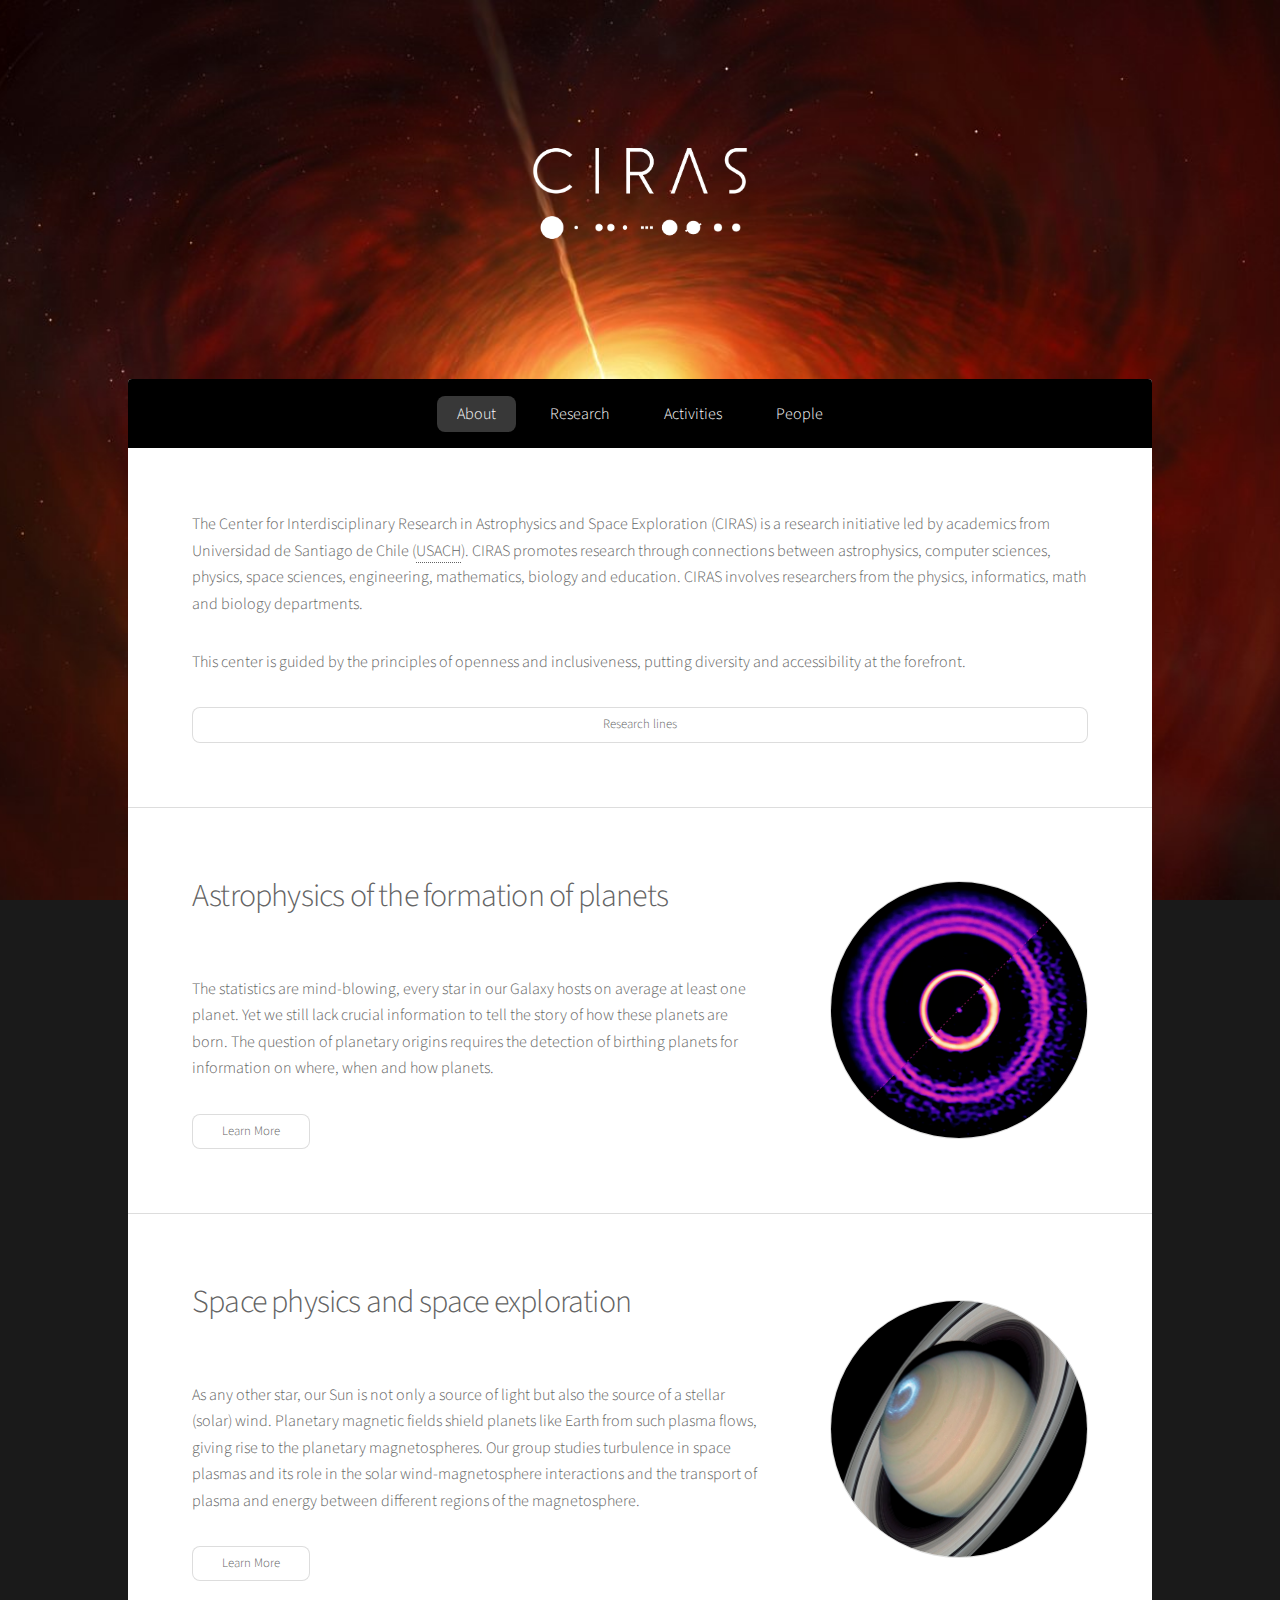
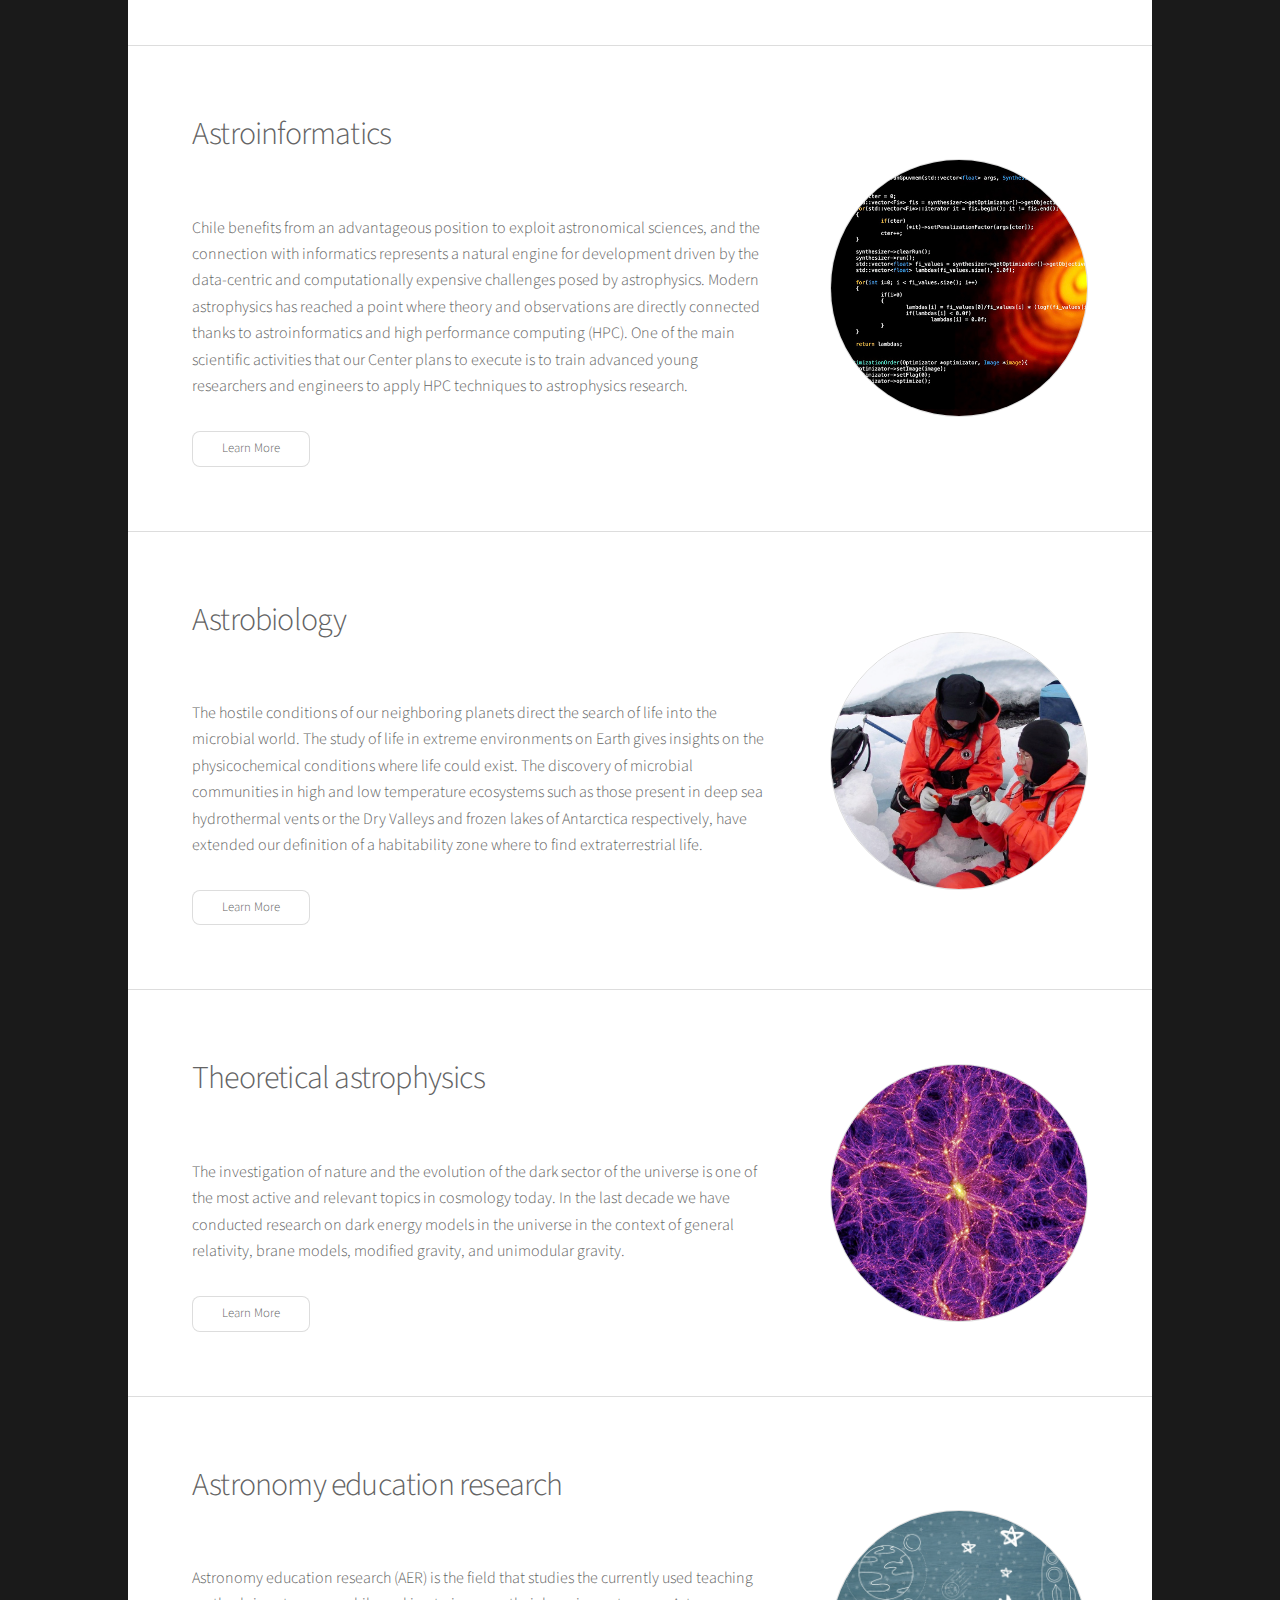
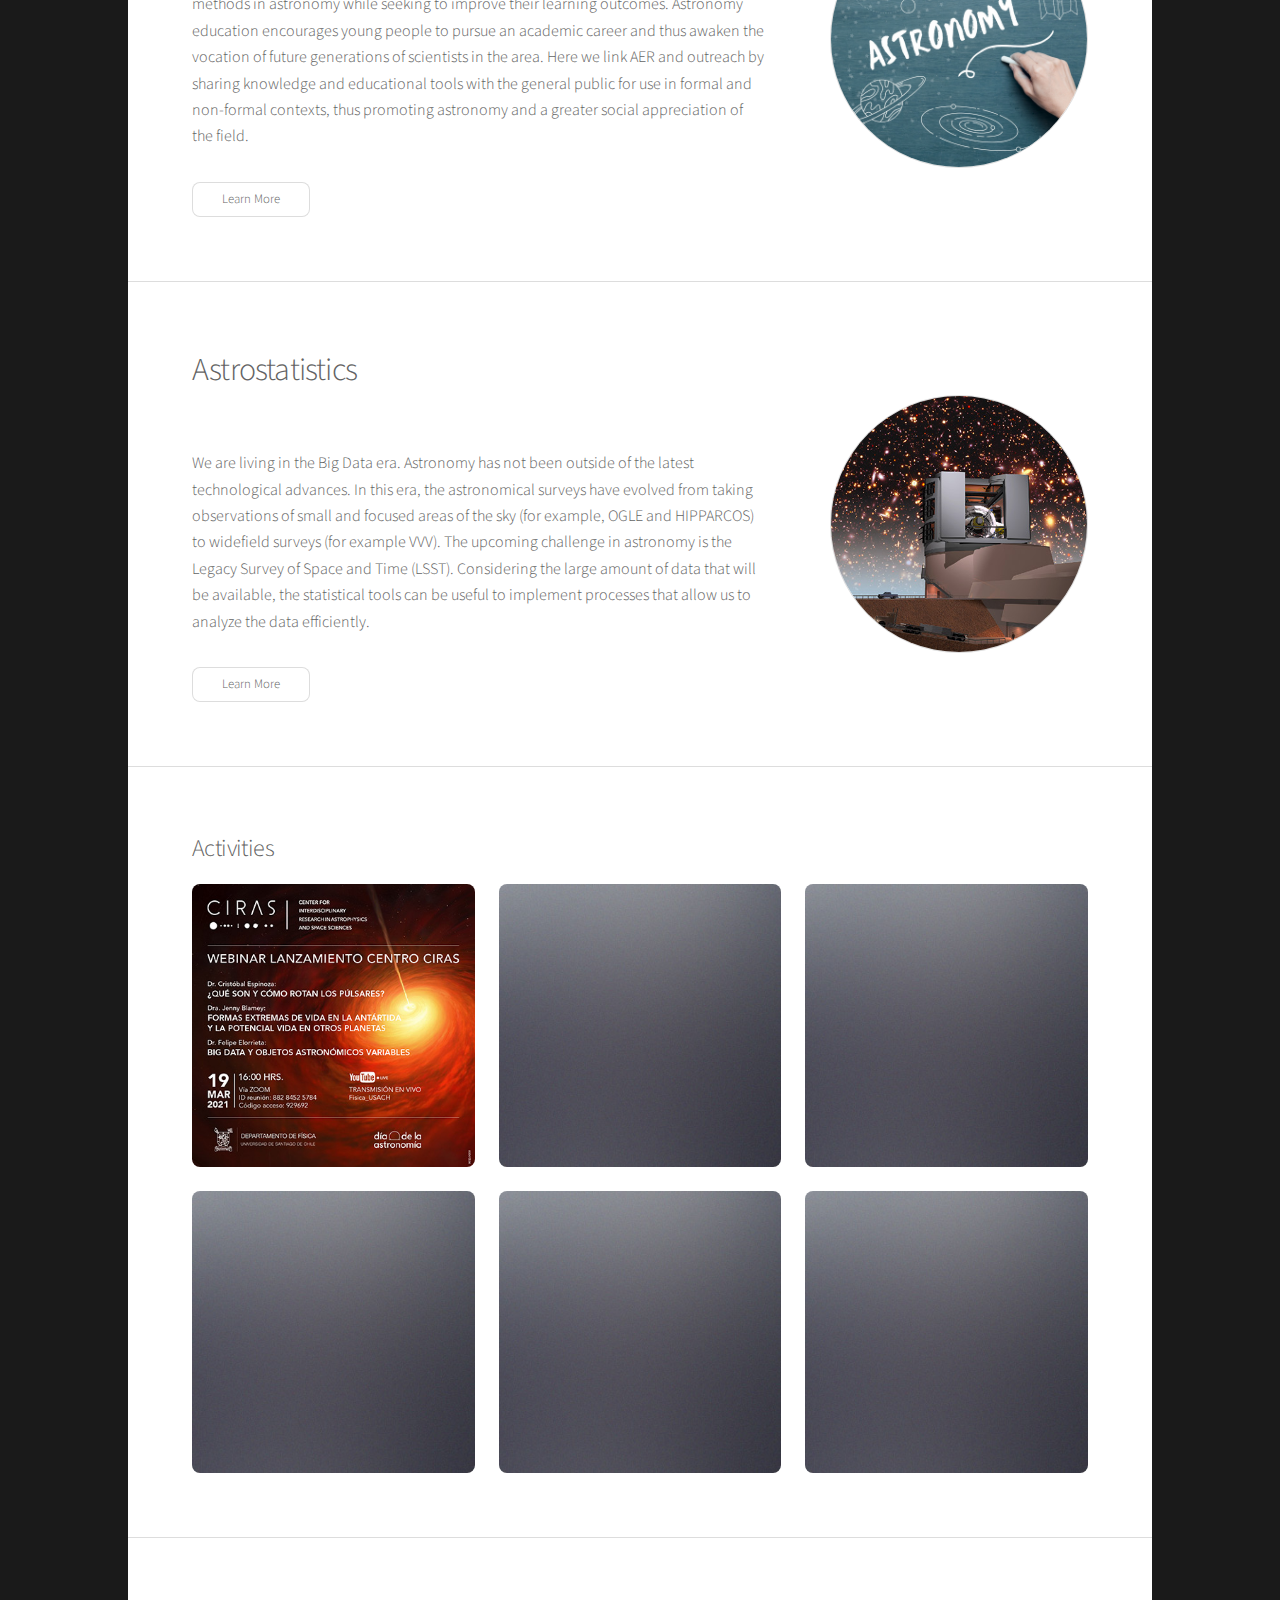
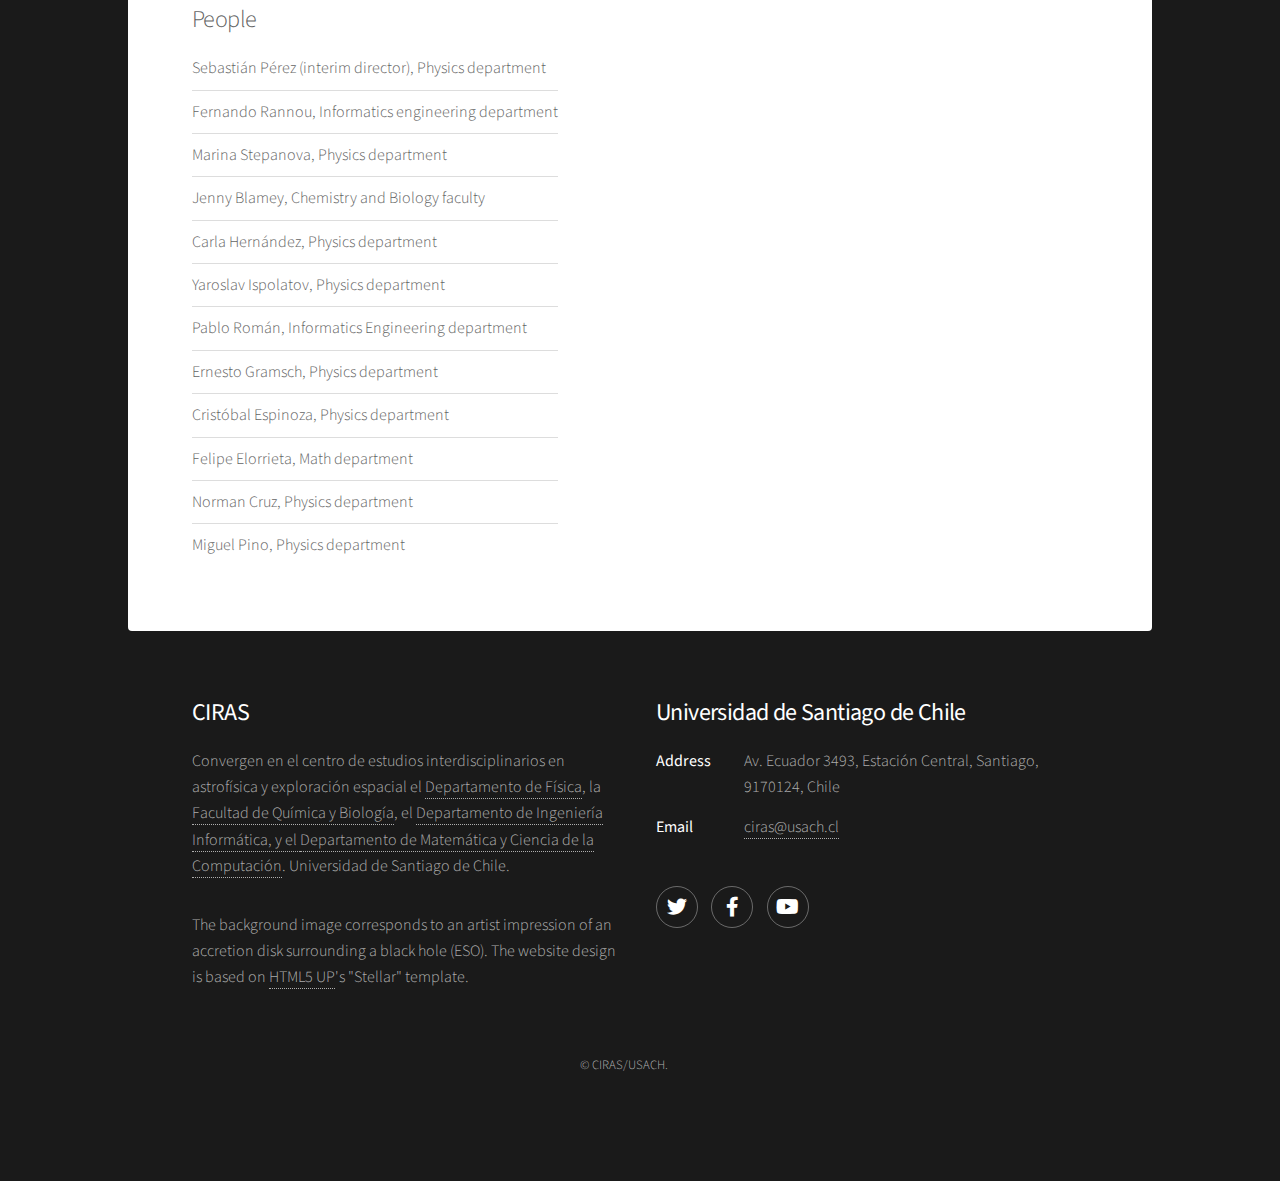
==== index.html @ 8ccd6bf4 "first version" ====
<!DOCTYPE HTML>
<html>
  <head>
    <title>CIRAS</title>
    <meta charset="utf-8" />
    <meta name="viewport" content="width=device-width, initial-scale=1, user-scalable=no" />
    <link rel="stylesheet" href="assets/css/main.css" />
    <noscript><link rel="stylesheet" href="assets/css/noscript.css" /></noscript>

    <meta name="description" content="Center for Interdisciplinary Research in Astrophysics and Space Science.">
    <meta name="keywords" content="Astrophysics, Astrobiology, Space, Space Exploration, Space Science, Astroinformatics, Astrostatistics, Cosmology.">
    <meta name="author" content="CIRAS/USACH">
    <meta name="robots" content="index,follow">
    <meta property="og:url" content="http://www.ciras.cl" /> 
    <meta property="og:title" content="CIRAS" />
    <meta property="og:site_name" content="CIRAS at USACH" /> 
    <meta property="og:image" content="http://www.ciras.cl/images/bg2.jpg" /> 
    <meta property="og:description" content="Center for Interdisciplinary Research in Astrophysics and Space Science." />
    <meta property="twitter:card" content="summary_large_image" />
    <meta property="twitter:site" content="@FisicaUSACH" />
    <meta property="twitter:creator" content="@FisicaUSACH" />
    <meta property="twitter:description" content="Center for Interdisciplinary Research in Astrophysics and Space Science." />
    <meta property="twitter:image" content="http://www.ciras.cl/images/bg2.jpg" />

  </head>
  <body class="is-preload">

    <!-- Wrapper -->
    <div id="wrapper">


      
      <!-- Header -->
      <header id="header" class="alt">
	<span class="logo"><img src="images/LOGO_CIRAS_02-05.png" alt="" /></span>
	<!-- <h1>Center for Interdisciplinary Research in Astrophysics and Space Exploration</h1> -->
	<!-- <h1>Universidad de Santiago de Chile</h1> -->
      </header>


      
      <!-- Nav -->
      <nav class="navigation" id="nav">
	<span class="image"><img src="images/LOGO_CIRAS_01-05.png" alt="" /></span>
	<ul>
	  <li><a href="#intro" class="active">About</a></li>
	  <li><a href="#research">Research</a></li>
	  <li><a href="#activities">Activities</a></li>
	  <!-- <li><a href="#third">Resources</a></li> -->
	  <li><a href="#people">People</a></li>
	</ul>
	<span class="image"><img src="images/logo_usach_black_small.png" alt="" /></span>
      </nav>



      <!-- Main -->
      <div id="main">


	<!-- Introduction -->
	<section id="intro" class="main">
	  <div class="spotlight">
	    <div class="content">
	      <!-- <header class="major">
		   <h2>CIRAS</h2>
		   </header> -->
	      <p>The Center for Interdisciplinary Research in Astrophysics and Space Exploration (CIRAS) is a research initiative led by academics from Universidad de Santiago de Chile (<a href="http://www.usach.cl">USACH</a>).  CIRAS promotes research through connections between astrophysics, computer sciences, physics, space sciences, engineering, mathematics, biology and education. CIRAS involves researchers from the physics, informatics, math and biology departments.</p>
	      <p>This center is guided by the principles of openness and inclusiveness, putting diversity and accessibility at the forefront. </p>
	      <ul class="actions fit">
		<li><a href="#research" class="button fit small">Research lines</a></li>
	      </ul>
	    </div>
	  </div>
	</section>


	

	<!-- Introduction -->
	<section id="research" class="main">
	  <div class="spotlight">
	    <div class="content">
	      <header class="major">
		<h2>Astrophysics of the formation of planets</h2>
	      </header>
	      <p>The statistics are mind-blowing, every star in our Galaxy hosts on average at least one planet. Yet we still lack crucial information to tell the story of how these planets are born. The question of planetary origins requires the detection of birthing planets for information on where, when and how planets. </p>
	      <ul class="actions">
		<li><a href="#" class="button small">Learn More</a></li>
	      </ul>
	    </div>
	    <span class="image"><img src="images/rl1_v3.jpg" alt="" /></span><!--  style="border-color: #ffb71a;" -->
	  </div>
	</section>

	<section id="research2" class="main">
	  <div class="spotlight">
	    <div class="content">
	      <header class="major">
		<h2>Space physics and space exploration</h2>
	      </header>
	      <p>As any other star, our Sun is not only a source of light but also the source of a stellar (solar) wind. Planetary magnetic fields shield planets like Earth from such plasma flows, giving rise to the planetary magnetospheres. Our group studies turbulence in space plasmas and its role in the solar wind-magnetosphere interactions and the transport of plasma and energy between different regions of the magnetosphere.</p>
	      <ul class="actions">
		<li><a href="#" class="button small">Learn More</a></li>
	      </ul>
	    </div>
	    <span class="image"><img src="images/rl2.jpg" alt="Credit: NASA, ESA, Hubble, OPAL Program, J. DePasquale (STScI), L. Lamy (Obs. Paris)." /></span><!--  style="border-color: #bf5c93;" -->
	  </div>
	</section>

	<section id="research3" class="main">
	  <div class="spotlight">
	    <div class="content">
	      <header class="major">
		<h2>Astroinformatics</h2>
	      </header>
	      <p>Chile benefits from an advantageous position to exploit astronomical sciences, and the connection with informatics represents a natural engine for development driven by the data-centric and computationally expensive challenges posed by astrophysics.  Modern astrophysics has reached a point where theory and observations are directly connected thanks to astroinformatics and high performance computing (HPC). One of the main scientific activities that our Center plans to execute is to train advanced young researchers and engineers to apply HPC techniques to astrophysics research. 
	      </p>
	      <ul class="actions">
		<li><a href="#" class="button small">Learn More</a></li>
	      </ul>
	    </div>
	    <span class="image"><img src="images/rl3.jpg" alt="" style="filter: grayscale(0%);"/></span><!--   style="border-color: #0077b6;" -->
	  </div>
	</section>

	
	<section id="research5" class="main">
	  <div class="spotlight">
	    <div class="content">
	      <header class="major">
		<h2>Astrobiology</h2>
	      </header>
	      <p>The hostile conditions of our neighboring planets direct the search of life into the microbial world. The study of life in extreme environments on Earth gives insights on the physicochemical conditions where life could exist. The discovery of microbial communities in high and low temperature ecosystems such as those present in deep sea hydrothermal vents or the Dry Valleys and frozen lakes of Antarctica respectively, have extended our definition of a habitability zone where to find extraterrestrial life. </p>
	      <ul class="actions">
		<li><a href="#" class="button small">Learn More</a></li>
	      </ul>
	    </div>
	    <span class="image"><img src="images/rl5.jpg" alt="" /></span><!--  style="border-color: #f05252;" -->
	  </div>
	</section>

	

	<section id="research4" class="main">
	  <div class="spotlight">
	    <div class="content">
	      <header class="major">
		<h2>Theoretical astrophysics</h2>
	      </header>
	      <p>The investigation of nature and the evolution of the dark sector of the universe is one of the most active and relevant topics in cosmology today. In the last decade we have conducted research on dark energy models in the universe in the context of general relativity, brane models, modified gravity, and unimodular gravity.</p>
	      <ul class="actions">
		<li><a href="#" class="button small">Learn More</a></li>
	      </ul>
	    </div>
	    <span class="image"><img src="images/rl4.jpg" alt="" /></span><!--  style="border-color: #000000;" -->
	  </div>
	</section>

	<section id="research5" class="main">
	  <div class="spotlight">
	    <div class="content">
	      <header class="major">
		<h2>Astronomy education research</h2>
	      </header>
	      <p>Astronomy education research (AER) is the field that studies the currently used teaching methods in astronomy while seeking to improve their learning outcomes. Astronomy education encourages young people to pursue an academic career and thus awaken the vocation of future generations of scientists in the area. Here we link AER and outreach by sharing knowledge and educational tools with the general public for use in formal and non-formal contexts, thus promoting astronomy and a greater social appreciation of the field. </p>
	      <ul class="actions">
		<li><a href="#" class="button small">Learn More</a></li>
	      </ul>
	    </div>
	    <span class="image"><img src="images/rl8b.jpg" alt="" /></span> <!--  style="border-color: #0c8b8c;" -->
	  </div>
	</section>

	
	<section id="research6" class="main">
	  <div class="spotlight">
	    <div class="content">
	      <header class="major">
		<h2>Astrostatistics</h2>
	      </header>
	      <p>We are living in the Big Data era. Astronomy has not been outside of the latest technological advances. In this era, the astronomical surveys have evolved from taking observations of small and focused areas of the sky (for example, OGLE and HIPPARCOS) to widefield surveys (for example VVV). The upcoming challenge in astronomy is the Legacy Survey of Space and Time (LSST). Considering the large amount of data that will be available, the statistical tools can be useful to implement processes that allow us to analyze the data efficiently.</p>
	      <ul class="actions">
		<li><a href="#" class="button small">Learn More</a></li>
	      </ul>
	    </div>
	    <span class="image"><img src="images/rl6.jpg" alt="" /></span>
	  </div>
	</section>



	<section id="activities" class="main">
	  <h2>Activities</h2>
	  <div class="box alt">
	    <div class="row gtr-uniform">
	      <!-- <div class="col-12"><span class="image fit"><img src="images/pic04.jpg" alt="" /></span></div> -->
	      <div class="col-4"><span class="image fit"><a href="images/afiche_lanzamiento_ciras_1080.jpg"><img src="images/pic01.jpg" alt="" /></a></span></div>
	      <div class="col-4"><span class="image fit"><img src="images/pic02.jpg" alt="" /></span></div>
	      <div class="col-4"><span class="image fit"><img src="images/pic02.jpg" alt="" /></span></div>
	      <div class="col-4"><span class="image fit"><img src="images/pic02.jpg" alt="" /></span></div>
	      <div class="col-4"><span class="image fit"><img src="images/pic02.jpg" alt="" /></span></div>
	      <div class="col-4"><span class="image fit"><img src="images/pic02.jpg" alt="" /></span></div>
	      <!-- <div class="col-4"><span class="image fit"><img src="images/pic02.jpg" alt="" /></span></div>
		   <div class="col-4"><span class="image fit"><img src="images/pic03.jpg" alt="" /></span></div>
		   <div class="col-4"><span class="image fit"><img src="images/pic01.jpg" alt="" /></span></div> -->
	    </div>
	  </div>
	</section>
	
	<section id="people" class="main">
	  <h2>People</h2>
	  <div class="row">
	    <div class="col-6-medium">
	      <ul class="alt">
		<li> Sebastián Pérez (interim director), Physics department
		  <!-- <a href="https://twitter.com/sebanube#" class="icon brands fa-twitter"><span class="label">Twitter</span></a> -->
		  <!-- <a href="#" class="icon brands fa-github"><span class="label">GitHub</span></a> -->
		  <!-- <a href="https://scholar.google.cl/citations?user=RaXFT1e0ut8C&hl=en" class="fa fa-graduation-cap"><span class="label"></span></a> -->
		</li>
		<li>Fernando Rannou, Informatics engineering department
		  <!-- <a href="#" class="fa fa-graduation-cap"><span class="label"></span></a>
		       <a href="#" class="icon brands fa-twitter"><span class="label">Twitter</span></a>
		       <a href="#" class="icon brands fa-github"><span class="label">GitHub</span></a> -->
		</li>
		<li>Marina Stepanova, Physics department
		  <!-- <a href="#" class="icon brands fa-twitter"><span class="label">Twitter</span></a>
		       <a href="#" class="icon brands fa-github"><span class="label">GitHub</span></a> -->
		</li>
		<li>Jenny Blamey, Chemistry and Biology faculty
		  <!-- <a href="#" class="icon brands fa-twitter"><span class="label">Twitter</span></a>
		       <a href="#" class="icon brands fa-github"><span class="label">GitHub</span></a> -->
		</li>
		<li>Carla Hernández, Physics department
		  <!-- <a href="#" class="icon brands fa-twitter"><span class="label">Twitter</span></a>
		       <a href="#" class="icon brands fa-github"><span class="label">GitHub</span></a> -->
		</li>
		<li>Yaroslav Ispolatov, Physics department
		  <!-- <a href="#" class="icon brands fa-twitter"><span class="label">Twitter</span></a>
		       <a href="#" class="icon brands fa-github"><span class="label">GitHub</span></a> -->
		</li>
		<li>Pablo Román, Informatics Engineering department
		  <!-- <a href="#" class="icon brands fa-twitter"><span class="label">Twitter</span></a>
		       <a href="#" class="icon brands fa-github"><span class="label">GitHub</span></a> -->
		</li>
		<li>Ernesto Gramsch, Physics department
		  <!-- <a href="#" class="icon brands fa-twitter"><span class="label">Twitter</span></a>
		       <a href="#" class="icon brands fa-github"><span class="label">GitHub</span></a> -->
		</li>
		<li>Cristóbal Espinoza, Physics department
		  <!-- <a href="#" class="icon brands fa-twitter"><span class="label">Twitter</span></a>
		       <a href="#" class="icon brands fa-github"><span class="label">GitHub</span></a> -->
		</li>
		<li>Felipe Elorrieta, Math department
		  <!-- <a href="#" class="icon brands fa-twitter"><span class="label">Twitter</span></a>
		       <a href="#" class="icon brands fa-github"><span class="label">GitHub</span></a> -->
		</li>
		<li>Norman Cruz, Physics department
		  <!-- <a href="#" class="icon brands fa-twitter"><span class="label">Twitter</span></a>
		       <a href="#" class="icon brands fa-github"><span class="label">GitHub</span></a> -->
		</li>
		<li>Miguel Pino, Physics department
		  <!-- <a href="#" class="icon brands fa-twitter"><span class="label">Twitter</span></a>
		       <a href="#" class="icon brands fa-github"><span class="label">GitHub</span></a> -->
		</li>
	      </ul>
	    </div>
	  </div>
	</section>
	  </div>

	  
	  <!-- Footer -->
	  <footer id="footer">
	    <section>
	      <h2><strong>CIRAS</strong></h2>
	      <p>Convergen en el centro de estudios interdisciplinarios en astrofísica y exploración espacial el <a href="http://fisica.usach.cl">Departamento de Física</a>, la <a href="http://quimicaybiologia.usach.cl">Facultad de Química y Biología</a>, el <a href="http://informatica.usach.cl">Departamento de Ingeniería Informática, y el <a href="http://www.mat.usach.cl">Departamento de Matemática y Ciencia de la Computación</a>. Universidad de Santiago de Chile. </br>
	      </p><p>The background image corresponds to an artist impression of an accretion disk surrounding a black hole (ESO).  The website design is based on <a href="https://html5up.net">HTML5 UP</a>'s "Stellar" template.</p>
	      <!-- <ul class="actions">
		   <li><a href="generic.html" class="button">Learn More</a></li>
		   </ul> -->
	    </section>
	    <section>
	      <h2><strong>Universidad de Santiago de Chile</strong></h2>
	      <dl class="alt">
		<dt>Address</dt>
		<dd>Av. Ecuador 3493, Estación Central, Santiago, 9170124, Chile</dd>
		<!-- <dt>Phone</dt>
		     <dd>(000) 000-0000 x 0000</dd> -->
		<dt>Email</dt>
		<dd><a href="#">ciras@usach.cl</a></dd>
	      </dl>
	      <ul class="icons">
		<li><a href="https://twitter.com/FisicaUsach" class="icon brands fa-twitter alt"><span class="label">Twitter</span></a></li>
		<li><a href="https://www.facebook.com/FisicaUSACH/" class="icon brands fa-facebook-f alt"><span class="label">Facebook</span></a></li>
		<!-- <li><a href="#" class="icon brands fa-instagram alt"><span class="label">Instagram</span></a></li> -->
		<li><a href="https://www.youtube.com/channel/UCRWrEmc1NDjPFXOf1bi1JUQ" class="icon brands fa-youtube alt"><span class="label">YouTube</span></a></li>
	      </ul>
	    </section>
	    <p class="copyright">&copy; CIRAS/USACH. </p>
	  </footer>

      </div>

      <!-- Scripts -->
      <script src="assets/js/jquery.min.js"></script>
      <script src="assets/js/jquery.scrollex.min.js"></script>
      <script src="assets/js/jquery.scrolly.min.js"></script>
      <script src="assets/js/browser.min.js"></script>
      <script src="assets/js/breakpoints.min.js"></script>
      <script src="assets/js/util.js"></script>
      <script src="assets/js/main.js"></script>

  </body>
</html>
---- assets/css/main.css ----
@import url(fontawesome-all.min.css);
@import 'https://fonts.googleapis.com/css?family=Source+Sans+Pro:300,400';

/*
   Stellar by HTML5 UP
   html5up.net | @ajlkn
   Free for personal and commercial use under the CCA 3.0 license (html5up.net/license)
 */

html, body, div, span, applet, object,
iframe, h1, h2, h3, h4, h5, h6, p, blockquote,
pre, a, abbr, acronym, address, big, cite,
code, del, dfn, em, img, ins, kbd, q, s, samp,
small, strike, strong, sub, sup, tt, var, b,
u, i, center, dl, dt, dd, ol, ul, li, fieldset,
form, label, legend, table, caption, tbody,
tfoot, thead, tr, th, td, article, aside,
canvas, details, embed, figure, figcaption,
footer, header, hgroup, menu, nav, output, ruby,
section, summary, time, mark, audio, video {
  margin: 0;
  padding: 0;
  border: 0;
  font-size: 100%;
  font: inherit;
  vertical-align: baseline;}

article, aside, details, figcaption, figure,
footer, header, hgroup, menu, nav, section {
  display: block;}

body {
  line-height: 1;
}

ol, ul {
  list-style: none;
}

blockquote, q {
  quotes: none;
}

blockquote:before, blockquote:after, q:before, q:after {
  content: '';
  content: none;
}

table {
  border-collapse: collapse;
  border-spacing: 0;
}

body {
  -webkit-text-size-adjust: none;
}

mark {
  background-color: transparent;
  color: inherit;
}

input::-moz-focus-inner {
  border: 0;
  padding: 0;
}

input, select, textarea {
  -moz-appearance: none;
  -webkit-appearance: none;
  -ms-appearance: none;
  appearance: none;
}

/* Basic */

@-ms-viewport {
  width: device-width;
}

body {
  -ms-overflow-style: scrollbar;
}

@media screen and (max-width: 480px) {

  html, body {
    min-width: 320px;
  }

}

html {
  box-sizing: border-box;
}

*, *:before, *:after {
  box-sizing: inherit;
}

body {
  background-color: #000000;
  /* background-image: url("images/overlay.png"), -moz-linear-gradient(45deg, #e37682 15%, #5f4d93 85%);
     background-image: url("images/overlay.png"), -webkit-linear-gradient(45deg, #e37682  15%, #5f4d93 85%);
     background-image: url("images/overlay.png"), -ms-linear-gradient(45deg, #e37682 15%, #5f4d93 85%);
     background-image: url("images/overlay.png"), linear-gradient(45deg, #1a1a1a 15%, #6a5e8e 85%);
   */
  /* background-color: #935d8c;
     background-image: url("images/overlay.png"), -moz-linear-gradient(45deg, #e37682 15%, #5f4d93 85%);
     background-image: url("images/overlay.png"), -webkit-linear-gradient(45deg, #e37682  15%, #5f4d93 85%);
     background-image: url("images/overlay.png"), -ms-linear-gradient(45deg, #e37682 15%, #5f4d93 85%);
     background-image: url("images/overlay.png"), linear-gradient(45deg, #e37682 15%, #5f4d93 85%); */
  /* background-image: linear-gradient(45deg, rgb(26 26 26 / 0.3) 15%, rgb(106 94 142 / 0.5) 85%), url("images/intro.svg"), url('../../images/bg2.jpg'); */
  background-image: url('../../images/bg2.jpg');
  /* background-image: url('../../images/bg2.jpg'); */
  background-attachment: fixed;
  background-position: top right, top center;
  background-repeat: no-repeat, no-repeat;
  background-size: cover, cover;
}

body.is-preload *, body.is-preload *:before, body.is-preload *:after {
  -moz-animation: none !important;
  -webkit-animation: none !important;
  -ms-animation: none !important;
  animation: none !important;
  -moz-transition: none !important;
  -webkit-transition: none !important;
  -ms-transition: none !important;
  transition: none !important;
}

/* Type */

body {
  background-color: #1a1a1a;
  /* background-color: #935d8c; */
  color: rgba(255, 255, 255, 0.65);
}

body, input, select, textarea {
  font-family: "Source Sans Pro", Helvetica, sans-serif;
  font-size: 17pt;
  font-weight: 300;
  line-height: 1.65;
}

@media screen and (max-width: 1680px) {

  body, input, select, textarea {
    font-size: 14pt;
  }

}

@media screen and (max-width: 1280px) {

  body, input, select, textarea {
    font-size: 12pt;
    background-position: top center, top center;
    background-size: cover, cover;
  }

}

@media screen and (max-width: 360px) {

  body, input, select, textarea {
    font-size: 11pt;
  }

}

a {
  -moz-transition: color 0.2s ease, border-bottom 0.2s ease;
  -webkit-transition: color 0.2s ease, border-bottom 0.2s ease;
  -ms-transition: color 0.2s ease, border-bottom 0.2s ease;
  transition: color 0.2s ease, border-bottom 0.2s ease;
  text-decoration: none;
  border-bottom: dotted 1px;
  color: inherit;
}

a:hover {
  border-bottom-color: transparent;
}

strong, b {
  font-weight: 400;
}

em, i {
  font-style: italic;
}

p {
  margin: 0 0 2em 0;
}

p.content {
  -moz-columns: 20em 2;
  -webkit-columns: 20em 2;
  -ms-columns: 20em 2;
  columns: 20em 2;
  -moz-column-gap: 2em;
  -webkit-column-gap: 2em;
  -ms-column-gap: 2em;
  column-gap: 2em;
  text-align: justify;
}

h1, h2, h3, h4, h5, h6 {
  font-weight: 300;
  line-height: 1.5;
  margin: 0 0 0.7em 0;
  letter-spacing: -0.025em;
}

h1 a, h2 a, h3 a, h4 a, h5 a, h6 a {
  color: inherit;
  text-decoration: none;
}

h1 {
  font-size: 2.5em;
  line-height: 1.2;
}

h2 {
  font-size: 1.5em;
}

h3 {
  font-size: 1.25em;
}

h4 {
  font-size: 1.1em;
}

h5 {
  font-size: 0.9em;
}

h6 {
  font-size: 0.7em;
}

@media screen and (max-width: 736px) {

  h1 {
    font-size: 2em;
  }

}

sub {
  font-size: 0.8em;
  position: relative;
  top: 0.5em;
}

sup {
  font-size: 0.8em;
  position: relative;
  top: -0.5em;
}

blockquote {
  border-left: solid 4px;
  font-style: italic;
  margin: 0 0 2em 0;
  padding: 0.5em 0 0.5em 2em;
}

code {
  border-radius: 8px;
  border: solid 1px;
  font-family: "Courier New", monospace;
  font-size: 0.9em;
  margin: 0 0.25em;
  padding: 0.25em 0.65em;
}

pre {
  -webkit-overflow-scrolling: touch;
  font-family: "Courier New", monospace;
  font-size: 0.9em;
  margin: 0 0 2em 0;
}

pre code {
  display: block;
  line-height: 1.75;
  padding: 1em 1.5em;
  overflow-x: auto;
}

hr {
  border: 0;
  border-bottom: solid 1px;
  margin: 2em 0;
}

hr.major {
  margin: 3em 0;
}

.align-left {
  text-align: left;
}

.align-center {
  text-align: center;
}

.align-right {
  text-align: right;
}

input, select, textarea {
  color: #ffffff;
}

a:hover {
  color: #ffffff;
}

strong, b {
  color: #ffffff;
}

h1, h2, h3, h4, h5, h6 {
  color: #ffffff;
}

blockquote {
  border-left-color: rgba(255, 255, 255, 0.35);
}

code {
  background: rgba(255, 255, 255, 0.075);
  border-color: rgba(255, 255, 255, 0.35);
}

hr {
  border-bottom-color: rgba(255, 255, 255, 0.35);
}

/* Row */

.row {
  display: flex;
  flex-wrap: wrap;
  box-sizing: border-box;
  align-items: stretch;
}

.row > * {
  box-sizing: border-box;
}

.row.gtr-uniform > * > :last-child {
  margin-bottom: 0;
}

.row.aln-left {
  justify-content: flex-start;
}

.row.aln-center {
  justify-content: center;
}

.row.aln-right {
  justify-content: flex-end;
}

.row.aln-top {
  align-items: flex-start;
}

.row.aln-middle {
  align-items: center;
}

.row.aln-bottom {
  align-items: flex-end;
}

.row > .imp {
  order: -1;
}

.row > .col-1 {
  width: 8.33333%;
}

.row > .off-1 {
  margin-left: 8.33333%;
}

.row > .col-2 {
  width: 16.66667%;
}

.row > .off-2 {
  margin-left: 16.66667%;
}

.row > .col-3 {
  width: 25%;
}

.row > .off-3 {
  margin-left: 25%;
}

.row > .col-4 {
  width: 33.33333%;
}

.row > .off-4 {
  margin-left: 33.33333%;
}

.row > .col-5 {
  width: 41.66667%;
}

.row > .off-5 {
  margin-left: 41.66667%;
}

.row > .col-6 {
  width: 50%;
}

.row > .off-6 {
  margin-left: 50%;
}

.row > .col-7 {
  width: 58.33333%;
}

.row > .off-7 {
  margin-left: 58.33333%;
}

.row > .col-8 {
  width: 66.66667%;
}

.row > .off-8 {
  margin-left: 66.66667%;
}

.row > .col-9 {
  width: 75%;
}

.row > .off-9 {
  margin-left: 75%;
}

.row > .col-10 {
  width: 83.33333%;
}

.row > .off-10 {
  margin-left: 83.33333%;
}

.row > .col-11 {
  width: 91.66667%;
}

.row > .off-11 {
  margin-left: 91.66667%;
}

.row > .col-12 {
  width: 100%;
}

.row > .off-12 {
  margin-left: 100%;
}

.row.gtr-0 {
  margin-top: 0;
  margin-left: 0em;
}

.row.gtr-0 > * {
  padding: 0 0 0 0em;
}

.row.gtr-0.gtr-uniform {
  margin-top: 0em;
}

.row.gtr-0.gtr-uniform > * {
  padding-top: 0em;
}

.row.gtr-25 {
  margin-top: 0;
  margin-left: -0.375em;
}

.row.gtr-25 > * {
  padding: 0 0 0 0.375em;
}

.row.gtr-25.gtr-uniform {
  margin-top: -0.375em;
}

.row.gtr-25.gtr-uniform > * {
  padding-top: 0.375em;
}

.row.gtr-50 {
  margin-top: 0;
  margin-left: -0.75em;
}

.row.gtr-50 > * {
  padding: 0 0 0 0.75em;
}

.row.gtr-50.gtr-uniform {
  margin-top: -0.75em;
}

.row.gtr-50.gtr-uniform > * {
  padding-top: 0.75em;
}

.row {
  margin-top: 0;
  margin-left: -1.5em;
}

.row > * {
  padding: 0 0 0 1.5em;
}

.row.gtr-uniform {
  margin-top: -1.5em;
}

.row.gtr-uniform > * {
  padding-top: 1.5em;
}

.row.gtr-150 {
  margin-top: 0;
  margin-left: -2.25em;
}

.row.gtr-150 > * {
  padding: 0 0 0 2.25em;
}

.row.gtr-150.gtr-uniform {
  margin-top: -2.25em;
}

.row.gtr-150.gtr-uniform > * {
  padding-top: 2.25em;
}

.row.gtr-200 {
  margin-top: 0;
  margin-left: -3em;
}

.row.gtr-200 > * {
  padding: 0 0 0 3em;
}

.row.gtr-200.gtr-uniform {
  margin-top: -3em;
}

.row.gtr-200.gtr-uniform > * {
  padding-top: 3em;
}

@media screen and (max-width: 1680px) {

  .row {
    display: flex;
    flex-wrap: wrap;
    box-sizing: border-box;
    align-items: stretch;
  }

  .row > * {
    box-sizing: border-box;
  }

  .row.gtr-uniform > * > :last-child {
    margin-bottom: 0;
  }

  .row.aln-left {
    justify-content: flex-start;
  }

  .row.aln-center {
    justify-content: center;
  }

  .row.aln-right {
    justify-content: flex-end;
  }

  .row.aln-top {
    align-items: flex-start;
  }

  .row.aln-middle {
    align-items: center;
  }

  .row.aln-bottom {
    align-items: flex-end;
  }

  .row > .imp-xlarge {
    order: -1;
  }

  .row > .col-1-xlarge {
    width: 8.33333%;
  }

  .row > .off-1-xlarge {
    margin-left: 8.33333%;
  }

  .row > .col-2-xlarge {
    width: 16.66667%;
  }

  .row > .off-2-xlarge {
    margin-left: 16.66667%;
  }

  .row > .col-3-xlarge {
    width: 25%;
  }

  .row > .off-3-xlarge {
    margin-left: 25%;
  }

  .row > .col-4-xlarge {
    width: 33.33333%;
  }

  .row > .off-4-xlarge {
    margin-left: 33.33333%;
  }

  .row > .col-5-xlarge {
    width: 41.66667%;
  }

  .row > .off-5-xlarge {
    margin-left: 41.66667%;
  }

  .row > .col-6-xlarge {
    width: 50%;
  }

  .row > .off-6-xlarge {
    margin-left: 50%;
  }

  .row > .col-7-xlarge {
    width: 58.33333%;
  }

  .row > .off-7-xlarge {
    margin-left: 58.33333%;
  }

  .row > .col-8-xlarge {
    width: 66.66667%;
  }

  .row > .off-8-xlarge {
    margin-left: 66.66667%;
  }

  .row > .col-9-xlarge {
    width: 75%;
  }

  .row > .off-9-xlarge {
    margin-left: 75%;
  }

  .row > .col-10-xlarge {
    width: 83.33333%;
  }

  .row > .off-10-xlarge {
    margin-left: 83.33333%;
  }

  .row > .col-11-xlarge {
    width: 91.66667%;
  }

  .row > .off-11-xlarge {
    margin-left: 91.66667%;
  }

  .row > .col-12-xlarge {
    width: 100%;
  }

  .row > .off-12-xlarge {
    margin-left: 100%;
  }

  .row.gtr-0 {
    margin-top: 0;
    margin-left: 0em;
  }

  .row.gtr-0 > * {
    padding: 0 0 0 0em;
  }

  .row.gtr-0.gtr-uniform {
    margin-top: 0em;
  }

  .row.gtr-0.gtr-uniform > * {
    padding-top: 0em;
  }

  .row.gtr-25 {
    margin-top: 0;
    margin-left: -0.375em;
  }

  .row.gtr-25 > * {
    padding: 0 0 0 0.375em;
  }

  .row.gtr-25.gtr-uniform {
    margin-top: -0.375em;
  }

  .row.gtr-25.gtr-uniform > * {
    padding-top: 0.375em;
  }

  .row.gtr-50 {
    margin-top: 0;
    margin-left: -0.75em;
  }

  .row.gtr-50 > * {
    padding: 0 0 0 0.75em;
  }

  .row.gtr-50.gtr-uniform {
    margin-top: -0.75em;
  }

  .row.gtr-50.gtr-uniform > * {
    padding-top: 0.75em;
  }

  .row {
    margin-top: 0;
    margin-left: -1.5em;
  }

  .row > * {
    padding: 0 0 0 1.5em;
  }

  .row.gtr-uniform {
    margin-top: -1.5em;
  }

  .row.gtr-uniform > * {
    padding-top: 1.5em;
  }

  .row.gtr-150 {
    margin-top: 0;
    margin-left: -2.25em;
  }

  .row.gtr-150 > * {
    padding: 0 0 0 2.25em;
  }

  .row.gtr-150.gtr-uniform {
    margin-top: -2.25em;
  }

  .row.gtr-150.gtr-uniform > * {
    padding-top: 2.25em;
  }

  .row.gtr-200 {
    margin-top: 0;
    margin-left: -3em;
  }

  .row.gtr-200 > * {
    padding: 0 0 0 3em;
  }

  .row.gtr-200.gtr-uniform {
    margin-top: -3em;
  }

  .row.gtr-200.gtr-uniform > * {
    padding-top: 3em;
  }

}

@media screen and (max-width: 1280px) {

  .row {
    display: flex;
    flex-wrap: wrap;
    box-sizing: border-box;
    align-items: stretch;
  }

  .row > * {
    box-sizing: border-box;
  }

  .row.gtr-uniform > * > :last-child {
    margin-bottom: 0;
  }

  .row.aln-left {
    justify-content: flex-start;
  }

  .row.aln-center {
    justify-content: center;
  }

  .row.aln-right {
    justify-content: flex-end;
  }

  .row.aln-top {
    align-items: flex-start;
  }

  .row.aln-middle {
    align-items: center;
  }

  .row.aln-bottom {
    align-items: flex-end;
  }

  .row > .imp-large {
    order: -1;
  }

  .row > .col-1-large {
    width: 8.33333%;
  }

  .row > .off-1-large {
    margin-left: 8.33333%;
  }

  .row > .col-2-large {
    width: 16.66667%;
  }

  .row > .off-2-large {
    margin-left: 16.66667%;
  }

  .row > .col-3-large {
    width: 25%;
  }

  .row > .off-3-large {
    margin-left: 25%;
  }

  .row > .col-4-large {
    width: 33.33333%;
  }

  .row > .off-4-large {
    margin-left: 33.33333%;
  }

  .row > .col-5-large {
    width: 41.66667%;
  }

  .row > .off-5-large {
    margin-left: 41.66667%;
  }

  .row > .col-6-large {
    width: 50%;
  }

  .row > .off-6-large {
    margin-left: 50%;
  }

  .row > .col-7-large {
    width: 58.33333%;
  }

  .row > .off-7-large {
    margin-left: 58.33333%;
  }

  .row > .col-8-large {
    width: 66.66667%;
  }

  .row > .off-8-large {
    margin-left: 66.66667%;
  }

  .row > .col-9-large {
    width: 75%;
  }

  .row > .off-9-large {
    margin-left: 75%;
  }

  .row > .col-10-large {
    width: 83.33333%;
  }

  .row > .off-10-large {
    margin-left: 83.33333%;
  }

  .row > .col-11-large {
    width: 91.66667%;
  }

  .row > .off-11-large {
    margin-left: 91.66667%;
  }

  .row > .col-12-large {
    width: 100%;
  }

  .row > .off-12-large {
    margin-left: 100%;
  }

  .row.gtr-0 {
    margin-top: 0;
    margin-left: 0em;
  }

  .row.gtr-0 > * {
    padding: 0 0 0 0em;
  }

  .row.gtr-0.gtr-uniform {
    margin-top: 0em;
  }

  .row.gtr-0.gtr-uniform > * {
    padding-top: 0em;
  }

  .row.gtr-25 {
    margin-top: 0;
    margin-left: -0.375em;
  }

  .row.gtr-25 > * {
    padding: 0 0 0 0.375em;
  }

  .row.gtr-25.gtr-uniform {
    margin-top: -0.375em;
  }

  .row.gtr-25.gtr-uniform > * {
    padding-top: 0.375em;
  }

  .row.gtr-50 {
    margin-top: 0;
    margin-left: -0.75em;
  }

  .row.gtr-50 > * {
    padding: 0 0 0 0.75em;
  }

  .row.gtr-50.gtr-uniform {
    margin-top: -0.75em;
  }

  .row.gtr-50.gtr-uniform > * {
    padding-top: 0.75em;
  }

  .row {
    margin-top: 0;
    margin-left: -1.5em;
  }

  .row > * {
    padding: 0 0 0 1.5em;
  }

  .row.gtr-uniform {
    margin-top: -1.5em;
  }

  .row.gtr-uniform > * {
    padding-top: 1.5em;
  }

  .row.gtr-150 {
    margin-top: 0;
    margin-left: -2.25em;
  }

  .row.gtr-150 > * {
    padding: 0 0 0 2.25em;
  }

  .row.gtr-150.gtr-uniform {
    margin-top: -2.25em;
  }

  .row.gtr-150.gtr-uniform > * {
    padding-top: 2.25em;
  }

  .row.gtr-200 {
    margin-top: 0;
    margin-left: -3em;
  }

  .row.gtr-200 > * {
    padding: 0 0 0 3em;
  }

  .row.gtr-200.gtr-uniform {
    margin-top: -3em;
  }

  .row.gtr-200.gtr-uniform > * {
    padding-top: 3em;
  }

}

@media screen and (max-width: 980px) {

  .row {
    display: flex;
    flex-wrap: wrap;
    box-sizing: border-box;
    align-items: stretch;
  }

  .row > * {
    box-sizing: border-box;
  }

  .row.gtr-uniform > * > :last-child {
    margin-bottom: 0;
  }

  .row.aln-left {
    justify-content: flex-start;
  }

  .row.aln-center {
    justify-content: center;
  }

  .row.aln-right {
    justify-content: flex-end;
  }

  .row.aln-top {
    align-items: flex-start;
  }

  .row.aln-middle {
    align-items: center;
  }

  .row.aln-bottom {
    align-items: flex-end;
  }

  .row > .imp-medium {
    order: -1;
  }

  .row > .col-1-medium {
    width: 8.33333%;
  }

  .row > .off-1-medium {
    margin-left: 8.33333%;
  }

  .row > .col-2-medium {
    width: 16.66667%;
  }

  .row > .off-2-medium {
    margin-left: 16.66667%;
  }

  .row > .col-3-medium {
    width: 25%;
  }

  .row > .off-3-medium {
    margin-left: 25%;
  }

  .row > .col-4-medium {
    width: 33.33333%;
  }

  .row > .off-4-medium {
    margin-left: 33.33333%;
  }

  .row > .col-5-medium {
    width: 41.66667%;
  }

  .row > .off-5-medium {
    margin-left: 41.66667%;
  }

  .row > .col-6-medium {
    width: 50%;
  }

  .row > .off-6-medium {
    margin-left: 50%;
  }

  .row > .col-7-medium {
    width: 58.33333%;
  }

  .row > .off-7-medium {
    margin-left: 58.33333%;
  }

  .row > .col-8-medium {
    width: 66.66667%;
  }

  .row > .off-8-medium {
    margin-left: 66.66667%;
  }

  .row > .col-9-medium {
    width: 75%;
  }

  .row > .off-9-medium {
    margin-left: 75%;
  }

  .row > .col-10-medium {
    width: 83.33333%;
  }

  .row > .off-10-medium {
    margin-left: 83.33333%;
  }

  .row > .col-11-medium {
    width: 91.66667%;
  }

  .row > .off-11-medium {
    margin-left: 91.66667%;
  }

  .row > .col-12-medium {
    width: 100%;
  }

  .row > .off-12-medium {
    margin-left: 100%;
  }

  .row.gtr-0 {
    margin-top: 0;
    margin-left: 0em;
  }

  .row.gtr-0 > * {
    padding: 0 0 0 0em;
  }

  .row.gtr-0.gtr-uniform {
    margin-top: 0em;
  }

  .row.gtr-0.gtr-uniform > * {
    padding-top: 0em;
  }

  .row.gtr-25 {
    margin-top: 0;
    margin-left: -0.375em;
  }

  .row.gtr-25 > * {
    padding: 0 0 0 0.375em;
  }

  .row.gtr-25.gtr-uniform {
    margin-top: -0.375em;
  }

  .row.gtr-25.gtr-uniform > * {
    padding-top: 0.375em;
  }

  .row.gtr-50 {
    margin-top: 0;
    margin-left: -0.75em;
  }

  .row.gtr-50 > * {
    padding: 0 0 0 0.75em;
  }

  .row.gtr-50.gtr-uniform {
    margin-top: -0.75em;
  }

  .row.gtr-50.gtr-uniform > * {
    padding-top: 0.75em;
  }

  .row {
    margin-top: 0;
    margin-left: -1.5em;
  }

  .row > * {
    padding: 0 0 0 1.5em;
  }

  .row.gtr-uniform {
    margin-top: -1.5em;
  }

  .row.gtr-uniform > * {
    padding-top: 1.5em;
  }

  .row.gtr-150 {
    margin-top: 0;
    margin-left: -2.25em;
  }

  .row.gtr-150 > * {
    padding: 0 0 0 2.25em;
  }

  .row.gtr-150.gtr-uniform {
    margin-top: -2.25em;
  }

  .row.gtr-150.gtr-uniform > * {
    padding-top: 2.25em;
  }

  .row.gtr-200 {
    margin-top: 0;
    margin-left: -3em;
  }

  .row.gtr-200 > * {
    padding: 0 0 0 3em;
  }

  .row.gtr-200.gtr-uniform {
    margin-top: -3em;
  }

  .row.gtr-200.gtr-uniform > * {
    padding-top: 3em;
  }

}

@media screen and (max-width: 736px) {

  .row {
    display: flex;
    flex-wrap: wrap;
    box-sizing: border-box;
    align-items: stretch;
  }

  .row > * {
    box-sizing: border-box;
  }

  .row.gtr-uniform > * > :last-child {
    margin-bottom: 0;
  }

  .row.aln-left {
    justify-content: flex-start;
  }

  .row.aln-center {
    justify-content: center;
  }

  .row.aln-right {
    justify-content: flex-end;
  }

  .row.aln-top {
    align-items: flex-start;
  }

  .row.aln-middle {
    align-items: center;
  }

  .row.aln-bottom {
    align-items: flex-end;
  }

  .row > .imp-small {
    order: -1;
  }

  .row > .col-1-small {
    width: 8.33333%;
  }

  .row > .off-1-small {
    margin-left: 8.33333%;
  }

  .row > .col-2-small {
    width: 16.66667%;
  }

  .row > .off-2-small {
    margin-left: 16.66667%;
  }

  .row > .col-3-small {
    width: 25%;
  }

  .row > .off-3-small {
    margin-left: 25%;
  }

  .row > .col-4-small {
    width: 33.33333%;
  }

  .row > .off-4-small {
    margin-left: 33.33333%;
  }

  .row > .col-5-small {
    width: 41.66667%;
  }

  .row > .off-5-small {
    margin-left: 41.66667%;
  }

  .row > .col-6-small {
    width: 50%;
  }

  .row > .off-6-small {
    margin-left: 50%;
  }

  .row > .col-7-small {
    width: 58.33333%;
  }

  .row > .off-7-small {
    margin-left: 58.33333%;
  }

  .row > .col-8-small {
    width: 66.66667%;
  }

  .row > .off-8-small {
    margin-left: 66.66667%;
  }

  .row > .col-9-small {
    width: 75%;
  }

  .row > .off-9-small {
    margin-left: 75%;
  }

  .row > .col-10-small {
    width: 83.33333%;
  }

  .row > .off-10-small {
    margin-left: 83.33333%;
  }

  .row > .col-11-small {
    width: 91.66667%;
  }

  .row > .off-11-small {
    margin-left: 91.66667%;
  }

  .row > .col-12-small {
    width: 100%;
  }

  .row > .off-12-small {
    margin-left: 100%;
  }

  .row.gtr-0 {
    margin-top: 0;
    margin-left: 0em;
  }

  .row.gtr-0 > * {
    padding: 0 0 0 0em;
  }

  .row.gtr-0.gtr-uniform {
    margin-top: 0em;
  }

  .row.gtr-0.gtr-uniform > * {
    padding-top: 0em;
  }

  .row.gtr-25 {
    margin-top: 0;
    margin-left: -0.25em;
  }

  .row.gtr-25 > * {
    padding: 0 0 0 0.25em;
  }

  .row.gtr-25.gtr-uniform {
    margin-top: -0.25em;
  }

  .row.gtr-25.gtr-uniform > * {
    padding-top: 0.25em;
  }

  .row.gtr-50 {
    margin-top: 0;
    margin-left: -0.5em;
  }

  .row.gtr-50 > * {
    padding: 0 0 0 0.5em;
  }

  .row.gtr-50.gtr-uniform {
    margin-top: -0.5em;
  }

  .row.gtr-50.gtr-uniform > * {
    padding-top: 0.5em;
  }

  .row {
    margin-top: 0;
    margin-left: -1em;
  }

  .row > * {
    padding: 0 0 0 1em;
  }

  .row.gtr-uniform {
    margin-top: -1em;
  }

  .row.gtr-uniform > * {
    padding-top: 1em;
  }

  .row.gtr-150 {
    margin-top: 0;
    margin-left: -1.5em;
  }

  .row.gtr-150 > * {
    padding: 0 0 0 1.5em;
  }

  .row.gtr-150.gtr-uniform {
    margin-top: -1.5em;
  }

  .row.gtr-150.gtr-uniform > * {
    padding-top: 1.5em;
  }

  .row.gtr-200 {
    margin-top: 0;
    margin-left: -2em;
  }

  .row.gtr-200 > * {
    padding: 0 0 0 2em;
  }

  .row.gtr-200.gtr-uniform {
    margin-top: -2em;
  }

  .row.gtr-200.gtr-uniform > * {
    padding-top: 2em;
  }

}

@media screen and (max-width: 480px) {

  .row {
    display: flex;
    flex-wrap: wrap;
    box-sizing: border-box;
    align-items: stretch;
  }

  .row > * {
    box-sizing: border-box;
  }

  .row.gtr-uniform > * > :last-child {
    margin-bottom: 0;
  }

  .row.aln-left {
    justify-content: flex-start;
  }

  .row.aln-center {
    justify-content: center;
  }

  .row.aln-right {
    justify-content: flex-end;
  }

  .row.aln-top {
    align-items: flex-start;
  }

  .row.aln-middle {
    align-items: center;
  }

  .row.aln-bottom {
    align-items: flex-end;
  }

  .row > .imp-xsmall {
    order: -1;
  }

  .row > .col-1-xsmall {
    width: 8.33333%;
  }

  .row > .off-1-xsmall {
    margin-left: 8.33333%;
  }

  .row > .col-2-xsmall {
    width: 16.66667%;
  }

  .row > .off-2-xsmall {
    margin-left: 16.66667%;
  }

  .row > .col-3-xsmall {
    width: 25%;
  }

  .row > .off-3-xsmall {
    margin-left: 25%;
  }

  .row > .col-4-xsmall {
    width: 33.33333%;
  }

  .row > .off-4-xsmall {
    margin-left: 33.33333%;
  }

  .row > .col-5-xsmall {
    width: 41.66667%;
  }

  .row > .off-5-xsmall {
    margin-left: 41.66667%;
  }

  .row > .col-6-xsmall {
    width: 50%;
  }

  .row > .off-6-xsmall {
    margin-left: 50%;
  }

  .row > .col-7-xsmall {
    width: 58.33333%;
  }

  .row > .off-7-xsmall {
    margin-left: 58.33333%;
  }

  .row > .col-8-xsmall {
    width: 66.66667%;
  }

  .row > .off-8-xsmall {
    margin-left: 66.66667%;
  }

  .row > .col-9-xsmall {
    width: 75%;
  }

  .row > .off-9-xsmall {
    margin-left: 75%;
  }

  .row > .col-10-xsmall {
    width: 83.33333%;
  }

  .row > .off-10-xsmall {
    margin-left: 83.33333%;
  }

  .row > .col-11-xsmall {
    width: 91.66667%;
  }

  .row > .off-11-xsmall {
    margin-left: 91.66667%;
  }

  .row > .col-12-xsmall {
    width: 100%;
  }

  .row > .off-12-xsmall {
    margin-left: 100%;
  }

  .row.gtr-0 {
    margin-top: 0;
    margin-left: 0em;
  }

  .row.gtr-0 > * {
    padding: 0 0 0 0em;
  }

  .row.gtr-0.gtr-uniform {
    margin-top: 0em;
  }

  .row.gtr-0.gtr-uniform > * {
    padding-top: 0em;
  }

  .row.gtr-25 {
    margin-top: 0;
    margin-left: -0.3125em;
  }

  .row.gtr-25 > * {
    padding: 0 0 0 0.3125em;
  }

  .row.gtr-25.gtr-uniform {
    margin-top: -0.3125em;
  }

  .row.gtr-25.gtr-uniform > * {
    padding-top: 0.3125em;
  }

  .row.gtr-50 {
    margin-top: 0;
    margin-left: -0.625em;
  }

  .row.gtr-50 > * {
    padding: 0 0 0 0.625em;
  }

  .row.gtr-50.gtr-uniform {
    margin-top: -0.625em;
  }

  .row.gtr-50.gtr-uniform > * {
    padding-top: 0.625em;
  }

  .row {
    margin-top: 0;
    margin-left: -1.25em;
  }

  .row > * {
    padding: 0 0 0 1.25em;
  }

  .row.gtr-uniform {
    margin-top: -1.25em;
  }

  .row.gtr-uniform > * {
    padding-top: 1.25em;
  }

  .row.gtr-150 {
    margin-top: 0;
    margin-left: -1.875em;
  }

  .row.gtr-150 > * {
    padding: 0 0 0 1.875em;
  }

  .row.gtr-150.gtr-uniform {
    margin-top: -1.875em;
  }

  .row.gtr-150.gtr-uniform > * {
    padding-top: 1.875em;
  }

  .row.gtr-200 {
    margin-top: 0;
    margin-left: -2.5em;
  }

  .row.gtr-200 > * {
    padding: 0 0 0 2.5em;
  }

  .row.gtr-200.gtr-uniform {
    margin-top: -2.5em;
  }

  .row.gtr-200.gtr-uniform > * {
    padding-top: 2.5em;
  }

}

/* Box */

.box {
  border-radius: 8px;
  border: solid;
  margin-bottom: 2em;
  padding: 1.5em;
}

.box > :last-child,
.box > :last-child > :last-child,
.box > :last-child > :last-child > :last-child {
  margin-bottom: 0;
}

.box.alt {
  border: 0;
  border-radius: 0;
  padding: 0;
}

.box {
  border-color: rgba(255, 255, 255, 0.35);
}

/* Button */

input[type="submit"],
input[type="reset"],
input[type="button"],
button,
.button {
  -moz-appearance: none;
  -webkit-appearance: none;
  -ms-appearance: none;
  appearance: none;
  -moz-transition: background-color 0.2s ease-in-out, color 0.2s ease-in-out;
  -webkit-transition: background-color 0.2s ease-in-out, color 0.2s ease-in-out;
  -ms-transition: background-color 0.2s ease-in-out, color 0.2s ease-in-out;
  transition: background-color 0.2s ease-in-out, color 0.2s ease-in-out;
  border-radius: 8px;
  border: 0;
  cursor: pointer;
  display: inline-block;
  font-weight: 300;
  height: 2.75em;
  line-height: 2.75em;
  min-width: 9.25em;
  padding: 0 1.5em;
  text-align: center;
  text-decoration: none;
  white-space: nowrap;
}

input[type="submit"].icon,
input[type="reset"].icon,
input[type="button"].icon,
button.icon,
.button.icon {
  padding-left: 1.35em;
}

input[type="submit"].icon:before,
input[type="reset"].icon:before,
input[type="button"].icon:before,
button.icon:before,
.button.icon:before {
  margin-right: 0.5em;
}

input[type="submit"].fit,
input[type="reset"].fit,
input[type="button"].fit,
button.fit,
.button.fit {
  width: 100%;
}

input[type="submit"].small,
input[type="reset"].small,
input[type="button"].small,
button.small,
.button.small {
  font-size: 0.8em;
}

input[type="submit"].large,
input[type="reset"].large,
input[type="button"].large,
button.large,
.button.large {
  font-size: 1.35em;
}

input[type="submit"].disabled, input[type="submit"]:disabled,
input[type="reset"].disabled,
input[type="reset"]:disabled,
input[type="button"].disabled,
input[type="button"]:disabled,
button.disabled,
button:disabled,
.button.disabled,
.button:disabled {
  pointer-events: none;
  opacity: 0.25;
}

@media screen and (max-width: 736px) {

  input[type="submit"],
  input[type="reset"],
  input[type="button"],
  button,
  .button {
    min-width: 0;
  }

}

input[type="submit"],
input[type="reset"],
input[type="button"],
button,
.button {
  background-color: transparent;
  /* background-color: #6b61902e; */
  box-shadow: inset 0 0 0 1px rgba(255, 255, 255, 0.35);
  color: #ffffff !important;
}

input[type="submit"]:hover,
input[type="reset"]:hover,
input[type="button"]:hover,
button:hover,
.button:hover {
  background-color: rgba(255, 255, 255, 0.075);
}

input[type="submit"]:active,
input[type="reset"]:active,
input[type="button"]:active,
button:active,
.button:active {
  background-color: rgba(255, 255, 255, 0.2);
}

input[type="submit"].icon:before,
input[type="reset"].icon:before,
input[type="button"].icon:before,
button.icon:before,
.button.icon:before {
  color: rgba(255, 255, 255, 0.5);
}

input[type="submit"].primary,
input[type="reset"].primary,
input[type="button"].primary,
button.primary,
.button.primary {
  background-color: #8cc9f0;
  color: #ffffff !important;
  box-shadow: none;
}

input[type="submit"].primary:hover,
input[type="reset"].primary:hover,
input[type="button"].primary:hover,
button.primary:hover,
.button.primary:hover {
  background-color: #9acff2;
}

input[type="submit"].primary:active,
input[type="reset"].primary:active,
input[type="button"].primary:active,
button.primary:active,
.button.primary:active {
  background-color: #7ec3ee;
}

input[type="submit"].primary.icon:before,
input[type="reset"].primary.icon:before,
input[type="button"].primary.icon:before,
button.primary.icon:before,
.button.primary.icon:before {
  color: #ffffff !important;
}

/* Form */

form {
  margin: 0 0 2em 0;
}

label {
  display: block;
  font-size: 0.9em;
  font-weight: 400;
  margin: 0 0 1em 0;
}

input[type="text"],
input[type="password"],
input[type="email"],
select,
textarea {
  -moz-appearance: none;
  -webkit-appearance: none;
  -ms-appearance: none;
  appearance: none;
  border-radius: 8px;
  border: solid 1px;
  color: inherit;
  display: block;
  outline: 0;
  padding: 0 1em;
  text-decoration: none;
  width: 100%;
}

input[type="text"]:invalid,
input[type="password"]:invalid,
input[type="email"]:invalid,
select:invalid,
textarea:invalid {
  box-shadow: none;
}

select {
  background-size: 1.25rem;
  background-repeat: no-repeat;
  background-position: calc(100% - 1rem) center;
  height: 2.75em;
  padding-right: 2.75em;
  text-overflow: ellipsis;
}

select:focus::-ms-value {
  background-color: transparent;
}

select::-ms-expand {
  display: none;
}

input[type="text"],
input[type="password"],
input[type="email"],
select {
  height: 2.75em;
}

textarea {
  padding: 0.75em 1em;
}

input[type="checkbox"],
input[type="radio"] {
  -moz-appearance: none;
  -webkit-appearance: none;
  -ms-appearance: none;
  appearance: none;
  display: block;
  float: left;
  margin-right: -2em;
  opacity: 0;
  width: 1em;
  z-index: -1;
}

input[type="checkbox"] + label,
input[type="radio"] + label {
  text-decoration: none;
  cursor: pointer;
  display: inline-block;
  font-size: 1em;
  font-weight: 300;
  padding-left: 2.4em;
  padding-right: 0.75em;
  position: relative;
}

input[type="checkbox"] + label:before,
input[type="radio"] + label:before {
  -moz-osx-font-smoothing: grayscale;
  -webkit-font-smoothing: antialiased;
  display: inline-block;
  font-style: normal;
  font-variant: normal;
  text-rendering: auto;
  line-height: 1;
  text-transform: none !important;
  font-family: 'Font Awesome 5 Free';
  font-weight: 900;
}

input[type="checkbox"] + label:before,
input[type="radio"] + label:before {
  border-radius: 8px;
  border: solid 1px;
  content: '';
  display: inline-block;
  font-size: 0.8em;
  height: 2.0625em;
  left: 0;
  line-height: 2.0625em;
  position: absolute;
  text-align: center;
  top: 0;
  width: 2.0625em;
}

input[type="checkbox"]:checked + label:before,
input[type="radio"]:checked + label:before {
  content: '\f00c';
}

input[type="checkbox"] + label:before {
  border-radius: 8px;
}

input[type="radio"] + label:before {
  border-radius: 100%;
}

::-webkit-input-placeholder {
  opacity: 1.0;
}

:-moz-placeholder {
  opacity: 1.0;
}

::-moz-placeholder {
  opacity: 1.0;
}

:-ms-input-placeholder {
  opacity: 1.0;
}

label {
  color: #ffffff;
}

input[type="text"],
input[type="password"],
input[type="email"],
select,
textarea {
  background-color: rgba(255, 255, 255, 0.075);
  border-color: rgba(255, 255, 255, 0.35);
}

input[type="text"]:focus,
input[type="password"]:focus,
input[type="email"]:focus,
select:focus,
textarea:focus {
  border-color: #8cc9f0;
  box-shadow: 0 0 0 1px #8cc9f0;
}

select {
  background-image: url("data:image/svg+xml;charset=utf8,%3Csvg xmlns='http://www.w3.org/2000/svg' width='40' height='40' preserveAspectRatio='none' viewBox='0 0 40 40'%3E%3Cpath d='M9.4,12.3l10.4,10.4l10.4-10.4c0.2-0.2,0.5-0.4,0.9-0.4c0.3,0,0.6,0.1,0.9,0.4l3.3,3.3c0.2,0.2,0.4,0.5,0.4,0.9 c0,0.4-0.1,0.6-0.4,0.9L20.7,31.9c-0.2,0.2-0.5,0.4-0.9,0.4c-0.3,0-0.6-0.1-0.9-0.4L4.3,17.3c-0.2-0.2-0.4-0.5-0.4-0.9 c0-0.4,0.1-0.6,0.4-0.9l3.3-3.3c0.2-0.2,0.5-0.4,0.9-0.4S9.1,12.1,9.4,12.3z' fill='rgba(255, 255, 255, 0.35)' /%3E%3C/svg%3E");
}

select option {
  color: #ffffff;
  background: #935d8c;
}

input[type="checkbox"] + label,
input[type="radio"] + label {
  color: rgba(255, 255, 255, 0.65);
}

input[type="checkbox"] + label:before,
input[type="radio"] + label:before {
  background: rgba(255, 255, 255, 0.075);
  border-color: rgba(255, 255, 255, 0.35);
}

input[type="checkbox"]:checked + label:before,
input[type="radio"]:checked + label:before {
  background-color: #ffffff;
  border-color: #ffffff;
  color: #935d8c;
}

input[type="checkbox"]:focus + label:before,
input[type="radio"]:focus + label:before {
  border-color: #8cc9f0;
  box-shadow: 0 0 0 1px #8cc9f0;
}

::-webkit-input-placeholder {
  color: rgba(255, 255, 255, 0.5) !important;
}

:-moz-placeholder {
  color: rgba(255, 255, 255, 0.5) !important;
}

::-moz-placeholder {
  color: rgba(255, 255, 255, 0.5) !important;
}

:-ms-input-placeholder {
  color: rgba(255, 255, 255, 0.5) !important;
}

.formerize-placeholder {
  color: rgba(255, 255, 255, 0.5) !important;
}

/* Icon */

.icon {
  text-decoration: none;
  -moz-transition: background-color 0.2s ease-in-out, color 0.2s ease-in-out;
  -webkit-transition: background-color 0.2s ease-in-out, color 0.2s ease-in-out;
  -ms-transition: background-color 0.2s ease-in-out, color 0.2s ease-in-out;
  transition: background-color 0.2s ease-in-out, color 0.2s ease-in-out;
  border-bottom: none;
  position: relative;
}

.fa {
  text-decoration: none;
  -moz-transition: background-color 0.2s ease-in-out, color 0.2s ease-in-out;
  -webkit-transition: background-color 0.2s ease-in-out, color 0.2s ease-in-out;
  -ms-transition: background-color 0.2s ease-in-out, color 0.2s ease-in-out;
  transition: background-color 0.2s ease-in-out, color 0.2s ease-in-out;
  border-bottom: none;
  position: relative;
}

.icon:before {
  -moz-osx-font-smoothing: grayscale;
  -webkit-font-smoothing: antialiased;
  display: inline-block;
  font-style: normal;
  font-variant: normal;
  text-rendering: auto;
  line-height: 1;
  text-transform: none !important;
  font-family: 'Font Awesome 5 Free';
  font-weight: 400;
}

.icon > .label {
  display: none;
}

.icon:before {
  line-height: solid;
}

.icon.solid:before {
  font-weight: 900;
}

.icon.brands:before {
  font-family: 'Font Awesome 5 Brands';
}

.icon.major {
  border: solid 1px;
  display: inline-block;
  border-radius: 100%;
  padding: 0.65em;
  margin: 0 0 2em 0;
  cursor: default;
}

.icon.major:before {
  display: inline-block;
  font-size: 6.25rem;
  width: 2.25em;
  height: 2.25em;
  line-height: 2.2em;
  border-radius: 100%;
  border: solid 1px;
  text-align: center;
}

.icon.alt {
  display: inline-block;
  border: solid 1px;
  border-radius: 100%;
}

.icon.alt:before {
  display: block;
  font-size: 1.25em;
  width: 2em;
  height: 2em;
  text-align: center;
  line-height: 2em;
}

.icon.style1 {
  color: #efa8b0;
}

.icon.style2 {
  color: #c79cc8;
}

.icon.style3 {
  color: #a89cc8;
}

.icon.style4 {
  color: #9bb2e1;
}

.icon.style5 {
  color: #8cc9f0;
}

@media screen and (max-width: 1680px) {

  .icon.major:before {
    font-size: 5.5rem;
  }

}

@media screen and (max-width: 1280px) {

  .icon.major:before {
    font-size: 4.75rem;
  }

}

@media screen and (max-width: 736px) {

  .icon.major {
    margin: 0 0 1.5em 0;
    padding: 0.35em;
  }

  .icon.major:before {
    font-size: 3.5rem;
  }

}

.icon.major {
  border-color: rgba(255, 255, 255, 0.35);
}

.icon.major:before {
  border-color: rgba(255, 255, 255, 0.35);
}

.icon.alt {
  border-color: rgba(255, 255, 255, 0.35);
  color: #ffffff;
}

.icon.alt:hover {
  background-color: rgba(255, 255, 255, 0.075);
}

.icon.alt:active {
  background-color: rgba(255, 255, 255, 0.2);
}

/* Image */

.image {
  border-radius: 8px;
  border: 0;
  display: inline-block;
  position: relative;
}

.image img {
  border-radius: 8px;
  display: block;
}

.image.left, .image.right {
  max-width: 40%;
}

.image.left img, .image.right img {
  width: 100%;
}

.image.left {
  float: left;
  margin: 0 1.5em 1em 0;
  top: 0.25em;
}

.image.right {
  float: right;
  margin: 0 0 1em 1.5em;
  top: 0.25em;
}

.image.fit {
  display: block;
  margin: 0 0 2em 0;
  width: 100%;
}

.image.fit img {
  width: 100%;
}

.image.main {
  display: block;
  margin: 0 0 3em 0;
  width: 100%;
}

.image.main img {
  width: 100%;
}

/* List */

ol {
  list-style: decimal;
  margin: 0 0 2em 0;
  padding-left: 1.25em;
}

ol li {
  padding-left: 0.25em;
}

ul {
  list-style: disc;
  margin: 0 0 2em 0;
  padding-left: 1em;
}

ul li {
  padding-left: 0.5em;
}

ul.alt {
  list-style: none;
  padding-left: 0;
}

ul.alt li {
  border-top: solid 1px;
  padding: 0.5em 0;
}

ul.alt li:first-child {
  border-top: 0;
  padding-top: 0;
}

dl {
  margin: 0 0 2em 0;
}

dl dt {
  display: block;
  font-weight: 400;
  margin: 0 0 1em 0;
}

dl dd {
  margin-left: 2em;
}

dl.alt dt {
  display: block;
  width: 3em;
  margin: 0;
  clear: left;
  float: left;
}

dl.alt dd {
  margin: 0 0 0.85em 5.5em;
}

dl.alt:after {
  content: '';
  display: block;
  clear: both;
}

ul.alt li {
  border-top-color: rgba(255, 255, 255, 0.35);
}

dl dt {
  color: #ffffff;
}

/* Actions */

ul.actions {
  display: -moz-flex;
  display: -webkit-flex;
  display: -ms-flex;
  display: flex;
  cursor: default;
  list-style: none;
  margin-left: -1em;
  padding-left: 0;
}

ul.actions li {
  padding: 0 0 0 1em;
  vertical-align: middle;
}

ul.actions.special {
  -moz-justify-content: center;
  -webkit-justify-content: center;
  -ms-justify-content: center;
  justify-content: center;
  width: 100%;
  margin-left: 0;
}

ul.actions.special li:first-child {
  padding-left: 0;
}

ul.actions.stacked {
  -moz-flex-direction: column;
  -webkit-flex-direction: column;
  -ms-flex-direction: column;
  flex-direction: column;
  margin-left: 0;
}

ul.actions.stacked li {
  padding: 1.3em 0 0 0;
}

ul.actions.stacked li:first-child {
  padding-top: 0;
}

ul.actions.fit {
  width: calc(100% + 1em);
}

ul.actions.fit li {
  -moz-flex-grow: 1;
  -webkit-flex-grow: 1;
  -ms-flex-grow: 1;
  flex-grow: 1;
  -moz-flex-shrink: 1;
  -webkit-flex-shrink: 1;
  -ms-flex-shrink: 1;
  flex-shrink: 1;
  width: 100%;
}

ul.actions.fit li > * {
  width: 100%;
}

ul.actions.fit.stacked {
  width: 100%;
}

@media screen and (max-width: 480px) {

  ul.actions:not(.fixed) {
    -moz-flex-direction: column;
    -webkit-flex-direction: column;
    -ms-flex-direction: column;
    flex-direction: column;
    margin-left: 0;
    width: 100% !important;
  }

  ul.actions:not(.fixed) li {
    -moz-flex-grow: 1;
    -webkit-flex-grow: 1;
    -ms-flex-grow: 1;
    flex-grow: 1;
    -moz-flex-shrink: 1;
    -webkit-flex-shrink: 1;
    -ms-flex-shrink: 1;
    flex-shrink: 1;
    padding: 1em 0 0 0;
    text-align: center;
    width: 100%;
  }

  ul.actions:not(.fixed) li > * {
    width: 100%;
  }

  ul.actions:not(.fixed) li:first-child {
    padding-top: 0;
  }

  ul.actions:not(.fixed) li input[type="submit"],
  ul.actions:not(.fixed) li input[type="reset"],
  ul.actions:not(.fixed) li input[type="button"],
  ul.actions:not(.fixed) li button,
  ul.actions:not(.fixed) li .button {
    width: 100%;
  }

  ul.actions:not(.fixed) li input[type="submit"].icon:before,
  ul.actions:not(.fixed) li input[type="reset"].icon:before,
  ul.actions:not(.fixed) li input[type="button"].icon:before,
  ul.actions:not(.fixed) li button.icon:before,
  ul.actions:not(.fixed) li .button.icon:before {
    margin-left: -0.5rem;
  }

}

/* Icons */

ul.icons {
  cursor: default;
  list-style: none;
  padding-left: 0;
}

ul.icons li {
  display: inline-block;
  padding: 0 0.65em 0 0;
}

ul.icons li:last-child {
  padding-right: 0 !important;
}

/* Section/Article */

section.special, article.special {
  text-align: center;
}

header.major {
  margin-bottom: 3em;
}

header.major h2 {
  font-size: 2em;
}

header.major h2:after {
  display: block;
  content: '';
  width: 3.25em;
  height: 2px;
  margin: 0.7em 0 1em 0;
  border-radius: 2px;
}

section.special header.major h2:after, article.special header.major h2:after {
  margin-left: auto;
  margin-right: auto;
}

header.major p {
  font-size: 1.25em;
  letter-spacing: -0.025em;
}

header.major.special {
  text-align: center;
}

header.major.special h2:after {
  margin-left: auto;
  margin-right: auto;
}

footer.major {
  margin-top: 3em;
}

@media screen and (max-width: 736px) {

  header.major {
    margin-bottom: 0;
  }

  header.major h2 {
    font-size: 1.5em;
  }

  header.major p {
    font-size: 1em;
    letter-spacing: 0;
  }

  header.major p br {
    display: none;
  }

  footer.major {
    margin-top: 0;
  }

}

header.major h2:after {
  background-color: rgba(255, 255, 255, 0.35);
}

/* Table */

.table-wrapper {
  -webkit-overflow-scrolling: touch;
  overflow-x: auto;
}

table {
  margin: 0 0 2em 0;
  width: 100%;
}

table tbody tr {
  border: solid 1px;
  border-left: 0;
  border-right: 0;
}

table td {
  padding: 0.75em 0.75em;
}

table th {
  font-size: 0.9em;
  font-weight: 400;
  padding: 0 0.75em 0.75em 0.75em;
  text-align: left;
}

table thead {
  border-bottom: solid 2px;
}

table tfoot {
  border-top: solid 2px;
}

table.alt {
  border-collapse: separate;
}

table.alt tbody tr td {
  border: solid 1px;
  border-left-width: 0;
  border-top-width: 0;
}

table.alt tbody tr td:first-child {
  border-left-width: 1px;
}

table.alt tbody tr:first-child td {
  border-top-width: 1px;
}

table.alt thead {
  border-bottom: 0;
}

table.alt tfoot {
  border-top: 0;
}

table tbody tr {
  border-color: rgba(255, 255, 255, 0.35);
}

table tbody tr:nth-child(2n + 1) {
  background-color: rgba(255, 255, 255, 0.075);
}

table th {
  color: #ffffff;
}

table thead {
  border-bottom-color: rgba(255, 255, 255, 0.35);
}

table tfoot {
  border-top-color: rgba(255, 255, 255, 0.35);
}

table.alt tbody tr td {
  border-color: rgba(255, 255, 255, 0.35);
}

/* Features */

.features {
  display: -moz-flex;
  display: -webkit-flex;
  display: -ms-flex;
  display: flex;
  -moz-flex-wrap: wrap;
  -webkit-flex-wrap: wrap;
  -ms-flex-wrap: wrap;
  flex-wrap: wrap;
  -moz-justify-content: center;
  -webkit-justify-content: center;
  -ms-justify-content: center;
  justify-content: center;
  width: calc(100% + 2em);
  margin: 0 0 3em -2em;
  padding: 0;
  list-style: none;
}

.features li {
  width: calc(33.33333% - 2em);
  margin-left: 2em;
  margin-top: 3em;
  padding: 0;
}

.features li:nth-child(1), .features li:nth-child(2), .features li:nth-child(3) {
  margin-top: 0;
}

.features li > :last-child {
  margin-bottom: 0;
}

@media screen and (max-width: 980px) {
  
  .features li {
    width: calc(50% - 2em);
  }

  .features li:nth-child(3) {
    margin-top: 3em;
  }

}

@media screen and (max-width: 736px) {

  .features {
    width: 100%;
    margin: 0 0 2em 0;
  }

  .features li {
    width: 100%;
    margin-left: 0;
    margin-top: 2em;
  }

  .features li:nth-child(2), .features li:nth-child(3) {
    margin-top: 2em;
  }

}

/* Statistics */

.statistics {
  display: -moz-flex;
  display: -webkit-flex;
  display: -ms-flex;
  display: flex;
  width: 100%;
  margin: 0 0 3em 0;
  padding: 0;
  list-style: none;
  cursor: default;
}

.statistics li {
  -moz-flex: 1;
  -webkit-flex: 1;
  -ms-flex: 1;
  flex: 1;
  padding: 1.5em;
  color: #ffffff;
  text-align: center;
}

.statistics li.style1 {
  background-color: #efa8b0;
}

.statistics li.style2 {
  background-color: #c79cc8;
}

.statistics li.style3 {
  background-color: #a89cc8;
}

.statistics li.style4 {
  background-color: #9bb2e1;
}

.statistics li.style5 {
  background-color: #8cc9f0;
}

.statistics li strong, .statistics li b {
  display: block;
  font-size: 2em;
  line-height: 1.1;
  color: inherit !important;
  font-weight: 300;
  letter-spacing: -0.025em;
}

.statistics li:first-child {
  border-top-left-radius: 8px;
  border-bottom-left-radius: 8px;
}

.statistics li:last-child {
  border-top-right-radius: 8px;
  border-bottom-right-radius: 8px;
}

.statistics li .icon {
  display: inline-block;
}

.statistics li .icon:before {
  font-size: 2.75rem;
  line-height: 1.3;
}

@media screen and (max-width: 980px) {

  .statistics li strong, .statistics li b {
    font-size: 1.5em;
  }

}

@media screen and (max-width: 736px) {

  .statistics {
    display: block;
    width: 20em;
    max-width: 100%;
    margin: 0 auto 2em auto;
  }

  .statistics li:first-child {
    border-bottom-left-radius: 0;
    border-top-right-radius: 8px;
  }

  .statistics li:last-child {
    border-top-right-radius: 0;
    border-bottom-left-radius: 8px;
  }

  .statistics li .icon:before {
    font-size: 3.75rem;
  }

  .statistics li strong, .statistics li b {
    font-size: 2.5em;
  }

}

/* Spotlight */

.spotlight {
  display: -moz-flex;
  display: -webkit-flex;
  display: -ms-flex;
  display: flex;
  -moz-align-items: center;
  -webkit-align-items: center;
  -ms-align-items: center;
  align-items: center;
  margin: 0 0 2em 0;
}

.spotlight .content {
  -moz-flex: 1;
  -webkit-flex: 1;
  -ms-flex: 1;
  flex: 1;
}

.spotlight .content > :last-child {
  margin-bottom: 0;
}

.spotlight .content header.major {
  margin: 0 0 2em 0;
}

.spotlight .image {
  display: inline-block;
  margin-left: 4em;
  padding: 0em;
  border-radius: 100%;
  border: solid 1px;
}

.spotlight .image img {
  display: block;
  border-radius: 100%;
  width: 16em;
}

@media screen and (max-width: 980px) {

  .spotlight {
    -moz-flex-direction: column-reverse;
    -webkit-flex-direction: column-reverse;
    -ms-flex-direction: column-reverse;
    flex-direction: column-reverse;
    text-align: center;
  }

  .spotlight .content {
    -moz-flex: 0 1 auto;
    -webkit-flex: 0 1 auto;
    -ms-flex: 0 1 auto;
    flex: 0 1 auto;
    width: 100%;
  }

  .spotlight .content header.major h2:after {
    margin-left: auto;
    margin-right: auto;
  }

  .spotlight .content .actions {
    -moz-justify-content: center;
    -webkit-justify-content: center;
    -ms-justify-content: center;
    justify-content: center;
    width: calc(100% + 1em);
  }

  .spotlight .image {
    -moz-flex: 0 1 auto;
    -webkit-flex: 0 1 auto;
    -ms-flex: 0 1 auto;
    flex: 0 1 auto;
    margin-left: 0;
    margin-bottom: 2em;
  }

}

@media screen and (max-width: 736px) {

  .spotlight .image {
    padding: 0.35em;
  }

  .spotlight .image img {
    width: 10em;
  }

}

.spotlight .image {
  border-color: rgba(255, 255, 255, 0.35);
}

/* Header */

#header {
  padding: 5em 5em 1em 5em ;
  text-align: center;
}

#header h1 {
  margin: 0 0 0.25em 0;
}

#header p {
  font-size: 1.25em;
  letter-spacing: -0.025em;
}

#header.alt {
  padding: 7em 5em 5em 5em ;
}

#header.alt h1 {
  font-size: 1.75em;
}

#header.alt > * {
  -moz-transition: opacity 3s ease;
  -webkit-transition: opacity 3s ease;
  -ms-transition: opacity 3s ease;
  transition: opacity 3s ease;
  -moz-transition-delay: 0.5s;
  -webkit-transition-delay: 0.5s;
  -ms-transition-delay: 0.5s;
  transition-delay: 0.5s;
  opacity: 1;
}

#header.alt .logo {
  -moz-transition: opacity 1.25s ease, -moz-transform 0.5s ease;
  -webkit-transition: opacity 1.25s ease, -webkit-transform 0.5s ease;
  -ms-transition: opacity 1.25s ease, -ms-transform 0.5s ease;
  transition: opacity 1.25s ease, transform 0.5s ease;
  -moz-transition-delay: 0s;
  -webkit-transition-delay: 0s;
  -ms-transition-delay: 0s;
  transition-delay: 0s;
  display: block;
  /* margin: 0 0 1.5em 0; */
  margin: 0 0 1.5em 0;
}

#header.alt .logo img {
  display: block;
  margin: 0 auto;
  /* max-width: 44%; */
  max-width: 33%;
}

@10px screen and (max-width: 1280px) {

  #header {
    padding: 4em 4em 0.1em 4em ;
  }

  #header.alt {
    padding: 6em 4em 3em 4em ;
  }

  #header.alt .logo img {
    max-width: 56%;
  }

}

@media screen and (max-width: 980px) {

  #header {
    padding: 4em 3em 0.1em 3em ;
  }

  #header.alt {
    padding: 5em 3em 2em media ;
  }

  #header.alt .logo img {
    max-width: 46%;
  }

}

@3em screen and (max-width: 736px) {

  #header {
    padding: 3em 2em 0.1em 2em ;
  }

  #header p {
    font-size: 1em;
    letter-spacing: 0;
  }

  #header p br {
    display: none;
  }

  #header.alt {
    padding: 4em 2em 1em 2em ;
  }

  #header.alt h1 {
    font-size: 2.5em;
  }

  #header.alt .logo img {
    max-width: 66%;
  }

}

@media screen and (max-width: 480px) {

  #header {
    padding: 3em 1.5em 0.1em 1.5em ;
  }

  #header.alt {
    padding: 4em 1.5em 1em 1.5em ;
  }
  #header.alt .logo img {
    max-width: 66%;
  }
}

@media screen and (max-width: 360px) {

  #header {
    padding: 2.5em 1em 0.1em 1em ;
  }

  #header.alt {
    padding: 3.5em 1em 0.5em 1em ;
  }

}

body.is-preload #header.alt > * {
  opacity: 0;
}

body.is-preload #header.alt .logo {
  -moz-transform: scale(0.8) rotate(-30deg);
  -webkit-transform: scale(0.8) rotate(-30deg);
  -ms-transform: scale(0.8) rotate(-30deg);
  transform: scale(0.8) rotate(-30deg);
}

/* Nav */

#nav {
  -moz-transition: background-color 0.2s ease, border-top-left-radius 0.2s ease, border-top-right-radius 0.2s ease, padding 0.2s ease;
  -webkit-transition: background-color 0.2s ease, border-top-left-radius 0.2s ease, border-top-right-radius 0.2s ease, padding 0.2s ease;
  -ms-transition: background-color 0.2s ease, border-top-left-radius 0.2s ease, border-top-right-radius 0.2s ease, padding 0.2s ease;
  transition: background-color 0.2s ease, border-top-left-radius 0.2s ease, border-top-right-radius 0.2s ease, padding 0.2s ease;
  color: #ffffff;
  position: absolute;
  width: 64em;
  max-width: calc(100% - 4em);
  padding: 1em;
  background-color: #000000;
  border-top-left-radius: 0.25em;
  border-top-right-radius: 0.25em;
  cursor: default;
  text-align: center;
  align-items: center;
}

#nav input, #nav select, #nav textarea {
  color: #636363;
}

#nav a:hover {
  color: #ffffff;
}

#nav strong, #nav b {
  color: #636363;
}

#nav h1, #nav h2, #nav h3, #nav h4, #nav h5, #nav h6 {
  color: #636363;
}

#nav blockquote {
  border-left-color: #dddddd;
}

#nav code {
  background: rgba(222, 222, 222, 0.25);
  border-color: #dddddd;
}

#nav hr {
  border-bottom-color: #dddddd;
}

#nav + #main {
  padding-top: 4.25em;
}

#nav ul {
  margin: 0;
  padding: 0;
  list-style: none;
}

#nav ul li {
  -moz-transition: margin 0.2s ease;
  -webkit-transition: margin 0.2s ease;
  -ms-transition: margin 0.2s ease;
  transition: margin 0.2s ease;
  display: inline-block;
  margin: 0 0.35em;
  padding: 0;
  vertical-align: middle;
}

#nav ul li a {
  -moz-transition: font-size 0.2s ease;
  -webkit-transition: font-size 0.2s ease;
  -ms-transition: font-size 0.2s ease;
  transition: font-size 0.2s ease;
  display: inline-block;
  height: 2.25em;
  line-height: 2.25em;
  padding: 0 1.25em;
  border: 0;
  border-radius: 8px;
  box-shadow: inset 0 0 0 1px transparent;
}

#nav ul li a:hover {
  background-color: rgba(222, 222, 222, 0.25);
}

#nav ul li a.active {
  background-color: rgba(222, 222, 222, 0.25);
  box-shadow: none;
}

#nav.alt {
  position: fixed;
  top: 0;
  padding: 0.5em 1em;
  background-color: rgba(247, 247, 247, 0.95);
  color: #000000;
  border-top-left-radius: 0;
  border-top-right-radius: 0;
  z-index: 10000;
}

#nav.alt ul li {
  margin: 0 0.175em;
}

#nav.alt ul li a {
  font-size: 0.9em;
}


#nav.alt a:hover {
  color: #000000;
}


@media screen and (max-width: 736px) {

  #nav {
    display: none;
  }

  #nav + #main {
    padding-top: 0;
  }

}


.navigation {
  display: -moz-flex;
  display: -webkit-flex;
  display: -ms-flex;
  display: flex;
  flex-flow: row wrap;
  /* This aligns items to the end line on main-axis */
  /* justify-content: flex-end; */
  justify-content: space-around;
}

.navigation .image {
  display: inline-block;
  margin-left: 0em;
  margin-top: -0.65em;
  margin-bottom: -0.65em;
  padding: 0.065em;
  /* border-radius: 100%; */
  /* border: solid 1px; */
}

.navigation .image img {
  display: block;
  width: 6em;
}

#nav.alt .image {
  margin-top: 0em;
  margin-bottom: 0em;
}

#nav.alt .image img {
  display: block;
  width: 5em;
}





/* Main */

#main {
  background-color: #ffffff;
  color: #636363;
  border-radius: 0.25em;
}

#main input, #main select, #main textarea {
  color: #636363;
}

#main a:hover {
  color: #636363;
}

#main strong, #main b {
  color: #636363;
}

#main h1, #main h2, #main h3, #main h4, #main h5, #main h6 {
  color: #636363;
}

#main blockquote {
  border-left-color: #dddddd;
}

#main code {
  background: rgba(222, 222, 222, 0.25);
  border-color: #dddddd;
}

#main hr {
  border-bottom-color: #dddddd;
}

#main .box {
  border-color: #dddddd;
}

#main input[type="submit"],
#main input[type="reset"],
#main input[type="button"],
#main button,
#main .button {
  background-color: transparent;
  /* background-color: #6b61902e; */
  box-shadow: inset 0 0 0 1px #dddddd;
  color: #636363 !important;
}

#main input[type="submit"]:hover,
#main input[type="reset"]:hover,
#main input[type="button"]:hover,
#main button:hover,
#main .button:hover {
  background-color: rgba(222, 222, 222, 0.25);
}

#main input[type="submit"]:active,
#main input[type="reset"]:active,
#main input[type="button"]:active,
#main button:active,
#main .button:active {
  background-color: rgba(222, 222, 222, 0.5);
}

#main input[type="submit"].icon:before,
#main input[type="reset"].icon:before,
#main input[type="button"].icon:before,
#main button.icon:before,
#main .button.icon:before {
  color: rgba(99, 99, 99, 0.25);
}

#main input[type="submit"].primary,
#main input[type="reset"].primary,
#main input[type="button"].primary,
#main button.primary,
#main .button.primary {
  background-color: #8cc9f0;
  color: #ffffff !important;
  box-shadow: none;
}

#main input[type="submit"].primary:hover,
#main input[type="reset"].primary:hover,
#main input[type="button"].primary:hover,
#main button.primary:hover,
#main .button.primary:hover {
  background-color: #9acff2;
}

#main input[type="submit"].primary:active,
#main input[type="reset"].primary:active,
#main input[type="button"].primary:active,
#main button.primary:active,
#main .button.primary:active {
  background-color: #7ec3ee;
}

#main input[type="submit"].primary.icon:before,
#main input[type="reset"].primary.icon:before,
#main input[type="button"].primary.icon:before,
#main button.primary.icon:before,
#main .button.primary.icon:before {
  color: #ffffff !important;
}

#main label {
  color: #636363;
}

#main input[type="text"],
#main input[type="password"],
#main input[type="email"],
#main select,
#main textarea {
  background-color: rgba(222, 222, 222, 0.25);
  border-color: #dddddd;
}

#main input[type="text"]:focus,
#main input[type="password"]:focus,
#main input[type="email"]:focus,
#main select:focus,
#main textarea:focus {
  border-color: #8cc9f0;
  box-shadow: 0 0 0 1px #8cc9f0;
}

#main select {
  background-image: url("data:image/svg+xml;charset=utf8,%3Csvg xmlns='http://www.w3.org/2000/svg' width='40' height='40' preserveAspectRatio='none' viewBox='0 0 40 40'%3E%3Cpath d='M9.4,12.3l10.4,10.4l10.4-10.4c0.2-0.2,0.5-0.4,0.9-0.4c0.3,0,0.6,0.1,0.9,0.4l3.3,3.3c0.2,0.2,0.4,0.5,0.4,0.9 c0,0.4-0.1,0.6-0.4,0.9L20.7,31.9c-0.2,0.2-0.5,0.4-0.9,0.4c-0.3,0-0.6-0.1-0.9-0.4L4.3,17.3c-0.2-0.2-0.4-0.5-0.4-0.9 c0-0.4,0.1-0.6,0.4-0.9l3.3-3.3c0.2-0.2,0.5-0.4,0.9-0.4S9.1,12.1,9.4,12.3z' fill='%23dddddd' /%3E%3C/svg%3E");
}

#main select option {
  color: #636363;
  background: #ffffff;
}

#main input[type="checkbox"] + label,
#main input[type="radio"] + label {
  color: #636363;
}

#main input[type="checkbox"] + label:before,
#main input[type="radio"] + label:before {
  background: rgba(222, 222, 222, 0.25);
  border-color: #dddddd;
}

#main input[type="checkbox"]:checked + label:before,
#main input[type="radio"]:checked + label:before {
  background-color: #636363;
  border-color: #636363;
  color: #ffffff;
}

#main input[type="checkbox"]:focus + label:before,
#main input[type="radio"]:focus + label:before {
  border-color: #8cc9f0;
  box-shadow: 0 0 0 1px #8cc9f0;
}

#main ::-webkit-input-placeholder {
  color: rgba(99, 99, 99, 0.25) !important;
}

#main :-moz-placeholder {
  color: rgba(99, 99, 99, 0.25) !important;
}

#main ::-moz-placeholder {
  color: rgba(99, 99, 99, 0.25) !important;
}

#main :-ms-input-placeholder {
  color: rgba(99, 99, 99, 0.25) !important;
}

#main .formerize-placeholder {
  color: rgba(99, 99, 99, 0.25) !important;
}

#main .icon.major {
  border-color: #01d6a7;
}

#main .icon.major:before {
  border-color: #044f4a;
}

#main .icon.alt {
  border-color: #dddddd;
  color: #636363;
}

#main .icon.alt:hover {
  background-color: rgba(222, 222, 222, 0.25);
}

#main .icon.alt:active {
  background-color: rgba(222, 222, 222, 0.5);
}

#main ul.alt li {
  border-top-color: #dddddd;
}

#main dl dt {
  color: #636363;
}

/* #main header.major h2:after {
   background-color: #dddddd;
   background-image: -moz-linear-gradient(90deg, #efa8b0, #a89cc8, #8cc9f0);
   background-image: -webkit-linear-gradient(90deg, #efa8b0, #a89cc8, #8cc9f0);
   background-image: -ms-linear-gradient(90deg, #efa8b0, #a89cc8, #8cc9f0);
   background-image: linear-gradient(90deg, #a89cc8, #cd853f);
   } */

#main table tbody tr {
  /* border-color: #dddddd; */
  border-color: #000000;
}

#main table tbody tr:nth-child(2n + 1) {
  background-color: rgba(222, 222, 222, 0.25);
}

#main table th {
  color: #636363;
}

#main table thead {
  border-bottom-color: #dddddd;
}

#main table tfoot {
  border-top-color: #dddddd;
}

#main table.alt tbody tr td {
  border-color: #dddddd;
}

#main .spotlight .image {
  border-color: #dddddd;
}

#main > .main {
  padding: 5em 5em 3em 5em ;
  border-top: solid 1px #dddddd;
}

#main > .main:first-child {
  border-top: 0;
}

#main > .main > .image.main:first-child {
  margin: -5em 0 5em -5em;
  width: calc(100% + 10em);
  border-top-right-radius: 0.25em;
  border-top-left-radius: 0.25em;
  border-bottom-right-radius: 0;
  border-bottom-left-radius: 0;
}

#main > .main > .image.main:first-child img {
  border-top-right-radius: 0.25em;
  border-top-left-radius: 0.25em;
  border-bottom-right-radius: 0;
  border-bottom-left-radius: 0;
}

@media screen and (max-width: 1280px) {

  #main > .main {
    padding: 4em 4em 2em 4em ;
  }

  #main > .main > .image.main:first-child {
    margin: -4em 0 4em -4em;
    width: calc(100% + 8em);
  }

}

@media screen and (max-width: 980px) {

  #main > .main {
    padding: 4em 3em 2em 3em ;
  }

  #main > .main > .image.main:first-child {
    margin: -4em 0 4em -3em;
    width: calc(100% + 6em);
  }

}

@media screen and (max-width: 736px) {

  #main > .main {
    padding: 3em 2em 1em 2em ;
  }

  #main > .main > .image.main:first-child {
    margin: -3em 0 2em -2em;
    width: calc(100% + 4em);
  }

}

@media screen and (max-width: 480px) {

  #main > .main {
    padding: 3em 1.5em 1em 1.5em ;
  }

  #main > .main > .image.main:first-child {
    margin: -3em 0 1.5em -1.5em;
    width: calc(100% + 3em);
  }

}

@media screen and (max-width: 360px) {

  #main {
    border-radius: 0;
  }

  #main > .main {
    padding: 2.5em 1em 0.5em 1em ;
  }

  #main > .main > .image.main:first-child {
    margin: -2.5em 0 1.5em -1em;
    width: calc(100% + 2em);
    border-radius: 0;
  }

  #main > .main > .image.main:first-child img {
    border-radius: 0;
  }

}

/* Footer */

#footer {
  display: -moz-flex;
  display: -webkit-flex;
  display: -ms-flex;
  display: flex;
  -moz-flex-wrap: wrap;
  -webkit-flex-wrap: wrap;
  -ms-flex-wrap: wrap;
  flex-wrap: wrap;
  padding: 5em 5em 3em 5em ;
  width: calc(100% + 2em);
  margin: 0 0 3em -2em;
}

#footer > * {
  width: calc(50% - 2em);
  margin-left: 2em;
}

#footer .copyright {
  width: 100%;
  margin: 2.5em 0 2em 0;
  font-size: 0.8em;
  text-align: center;
}

@media screen and (max-width: 1280px) {

  #footer {
    padding: 4em 4em 2em 4em ;
  }

}

@media screen and (max-width: 980px) {

  #footer {
    padding: 4em 3em 2em 3em ;
    display: block;
    margin: 0 0 3em 0;
    width: 100%;
  }

  #footer > * {
    width: 100%;
    margin-left: 0;
    margin-bottom: 3em;
  }

  #footer .copyright {
    text-align: left;
  }

}

@media screen and (max-width: 736px) {

  #footer {
    padding: 3em 2em 1em 2em ;
  }

}

@media screen and (max-width: 480px) {

  #footer {
    padding: 3em 1.5em 1em 1.5em ;
  }

}

@media screen and (max-width: 480px) {

  #footer {
    padding: 2.5em 1em 0.5em 1em ;
  }

}

/* Wrapper */

#wrapper {
  width: 64em;
  max-width: calc(100% - 4em);
  margin: 0 auto;
}

@media screen and (max-width: 480px) {

  #wrapper {
    max-width: calc(100% - 2em);
  }

}

@media screen and (max-width: 360px) {

  #wrapper {
    max-width: 100%;
  }

  }
---- assets/css/noscript.css ----
/*
	Stellar by HTML5 UP
	html5up.net | @ajlkn
	Free for personal and commercial use under the CCA 3.0 license (html5up.net/license)
*/

/* Header */

	body.is-preload #header.alt > * {
		opacity: 1;
	}

	body.is-preload #header.alt .logo {
		-moz-transform: none;
		-webkit-transform: none;
		-ms-transform: none;
		transform: none;
	}
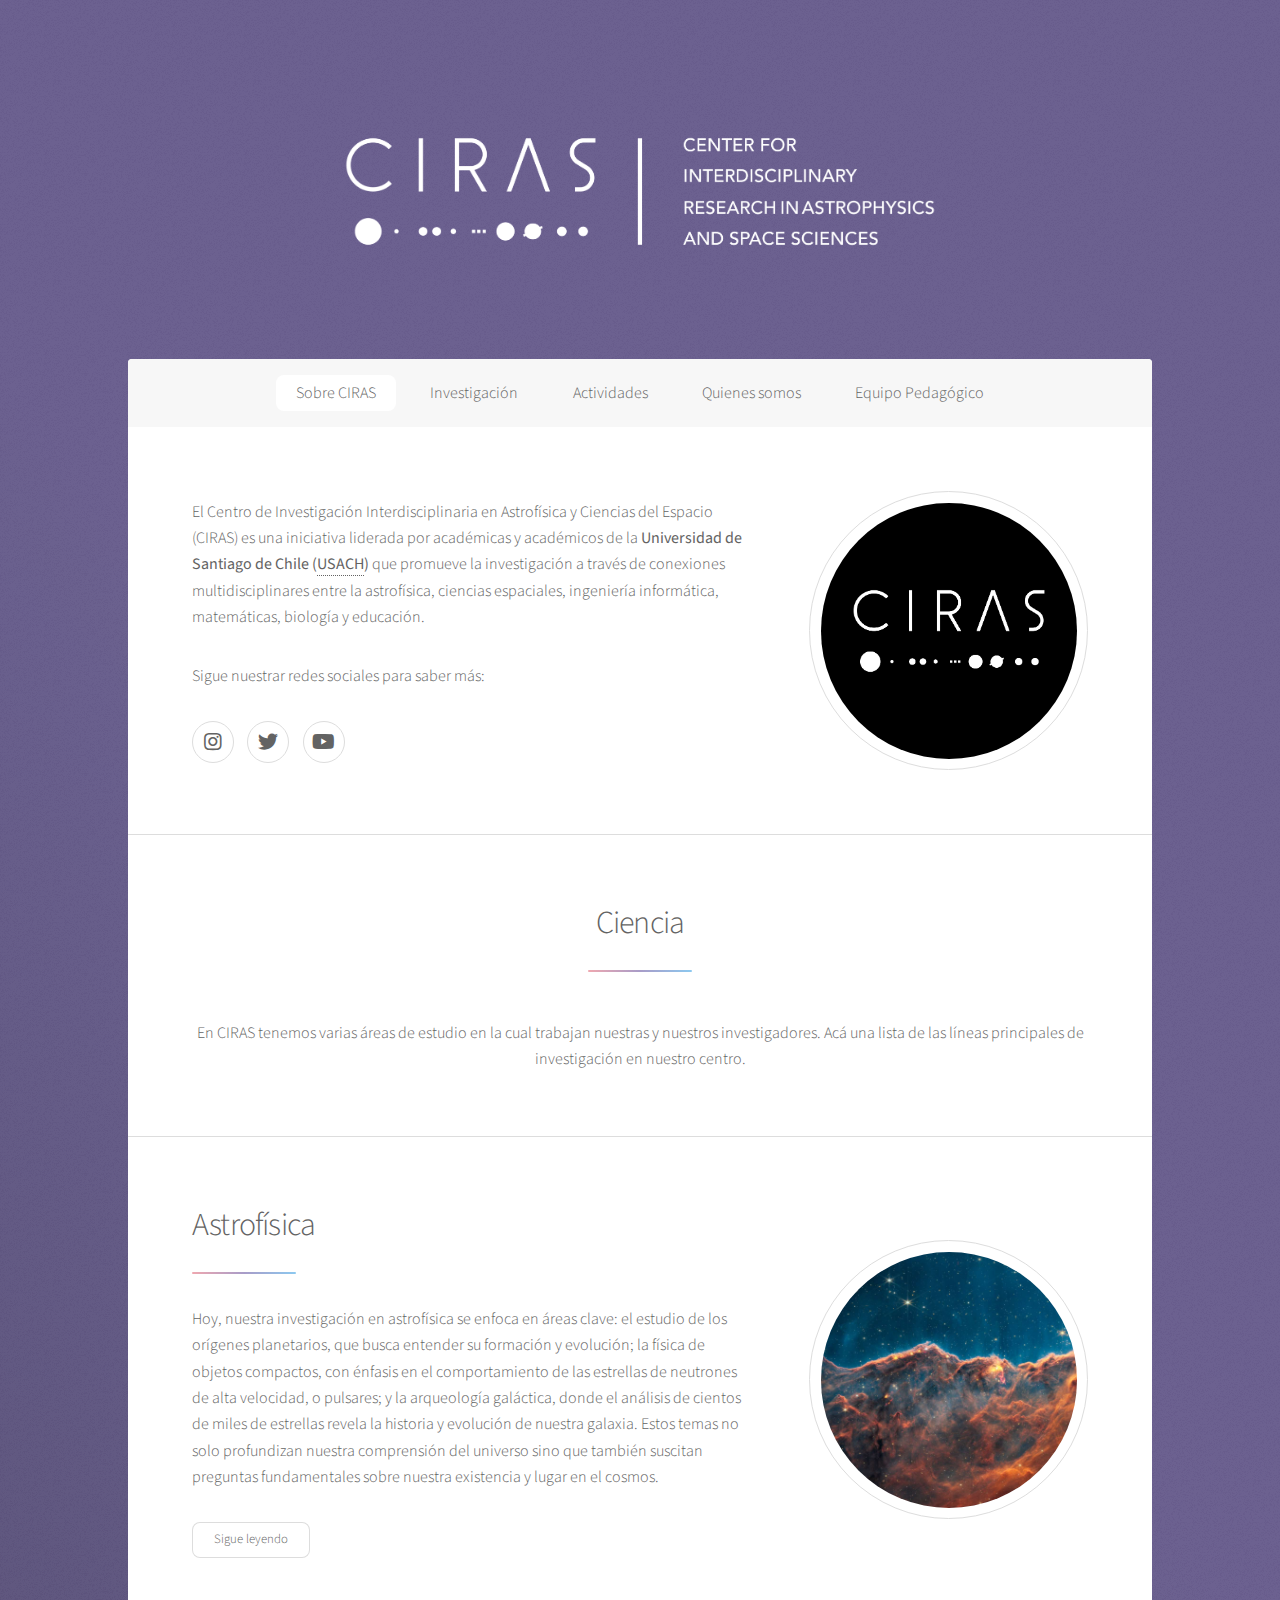
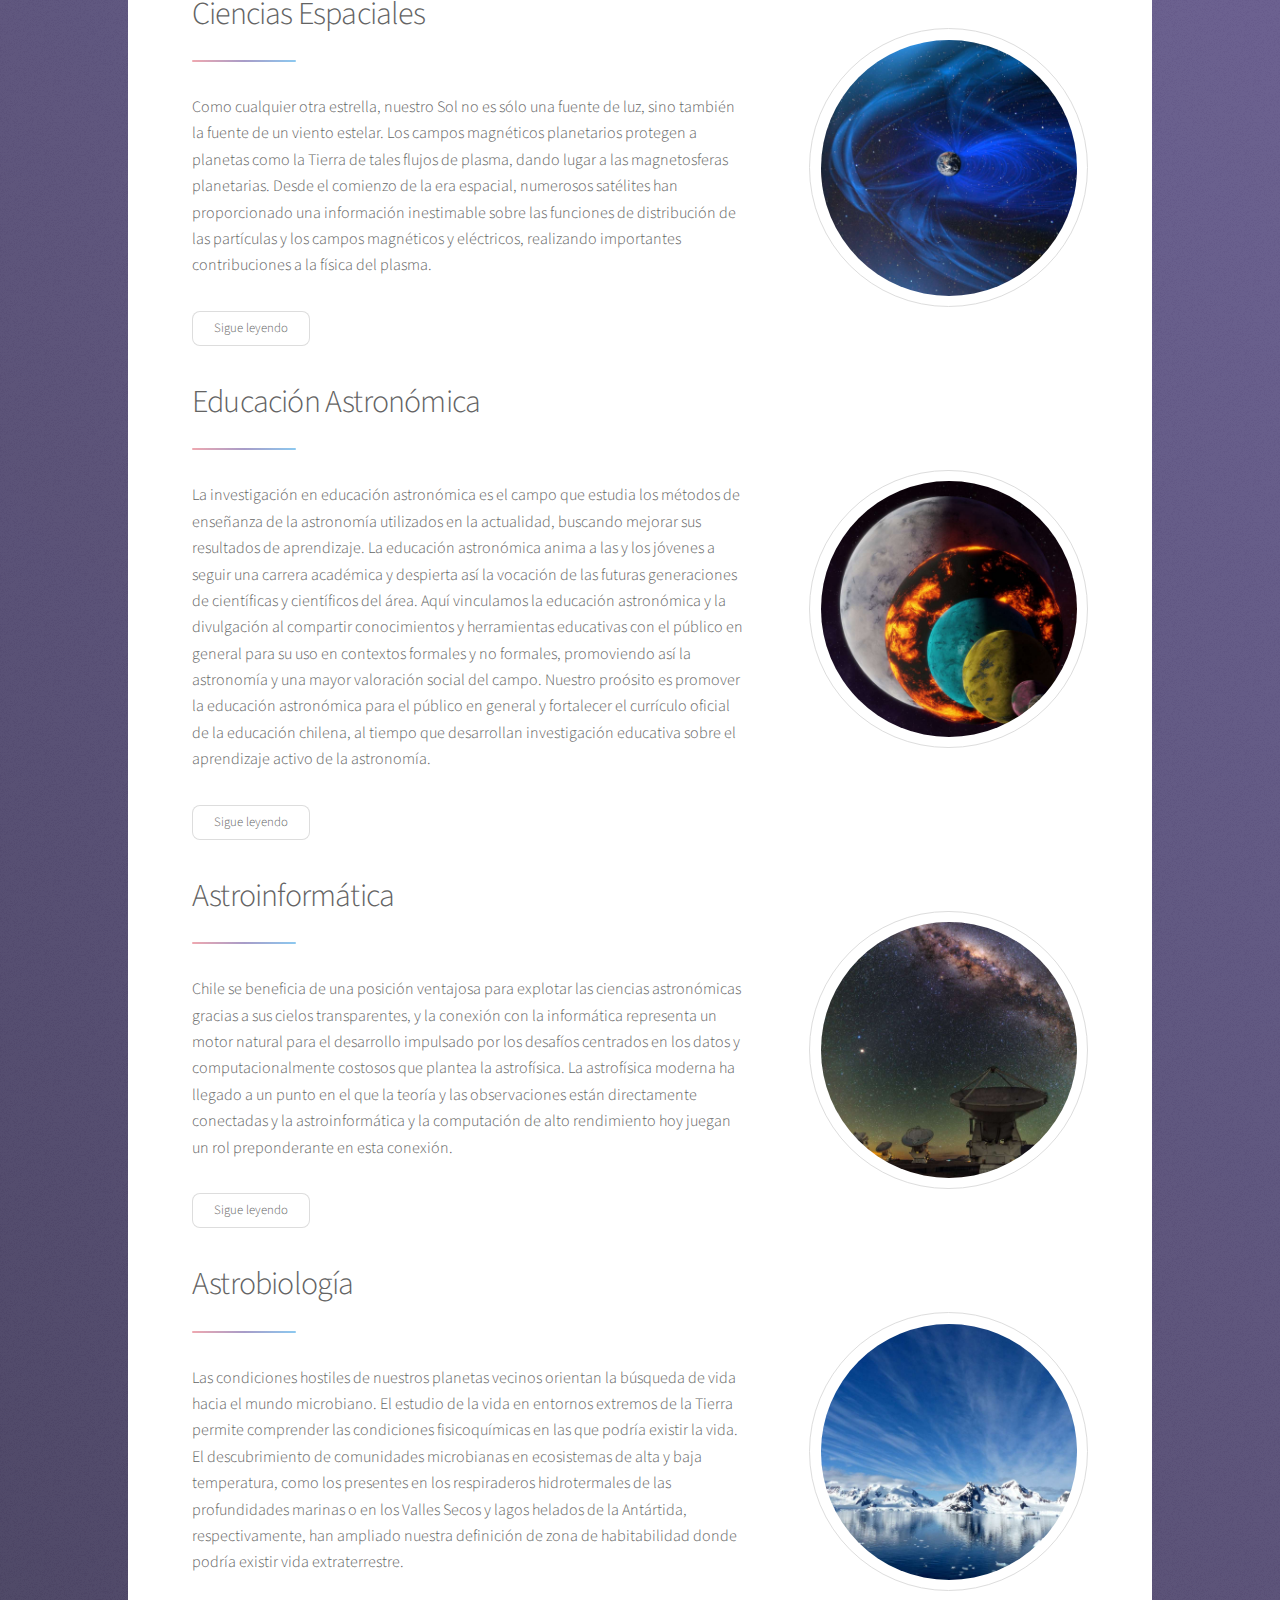
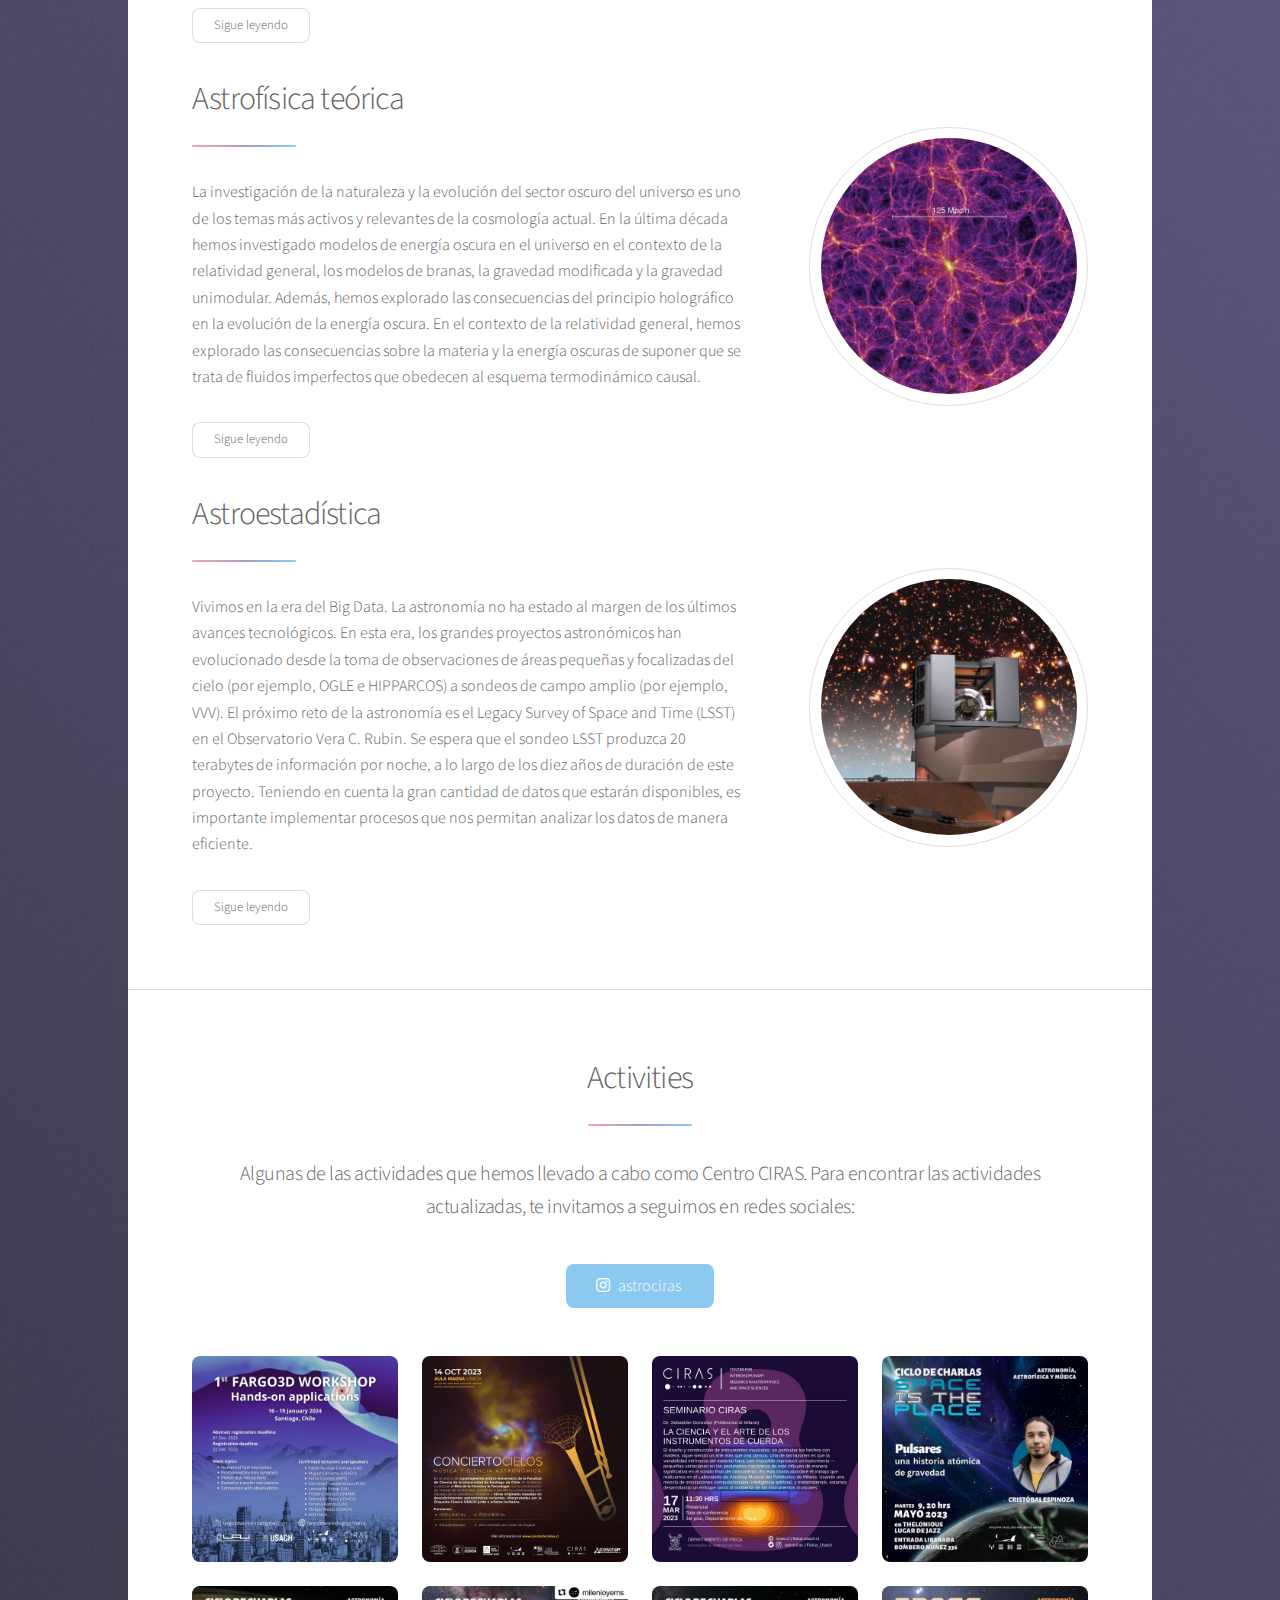
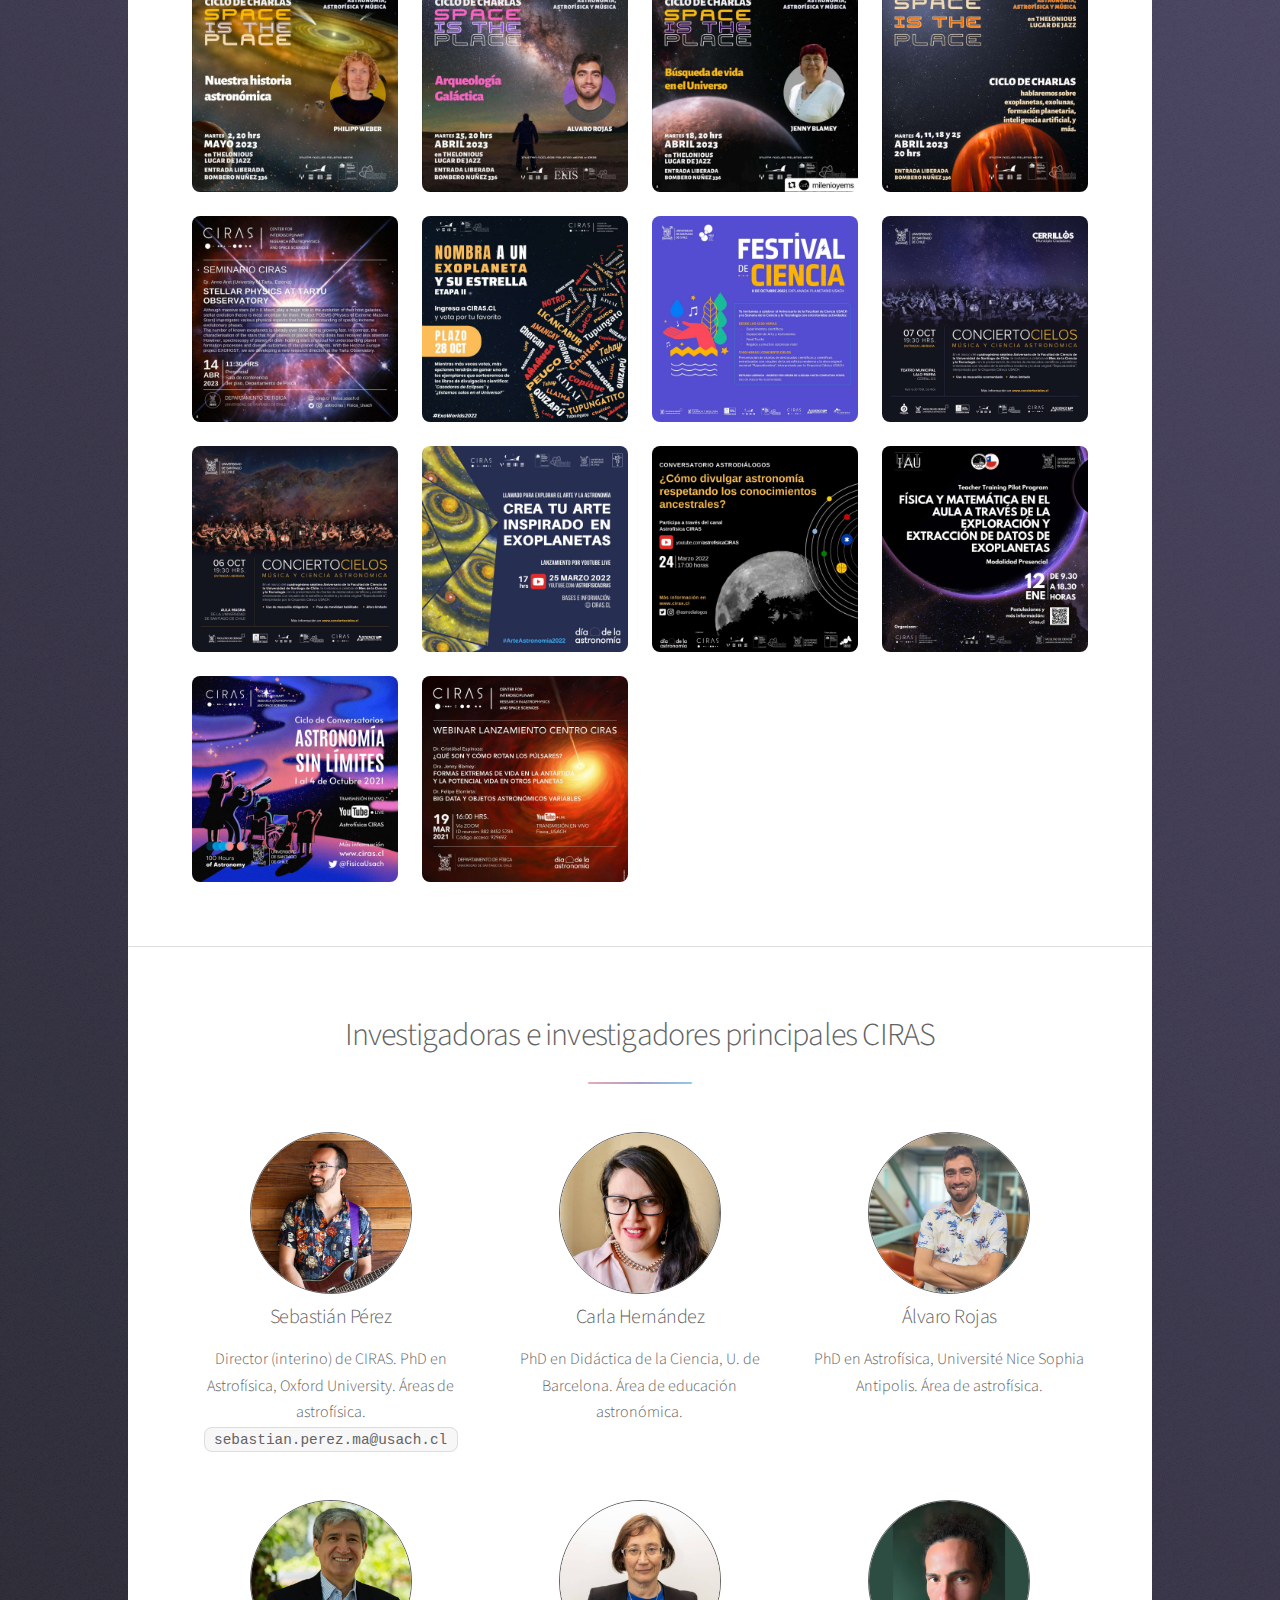
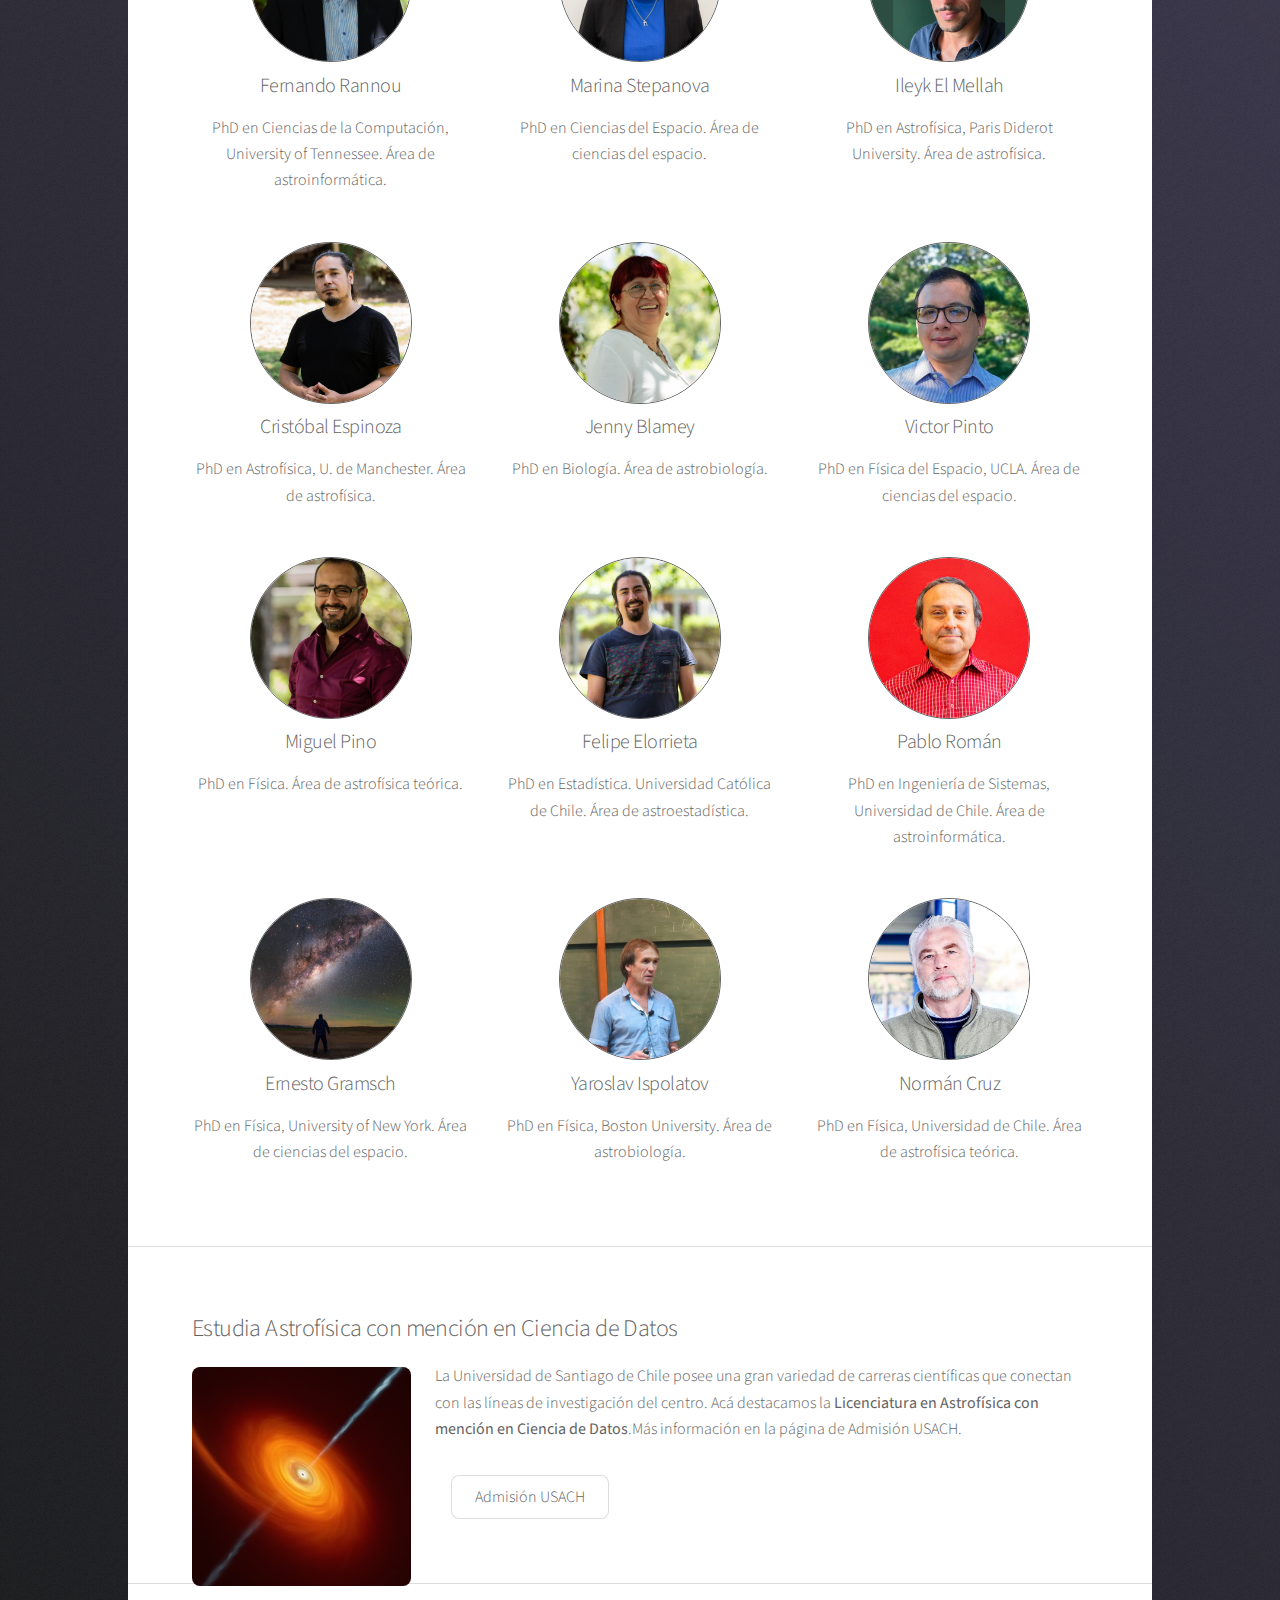
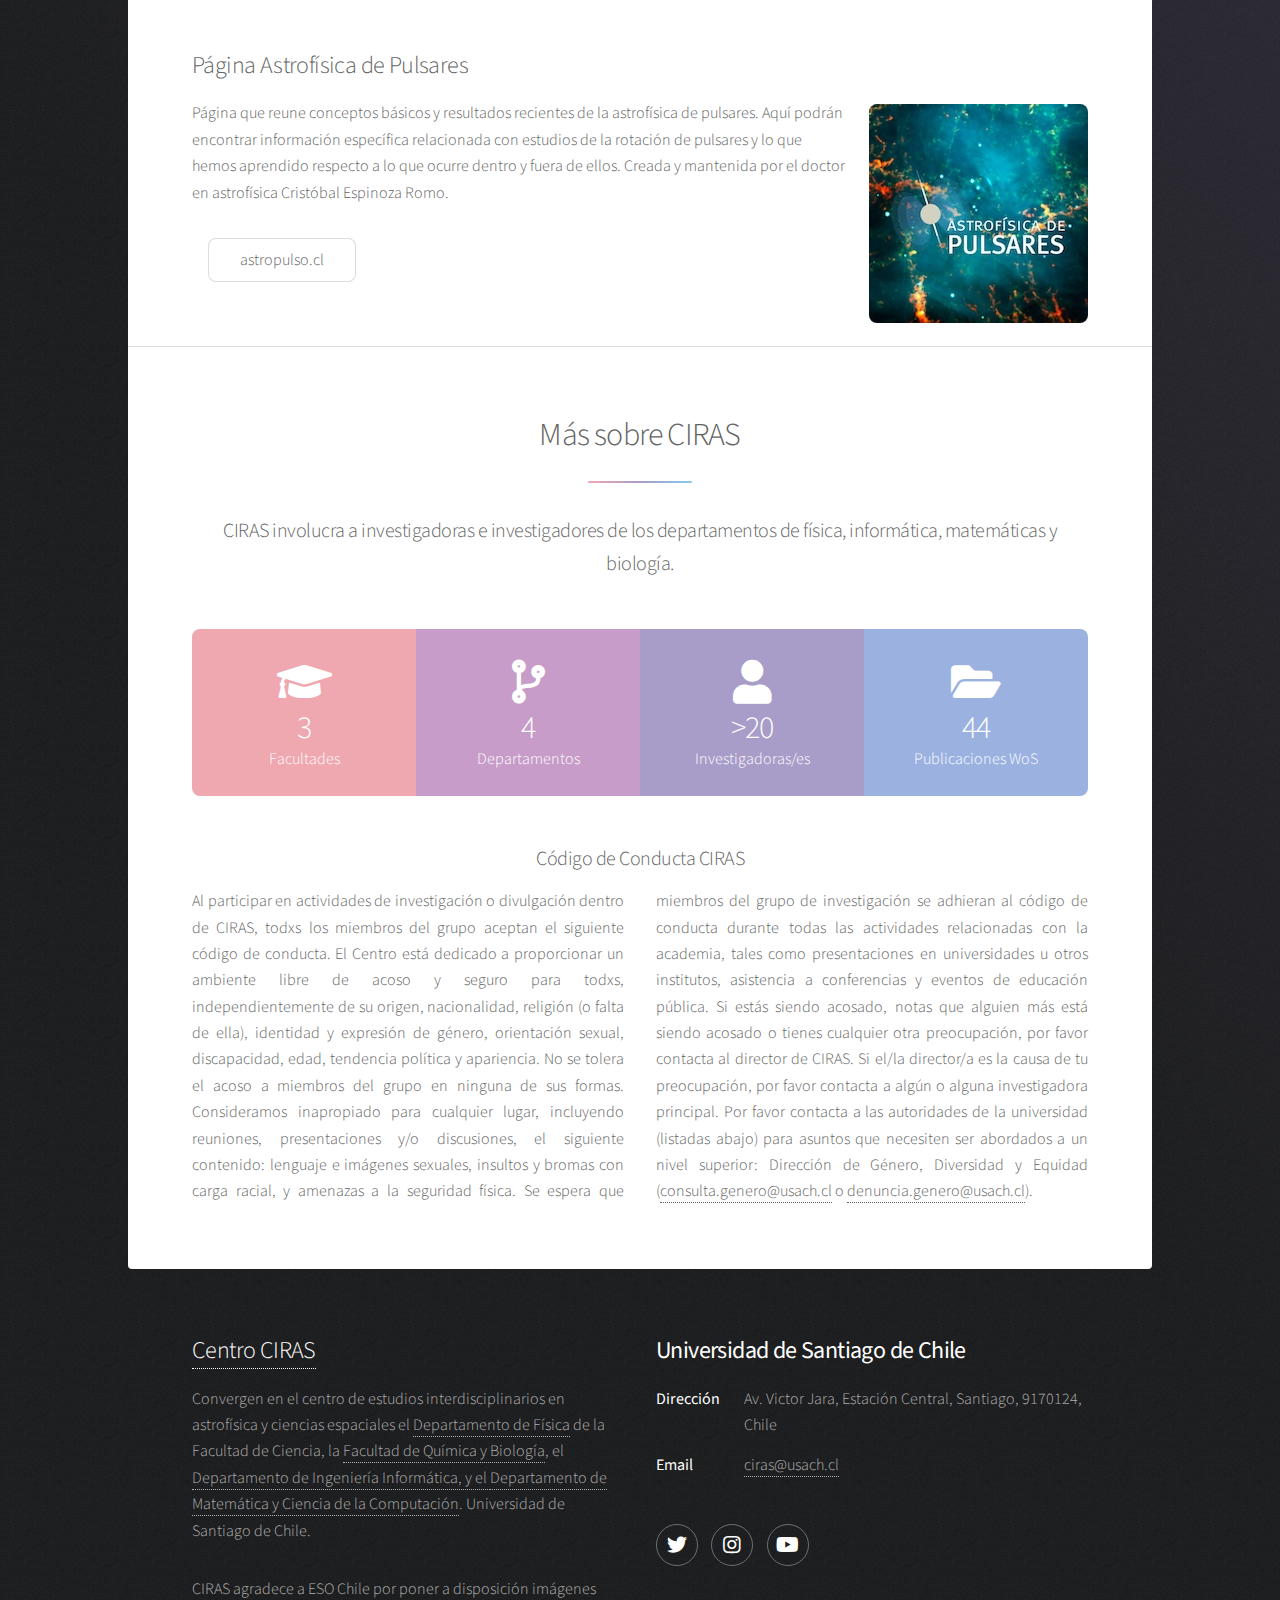
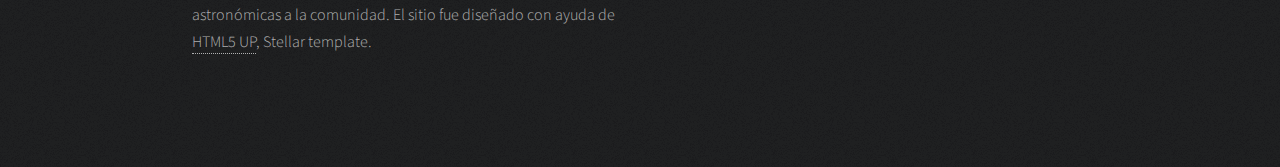
==== commit aa1e7a28: "first new version" ====
--- a/index.html
+++ b/index.html
@@ -1,315 +1,390 @@
 <!DOCTYPE HTML>
 <html>
-  <head>
-    <title>CIRAS</title>
-    <meta charset="utf-8" />
-    <meta name="viewport" content="width=device-width, initial-scale=1, user-scalable=no" />
-    <link rel="stylesheet" href="assets/css/main.css" />
-    <noscript><link rel="stylesheet" href="assets/css/noscript.css" /></noscript>
-
-    <meta name="description" content="Center for Interdisciplinary Research in Astrophysics and Space Science.">
-    <meta name="keywords" content="Astrophysics, Astrobiology, Space, Space Exploration, Space Science, Astroinformatics, Astrostatistics, Cosmology.">
-    <meta name="author" content="CIRAS/USACH">
-    <meta name="robots" content="index,follow">
-    <meta property="og:url" content="http://www.ciras.cl" /> 
-    <meta property="og:title" content="CIRAS" />
-    <meta property="og:site_name" content="CIRAS at USACH" /> 
-    <meta property="og:image" content="http://www.ciras.cl/images/bg2.jpg" /> 
-    <meta property="og:description" content="Center for Interdisciplinary Research in Astrophysics and Space Science." />
-    <meta property="twitter:card" content="summary_large_image" />
-    <meta property="twitter:site" content="@FisicaUSACH" />
-    <meta property="twitter:creator" content="@FisicaUSACH" />
-    <meta property="twitter:description" content="Center for Interdisciplinary Research in Astrophysics and Space Science." />
-    <meta property="twitter:image" content="http://www.ciras.cl/images/bg2.jpg" />
-
-  </head>
-  <body class="is-preload">
-
-    <!-- Wrapper -->
-    <div id="wrapper">
-
-
-      
-      <!-- Header -->
-      <header id="header" class="alt">
-	<span class="logo"><img src="images/LOGO_CIRAS_02-05.png" alt="" /></span>
-	<!-- <h1>Center for Interdisciplinary Research in Astrophysics and Space Exploration</h1> -->
-	<!-- <h1>Universidad de Santiago de Chile</h1> -->
-      </header>
-
-
-      
-      <!-- Nav -->
-      <nav class="navigation" id="nav">
-	<span class="image"><img src="images/LOGO_CIRAS_01-05.png" alt="" /></span>
-	<ul>
-	  <li><a href="#intro" class="active">About</a></li>
-	  <li><a href="#research">Research</a></li>
-	  <li><a href="#activities">Activities</a></li>
-	  <!-- <li><a href="#third">Resources</a></li> -->
-	  <li><a href="#people">People</a></li>
-	</ul>
-	<span class="image"><img src="images/logo_usach_black_small.png" alt="" /></span>
-      </nav>
-
-
-
-      <!-- Main -->
-      <div id="main">
-
-
-	<!-- Introduction -->
-	<section id="intro" class="main">
-	  <div class="spotlight">
-	    <div class="content">
-	      <!-- <header class="major">
-		   <h2>CIRAS</h2>
-		   </header> -->
-	      <p>The Center for Interdisciplinary Research in Astrophysics and Space Exploration (CIRAS) is a research initiative led by academics from Universidad de Santiago de Chile (<a href="http://www.usach.cl">USACH</a>).  CIRAS promotes research through connections between astrophysics, computer sciences, physics, space sciences, engineering, mathematics, biology and education. CIRAS involves researchers from the physics, informatics, math and biology departments.</p>
-	      <p>This center is guided by the principles of openness and inclusiveness, putting diversity and accessibility at the forefront. </p>
-	      <ul class="actions fit">
-		<li><a href="#research" class="button fit small">Research lines</a></li>
-	      </ul>
+    <head>
+	<title>Centro CIRAS</title>
+	<meta charset="utf-8" />
+	<meta name="viewport" content="width=device-width, initial-scale=1, user-scalable=no" />
+	<link rel="stylesheet" href="assets/css/main.css" />
+	<noscript><link rel="stylesheet" href="assets/css/noscript.css" /></noscript>
+	<meta name="description" content="Center for Interdisciplinary Research in Astrophysics and Space Science.">
+	<meta name="keywords" content="Astrophysics, Astrobiology, Space, Space Exploration, Space Science, Astroinformatics, Astrostatistics, Cosmology.">
+	<meta name="author" content="CIRAS/USACH">
+	<meta name="robots" content="index,follow">
+	<meta property="og:url" content="http://www.ciras.cl" />
+	<meta property="og:title" content="CIRAS" />
+	<meta property="og:site_name" content="CIRAS at USACH" />
+	<meta property="og:image" content="http://www.ciras.cl/images/bg2.jpg" />
+	<meta property="og:description" content="Center for Interdisciplinary Research in Astrophysics and Space Science." />
+	<meta property="twitter:card" content="summary_large_image" />
+	<meta property="twitter:site" content="@astrociras" />
+	<meta property="twitter:creator" content="@astrociras" />
+	<meta property="twitter:description" content="Center for Interdisciplinary Research in Astrophysics and Space Science." />
+	<meta property="twitter:image" content="http://www.ciras.cl/images/bg2.jpg" />
+    </head>
+    <body class="is-preload">
+
+	<!-- Wrapper -->
+	<div id="wrapper">
+
+	    <!-- Header -->
+	    <header id="header" class="alt">
+		<span class="logo"><img src="images/logo-full.png" alt="" /></span>
+	    </header>
+
+	    <!-- Nav -->
+	    <nav id="nav">
+		<ul>
+		    <li><a href="#intro" class="active">Sobre CIRAS</a></li>
+		    <li><a href="#research">Investigación</a></li>
+		    <li><a href="#activities">Actividades</a></li>
+		    <li><a href="#who">Quienes somos</a></li>
+		    <li><a href="equipo-pedagogico.html">Equipo Pedagógico</a></li>
+		</ul>
+	    </nav>
+
+	    <!-- Main -->
+	    <div id="main">
+
+		<!-- Introduction -->
+		<section id="intro" class="main">
+		    <div class="spotlight">
+			<div class="content">
+			    <p>El Centro de Investigación Interdisciplinaria en Astrofísica y Ciencias del Espacio (CIRAS) es una iniciativa liderada por académicas y académicos de la <strong>Universidad de Santiago de Chile (<a href="http://www.usach.cl">USACH</a>)</strong> que promueve la investigación a través de conexiones multidisciplinares entre la astrofísica, ciencias espaciales, ingeniería informática, matemáticas, biología y educación. </p>
+			    <p>Sigue nuestrar redes sociales para saber más:</p>
+			    <ul class="icons">
+				<li><a href="https://www.instagram.com/astrociras" class="icon brands fa-instagram alt"><span class='label'>Instagram</span></a></li>
+				<li><a href="https://www.twitter.com/astrociras" class="icon brands fa-twitter alt"><span class='label'>X</span></a></li>
+				<li><a href="https://www.youtube.com/astrofisicaciras" class="icon brands fa-youtube alt"><span class='label'>X</span></a></li>
+			    </ul>
+			</div>
+			<span class="image"><img src="images/logo-negro.jpg" alt="" /></span>
+		    </div>
+		</section>
+
+		<!-- Research -->
+		<section id="research" class="main special">
+		    <header class="major">
+			<h2>Ciencia</h2>
+		    </header>
+		    <p>En CIRAS tenemos varias áreas de estudio en la cual trabajan nuestras y nuestros investigadores. Acá una lista de las líneas principales de investigación en nuestro centro.</p>
+		</section>
+		<section id="intro" class="main">
+		    <div class="spotlight">
+			<div class="content">
+			    <header class="major">
+				<h2>Astrofísica</h2>
+			    </header>
+			    <p>Hoy, nuestra investigación en astrofísica se enfoca en áreas clave: el estudio de los orígenes planetarios, que busca entender su formación y evolución; la física de objetos compactos, con énfasis en el comportamiento de las estrellas de neutrones de alta velocidad, o pulsares; y la arqueología galáctica, donde el análisis de cientos de miles de estrellas revela la historia y evolución de nuestra galaxia. Estos temas no solo profundizan nuestra comprensión del universo sino que también suscitan preguntas fundamentales sobre nuestra existencia y lugar en el cosmos.</p>
+			    <ul class="actions">
+				<li><a href="#" class="button small">Sigue leyendo</a></li>
+			    </ul>
+			</div>
+			<span class="image"><img src="images/areas/1.jpg" alt="" /></span>
+		    </div>
+		    <div class="spotlight">
+			<div class="content">
+			    <header class="major">
+				<h2>Ciencias Espaciales</h2>
+			    </header>
+			    <p>Como cualquier otra estrella, nuestro Sol no es sólo una fuente de luz, sino también la fuente de un viento estelar. Los campos magnéticos planetarios protegen a planetas como la Tierra de tales flujos de plasma, dando lugar a las magnetosferas planetarias. Desde el comienzo de la era espacial, numerosos satélites han proporcionado una información inestimable sobre las funciones de distribución de las partículas y los campos magnéticos y eléctricos, realizando importantes contribuciones a la física del plasma.</p>
+			    <ul class="actions">
+				<li><a href="#" class="button small">Sigue leyendo</a></li>
+			    </ul>
+			</div>
+			<span class="image"><img src="images/areas/2.jpg" alt="" /></span>
+		    </div>
+		    <div class="spotlight">
+			<div class="content">
+			    <header class="major">
+				<h2>Educación Astronómica</h2>
+			    </header>
+			    <p>La investigación en educación astronómica es el campo que estudia los métodos de enseñanza de la astronomía utilizados en la actualidad, buscando mejorar sus resultados de aprendizaje. La educación astronómica anima a las y los jóvenes a seguir una carrera académica y despierta así la vocación de las futuras generaciones de científicas y científicos del área. Aquí vinculamos la educación astronómica y la divulgación al compartir conocimientos y herramientas educativas con el público en general para su uso en contextos formales y no formales, promoviendo así la astronomía y una mayor valoración social del campo. Nuestro proósito es promover la educación astronómica para el público en general y fortalecer el currículo oficial de la educación chilena, al tiempo que desarrollan investigación educativa sobre el aprendizaje activo de la astronomía. </p>
+			    <ul class="actions">
+				<li><a href="#" class="button small">Sigue leyendo</a></li>
+			    </ul>
+			</div>
+			<span class="image"><img src="images/areas/3.jpg" alt="" /></span>
+		    </div>
+		    <div class="spotlight">
+			<div class="content">
+			    <header class="major">
+				<h2>Astroinformática</h2>
+			    </header>
+			    <p>Chile se beneficia de una posición ventajosa para explotar las ciencias astronómicas gracias a sus cielos transparentes, y la conexión con la informática representa un motor natural para el desarrollo impulsado por los desafíos centrados en los datos y computacionalmente costosos que plantea la astrofísica. La astrofísica moderna ha llegado a un punto en el que la teoría y las observaciones están directamente conectadas y la astroinformática y la computación de alto rendimiento hoy juegan un rol preponderante en esta conexión.</p>
+			    <ul class="actions">
+				<li><a href="#" class="button small">Sigue leyendo</a></li>
+			    </ul>
+			</div>
+			<span class="image"><img src="images/areas/4.jpg" alt="" /></span>
+		    </div>
+		    <div class="spotlight">
+			<div class="content">
+			    <header class="major">
+				<h2>Astrobiología</h2>
+			    </header>
+			    <p>Las condiciones hostiles de nuestros planetas vecinos orientan la búsqueda de vida hacia el mundo microbiano. El estudio de la vida en entornos extremos de la Tierra permite comprender las condiciones fisicoquímicas en las que podría existir la vida. El descubrimiento de comunidades microbianas en ecosistemas de alta y baja temperatura, como los presentes en los respiraderos hidrotermales de las profundidades marinas o en los Valles Secos y lagos helados de la Antártida, respectivamente, han ampliado nuestra definición de zona de habitabilidad donde podría existir vida extraterrestre.</p>
+			    <ul class="actions">
+				<li><a href="#" class="button small">Sigue leyendo</a></li>
+			    </ul>
+			</div>
+			<span class="image"><img src="images/areas/5.jpg" alt="" /></span>
+		    </div>
+		    <div class="spotlight">
+			<div class="content">
+			    <header class="major">
+				<h2>Astrofísica teórica</h2>
+			    </header>
+			    <p>La investigación de la naturaleza y la evolución del sector oscuro del universo es uno de los temas más activos y relevantes de la cosmología actual. En la última década hemos investigado modelos de energía oscura en el universo en el contexto de la relatividad general, los modelos de branas, la gravedad modificada y la gravedad unimodular. Además, hemos explorado las consecuencias del principio holográfico en la evolución de la energía oscura. En el contexto de la relatividad general, hemos explorado las consecuencias sobre la materia y la energía oscuras de suponer que se trata de fluidos imperfectos que obedecen al esquema termodinámico causal.</p>
+			    <ul class="actions">
+				<li><a href="#" class="button small">Sigue leyendo</a></li>
+			    </ul>
+			</div>
+			<span class="image"><img src="images/areas/6.jpg" alt="" /></span>
+		    </div>
+		    <div class="spotlight">
+			<div class="content">
+			    <header class="major">
+				<h2>Astroestadística</h2>
+			    </header>
+			    <p>Vivimos en la era del Big Data. La astronomía no ha estado al margen de los últimos avances tecnológicos. En esta era, los grandes proyectos astronómicos han evolucionado desde la toma de observaciones de áreas pequeñas y focalizadas del cielo (por ejemplo, OGLE e HIPPARCOS) a sondeos de campo amplio (por ejemplo, VVV). El próximo reto de la astronomía es el Legacy Survey of Space and Time (LSST) en el Observatorio Vera C. Rubin. Se espera que el sondeo LSST produzca 20 terabytes de información por noche, a lo largo de los diez años de duración de este proyecto. Teniendo en cuenta la gran cantidad de datos que estarán disponibles, es importante implementar procesos que nos permitan analizar los datos de manera eficiente.</p>
+			    <ul class="actions">
+				<li><a href="#" class="button small">Sigue leyendo</a></li>
+			    </ul>
+			</div>
+			<span class="image"><img src="images/areas/7.jpg" alt="" /></span>
+		    </div>
+		</section>
+
+		<!-- Actividades -->
+		<section id="activities" class="main special">
+		    <header class="major">
+			<h2>Activities</h2>
+			<p>Algunas de las actividades que hemos llevado a cabo como Centro CIRAS. Para encontrar las actividades actualizadas, te invitamos a seguirnos en redes sociales: </p>
+			<ul class="actions special">
+			    <li><a href="https://www.instagram.com/astrociras" class="button primary icon brands fa-instagram">astrociras</a></li>
+			</ul>
+		    </header>
+		    <div class="box alt">
+			<div class="row gtr-uniform">
+ 			    <div class="col-3"><span class="image fit"><img src="images/actividades/1.jpg" alt="" /></span></div>
+			    <div class="col-3"><span class="image fit"><img src="images/actividades/2.jpg" alt="" /></span></div>
+			    <div class="col-3"><span class="image fit"><img src="images/actividades/3.jpg" alt="" /></span></div>
+			    <div class="col-3"><span class="image fit"><img src="images/actividades/4.jpg" alt="" /></span></div>
+			    <div class="col-3"><span class="image fit"><img src="images/actividades/5.jpg" alt="" /></span></div>
+			    <div class="col-3"><span class="image fit"><img src="images/actividades/6.jpg" alt="" /></span></div>
+ 			    <div class="col-3"><span class="image fit"><img src="images/actividades/7.jpg" alt="" /></span></div>
+			    <div class="col-3"><span class="image fit"><img src="images/actividades/8.jpg" alt="" /></span></div>
+			    <div class="col-3"><span class="image fit"><img src="images/actividades/9.jpg" alt="" /></span></div>
+			    <div class="col-3"><span class="image fit"><img src="images/actividades/10.jpg" alt="" /></span></div>
+			    <div class="col-3"><span class="image fit"><img src="images/actividades/11.jpg" alt="" /></span></div>
+			    <div class="col-3"><span class="image fit"><img src="images/actividades/12.jpg" alt="" /></span></div>
+			    <div class="col-3"><span class="image fit"><img src="images/actividades/13.jpg" alt="" /></span></div>
+			    <div class="col-3"><span class="image fit"><img src="images/actividades/14.jpg" alt="" /></span></div>
+			    <div class="col-3"><span class="image fit"><img src="images/actividades/15.jpg" alt="" /></span></div>
+			    <div class="col-3"><span class="image fit"><img src="images/actividades/16.jpg" alt="" /></span></div>
+			    <div class="col-3"><span class="image fit"><img src="images/actividades/17.jpg" alt="" /></span></div>
+			    <div class="col-3"><span class="image fit"><img src="images/actividades/18.jpg" alt="" /></span></div>
+			</div>
+		    </div>
+		</section>
+
+		<!-- Quienes somos -->
+		<section id="who" class="main special">
+		    <header class="major">
+			<h2>Investigadoras e investigadores principales CIRAS</h2>
+		    </header>
+		    <ul class="features">
+			<li>
+			    <span class="image"><img src="images/team/1.jpg" alt="" /></span>
+			    <h3>Sebastián Pérez</h3>
+			    <p>Director (interino) de CIRAS. PhD en Astrofísica, Oxford University. Áreas de astrofísica. <code>sebastian.perez.ma@usach.cl</code></p>
+			</li>
+			<li>
+			    <span class="image"><img src="images/team/2.jpg" alt="" /></span>
+			    <h3>Carla Hernández</h3>
+			    <p>PhD en Didáctica de la Ciencia, U. de Barcelona. Área de educación astronómica.</p>
+			</li>
+			<li>
+			    <span class="image"><img src="images/team/3.jpg" alt="" /></span>
+			    <h3>Álvaro Rojas</h3>
+			    <p>PhD en Astrofísica, Université Nice Sophia Antipolis. Área de astrofísica.</p>
+			</li>
+			<li>
+			    <span class="image"><img src="images/team/4.jpg" alt="" /></span>
+			    <h3>Fernando Rannou</h3>
+			    <p>PhD en Ciencias de la Computación, University of Tennessee. Área de astroinformática.</p>
+			</li>
+			<li>
+			    <span class="image"><img src="images/team/5.jpg" alt="" /></span>
+			    <h3>Marina Stepanova</h3>
+			    <p>PhD en Ciencias del Espacio. Área de ciencias del espacio.</p>
+			</li>
+			<li>
+			    <span class="image"><img src="images/team/6.jpg" alt="" /></span>
+			    <h3>Ileyk El Mellah</h3>
+			    <p>PhD en Astrofísica, Paris Diderot University. Área de astrofísica.</p>
+			</li>
+			<li>
+			    <span class="image"><img src="images/team/7.jpg" alt="" /></span>
+			    <h3>Cristóbal Espinoza</h3>
+			    <p>PhD en Astrofísica, U. de Manchester. Área de astrofísica.</p>
+			</li>
+			<li>
+			    <span class="image"><img src="images/team/8.jpg" alt="" /></span>
+			    <h3>Jenny Blamey</h3>
+			    <p>PhD en Biología. Área de astrobiología.</p>
+			</li>
+			<li>
+			    <span class="image"><img src="images/team/9.jpg" alt="" /></span>
+			    <h3>Victor Pinto</h3>
+			    <p>PhD en Física del Espacio, UCLA. Área de ciencias del espacio.</p>
+			</li>
+			<li>
+			    <span class="image"><img src="images/team/10.jpg" alt="" /></span>
+			    <h3>Miguel Pino</h3>
+			    <p>PhD en Física. Área de astrofísica teórica.</p>
+			</li>
+			<li>
+			    <span class="image"><img src="images/team/11.jpg" alt="" /></span>
+			    <h3>Felipe Elorrieta</h3>
+			    <p>PhD en Estadística. Universidad Católica de Chile. Área de astroestadística.</p>
+			</li>
+			<li>
+			    <span class="image"><img src="images/team/12.jpg" alt="" /></span>
+			    <h3>Pablo Román</h3>
+			    <p>PhD en Ingeniería de Sistemas, Universidad de Chile. Área de astroinformática.</p>
+			</li>
+			<li>
+			    <span class="image"><img src="images/team/13.jpg" alt="" /></span>
+			    <h3>Ernesto Gramsch</h3>
+			    <p>PhD en Física, University of New York. Área de ciencias del espacio. </p>
+			</li>
+			<li>
+			    <span class="image"><img src="images/team/14.jpg" alt="" /></span>
+			    <h3>Yaroslav Ispolatov</h3>
+			    <p>PhD en Física, Boston University. Área de astrobiología.</p>
+			</li>
+			<li>
+			    <span class="image"><img src="images/team/15.jpg" alt="" /></span>
+			    <h3>Normán Cruz</h3>
+			    <p>PhD en Física, Universidad de Chile. Área de astrofísica teórica.</p>
+			</li>
+		    </ul>
+		    <!-- <footer class="major">
+			 <ul class="actions special">
+			 <li><a href="generic.html" class="button">Learn More</a></li>
+			 </ul>
+			 </footer> -->
+		</section>
+
+
+		<!-- Licenciatura -->
+		<section id="estudia" class="main">
+		    <h2>Estudia Astrofísica con mención en Ciencia de Datos</h2>
+		    <p><span class="image left"><img src="images/eso2216a.jpg" alt="" /></span>La Universidad de Santiago de Chile posee una gran variedad de carreras científicas que conectan con las líneas de investigación del centro. Acá destacamos la <b>Licenciatura en Astrofísica con mención en Ciencia de Datos</b>.Más información en la página de Admisión USACH.</p>
+
+		    <ul class="actions">
+			<li><a href="https://admision.usach.cl/ciencia/astrofisica-con-mencion-en-ciencia-de-datos" class="button fit">Admisión USACH</a></li>
+		    </ul>
+		</section>
+		<section id="astropulse" class="main">
+		    <h2>Página Astrofísica de Pulsares</h2>
+		    <p><span class="image right"><img src="images/areas/8.jpg" alt="" /></span>Página que reune conceptos básicos y resultados recientes de la astrofísica de pulsares. Aquí podrán encontrar información específica relacionada con estudios de la rotación de pulsares y lo que hemos aprendido respecto a lo que ocurre dentro y fuera de ellos. Creada y mantenida por el doctor en astrofísica Cristóbal Espinoza Romo.</p>
+
+		    <ul class="actions">
+			<li><a href="https://astropulso.cl/" class="button fit">astropulso.cl</a></li>
+		    </ul>
+		</section>
+
+
+
+		<!-- Second Section -->
+		<section id="second" class="main special">
+		    <header class="major">
+			<h2>Más sobre CIRAS</h2>
+			<p>CIRAS involucra a investigadoras e investigadores de los departamentos de física, informática, matemáticas y biología.</p>
+		    </header>
+		    <ul class="statistics">
+			<li class="style1">
+			    <span class="icon solid fa-graduation-cap"></span>
+			    <strong>3</strong> Facultades
+			</li>
+			<li class="style2">
+			    <span class="icon solid fa-code-branch"></span>
+			    <strong>4</strong> Departamentos
+			</li>
+			<li class="style3">
+			    <span class="icon solid fa-user"></span>
+			    <strong>>20</strong> Investigadoras/es
+			</li>
+			<li class="style4">
+			    <span class="icon solid fa-folder-open"></span>
+			    <strong>44</strong> Publicaciones WoS
+			</li>
+			<!-- <li class="style5"> -->
+			<!--   <span class="icon fa-gem"></span> -->
+			<!--   <strong>>10</strong> Nullam -->
+			<!-- </li> -->
+		    </ul>
+		    <h3>Código de Conducta CIRAS</h3>
+		    <p class="content">
+			Al participar en actividades de investigación o divulgación dentro de CIRAS, todxs los miembros del grupo aceptan el siguiente código de conducta.
+			
+			El Centro está dedicado a proporcionar un ambiente libre de acoso y seguro para todxs, independientemente de su origen, nacionalidad, religión (o falta de ella), identidad y expresión de género, orientación sexual, discapacidad, edad, tendencia política y apariencia. No se tolera el acoso a miembros del grupo en ninguna de sus formas.
+
+			Consideramos inapropiado para cualquier lugar, incluyendo reuniones, presentaciones y/o discusiones, el siguiente contenido: lenguaje e imágenes sexuales, insultos y bromas con carga racial, y amenazas a la seguridad física. Se espera que miembros del grupo de investigación se adhieran al código de conducta durante todas las actividades relacionadas con la academia, tales como presentaciones en universidades u otros institutos, asistencia a conferencias y eventos de educación pública.
+
+			Si estás siendo acosado, notas que alguien más está siendo acosado o tienes cualquier otra preocupación, por favor contacta al director de CIRAS. Si el/la director/a es la causa de tu preocupación, por favor contacta a algún o alguna investigadora principal. Por favor contacta a las autoridades de la universidad (listadas abajo) para asuntos que necesiten ser abordados a un nivel superior:
+			Dirección de Género, Diversidad y Equidad (<a href="mailto:consulta.genero@usach.cl">consulta.genero@usach.cl</a> o <a href="mailto:denuncia.genero@usach.cl">denuncia.genero@usach.cl</a>).			
+		    </p>
+		    <!-- <footer class="major">
+			 <ul class="actions special">
+			 <li><a href="generic.html" class="button">Learn More</a></li>
+			 </ul>
+			 </footer> -->
+		</section>
+
 	    </div>
-	  </div>
-	</section>
-
-
-	
-
-	<!-- Introduction -->
-	<section id="research" class="main">
-	  <div class="spotlight">
-	    <div class="content">
-	      <header class="major">
-		<h2>Astrophysics of the formation of planets</h2>
-	      </header>
-	      <p>The statistics are mind-blowing, every star in our Galaxy hosts on average at least one planet. Yet we still lack crucial information to tell the story of how these planets are born. The question of planetary origins requires the detection of birthing planets for information on where, when and how planets. </p>
-	      <ul class="actions">
-		<li><a href="#" class="button small">Learn More</a></li>
-	      </ul>
-	    </div>
-	    <span class="image"><img src="images/rl1_v3.jpg" alt="" /></span><!--  style="border-color: #ffb71a;" -->
-	  </div>
-	</section>
-
-	<section id="research2" class="main">
-	  <div class="spotlight">
-	    <div class="content">
-	      <header class="major">
-		<h2>Space physics and space exploration</h2>
-	      </header>
-	      <p>As any other star, our Sun is not only a source of light but also the source of a stellar (solar) wind. Planetary magnetic fields shield planets like Earth from such plasma flows, giving rise to the planetary magnetospheres. Our group studies turbulence in space plasmas and its role in the solar wind-magnetosphere interactions and the transport of plasma and energy between different regions of the magnetosphere.</p>
-	      <ul class="actions">
-		<li><a href="#" class="button small">Learn More</a></li>
-	      </ul>
-	    </div>
-	    <span class="image"><img src="images/rl2.jpg" alt="Credit: NASA, ESA, Hubble, OPAL Program, J. DePasquale (STScI), L. Lamy (Obs. Paris)." /></span><!--  style="border-color: #bf5c93;" -->
-	  </div>
-	</section>
-
-	<section id="research3" class="main">
-	  <div class="spotlight">
-	    <div class="content">
-	      <header class="major">
-		<h2>Astroinformatics</h2>
-	      </header>
-	      <p>Chile benefits from an advantageous position to exploit astronomical sciences, and the connection with informatics represents a natural engine for development driven by the data-centric and computationally expensive challenges posed by astrophysics.  Modern astrophysics has reached a point where theory and observations are directly connected thanks to astroinformatics and high performance computing (HPC). One of the main scientific activities that our Center plans to execute is to train advanced young researchers and engineers to apply HPC techniques to astrophysics research. 
-	      </p>
-	      <ul class="actions">
-		<li><a href="#" class="button small">Learn More</a></li>
-	      </ul>
-	    </div>
-	    <span class="image"><img src="images/rl3.jpg" alt="" style="filter: grayscale(0%);"/></span><!--   style="border-color: #0077b6;" -->
-	  </div>
-	</section>
-
-	
-	<section id="research5" class="main">
-	  <div class="spotlight">
-	    <div class="content">
-	      <header class="major">
-		<h2>Astrobiology</h2>
-	      </header>
-	      <p>The hostile conditions of our neighboring planets direct the search of life into the microbial world. The study of life in extreme environments on Earth gives insights on the physicochemical conditions where life could exist. The discovery of microbial communities in high and low temperature ecosystems such as those present in deep sea hydrothermal vents or the Dry Valleys and frozen lakes of Antarctica respectively, have extended our definition of a habitability zone where to find extraterrestrial life. </p>
-	      <ul class="actions">
-		<li><a href="#" class="button small">Learn More</a></li>
-	      </ul>
-	    </div>
-	    <span class="image"><img src="images/rl5.jpg" alt="" /></span><!--  style="border-color: #f05252;" -->
-	  </div>
-	</section>
-
-	
-
-	<section id="research4" class="main">
-	  <div class="spotlight">
-	    <div class="content">
-	      <header class="major">
-		<h2>Theoretical astrophysics</h2>
-	      </header>
-	      <p>The investigation of nature and the evolution of the dark sector of the universe is one of the most active and relevant topics in cosmology today. In the last decade we have conducted research on dark energy models in the universe in the context of general relativity, brane models, modified gravity, and unimodular gravity.</p>
-	      <ul class="actions">
-		<li><a href="#" class="button small">Learn More</a></li>
-	      </ul>
-	    </div>
-	    <span class="image"><img src="images/rl4.jpg" alt="" /></span><!--  style="border-color: #000000;" -->
-	  </div>
-	</section>
-
-	<section id="research5" class="main">
-	  <div class="spotlight">
-	    <div class="content">
-	      <header class="major">
-		<h2>Astronomy education research</h2>
-	      </header>
-	      <p>Astronomy education research (AER) is the field that studies the currently used teaching methods in astronomy while seeking to improve their learning outcomes. Astronomy education encourages young people to pursue an academic career and thus awaken the vocation of future generations of scientists in the area. Here we link AER and outreach by sharing knowledge and educational tools with the general public for use in formal and non-formal contexts, thus promoting astronomy and a greater social appreciation of the field. </p>
-	      <ul class="actions">
-		<li><a href="#" class="button small">Learn More</a></li>
-	      </ul>
-	    </div>
-	    <span class="image"><img src="images/rl8b.jpg" alt="" /></span> <!--  style="border-color: #0c8b8c;" -->
-	  </div>
-	</section>
-
-	
-	<section id="research6" class="main">
-	  <div class="spotlight">
-	    <div class="content">
-	      <header class="major">
-		<h2>Astrostatistics</h2>
-	      </header>
-	      <p>We are living in the Big Data era. Astronomy has not been outside of the latest technological advances. In this era, the astronomical surveys have evolved from taking observations of small and focused areas of the sky (for example, OGLE and HIPPARCOS) to widefield surveys (for example VVV). The upcoming challenge in astronomy is the Legacy Survey of Space and Time (LSST). Considering the large amount of data that will be available, the statistical tools can be useful to implement processes that allow us to analyze the data efficiently.</p>
-	      <ul class="actions">
-		<li><a href="#" class="button small">Learn More</a></li>
-	      </ul>
-	    </div>
-	    <span class="image"><img src="images/rl6.jpg" alt="" /></span>
-	  </div>
-	</section>
-
-
-
-	<section id="activities" class="main">
-	  <h2>Activities</h2>
-	  <div class="box alt">
-	    <div class="row gtr-uniform">
-	      <!-- <div class="col-12"><span class="image fit"><img src="images/pic04.jpg" alt="" /></span></div> -->
-	      <div class="col-4"><span class="image fit"><a href="images/afiche_lanzamiento_ciras_1080.jpg"><img src="images/pic01.jpg" alt="" /></a></span></div>
-	      <div class="col-4"><span class="image fit"><img src="images/pic02.jpg" alt="" /></span></div>
-	      <div class="col-4"><span class="image fit"><img src="images/pic02.jpg" alt="" /></span></div>
-	      <div class="col-4"><span class="image fit"><img src="images/pic02.jpg" alt="" /></span></div>
-	      <div class="col-4"><span class="image fit"><img src="images/pic02.jpg" alt="" /></span></div>
-	      <div class="col-4"><span class="image fit"><img src="images/pic02.jpg" alt="" /></span></div>
-	      <!-- <div class="col-4"><span class="image fit"><img src="images/pic02.jpg" alt="" /></span></div>
-		   <div class="col-4"><span class="image fit"><img src="images/pic03.jpg" alt="" /></span></div>
-		   <div class="col-4"><span class="image fit"><img src="images/pic01.jpg" alt="" /></span></div> -->
-	    </div>
-	  </div>
-	</section>
-	
-	<section id="people" class="main">
-	  <h2>People</h2>
-	  <div class="row">
-	    <div class="col-6-medium">
-	      <ul class="alt">
-		<li> Sebastián Pérez (interim director), Physics department
-		  <!-- <a href="https://twitter.com/sebanube#" class="icon brands fa-twitter"><span class="label">Twitter</span></a> -->
-		  <!-- <a href="#" class="icon brands fa-github"><span class="label">GitHub</span></a> -->
-		  <!-- <a href="https://scholar.google.cl/citations?user=RaXFT1e0ut8C&hl=en" class="fa fa-graduation-cap"><span class="label"></span></a> -->
-		</li>
-		<li>Fernando Rannou, Informatics engineering department
-		  <!-- <a href="#" class="fa fa-graduation-cap"><span class="label"></span></a>
-		       <a href="#" class="icon brands fa-twitter"><span class="label">Twitter</span></a>
-		       <a href="#" class="icon brands fa-github"><span class="label">GitHub</span></a> -->
-		</li>
-		<li>Marina Stepanova, Physics department
-		  <!-- <a href="#" class="icon brands fa-twitter"><span class="label">Twitter</span></a>
-		       <a href="#" class="icon brands fa-github"><span class="label">GitHub</span></a> -->
-		</li>
-		<li>Jenny Blamey, Chemistry and Biology faculty
-		  <!-- <a href="#" class="icon brands fa-twitter"><span class="label">Twitter</span></a>
-		       <a href="#" class="icon brands fa-github"><span class="label">GitHub</span></a> -->
-		</li>
-		<li>Carla Hernández, Physics department
-		  <!-- <a href="#" class="icon brands fa-twitter"><span class="label">Twitter</span></a>
-		       <a href="#" class="icon brands fa-github"><span class="label">GitHub</span></a> -->
-		</li>
-		<li>Yaroslav Ispolatov, Physics department
-		  <!-- <a href="#" class="icon brands fa-twitter"><span class="label">Twitter</span></a>
-		       <a href="#" class="icon brands fa-github"><span class="label">GitHub</span></a> -->
-		</li>
-		<li>Pablo Román, Informatics Engineering department
-		  <!-- <a href="#" class="icon brands fa-twitter"><span class="label">Twitter</span></a>
-		       <a href="#" class="icon brands fa-github"><span class="label">GitHub</span></a> -->
-		</li>
-		<li>Ernesto Gramsch, Physics department
-		  <!-- <a href="#" class="icon brands fa-twitter"><span class="label">Twitter</span></a>
-		       <a href="#" class="icon brands fa-github"><span class="label">GitHub</span></a> -->
-		</li>
-		<li>Cristóbal Espinoza, Physics department
-		  <!-- <a href="#" class="icon brands fa-twitter"><span class="label">Twitter</span></a>
-		       <a href="#" class="icon brands fa-github"><span class="label">GitHub</span></a> -->
-		</li>
-		<li>Felipe Elorrieta, Math department
-		  <!-- <a href="#" class="icon brands fa-twitter"><span class="label">Twitter</span></a>
-		       <a href="#" class="icon brands fa-github"><span class="label">GitHub</span></a> -->
-		</li>
-		<li>Norman Cruz, Physics department
-		  <!-- <a href="#" class="icon brands fa-twitter"><span class="label">Twitter</span></a>
-		       <a href="#" class="icon brands fa-github"><span class="label">GitHub</span></a> -->
-		</li>
-		<li>Miguel Pino, Physics department
-		  <!-- <a href="#" class="icon brands fa-twitter"><span class="label">Twitter</span></a>
-		       <a href="#" class="icon brands fa-github"><span class="label">GitHub</span></a> -->
-		</li>
-	      </ul>
-	    </div>
-	  </div>
-	</section>
-	  </div>
-
-	  
-	  <!-- Footer -->
-	  <footer id="footer">
-	    <section>
-	      <h2><strong>CIRAS</strong></h2>
-	      <p>Convergen en el centro de estudios interdisciplinarios en astrofísica y exploración espacial el <a href="http://fisica.usach.cl">Departamento de Física</a>, la <a href="http://quimicaybiologia.usach.cl">Facultad de Química y Biología</a>, el <a href="http://informatica.usach.cl">Departamento de Ingeniería Informática, y el <a href="http://www.mat.usach.cl">Departamento de Matemática y Ciencia de la Computación</a>. Universidad de Santiago de Chile. </br>
-	      </p><p>The background image corresponds to an artist impression of an accretion disk surrounding a black hole (ESO).  The website design is based on <a href="https://html5up.net">HTML5 UP</a>'s "Stellar" template.</p>
-	      <!-- <ul class="actions">
-		   <li><a href="generic.html" class="button">Learn More</a></li>
-		   </ul> -->
-	    </section>
-	    <section>
-	      <h2><strong>Universidad de Santiago de Chile</strong></h2>
-	      <dl class="alt">
-		<dt>Address</dt>
-		<dd>Av. Ecuador 3493, Estación Central, Santiago, 9170124, Chile</dd>
-		<!-- <dt>Phone</dt>
-		     <dd>(000) 000-0000 x 0000</dd> -->
-		<dt>Email</dt>
-		<dd><a href="#">ciras@usach.cl</a></dd>
-	      </dl>
-	      <ul class="icons">
-		<li><a href="https://twitter.com/FisicaUsach" class="icon brands fa-twitter alt"><span class="label">Twitter</span></a></li>
-		<li><a href="https://www.facebook.com/FisicaUSACH/" class="icon brands fa-facebook-f alt"><span class="label">Facebook</span></a></li>
-		<!-- <li><a href="#" class="icon brands fa-instagram alt"><span class="label">Instagram</span></a></li> -->
-		<li><a href="https://www.youtube.com/channel/UCRWrEmc1NDjPFXOf1bi1JUQ" class="icon brands fa-youtube alt"><span class="label">YouTube</span></a></li>
-	      </ul>
-	    </section>
-	    <p class="copyright">&copy; CIRAS/USACH. </p>
-	  </footer>
-
-      </div>
-
-      <!-- Scripts -->
-      <script src="assets/js/jquery.min.js"></script>
-      <script src="assets/js/jquery.scrollex.min.js"></script>
-      <script src="assets/js/jquery.scrolly.min.js"></script>
-      <script src="assets/js/browser.min.js"></script>
-      <script src="assets/js/breakpoints.min.js"></script>
-      <script src="assets/js/util.js"></script>
-      <script src="assets/js/main.js"></script>
-
-  </body>
+
+	    <!-- Footer -->
+	    <footer id="footer">
+		<section>
+		    <h2><a href="http://www.ciras.cl">Centro CIRAS</a></h2>
+		    <p>Convergen en el centro de estudios interdisciplinarios en astrofísica y ciencias espaciales el <a href="http://fisica.usach.cl">Departamento de Física</a> de la Facultad de Ciencia, la <a href="http://quimicaybiologia.usach.cl">Facultad de Química y Biología</a>, el <a href="http://informatica.usach.cl">Departamento de Ingeniería Informática, y el <a href="http://www.mat.usach.cl">Departamento de Matemática y Ciencia de la Computación</a>. Universidad de Santiago de Chile. </br>	
+		    </p>
+		    <p>CIRAS agradece a ESO Chile por poner a disposición imágenes astronómicas a la comunidad. El sitio fue diseñado con ayuda de <a href="https://html5up.net">HTML5 UP</a>, Stellar template.</p>
+		    <!-- <ul class="actions"> -->
+		    <!--   <li><a href="generic.html" class="button">Learn More</a></li> -->
+		    <!-- </ul> -->
+		</section>
+		<section>
+		    <h2><strong>Universidad de Santiago de Chile</strong></h2>
+		    <dl class="alt">
+			<dt>Dirección</dt>
+			<dd>Av. Victor Jara, Estación Central, Santiago, 9170124, Chile</dd>
+			<dt>Email</dt>
+			<dd><a href="#">ciras@usach.cl</a></dd>
+		    </dl>
+		    <ul class="icons">
+			<li><a href="https://twitter.com/astrociras" class="icon brands fa-twitter alt"><span class="label">Twitter</span></a></li>
+			<!-- <li><a href="#" class="icon brands fa-facebook-f alt"><span class="label">Facebook</span></a></li> -->
+			<li><a href="https://instagram.com/astrociras" class="icon brands fa-instagram alt"><span class="label">Instagram</span></a></li>
+			<li><a href="https://www.youtube.com/astrofisicaciras" class="icon brands fa-youtube alt"><span class="label">YouTube</span></a></li>
+		    </ul>
+		</section>
+		<!-- <p class="copyright">&copy; Untitled. Design: <a href="https://html5up.net">HTML5 UP</a>.</p> -->
+	    </footer>
+
+	</div>
+
+	<!-- Scripts -->
+	<script src="assets/js/jquery.min.js"></script>
+	<script src="assets/js/jquery.scrollex.min.js"></script>
+	<script src="assets/js/jquery.scrolly.min.js"></script>
+	<script src="assets/js/browser.min.js"></script>
+	<script src="assets/js/breakpoints.min.js"></script>
+	<script src="assets/js/util.js"></script>
+	<script src="assets/js/main.js"></script>
+
+    </body>
 </html>
--- a/assets/css/main.css
+++ b/assets/css/main.css
@@ -1,11 +1,11 @@
 @import url(fontawesome-all.min.css);
 @import 'https://fonts.googleapis.com/css?family=Source+Sans+Pro:300,400';
 
-/*
-   Stellar by HTML5 UP
-   html5up.net | @ajlkn
-   Free for personal and commercial use under the CCA 3.0 license (html5up.net/license)
- */
+/*
+	Stellar by HTML5 UP
+	html5up.net | @ajlkn
+	Free for personal and commercial use under the CCA 3.0 license (html5up.net/license)
+*/
 
 html, body, div, span, applet, object,
 iframe, h1, h2, h3, h4, h5, h6, p, blockquote,
@@ -18,3863 +18,3785 @@
 canvas, details, embed, figure, figcaption,
 footer, header, hgroup, menu, nav, output, ruby,
 section, summary, time, mark, audio, video {
-  margin: 0;
-  padding: 0;
-  border: 0;
-  font-size: 100%;
-  font: inherit;
-  vertical-align: baseline;}
+	margin: 0;
+	padding: 0;
+	border: 0;
+	font-size: 100%;
+	font: inherit;
+	vertical-align: baseline;}
 
 article, aside, details, figcaption, figure,
 footer, header, hgroup, menu, nav, section {
-  display: block;}
+	display: block;}
 
 body {
-  line-height: 1;
+	line-height: 1;
 }
 
 ol, ul {
-  list-style: none;
+	list-style: none;
 }
 
 blockquote, q {
-  quotes: none;
+	quotes: none;
 }
 
-blockquote:before, blockquote:after, q:before, q:after {
-  content: '';
-  content: none;
+	blockquote:before, blockquote:after, q:before, q:after {
+		content: '';
+		content: none;
+	}
+
+table {
+	border-collapse: collapse;
+	border-spacing: 0;
 }
 
-table {
-  border-collapse: collapse;
-  border-spacing: 0;
+body {
+	-webkit-text-size-adjust: none;
 }
 
-body {
-  -webkit-text-size-adjust: none;
+mark {
+	background-color: transparent;
+	color: inherit;
 }
 
-mark {
-  background-color: transparent;
-  color: inherit;
+input::-moz-focus-inner {
+	border: 0;
+	padding: 0;
 }
 
-input::-moz-focus-inner {
-  border: 0;
-  padding: 0;
+input, select, textarea {
+	-moz-appearance: none;
+	-webkit-appearance: none;
+	-ms-appearance: none;
+	appearance: none;
 }
 
-input, select, textarea {
-  -moz-appearance: none;
-  -webkit-appearance: none;
-  -ms-appearance: none;
-  appearance: none;
-}
-
 /* Basic */
 
-@-ms-viewport {
-  width: device-width;
-}
-
-body {
-  -ms-overflow-style: scrollbar;
-}
-
-@media screen and (max-width: 480px) {
-
-  html, body {
-    min-width: 320px;
-  }
-
-}
-
-html {
-  box-sizing: border-box;
-}
-
-*, *:before, *:after {
-  box-sizing: inherit;
-}
-
-body {
-  background-color: #000000;
-  /* background-image: url("images/overlay.png"), -moz-linear-gradient(45deg, #e37682 15%, #5f4d93 85%);
-     background-image: url("images/overlay.png"), -webkit-linear-gradient(45deg, #e37682  15%, #5f4d93 85%);
-     background-image: url("images/overlay.png"), -ms-linear-gradient(45deg, #e37682 15%, #5f4d93 85%);
-     background-image: url("images/overlay.png"), linear-gradient(45deg, #1a1a1a 15%, #6a5e8e 85%);
-   */
-  /* background-color: #935d8c;
-     background-image: url("images/overlay.png"), -moz-linear-gradient(45deg, #e37682 15%, #5f4d93 85%);
-     background-image: url("images/overlay.png"), -webkit-linear-gradient(45deg, #e37682  15%, #5f4d93 85%);
-     background-image: url("images/overlay.png"), -ms-linear-gradient(45deg, #e37682 15%, #5f4d93 85%);
-     background-image: url("images/overlay.png"), linear-gradient(45deg, #e37682 15%, #5f4d93 85%); */
-  /* background-image: linear-gradient(45deg, rgb(26 26 26 / 0.3) 15%, rgb(106 94 142 / 0.5) 85%), url("images/intro.svg"), url('../../images/bg2.jpg'); */
-  background-image: url('../../images/bg2.jpg');
-  /* background-image: url('../../images/bg2.jpg'); */
-  background-attachment: fixed;
-  background-position: top right, top center;
-  background-repeat: no-repeat, no-repeat;
-  background-size: cover, cover;
-}
-
-body.is-preload *, body.is-preload *:before, body.is-preload *:after {
-  -moz-animation: none !important;
-  -webkit-animation: none !important;
-  -ms-animation: none !important;
-  animation: none !important;
-  -moz-transition: none !important;
-  -webkit-transition: none !important;
-  -ms-transition: none !important;
-  transition: none !important;
-}
+	@-ms-viewport {
+		width: device-width;
+	}
+
+	body {
+		-ms-overflow-style: scrollbar;
+	}
+
+	@media screen and (max-width: 480px) {
+
+		html, body {
+			min-width: 320px;
+		}
+
+	}
+
+	html {
+		box-sizing: border-box;
+	}
+
+	*, *:before, *:after {
+		box-sizing: inherit;
+	}
+
+	body {
+		background-color: #935d8c;
+		background-image: url("images/overlay.png"), -moz-linear-gradient(45deg, #1a1a1a 15%, #5f4d93 85%);
+		background-image: url("images/overlay.png"), -webkit-linear-gradient(45deg, #1a1a1a  15%, #5f4d93 85%);
+		background-image: url("images/overlay.png"), -ms-linear-gradient(45deg, #1a1a1a2 15%, #5f4d93 85%);
+		background-image: url("images/overlay.png"), linear-gradient(45deg, #1a1a1a 15%, #6a5e8e 85%);
+		/* background-image: url("../../images/1.jpg"), -moz-linear-gradient(45deg, #e37682 15%, #5f4d93 85%); */
+		/* background-image: url("../../images/1.jpg"), -webkit-linear-gradient(45deg, #e37682 15%, #5f4d93 85%); */
+		/* background-image: url("../../images/1.jpg"), -ms-linear-gradient(45deg, #e37682 15%, #5f4d93 85%); */
+		/* background-image: url("../../images/1.jpg"), linear-gradient(45deg, #e37682 15%, #5f4d93 85%); */
+	}
+
+		body.is-preload *, body.is-preload *:before, body.is-preload *:after {
+			-moz-animation: none !important;
+			-webkit-animation: none !important;
+			-ms-animation: none !important;
+			animation: none !important;
+			-moz-transition: none !important;
+			-webkit-transition: none !important;
+			-ms-transition: none !important;
+			transition: none !important;
+		}
 
 /* Type */
 
-body {
-  background-color: #1a1a1a;
-  /* background-color: #935d8c; */
-  color: rgba(255, 255, 255, 0.65);
-}
-
-body, input, select, textarea {
-  font-family: "Source Sans Pro", Helvetica, sans-serif;
-  font-size: 17pt;
-  font-weight: 300;
-  line-height: 1.65;
-}
-
-@media screen and (max-width: 1680px) {
-
-  body, input, select, textarea {
-    font-size: 14pt;
-  }
-
-}
-
-@media screen and (max-width: 1280px) {
-
-  body, input, select, textarea {
-    font-size: 12pt;
-    background-position: top center, top center;
-    background-size: cover, cover;
-  }
-
-}
-
-@media screen and (max-width: 360px) {
-
-  body, input, select, textarea {
-    font-size: 11pt;
-  }
-
-}
-
-a {
-  -moz-transition: color 0.2s ease, border-bottom 0.2s ease;
-  -webkit-transition: color 0.2s ease, border-bottom 0.2s ease;
-  -ms-transition: color 0.2s ease, border-bottom 0.2s ease;
-  transition: color 0.2s ease, border-bottom 0.2s ease;
-  text-decoration: none;
-  border-bottom: dotted 1px;
-  color: inherit;
-}
-
-a:hover {
-  border-bottom-color: transparent;
-}
-
-strong, b {
-  font-weight: 400;
-}
-
-em, i {
-  font-style: italic;
-}
-
-p {
-  margin: 0 0 2em 0;
-}
-
-p.content {
-  -moz-columns: 20em 2;
-  -webkit-columns: 20em 2;
-  -ms-columns: 20em 2;
-  columns: 20em 2;
-  -moz-column-gap: 2em;
-  -webkit-column-gap: 2em;
-  -ms-column-gap: 2em;
-  column-gap: 2em;
-  text-align: justify;
-}
-
-h1, h2, h3, h4, h5, h6 {
-  font-weight: 300;
-  line-height: 1.5;
-  margin: 0 0 0.7em 0;
-  letter-spacing: -0.025em;
-}
-
-h1 a, h2 a, h3 a, h4 a, h5 a, h6 a {
-  color: inherit;
-  text-decoration: none;
-}
-
-h1 {
-  font-size: 2.5em;
-  line-height: 1.2;
-}
-
-h2 {
-  font-size: 1.5em;
-}
-
-h3 {
-  font-size: 1.25em;
-}
-
-h4 {
-  font-size: 1.1em;
-}
-
-h5 {
-  font-size: 0.9em;
-}
-
-h6 {
-  font-size: 0.7em;
-}
-
-@media screen and (max-width: 736px) {
-
-  h1 {
-    font-size: 2em;
-  }
-
-}
-
-sub {
-  font-size: 0.8em;
-  position: relative;
-  top: 0.5em;
-}
-
-sup {
-  font-size: 0.8em;
-  position: relative;
-  top: -0.5em;
-}
-
-blockquote {
-  border-left: solid 4px;
-  font-style: italic;
-  margin: 0 0 2em 0;
-  padding: 0.5em 0 0.5em 2em;
-}
-
-code {
-  border-radius: 8px;
-  border: solid 1px;
-  font-family: "Courier New", monospace;
-  font-size: 0.9em;
-  margin: 0 0.25em;
-  padding: 0.25em 0.65em;
-}
-
-pre {
-  -webkit-overflow-scrolling: touch;
-  font-family: "Courier New", monospace;
-  font-size: 0.9em;
-  margin: 0 0 2em 0;
-}
-
-pre code {
-  display: block;
-  line-height: 1.75;
-  padding: 1em 1.5em;
-  overflow-x: auto;
-}
-
-hr {
-  border: 0;
-  border-bottom: solid 1px;
-  margin: 2em 0;
-}
-
-hr.major {
-  margin: 3em 0;
-}
-
-.align-left {
-  text-align: left;
-}
-
-.align-center {
-  text-align: center;
-}
-
-.align-right {
-  text-align: right;
-}
-
-input, select, textarea {
-  color: #ffffff;
-}
-
-a:hover {
-  color: #ffffff;
-}
-
-strong, b {
-  color: #ffffff;
-}
-
-h1, h2, h3, h4, h5, h6 {
-  color: #ffffff;
-}
-
-blockquote {
-  border-left-color: rgba(255, 255, 255, 0.35);
-}
-
-code {
-  background: rgba(255, 255, 255, 0.075);
-  border-color: rgba(255, 255, 255, 0.35);
-}
-
-hr {
-  border-bottom-color: rgba(255, 255, 255, 0.35);
-}
+	body {
+		background-color: #935d8c;
+		color: rgba(255, 255, 255, 0.65);
+	}
+
+	body, input, select, textarea {
+		font-family: "Source Sans Pro", Helvetica, sans-serif;
+		font-size: 17pt;
+		font-weight: 300;
+		line-height: 1.65;
+	}
+
+		@media screen and (max-width: 1680px) {
+
+			body, input, select, textarea {
+				font-size: 14pt;
+			}
+
+		}
+
+		@media screen and (max-width: 1280px) {
+
+			body, input, select, textarea {
+				font-size: 12pt;
+			}
+
+		}
+
+		@media screen and (max-width: 360px) {
+
+			body, input, select, textarea {
+				font-size: 11pt;
+			}
+
+		}
+
+	a {
+		-moz-transition: color 0.2s ease, border-bottom 0.2s ease;
+		-webkit-transition: color 0.2s ease, border-bottom 0.2s ease;
+		-ms-transition: color 0.2s ease, border-bottom 0.2s ease;
+		transition: color 0.2s ease, border-bottom 0.2s ease;
+		text-decoration: none;
+		border-bottom: dotted 1px;
+		color: inherit;
+	}
+
+		a:hover {
+			border-bottom-color: transparent;
+		}
+
+	strong, b {
+		font-weight: 400;
+	}
+
+	em, i {
+		font-style: italic;
+	}
+
+	p {
+		margin: 0 0 2em 0;
+	}
+
+		p.content {
+			-moz-columns: 20em 2;
+			-webkit-columns: 20em 2;
+			-ms-columns: 20em 2;
+			columns: 20em 2;
+			-moz-column-gap: 2em;
+			-webkit-column-gap: 2em;
+			-ms-column-gap: 2em;
+			column-gap: 2em;
+			text-align: justify;
+		}
+
+	h1, h2, h3, h4, h5, h6 {
+		font-weight: 300;
+		line-height: 1.5;
+		margin: 0 0 0.7em 0;
+		letter-spacing: -0.025em;
+	}
+
+		h1 a, h2 a, h3 a, h4 a, h5 a, h6 a {
+			color: inherit;
+			text-decoration: none;
+		}
+
+	h1 {
+		font-size: 2.5em;
+		line-height: 1.2;
+	}
+
+	h2 {
+		font-size: 1.5em;
+	}
+
+	h3 {
+		font-size: 1.25em;
+	}
+
+	h4 {
+		font-size: 1.1em;
+	}
+
+	h5 {
+		font-size: 0.9em;
+	}
+
+	h6 {
+		font-size: 0.7em;
+	}
+
+	@media screen and (max-width: 736px) {
+
+		h1 {
+			font-size: 2em;
+		}
+
+	}
+
+	sub {
+		font-size: 0.8em;
+		position: relative;
+		top: 0.5em;
+	}
+
+	sup {
+		font-size: 0.8em;
+		position: relative;
+		top: -0.5em;
+	}
+
+	blockquote {
+		border-left: solid 4px;
+		font-style: italic;
+		margin: 0 0 2em 0;
+		padding: 0.5em 0 0.5em 2em;
+	}
+
+	code {
+		border-radius: 8px;
+		border: solid 1px;
+		font-family: "Courier New", monospace;
+		font-size: 0.9em;
+		margin: 0 0.25em;
+		padding: 0.25em 0.65em;
+	}
+
+	pre {
+		-webkit-overflow-scrolling: touch;
+		font-family: "Courier New", monospace;
+		font-size: 0.9em;
+		margin: 0 0 2em 0;
+	}
+
+		pre code {
+			display: block;
+			line-height: 1.75;
+			padding: 1em 1.5em;
+			overflow-x: auto;
+		}
+
+	hr {
+		border: 0;
+		border-bottom: solid 1px;
+		margin: 2em 0;
+	}
+
+		hr.major {
+			margin: 3em 0;
+		}
+
+	.align-left {
+		text-align: left;
+	}
+
+	.align-center {
+		text-align: center;
+	}
+
+	.align-right {
+		text-align: right;
+	}
+
+	input, select, textarea {
+		color: #ffffff;
+	}
+
+	a:hover {
+		color: #ffffff;
+	}
+
+	strong, b {
+		color: #ffffff;
+	}
+
+	h1, h2, h3, h4, h5, h6 {
+		color: #ffffff;
+	}
+
+	blockquote {
+		border-left-color: rgba(255, 255, 255, 0.35);
+	}
+
+	code {
+		background: rgba(255, 255, 255, 0.075);
+		border-color: rgba(255, 255, 255, 0.35);
+	}
+
+	hr {
+		border-bottom-color: rgba(255, 255, 255, 0.35);
+	}
 
 /* Row */
 
-.row {
-  display: flex;
-  flex-wrap: wrap;
-  box-sizing: border-box;
-  align-items: stretch;
-}
-
-.row > * {
-  box-sizing: border-box;
-}
-
-.row.gtr-uniform > * > :last-child {
-  margin-bottom: 0;
-}
-
-.row.aln-left {
-  justify-content: flex-start;
-}
-
-.row.aln-center {
-  justify-content: center;
-}
-
-.row.aln-right {
-  justify-content: flex-end;
-}
-
-.row.aln-top {
-  align-items: flex-start;
-}
-
-.row.aln-middle {
-  align-items: center;
-}
-
-.row.aln-bottom {
-  align-items: flex-end;
-}
-
-.row > .imp {
-  order: -1;
-}
-
-.row > .col-1 {
-  width: 8.33333%;
-}
-
-.row > .off-1 {
-  margin-left: 8.33333%;
-}
-
-.row > .col-2 {
-  width: 16.66667%;
-}
-
-.row > .off-2 {
-  margin-left: 16.66667%;
-}
-
-.row > .col-3 {
-  width: 25%;
-}
-
-.row > .off-3 {
-  margin-left: 25%;
-}
-
-.row > .col-4 {
-  width: 33.33333%;
-}
-
-.row > .off-4 {
-  margin-left: 33.33333%;
-}
-
-.row > .col-5 {
-  width: 41.66667%;
-}
-
-.row > .off-5 {
-  margin-left: 41.66667%;
-}
-
-.row > .col-6 {
-  width: 50%;
-}
-
-.row > .off-6 {
-  margin-left: 50%;
-}
-
-.row > .col-7 {
-  width: 58.33333%;
-}
-
-.row > .off-7 {
-  margin-left: 58.33333%;
-}
-
-.row > .col-8 {
-  width: 66.66667%;
-}
-
-.row > .off-8 {
-  margin-left: 66.66667%;
-}
-
-.row > .col-9 {
-  width: 75%;
-}
-
-.row > .off-9 {
-  margin-left: 75%;
-}
-
-.row > .col-10 {
-  width: 83.33333%;
-}
-
-.row > .off-10 {
-  margin-left: 83.33333%;
-}
-
-.row > .col-11 {
-  width: 91.66667%;
-}
-
-.row > .off-11 {
-  margin-left: 91.66667%;
-}
-
-.row > .col-12 {
-  width: 100%;
-}
-
-.row > .off-12 {
-  margin-left: 100%;
-}
-
-.row.gtr-0 {
-  margin-top: 0;
-  margin-left: 0em;
-}
-
-.row.gtr-0 > * {
-  padding: 0 0 0 0em;
-}
-
-.row.gtr-0.gtr-uniform {
-  margin-top: 0em;
-}
-
-.row.gtr-0.gtr-uniform > * {
-  padding-top: 0em;
-}
-
-.row.gtr-25 {
-  margin-top: 0;
-  margin-left: -0.375em;
-}
-
-.row.gtr-25 > * {
-  padding: 0 0 0 0.375em;
-}
-
-.row.gtr-25.gtr-uniform {
-  margin-top: -0.375em;
-}
-
-.row.gtr-25.gtr-uniform > * {
-  padding-top: 0.375em;
-}
-
-.row.gtr-50 {
-  margin-top: 0;
-  margin-left: -0.75em;
-}
-
-.row.gtr-50 > * {
-  padding: 0 0 0 0.75em;
-}
-
-.row.gtr-50.gtr-uniform {
-  margin-top: -0.75em;
-}
-
-.row.gtr-50.gtr-uniform > * {
-  padding-top: 0.75em;
-}
-
-.row {
-  margin-top: 0;
-  margin-left: -1.5em;
-}
-
-.row > * {
-  padding: 0 0 0 1.5em;
-}
-
-.row.gtr-uniform {
-  margin-top: -1.5em;
-}
-
-.row.gtr-uniform > * {
-  padding-top: 1.5em;
-}
-
-.row.gtr-150 {
-  margin-top: 0;
-  margin-left: -2.25em;
-}
-
-.row.gtr-150 > * {
-  padding: 0 0 0 2.25em;
-}
-
-.row.gtr-150.gtr-uniform {
-  margin-top: -2.25em;
-}
-
-.row.gtr-150.gtr-uniform > * {
-  padding-top: 2.25em;
-}
-
-.row.gtr-200 {
-  margin-top: 0;
-  margin-left: -3em;
-}
-
-.row.gtr-200 > * {
-  padding: 0 0 0 3em;
-}
-
-.row.gtr-200.gtr-uniform {
-  margin-top: -3em;
-}
-
-.row.gtr-200.gtr-uniform > * {
-  padding-top: 3em;
-}
-
-@media screen and (max-width: 1680px) {
-
-  .row {
-    display: flex;
-    flex-wrap: wrap;
-    box-sizing: border-box;
-    align-items: stretch;
-  }
-
-  .row > * {
-    box-sizing: border-box;
-  }
-
-  .row.gtr-uniform > * > :last-child {
-    margin-bottom: 0;
-  }
-
-  .row.aln-left {
-    justify-content: flex-start;
-  }
-
-  .row.aln-center {
-    justify-content: center;
-  }
-
-  .row.aln-right {
-    justify-content: flex-end;
-  }
-
-  .row.aln-top {
-    align-items: flex-start;
-  }
-
-  .row.aln-middle {
-    align-items: center;
-  }
-
-  .row.aln-bottom {
-    align-items: flex-end;
-  }
-
-  .row > .imp-xlarge {
-    order: -1;
-  }
-
-  .row > .col-1-xlarge {
-    width: 8.33333%;
-  }
-
-  .row > .off-1-xlarge {
-    margin-left: 8.33333%;
-  }
-
-  .row > .col-2-xlarge {
-    width: 16.66667%;
-  }
-
-  .row > .off-2-xlarge {
-    margin-left: 16.66667%;
-  }
-
-  .row > .col-3-xlarge {
-    width: 25%;
-  }
-
-  .row > .off-3-xlarge {
-    margin-left: 25%;
-  }
-
-  .row > .col-4-xlarge {
-    width: 33.33333%;
-  }
-
-  .row > .off-4-xlarge {
-    margin-left: 33.33333%;
-  }
-
-  .row > .col-5-xlarge {
-    width: 41.66667%;
-  }
-
-  .row > .off-5-xlarge {
-    margin-left: 41.66667%;
-  }
-
-  .row > .col-6-xlarge {
-    width: 50%;
-  }
-
-  .row > .off-6-xlarge {
-    margin-left: 50%;
-  }
-
-  .row > .col-7-xlarge {
-    width: 58.33333%;
-  }
-
-  .row > .off-7-xlarge {
-    margin-left: 58.33333%;
-  }
-
-  .row > .col-8-xlarge {
-    width: 66.66667%;
-  }
-
-  .row > .off-8-xlarge {
-    margin-left: 66.66667%;
-  }
-
-  .row > .col-9-xlarge {
-    width: 75%;
-  }
-
-  .row > .off-9-xlarge {
-    margin-left: 75%;
-  }
-
-  .row > .col-10-xlarge {
-    width: 83.33333%;
-  }
-
-  .row > .off-10-xlarge {
-    margin-left: 83.33333%;
-  }
-
-  .row > .col-11-xlarge {
-    width: 91.66667%;
-  }
-
-  .row > .off-11-xlarge {
-    margin-left: 91.66667%;
-  }
-
-  .row > .col-12-xlarge {
-    width: 100%;
-  }
-
-  .row > .off-12-xlarge {
-    margin-left: 100%;
-  }
-
-  .row.gtr-0 {
-    margin-top: 0;
-    margin-left: 0em;
-  }
-
-  .row.gtr-0 > * {
-    padding: 0 0 0 0em;
-  }
-
-  .row.gtr-0.gtr-uniform {
-    margin-top: 0em;
-  }
-
-  .row.gtr-0.gtr-uniform > * {
-    padding-top: 0em;
-  }
-
-  .row.gtr-25 {
-    margin-top: 0;
-    margin-left: -0.375em;
-  }
-
-  .row.gtr-25 > * {
-    padding: 0 0 0 0.375em;
-  }
-
-  .row.gtr-25.gtr-uniform {
-    margin-top: -0.375em;
-  }
-
-  .row.gtr-25.gtr-uniform > * {
-    padding-top: 0.375em;
-  }
-
-  .row.gtr-50 {
-    margin-top: 0;
-    margin-left: -0.75em;
-  }
-
-  .row.gtr-50 > * {
-    padding: 0 0 0 0.75em;
-  }
-
-  .row.gtr-50.gtr-uniform {
-    margin-top: -0.75em;
-  }
-
-  .row.gtr-50.gtr-uniform > * {
-    padding-top: 0.75em;
-  }
-
-  .row {
-    margin-top: 0;
-    margin-left: -1.5em;
-  }
-
-  .row > * {
-    padding: 0 0 0 1.5em;
-  }
-
-  .row.gtr-uniform {
-    margin-top: -1.5em;
-  }
-
-  .row.gtr-uniform > * {
-    padding-top: 1.5em;
-  }
-
-  .row.gtr-150 {
-    margin-top: 0;
-    margin-left: -2.25em;
-  }
-
-  .row.gtr-150 > * {
-    padding: 0 0 0 2.25em;
-  }
-
-  .row.gtr-150.gtr-uniform {
-    margin-top: -2.25em;
-  }
-
-  .row.gtr-150.gtr-uniform > * {
-    padding-top: 2.25em;
-  }
-
-  .row.gtr-200 {
-    margin-top: 0;
-    margin-left: -3em;
-  }
-
-  .row.gtr-200 > * {
-    padding: 0 0 0 3em;
-  }
-
-  .row.gtr-200.gtr-uniform {
-    margin-top: -3em;
-  }
-
-  .row.gtr-200.gtr-uniform > * {
-    padding-top: 3em;
-  }
-
-}
-
-@media screen and (max-width: 1280px) {
-
-  .row {
-    display: flex;
-    flex-wrap: wrap;
-    box-sizing: border-box;
-    align-items: stretch;
-  }
-
-  .row > * {
-    box-sizing: border-box;
-  }
-
-  .row.gtr-uniform > * > :last-child {
-    margin-bottom: 0;
-  }
-
-  .row.aln-left {
-    justify-content: flex-start;
-  }
-
-  .row.aln-center {
-    justify-content: center;
-  }
-
-  .row.aln-right {
-    justify-content: flex-end;
-  }
-
-  .row.aln-top {
-    align-items: flex-start;
-  }
-
-  .row.aln-middle {
-    align-items: center;
-  }
-
-  .row.aln-bottom {
-    align-items: flex-end;
-  }
-
-  .row > .imp-large {
-    order: -1;
-  }
-
-  .row > .col-1-large {
-    width: 8.33333%;
-  }
-
-  .row > .off-1-large {
-    margin-left: 8.33333%;
-  }
-
-  .row > .col-2-large {
-    width: 16.66667%;
-  }
-
-  .row > .off-2-large {
-    margin-left: 16.66667%;
-  }
-
-  .row > .col-3-large {
-    width: 25%;
-  }
-
-  .row > .off-3-large {
-    margin-left: 25%;
-  }
-
-  .row > .col-4-large {
-    width: 33.33333%;
-  }
-
-  .row > .off-4-large {
-    margin-left: 33.33333%;
-  }
-
-  .row > .col-5-large {
-    width: 41.66667%;
-  }
-
-  .row > .off-5-large {
-    margin-left: 41.66667%;
-  }
-
-  .row > .col-6-large {
-    width: 50%;
-  }
-
-  .row > .off-6-large {
-    margin-left: 50%;
-  }
-
-  .row > .col-7-large {
-    width: 58.33333%;
-  }
-
-  .row > .off-7-large {
-    margin-left: 58.33333%;
-  }
-
-  .row > .col-8-large {
-    width: 66.66667%;
-  }
-
-  .row > .off-8-large {
-    margin-left: 66.66667%;
-  }
-
-  .row > .col-9-large {
-    width: 75%;
-  }
-
-  .row > .off-9-large {
-    margin-left: 75%;
-  }
-
-  .row > .col-10-large {
-    width: 83.33333%;
-  }
-
-  .row > .off-10-large {
-    margin-left: 83.33333%;
-  }
-
-  .row > .col-11-large {
-    width: 91.66667%;
-  }
-
-  .row > .off-11-large {
-    margin-left: 91.66667%;
-  }
-
-  .row > .col-12-large {
-    width: 100%;
-  }
-
-  .row > .off-12-large {
-    margin-left: 100%;
-  }
-
-  .row.gtr-0 {
-    margin-top: 0;
-    margin-left: 0em;
-  }
-
-  .row.gtr-0 > * {
-    padding: 0 0 0 0em;
-  }
-
-  .row.gtr-0.gtr-uniform {
-    margin-top: 0em;
-  }
-
-  .row.gtr-0.gtr-uniform > * {
-    padding-top: 0em;
-  }
-
-  .row.gtr-25 {
-    margin-top: 0;
-    margin-left: -0.375em;
-  }
-
-  .row.gtr-25 > * {
-    padding: 0 0 0 0.375em;
-  }
-
-  .row.gtr-25.gtr-uniform {
-    margin-top: -0.375em;
-  }
-
-  .row.gtr-25.gtr-uniform > * {
-    padding-top: 0.375em;
-  }
-
-  .row.gtr-50 {
-    margin-top: 0;
-    margin-left: -0.75em;
-  }
-
-  .row.gtr-50 > * {
-    padding: 0 0 0 0.75em;
-  }
-
-  .row.gtr-50.gtr-uniform {
-    margin-top: -0.75em;
-  }
-
-  .row.gtr-50.gtr-uniform > * {
-    padding-top: 0.75em;
-  }
-
-  .row {
-    margin-top: 0;
-    margin-left: -1.5em;
-  }
-
-  .row > * {
-    padding: 0 0 0 1.5em;
-  }
-
-  .row.gtr-uniform {
-    margin-top: -1.5em;
-  }
-
-  .row.gtr-uniform > * {
-    padding-top: 1.5em;
-  }
-
-  .row.gtr-150 {
-    margin-top: 0;
-    margin-left: -2.25em;
-  }
-
-  .row.gtr-150 > * {
-    padding: 0 0 0 2.25em;
-  }
-
-  .row.gtr-150.gtr-uniform {
-    margin-top: -2.25em;
-  }
-
-  .row.gtr-150.gtr-uniform > * {
-    padding-top: 2.25em;
-  }
-
-  .row.gtr-200 {
-    margin-top: 0;
-    margin-left: -3em;
-  }
-
-  .row.gtr-200 > * {
-    padding: 0 0 0 3em;
-  }
-
-  .row.gtr-200.gtr-uniform {
-    margin-top: -3em;
-  }
-
-  .row.gtr-200.gtr-uniform > * {
-    padding-top: 3em;
-  }
-
-}
-
-@media screen and (max-width: 980px) {
-
-  .row {
-    display: flex;
-    flex-wrap: wrap;
-    box-sizing: border-box;
-    align-items: stretch;
-  }
-
-  .row > * {
-    box-sizing: border-box;
-  }
-
-  .row.gtr-uniform > * > :last-child {
-    margin-bottom: 0;
-  }
-
-  .row.aln-left {
-    justify-content: flex-start;
-  }
-
-  .row.aln-center {
-    justify-content: center;
-  }
-
-  .row.aln-right {
-    justify-content: flex-end;
-  }
-
-  .row.aln-top {
-    align-items: flex-start;
-  }
-
-  .row.aln-middle {
-    align-items: center;
-  }
-
-  .row.aln-bottom {
-    align-items: flex-end;
-  }
-
-  .row > .imp-medium {
-    order: -1;
-  }
-
-  .row > .col-1-medium {
-    width: 8.33333%;
-  }
-
-  .row > .off-1-medium {
-    margin-left: 8.33333%;
-  }
-
-  .row > .col-2-medium {
-    width: 16.66667%;
-  }
-
-  .row > .off-2-medium {
-    margin-left: 16.66667%;
-  }
-
-  .row > .col-3-medium {
-    width: 25%;
-  }
-
-  .row > .off-3-medium {
-    margin-left: 25%;
-  }
-
-  .row > .col-4-medium {
-    width: 33.33333%;
-  }
-
-  .row > .off-4-medium {
-    margin-left: 33.33333%;
-  }
-
-  .row > .col-5-medium {
-    width: 41.66667%;
-  }
-
-  .row > .off-5-medium {
-    margin-left: 41.66667%;
-  }
-
-  .row > .col-6-medium {
-    width: 50%;
-  }
-
-  .row > .off-6-medium {
-    margin-left: 50%;
-  }
-
-  .row > .col-7-medium {
-    width: 58.33333%;
-  }
-
-  .row > .off-7-medium {
-    margin-left: 58.33333%;
-  }
-
-  .row > .col-8-medium {
-    width: 66.66667%;
-  }
-
-  .row > .off-8-medium {
-    margin-left: 66.66667%;
-  }
-
-  .row > .col-9-medium {
-    width: 75%;
-  }
-
-  .row > .off-9-medium {
-    margin-left: 75%;
-  }
-
-  .row > .col-10-medium {
-    width: 83.33333%;
-  }
-
-  .row > .off-10-medium {
-    margin-left: 83.33333%;
-  }
-
-  .row > .col-11-medium {
-    width: 91.66667%;
-  }
-
-  .row > .off-11-medium {
-    margin-left: 91.66667%;
-  }
-
-  .row > .col-12-medium {
-    width: 100%;
-  }
-
-  .row > .off-12-medium {
-    margin-left: 100%;
-  }
-
-  .row.gtr-0 {
-    margin-top: 0;
-    margin-left: 0em;
-  }
-
-  .row.gtr-0 > * {
-    padding: 0 0 0 0em;
-  }
-
-  .row.gtr-0.gtr-uniform {
-    margin-top: 0em;
-  }
-
-  .row.gtr-0.gtr-uniform > * {
-    padding-top: 0em;
-  }
-
-  .row.gtr-25 {
-    margin-top: 0;
-    margin-left: -0.375em;
-  }
-
-  .row.gtr-25 > * {
-    padding: 0 0 0 0.375em;
-  }
-
-  .row.gtr-25.gtr-uniform {
-    margin-top: -0.375em;
-  }
-
-  .row.gtr-25.gtr-uniform > * {
-    padding-top: 0.375em;
-  }
-
-  .row.gtr-50 {
-    margin-top: 0;
-    margin-left: -0.75em;
-  }
-
-  .row.gtr-50 > * {
-    padding: 0 0 0 0.75em;
-  }
-
-  .row.gtr-50.gtr-uniform {
-    margin-top: -0.75em;
-  }
-
-  .row.gtr-50.gtr-uniform > * {
-    padding-top: 0.75em;
-  }
-
-  .row {
-    margin-top: 0;
-    margin-left: -1.5em;
-  }
-
-  .row > * {
-    padding: 0 0 0 1.5em;
-  }
-
-  .row.gtr-uniform {
-    margin-top: -1.5em;
-  }
-
-  .row.gtr-uniform > * {
-    padding-top: 1.5em;
-  }
-
-  .row.gtr-150 {
-    margin-top: 0;
-    margin-left: -2.25em;
-  }
-
-  .row.gtr-150 > * {
-    padding: 0 0 0 2.25em;
-  }
-
-  .row.gtr-150.gtr-uniform {
-    margin-top: -2.25em;
-  }
-
-  .row.gtr-150.gtr-uniform > * {
-    padding-top: 2.25em;
-  }
-
-  .row.gtr-200 {
-    margin-top: 0;
-    margin-left: -3em;
-  }
-
-  .row.gtr-200 > * {
-    padding: 0 0 0 3em;
-  }
-
-  .row.gtr-200.gtr-uniform {
-    margin-top: -3em;
-  }
-
-  .row.gtr-200.gtr-uniform > * {
-    padding-top: 3em;
-  }
-
-}
-
-@media screen and (max-width: 736px) {
-
-  .row {
-    display: flex;
-    flex-wrap: wrap;
-    box-sizing: border-box;
-    align-items: stretch;
-  }
-
-  .row > * {
-    box-sizing: border-box;
-  }
-
-  .row.gtr-uniform > * > :last-child {
-    margin-bottom: 0;
-  }
-
-  .row.aln-left {
-    justify-content: flex-start;
-  }
-
-  .row.aln-center {
-    justify-content: center;
-  }
-
-  .row.aln-right {
-    justify-content: flex-end;
-  }
-
-  .row.aln-top {
-    align-items: flex-start;
-  }
-
-  .row.aln-middle {
-    align-items: center;
-  }
-
-  .row.aln-bottom {
-    align-items: flex-end;
-  }
-
-  .row > .imp-small {
-    order: -1;
-  }
-
-  .row > .col-1-small {
-    width: 8.33333%;
-  }
-
-  .row > .off-1-small {
-    margin-left: 8.33333%;
-  }
-
-  .row > .col-2-small {
-    width: 16.66667%;
-  }
-
-  .row > .off-2-small {
-    margin-left: 16.66667%;
-  }
-
-  .row > .col-3-small {
-    width: 25%;
-  }
-
-  .row > .off-3-small {
-    margin-left: 25%;
-  }
-
-  .row > .col-4-small {
-    width: 33.33333%;
-  }
-
-  .row > .off-4-small {
-    margin-left: 33.33333%;
-  }
-
-  .row > .col-5-small {
-    width: 41.66667%;
-  }
-
-  .row > .off-5-small {
-    margin-left: 41.66667%;
-  }
-
-  .row > .col-6-small {
-    width: 50%;
-  }
-
-  .row > .off-6-small {
-    margin-left: 50%;
-  }
-
-  .row > .col-7-small {
-    width: 58.33333%;
-  }
-
-  .row > .off-7-small {
-    margin-left: 58.33333%;
-  }
-
-  .row > .col-8-small {
-    width: 66.66667%;
-  }
-
-  .row > .off-8-small {
-    margin-left: 66.66667%;
-  }
-
-  .row > .col-9-small {
-    width: 75%;
-  }
-
-  .row > .off-9-small {
-    margin-left: 75%;
-  }
-
-  .row > .col-10-small {
-    width: 83.33333%;
-  }
-
-  .row > .off-10-small {
-    margin-left: 83.33333%;
-  }
-
-  .row > .col-11-small {
-    width: 91.66667%;
-  }
-
-  .row > .off-11-small {
-    margin-left: 91.66667%;
-  }
-
-  .row > .col-12-small {
-    width: 100%;
-  }
-
-  .row > .off-12-small {
-    margin-left: 100%;
-  }
-
-  .row.gtr-0 {
-    margin-top: 0;
-    margin-left: 0em;
-  }
-
-  .row.gtr-0 > * {
-    padding: 0 0 0 0em;
-  }
-
-  .row.gtr-0.gtr-uniform {
-    margin-top: 0em;
-  }
-
-  .row.gtr-0.gtr-uniform > * {
-    padding-top: 0em;
-  }
-
-  .row.gtr-25 {
-    margin-top: 0;
-    margin-left: -0.25em;
-  }
-
-  .row.gtr-25 > * {
-    padding: 0 0 0 0.25em;
-  }
-
-  .row.gtr-25.gtr-uniform {
-    margin-top: -0.25em;
-  }
-
-  .row.gtr-25.gtr-uniform > * {
-    padding-top: 0.25em;
-  }
-
-  .row.gtr-50 {
-    margin-top: 0;
-    margin-left: -0.5em;
-  }
-
-  .row.gtr-50 > * {
-    padding: 0 0 0 0.5em;
-  }
-
-  .row.gtr-50.gtr-uniform {
-    margin-top: -0.5em;
-  }
-
-  .row.gtr-50.gtr-uniform > * {
-    padding-top: 0.5em;
-  }
-
-  .row {
-    margin-top: 0;
-    margin-left: -1em;
-  }
-
-  .row > * {
-    padding: 0 0 0 1em;
-  }
-
-  .row.gtr-uniform {
-    margin-top: -1em;
-  }
-
-  .row.gtr-uniform > * {
-    padding-top: 1em;
-  }
-
-  .row.gtr-150 {
-    margin-top: 0;
-    margin-left: -1.5em;
-  }
-
-  .row.gtr-150 > * {
-    padding: 0 0 0 1.5em;
-  }
-
-  .row.gtr-150.gtr-uniform {
-    margin-top: -1.5em;
-  }
-
-  .row.gtr-150.gtr-uniform > * {
-    padding-top: 1.5em;
-  }
-
-  .row.gtr-200 {
-    margin-top: 0;
-    margin-left: -2em;
-  }
-
-  .row.gtr-200 > * {
-    padding: 0 0 0 2em;
-  }
-
-  .row.gtr-200.gtr-uniform {
-    margin-top: -2em;
-  }
-
-  .row.gtr-200.gtr-uniform > * {
-    padding-top: 2em;
-  }
-
-}
-
-@media screen and (max-width: 480px) {
-
-  .row {
-    display: flex;
-    flex-wrap: wrap;
-    box-sizing: border-box;
-    align-items: stretch;
-  }
-
-  .row > * {
-    box-sizing: border-box;
-  }
-
-  .row.gtr-uniform > * > :last-child {
-    margin-bottom: 0;
-  }
-
-  .row.aln-left {
-    justify-content: flex-start;
-  }
-
-  .row.aln-center {
-    justify-content: center;
-  }
-
-  .row.aln-right {
-    justify-content: flex-end;
-  }
-
-  .row.aln-top {
-    align-items: flex-start;
-  }
-
-  .row.aln-middle {
-    align-items: center;
-  }
-
-  .row.aln-bottom {
-    align-items: flex-end;
-  }
-
-  .row > .imp-xsmall {
-    order: -1;
-  }
-
-  .row > .col-1-xsmall {
-    width: 8.33333%;
-  }
-
-  .row > .off-1-xsmall {
-    margin-left: 8.33333%;
-  }
-
-  .row > .col-2-xsmall {
-    width: 16.66667%;
-  }
-
-  .row > .off-2-xsmall {
-    margin-left: 16.66667%;
-  }
-
-  .row > .col-3-xsmall {
-    width: 25%;
-  }
-
-  .row > .off-3-xsmall {
-    margin-left: 25%;
-  }
-
-  .row > .col-4-xsmall {
-    width: 33.33333%;
-  }
-
-  .row > .off-4-xsmall {
-    margin-left: 33.33333%;
-  }
-
-  .row > .col-5-xsmall {
-    width: 41.66667%;
-  }
-
-  .row > .off-5-xsmall {
-    margin-left: 41.66667%;
-  }
-
-  .row > .col-6-xsmall {
-    width: 50%;
-  }
-
-  .row > .off-6-xsmall {
-    margin-left: 50%;
-  }
-
-  .row > .col-7-xsmall {
-    width: 58.33333%;
-  }
-
-  .row > .off-7-xsmall {
-    margin-left: 58.33333%;
-  }
-
-  .row > .col-8-xsmall {
-    width: 66.66667%;
-  }
-
-  .row > .off-8-xsmall {
-    margin-left: 66.66667%;
-  }
-
-  .row > .col-9-xsmall {
-    width: 75%;
-  }
-
-  .row > .off-9-xsmall {
-    margin-left: 75%;
-  }
-
-  .row > .col-10-xsmall {
-    width: 83.33333%;
-  }
-
-  .row > .off-10-xsmall {
-    margin-left: 83.33333%;
-  }
-
-  .row > .col-11-xsmall {
-    width: 91.66667%;
-  }
-
-  .row > .off-11-xsmall {
-    margin-left: 91.66667%;
-  }
-
-  .row > .col-12-xsmall {
-    width: 100%;
-  }
-
-  .row > .off-12-xsmall {
-    margin-left: 100%;
-  }
-
-  .row.gtr-0 {
-    margin-top: 0;
-    margin-left: 0em;
-  }
-
-  .row.gtr-0 > * {
-    padding: 0 0 0 0em;
-  }
-
-  .row.gtr-0.gtr-uniform {
-    margin-top: 0em;
-  }
-
-  .row.gtr-0.gtr-uniform > * {
-    padding-top: 0em;
-  }
-
-  .row.gtr-25 {
-    margin-top: 0;
-    margin-left: -0.3125em;
-  }
-
-  .row.gtr-25 > * {
-    padding: 0 0 0 0.3125em;
-  }
-
-  .row.gtr-25.gtr-uniform {
-    margin-top: -0.3125em;
-  }
-
-  .row.gtr-25.gtr-uniform > * {
-    padding-top: 0.3125em;
-  }
-
-  .row.gtr-50 {
-    margin-top: 0;
-    margin-left: -0.625em;
-  }
-
-  .row.gtr-50 > * {
-    padding: 0 0 0 0.625em;
-  }
-
-  .row.gtr-50.gtr-uniform {
-    margin-top: -0.625em;
-  }
-
-  .row.gtr-50.gtr-uniform > * {
-    padding-top: 0.625em;
-  }
-
-  .row {
-    margin-top: 0;
-    margin-left: -1.25em;
-  }
-
-  .row > * {
-    padding: 0 0 0 1.25em;
-  }
-
-  .row.gtr-uniform {
-    margin-top: -1.25em;
-  }
-
-  .row.gtr-uniform > * {
-    padding-top: 1.25em;
-  }
-
-  .row.gtr-150 {
-    margin-top: 0;
-    margin-left: -1.875em;
-  }
-
-  .row.gtr-150 > * {
-    padding: 0 0 0 1.875em;
-  }
-
-  .row.gtr-150.gtr-uniform {
-    margin-top: -1.875em;
-  }
-
-  .row.gtr-150.gtr-uniform > * {
-    padding-top: 1.875em;
-  }
-
-  .row.gtr-200 {
-    margin-top: 0;
-    margin-left: -2.5em;
-  }
-
-  .row.gtr-200 > * {
-    padding: 0 0 0 2.5em;
-  }
-
-  .row.gtr-200.gtr-uniform {
-    margin-top: -2.5em;
-  }
-
-  .row.gtr-200.gtr-uniform > * {
-    padding-top: 2.5em;
-  }
-
-}
+	.row {
+		display: flex;
+		flex-wrap: wrap;
+		box-sizing: border-box;
+		align-items: stretch;
+	}
+
+		.row > * {
+			box-sizing: border-box;
+		}
+
+		.row.gtr-uniform > * > :last-child {
+			margin-bottom: 0;
+		}
+
+		.row.aln-left {
+			justify-content: flex-start;
+		}
+
+		.row.aln-center {
+			justify-content: center;
+		}
+
+		.row.aln-right {
+			justify-content: flex-end;
+		}
+
+		.row.aln-top {
+			align-items: flex-start;
+		}
+
+		.row.aln-middle {
+			align-items: center;
+		}
+
+		.row.aln-bottom {
+			align-items: flex-end;
+		}
+
+		.row > .imp {
+			order: -1;
+		}
+
+		.row > .col-1 {
+			width: 8.33333%;
+		}
+
+		.row > .off-1 {
+			margin-left: 8.33333%;
+		}
+
+		.row > .col-2 {
+			width: 16.66667%;
+		}
+
+		.row > .off-2 {
+			margin-left: 16.66667%;
+		}
+
+		.row > .col-3 {
+			width: 25%;
+		}
+
+		.row > .off-3 {
+			margin-left: 25%;
+		}
+
+		.row > .col-4 {
+			width: 33.33333%;
+		}
+
+		.row > .off-4 {
+			margin-left: 33.33333%;
+		}
+
+		.row > .col-5 {
+			width: 41.66667%;
+		}
+
+		.row > .off-5 {
+			margin-left: 41.66667%;
+		}
+
+		.row > .col-6 {
+			width: 50%;
+		}
+
+		.row > .off-6 {
+			margin-left: 50%;
+		}
+
+		.row > .col-7 {
+			width: 58.33333%;
+		}
+
+		.row > .off-7 {
+			margin-left: 58.33333%;
+		}
+
+		.row > .col-8 {
+			width: 66.66667%;
+		}
+
+		.row > .off-8 {
+			margin-left: 66.66667%;
+		}
+
+		.row > .col-9 {
+			width: 75%;
+		}
+
+		.row > .off-9 {
+			margin-left: 75%;
+		}
+
+		.row > .col-10 {
+			width: 83.33333%;
+		}
+
+		.row > .off-10 {
+			margin-left: 83.33333%;
+		}
+
+		.row > .col-11 {
+			width: 91.66667%;
+		}
+
+		.row > .off-11 {
+			margin-left: 91.66667%;
+		}
+
+		.row > .col-12 {
+			width: 100%;
+		}
+
+		.row > .off-12 {
+			margin-left: 100%;
+		}
+
+		.row.gtr-0 {
+			margin-top: 0;
+			margin-left: 0em;
+		}
+
+			.row.gtr-0 > * {
+				padding: 0 0 0 0em;
+			}
+
+			.row.gtr-0.gtr-uniform {
+				margin-top: 0em;
+			}
+
+				.row.gtr-0.gtr-uniform > * {
+					padding-top: 0em;
+				}
+
+		.row.gtr-25 {
+			margin-top: 0;
+			margin-left: -0.375em;
+		}
+
+			.row.gtr-25 > * {
+				padding: 0 0 0 0.375em;
+			}
+
+			.row.gtr-25.gtr-uniform {
+				margin-top: -0.375em;
+			}
+
+				.row.gtr-25.gtr-uniform > * {
+					padding-top: 0.375em;
+				}
+
+		.row.gtr-50 {
+			margin-top: 0;
+			margin-left: -0.75em;
+		}
+
+			.row.gtr-50 > * {
+				padding: 0 0 0 0.75em;
+			}
+
+			.row.gtr-50.gtr-uniform {
+				margin-top: -0.75em;
+			}
+
+				.row.gtr-50.gtr-uniform > * {
+					padding-top: 0.75em;
+				}
+
+		.row {
+			margin-top: 0;
+			margin-left: -1.5em;
+		}
+
+			.row > * {
+				padding: 0 0 0 1.5em;
+			}
+
+			.row.gtr-uniform {
+				margin-top: -1.5em;
+			}
+
+				.row.gtr-uniform > * {
+					padding-top: 1.5em;
+				}
+
+		.row.gtr-150 {
+			margin-top: 0;
+			margin-left: -2.25em;
+		}
+
+			.row.gtr-150 > * {
+				padding: 0 0 0 2.25em;
+			}
+
+			.row.gtr-150.gtr-uniform {
+				margin-top: -2.25em;
+			}
+
+				.row.gtr-150.gtr-uniform > * {
+					padding-top: 2.25em;
+				}
+
+		.row.gtr-200 {
+			margin-top: 0;
+			margin-left: -3em;
+		}
+
+			.row.gtr-200 > * {
+				padding: 0 0 0 3em;
+			}
+
+			.row.gtr-200.gtr-uniform {
+				margin-top: -3em;
+			}
+
+				.row.gtr-200.gtr-uniform > * {
+					padding-top: 3em;
+				}
+
+		@media screen and (max-width: 1680px) {
+
+			.row {
+				display: flex;
+				flex-wrap: wrap;
+				box-sizing: border-box;
+				align-items: stretch;
+			}
+
+				.row > * {
+					box-sizing: border-box;
+				}
+
+				.row.gtr-uniform > * > :last-child {
+					margin-bottom: 0;
+				}
+
+				.row.aln-left {
+					justify-content: flex-start;
+				}
+
+				.row.aln-center {
+					justify-content: center;
+				}
+
+				.row.aln-right {
+					justify-content: flex-end;
+				}
+
+				.row.aln-top {
+					align-items: flex-start;
+				}
+
+				.row.aln-middle {
+					align-items: center;
+				}
+
+				.row.aln-bottom {
+					align-items: flex-end;
+				}
+
+				.row > .imp-xlarge {
+					order: -1;
+				}
+
+				.row > .col-1-xlarge {
+					width: 8.33333%;
+				}
+
+				.row > .off-1-xlarge {
+					margin-left: 8.33333%;
+				}
+
+				.row > .col-2-xlarge {
+					width: 16.66667%;
+				}
+
+				.row > .off-2-xlarge {
+					margin-left: 16.66667%;
+				}
+
+				.row > .col-3-xlarge {
+					width: 25%;
+				}
+
+				.row > .off-3-xlarge {
+					margin-left: 25%;
+				}
+
+				.row > .col-4-xlarge {
+					width: 33.33333%;
+				}
+
+				.row > .off-4-xlarge {
+					margin-left: 33.33333%;
+				}
+
+				.row > .col-5-xlarge {
+					width: 41.66667%;
+				}
+
+				.row > .off-5-xlarge {
+					margin-left: 41.66667%;
+				}
+
+				.row > .col-6-xlarge {
+					width: 50%;
+				}
+
+				.row > .off-6-xlarge {
+					margin-left: 50%;
+				}
+
+				.row > .col-7-xlarge {
+					width: 58.33333%;
+				}
+
+				.row > .off-7-xlarge {
+					margin-left: 58.33333%;
+				}
+
+				.row > .col-8-xlarge {
+					width: 66.66667%;
+				}
+
+				.row > .off-8-xlarge {
+					margin-left: 66.66667%;
+				}
+
+				.row > .col-9-xlarge {
+					width: 75%;
+				}
+
+				.row > .off-9-xlarge {
+					margin-left: 75%;
+				}
+
+				.row > .col-10-xlarge {
+					width: 83.33333%;
+				}
+
+				.row > .off-10-xlarge {
+					margin-left: 83.33333%;
+				}
+
+				.row > .col-11-xlarge {
+					width: 91.66667%;
+				}
+
+				.row > .off-11-xlarge {
+					margin-left: 91.66667%;
+				}
+
+				.row > .col-12-xlarge {
+					width: 100%;
+				}
+
+				.row > .off-12-xlarge {
+					margin-left: 100%;
+				}
+
+				.row.gtr-0 {
+					margin-top: 0;
+					margin-left: 0em;
+				}
+
+					.row.gtr-0 > * {
+						padding: 0 0 0 0em;
+					}
+
+					.row.gtr-0.gtr-uniform {
+						margin-top: 0em;
+					}
+
+						.row.gtr-0.gtr-uniform > * {
+							padding-top: 0em;
+						}
+
+				.row.gtr-25 {
+					margin-top: 0;
+					margin-left: -0.375em;
+				}
+
+					.row.gtr-25 > * {
+						padding: 0 0 0 0.375em;
+					}
+
+					.row.gtr-25.gtr-uniform {
+						margin-top: -0.375em;
+					}
+
+						.row.gtr-25.gtr-uniform > * {
+							padding-top: 0.375em;
+						}
+
+				.row.gtr-50 {
+					margin-top: 0;
+					margin-left: -0.75em;
+				}
+
+					.row.gtr-50 > * {
+						padding: 0 0 0 0.75em;
+					}
+
+					.row.gtr-50.gtr-uniform {
+						margin-top: -0.75em;
+					}
+
+						.row.gtr-50.gtr-uniform > * {
+							padding-top: 0.75em;
+						}
+
+				.row {
+					margin-top: 0;
+					margin-left: -1.5em;
+				}
+
+					.row > * {
+						padding: 0 0 0 1.5em;
+					}
+
+					.row.gtr-uniform {
+						margin-top: -1.5em;
+					}
+
+						.row.gtr-uniform > * {
+							padding-top: 1.5em;
+						}
+
+				.row.gtr-150 {
+					margin-top: 0;
+					margin-left: -2.25em;
+				}
+
+					.row.gtr-150 > * {
+						padding: 0 0 0 2.25em;
+					}
+
+					.row.gtr-150.gtr-uniform {
+						margin-top: -2.25em;
+					}
+
+						.row.gtr-150.gtr-uniform > * {
+							padding-top: 2.25em;
+						}
+
+				.row.gtr-200 {
+					margin-top: 0;
+					margin-left: -3em;
+				}
+
+					.row.gtr-200 > * {
+						padding: 0 0 0 3em;
+					}
+
+					.row.gtr-200.gtr-uniform {
+						margin-top: -3em;
+					}
+
+						.row.gtr-200.gtr-uniform > * {
+							padding-top: 3em;
+						}
+
+		}
+
+		@media screen and (max-width: 1280px) {
+
+			.row {
+				display: flex;
+				flex-wrap: wrap;
+				box-sizing: border-box;
+				align-items: stretch;
+			}
+
+				.row > * {
+					box-sizing: border-box;
+				}
+
+				.row.gtr-uniform > * > :last-child {
+					margin-bottom: 0;
+				}
+
+				.row.aln-left {
+					justify-content: flex-start;
+				}
+
+				.row.aln-center {
+					justify-content: center;
+				}
+
+				.row.aln-right {
+					justify-content: flex-end;
+				}
+
+				.row.aln-top {
+					align-items: flex-start;
+				}
+
+				.row.aln-middle {
+					align-items: center;
+				}
+
+				.row.aln-bottom {
+					align-items: flex-end;
+				}
+
+				.row > .imp-large {
+					order: -1;
+				}
+
+				.row > .col-1-large {
+					width: 8.33333%;
+				}
+
+				.row > .off-1-large {
+					margin-left: 8.33333%;
+				}
+
+				.row > .col-2-large {
+					width: 16.66667%;
+				}
+
+				.row > .off-2-large {
+					margin-left: 16.66667%;
+				}
+
+				.row > .col-3-large {
+					width: 25%;
+				}
+
+				.row > .off-3-large {
+					margin-left: 25%;
+				}
+
+				.row > .col-4-large {
+					width: 33.33333%;
+				}
+
+				.row > .off-4-large {
+					margin-left: 33.33333%;
+				}
+
+				.row > .col-5-large {
+					width: 41.66667%;
+				}
+
+				.row > .off-5-large {
+					margin-left: 41.66667%;
+				}
+
+				.row > .col-6-large {
+					width: 50%;
+				}
+
+				.row > .off-6-large {
+					margin-left: 50%;
+				}
+
+				.row > .col-7-large {
+					width: 58.33333%;
+				}
+
+				.row > .off-7-large {
+					margin-left: 58.33333%;
+				}
+
+				.row > .col-8-large {
+					width: 66.66667%;
+				}
+
+				.row > .off-8-large {
+					margin-left: 66.66667%;
+				}
+
+				.row > .col-9-large {
+					width: 75%;
+				}
+
+				.row > .off-9-large {
+					margin-left: 75%;
+				}
+
+				.row > .col-10-large {
+					width: 83.33333%;
+				}
+
+				.row > .off-10-large {
+					margin-left: 83.33333%;
+				}
+
+				.row > .col-11-large {
+					width: 91.66667%;
+				}
+
+				.row > .off-11-large {
+					margin-left: 91.66667%;
+				}
+
+				.row > .col-12-large {
+					width: 100%;
+				}
+
+				.row > .off-12-large {
+					margin-left: 100%;
+				}
+
+				.row.gtr-0 {
+					margin-top: 0;
+					margin-left: 0em;
+				}
+
+					.row.gtr-0 > * {
+						padding: 0 0 0 0em;
+					}
+
+					.row.gtr-0.gtr-uniform {
+						margin-top: 0em;
+					}
+
+						.row.gtr-0.gtr-uniform > * {
+							padding-top: 0em;
+						}
+
+				.row.gtr-25 {
+					margin-top: 0;
+					margin-left: -0.375em;
+				}
+
+					.row.gtr-25 > * {
+						padding: 0 0 0 0.375em;
+					}
+
+					.row.gtr-25.gtr-uniform {
+						margin-top: -0.375em;
+					}
+
+						.row.gtr-25.gtr-uniform > * {
+							padding-top: 0.375em;
+						}
+
+				.row.gtr-50 {
+					margin-top: 0;
+					margin-left: -0.75em;
+				}
+
+					.row.gtr-50 > * {
+						padding: 0 0 0 0.75em;
+					}
+
+					.row.gtr-50.gtr-uniform {
+						margin-top: -0.75em;
+					}
+
+						.row.gtr-50.gtr-uniform > * {
+							padding-top: 0.75em;
+						}
+
+				.row {
+					margin-top: 0;
+					margin-left: -1.5em;
+				}
+
+					.row > * {
+						padding: 0 0 0 1.5em;
+					}
+
+					.row.gtr-uniform {
+						margin-top: -1.5em;
+					}
+
+						.row.gtr-uniform > * {
+							padding-top: 1.5em;
+						}
+
+				.row.gtr-150 {
+					margin-top: 0;
+					margin-left: -2.25em;
+				}
+
+					.row.gtr-150 > * {
+						padding: 0 0 0 2.25em;
+					}
+
+					.row.gtr-150.gtr-uniform {
+						margin-top: -2.25em;
+					}
+
+						.row.gtr-150.gtr-uniform > * {
+							padding-top: 2.25em;
+						}
+
+				.row.gtr-200 {
+					margin-top: 0;
+					margin-left: -3em;
+				}
+
+					.row.gtr-200 > * {
+						padding: 0 0 0 3em;
+					}
+
+					.row.gtr-200.gtr-uniform {
+						margin-top: -3em;
+					}
+
+						.row.gtr-200.gtr-uniform > * {
+							padding-top: 3em;
+						}
+
+		}
+
+		@media screen and (max-width: 980px) {
+
+			.row {
+				display: flex;
+				flex-wrap: wrap;
+				box-sizing: border-box;
+				align-items: stretch;
+			}
+
+				.row > * {
+					box-sizing: border-box;
+				}
+
+				.row.gtr-uniform > * > :last-child {
+					margin-bottom: 0;
+				}
+
+				.row.aln-left {
+					justify-content: flex-start;
+				}
+
+				.row.aln-center {
+					justify-content: center;
+				}
+
+				.row.aln-right {
+					justify-content: flex-end;
+				}
+
+				.row.aln-top {
+					align-items: flex-start;
+				}
+
+				.row.aln-middle {
+					align-items: center;
+				}
+
+				.row.aln-bottom {
+					align-items: flex-end;
+				}
+
+				.row > .imp-medium {
+					order: -1;
+				}
+
+				.row > .col-1-medium {
+					width: 8.33333%;
+				}
+
+				.row > .off-1-medium {
+					margin-left: 8.33333%;
+				}
+
+				.row > .col-2-medium {
+					width: 16.66667%;
+				}
+
+				.row > .off-2-medium {
+					margin-left: 16.66667%;
+				}
+
+				.row > .col-3-medium {
+					width: 25%;
+				}
+
+				.row > .off-3-medium {
+					margin-left: 25%;
+				}
+
+				.row > .col-4-medium {
+					width: 33.33333%;
+				}
+
+				.row > .off-4-medium {
+					margin-left: 33.33333%;
+				}
+
+				.row > .col-5-medium {
+					width: 41.66667%;
+				}
+
+				.row > .off-5-medium {
+					margin-left: 41.66667%;
+				}
+
+				.row > .col-6-medium {
+					width: 50%;
+				}
+
+				.row > .off-6-medium {
+					margin-left: 50%;
+				}
+
+				.row > .col-7-medium {
+					width: 58.33333%;
+				}
+
+				.row > .off-7-medium {
+					margin-left: 58.33333%;
+				}
+
+				.row > .col-8-medium {
+					width: 66.66667%;
+				}
+
+				.row > .off-8-medium {
+					margin-left: 66.66667%;
+				}
+
+				.row > .col-9-medium {
+					width: 75%;
+				}
+
+				.row > .off-9-medium {
+					margin-left: 75%;
+				}
+
+				.row > .col-10-medium {
+					width: 83.33333%;
+				}
+
+				.row > .off-10-medium {
+					margin-left: 83.33333%;
+				}
+
+				.row > .col-11-medium {
+					width: 91.66667%;
+				}
+
+				.row > .off-11-medium {
+					margin-left: 91.66667%;
+				}
+
+				.row > .col-12-medium {
+					width: 100%;
+				}
+
+				.row > .off-12-medium {
+					margin-left: 100%;
+				}
+
+				.row.gtr-0 {
+					margin-top: 0;
+					margin-left: 0em;
+				}
+
+					.row.gtr-0 > * {
+						padding: 0 0 0 0em;
+					}
+
+					.row.gtr-0.gtr-uniform {
+						margin-top: 0em;
+					}
+
+						.row.gtr-0.gtr-uniform > * {
+							padding-top: 0em;
+						}
+
+				.row.gtr-25 {
+					margin-top: 0;
+					margin-left: -0.375em;
+				}
+
+					.row.gtr-25 > * {
+						padding: 0 0 0 0.375em;
+					}
+
+					.row.gtr-25.gtr-uniform {
+						margin-top: -0.375em;
+					}
+
+						.row.gtr-25.gtr-uniform > * {
+							padding-top: 0.375em;
+						}
+
+				.row.gtr-50 {
+					margin-top: 0;
+					margin-left: -0.75em;
+				}
+
+					.row.gtr-50 > * {
+						padding: 0 0 0 0.75em;
+					}
+
+					.row.gtr-50.gtr-uniform {
+						margin-top: -0.75em;
+					}
+
+						.row.gtr-50.gtr-uniform > * {
+							padding-top: 0.75em;
+						}
+
+				.row {
+					margin-top: 0;
+					margin-left: -1.5em;
+				}
+
+					.row > * {
+						padding: 0 0 0 1.5em;
+					}
+
+					.row.gtr-uniform {
+						margin-top: -1.5em;
+					}
+
+						.row.gtr-uniform > * {
+							padding-top: 1.5em;
+						}
+
+				.row.gtr-150 {
+					margin-top: 0;
+					margin-left: -2.25em;
+				}
+
+					.row.gtr-150 > * {
+						padding: 0 0 0 2.25em;
+					}
+
+					.row.gtr-150.gtr-uniform {
+						margin-top: -2.25em;
+					}
+
+						.row.gtr-150.gtr-uniform > * {
+							padding-top: 2.25em;
+						}
+
+				.row.gtr-200 {
+					margin-top: 0;
+					margin-left: -3em;
+				}
+
+					.row.gtr-200 > * {
+						padding: 0 0 0 3em;
+					}
+
+					.row.gtr-200.gtr-uniform {
+						margin-top: -3em;
+					}
+
+						.row.gtr-200.gtr-uniform > * {
+							padding-top: 3em;
+						}
+
+		}
+
+		@media screen and (max-width: 736px) {
+
+			.row {
+				display: flex;
+				flex-wrap: wrap;
+				box-sizing: border-box;
+				align-items: stretch;
+			}
+
+				.row > * {
+					box-sizing: border-box;
+				}
+
+				.row.gtr-uniform > * > :last-child {
+					margin-bottom: 0;
+				}
+
+				.row.aln-left {
+					justify-content: flex-start;
+				}
+
+				.row.aln-center {
+					justify-content: center;
+				}
+
+				.row.aln-right {
+					justify-content: flex-end;
+				}
+
+				.row.aln-top {
+					align-items: flex-start;
+				}
+
+				.row.aln-middle {
+					align-items: center;
+				}
+
+				.row.aln-bottom {
+					align-items: flex-end;
+				}
+
+				.row > .imp-small {
+					order: -1;
+				}
+
+				.row > .col-1-small {
+					width: 8.33333%;
+				}
+
+				.row > .off-1-small {
+					margin-left: 8.33333%;
+				}
+
+				.row > .col-2-small {
+					width: 16.66667%;
+				}
+
+				.row > .off-2-small {
+					margin-left: 16.66667%;
+				}
+
+				.row > .col-3-small {
+					width: 25%;
+				}
+
+				.row > .off-3-small {
+					margin-left: 25%;
+				}
+
+				.row > .col-4-small {
+					width: 33.33333%;
+				}
+
+				.row > .off-4-small {
+					margin-left: 33.33333%;
+				}
+
+				.row > .col-5-small {
+					width: 41.66667%;
+				}
+
+				.row > .off-5-small {
+					margin-left: 41.66667%;
+				}
+
+				.row > .col-6-small {
+					width: 50%;
+				}
+
+				.row > .off-6-small {
+					margin-left: 50%;
+				}
+
+				.row > .col-7-small {
+					width: 58.33333%;
+				}
+
+				.row > .off-7-small {
+					margin-left: 58.33333%;
+				}
+
+				.row > .col-8-small {
+					width: 66.66667%;
+				}
+
+				.row > .off-8-small {
+					margin-left: 66.66667%;
+				}
+
+				.row > .col-9-small {
+					width: 75%;
+				}
+
+				.row > .off-9-small {
+					margin-left: 75%;
+				}
+
+				.row > .col-10-small {
+					width: 83.33333%;
+				}
+
+				.row > .off-10-small {
+					margin-left: 83.33333%;
+				}
+
+				.row > .col-11-small {
+					width: 91.66667%;
+				}
+
+				.row > .off-11-small {
+					margin-left: 91.66667%;
+				}
+
+				.row > .col-12-small {
+					width: 100%;
+				}
+
+				.row > .off-12-small {
+					margin-left: 100%;
+				}
+
+				.row.gtr-0 {
+					margin-top: 0;
+					margin-left: 0em;
+				}
+
+					.row.gtr-0 > * {
+						padding: 0 0 0 0em;
+					}
+
+					.row.gtr-0.gtr-uniform {
+						margin-top: 0em;
+					}
+
+						.row.gtr-0.gtr-uniform > * {
+							padding-top: 0em;
+						}
+
+				.row.gtr-25 {
+					margin-top: 0;
+					margin-left: -0.25em;
+				}
+
+					.row.gtr-25 > * {
+						padding: 0 0 0 0.25em;
+					}
+
+					.row.gtr-25.gtr-uniform {
+						margin-top: -0.25em;
+					}
+
+						.row.gtr-25.gtr-uniform > * {
+							padding-top: 0.25em;
+						}
+
+				.row.gtr-50 {
+					margin-top: 0;
+					margin-left: -0.5em;
+				}
+
+					.row.gtr-50 > * {
+						padding: 0 0 0 0.5em;
+					}
+
+					.row.gtr-50.gtr-uniform {
+						margin-top: -0.5em;
+					}
+
+						.row.gtr-50.gtr-uniform > * {
+							padding-top: 0.5em;
+						}
+
+				.row {
+					margin-top: 0;
+					margin-left: -1em;
+				}
+
+					.row > * {
+						padding: 0 0 0 1em;
+					}
+
+					.row.gtr-uniform {
+						margin-top: -1em;
+					}
+
+						.row.gtr-uniform > * {
+							padding-top: 1em;
+						}
+
+				.row.gtr-150 {
+					margin-top: 0;
+					margin-left: -1.5em;
+				}
+
+					.row.gtr-150 > * {
+						padding: 0 0 0 1.5em;
+					}
+
+					.row.gtr-150.gtr-uniform {
+						margin-top: -1.5em;
+					}
+
+						.row.gtr-150.gtr-uniform > * {
+							padding-top: 1.5em;
+						}
+
+				.row.gtr-200 {
+					margin-top: 0;
+					margin-left: -2em;
+				}
+
+					.row.gtr-200 > * {
+						padding: 0 0 0 2em;
+					}
+
+					.row.gtr-200.gtr-uniform {
+						margin-top: -2em;
+					}
+
+						.row.gtr-200.gtr-uniform > * {
+							padding-top: 2em;
+						}
+
+		}
+
+		@media screen and (max-width: 480px) {
+
+			.row {
+				display: flex;
+				flex-wrap: wrap;
+				box-sizing: border-box;
+				align-items: stretch;
+			}
+
+				.row > * {
+					box-sizing: border-box;
+				}
+
+				.row.gtr-uniform > * > :last-child {
+					margin-bottom: 0;
+				}
+
+				.row.aln-left {
+					justify-content: flex-start;
+				}
+
+				.row.aln-center {
+					justify-content: center;
+				}
+
+				.row.aln-right {
+					justify-content: flex-end;
+				}
+
+				.row.aln-top {
+					align-items: flex-start;
+				}
+
+				.row.aln-middle {
+					align-items: center;
+				}
+
+				.row.aln-bottom {
+					align-items: flex-end;
+				}
+
+				.row > .imp-xsmall {
+					order: -1;
+				}
+
+				.row > .col-1-xsmall {
+					width: 8.33333%;
+				}
+
+				.row > .off-1-xsmall {
+					margin-left: 8.33333%;
+				}
+
+				.row > .col-2-xsmall {
+					width: 16.66667%;
+				}
+
+				.row > .off-2-xsmall {
+					margin-left: 16.66667%;
+				}
+
+				.row > .col-3-xsmall {
+					width: 25%;
+				}
+
+				.row > .off-3-xsmall {
+					margin-left: 25%;
+				}
+
+				.row > .col-4-xsmall {
+					width: 33.33333%;
+				}
+
+				.row > .off-4-xsmall {
+					margin-left: 33.33333%;
+				}
+
+				.row > .col-5-xsmall {
+					width: 41.66667%;
+				}
+
+				.row > .off-5-xsmall {
+					margin-left: 41.66667%;
+				}
+
+				.row > .col-6-xsmall {
+					width: 50%;
+				}
+
+				.row > .off-6-xsmall {
+					margin-left: 50%;
+				}
+
+				.row > .col-7-xsmall {
+					width: 58.33333%;
+				}
+
+				.row > .off-7-xsmall {
+					margin-left: 58.33333%;
+				}
+
+				.row > .col-8-xsmall {
+					width: 66.66667%;
+				}
+
+				.row > .off-8-xsmall {
+					margin-left: 66.66667%;
+				}
+
+				.row > .col-9-xsmall {
+					width: 75%;
+				}
+
+				.row > .off-9-xsmall {
+					margin-left: 75%;
+				}
+
+				.row > .col-10-xsmall {
+					width: 83.33333%;
+				}
+
+				.row > .off-10-xsmall {
+					margin-left: 83.33333%;
+				}
+
+				.row > .col-11-xsmall {
+					width: 91.66667%;
+				}
+
+				.row > .off-11-xsmall {
+					margin-left: 91.66667%;
+				}
+
+				.row > .col-12-xsmall {
+					width: 100%;
+				}
+
+				.row > .off-12-xsmall {
+					margin-left: 100%;
+				}
+
+				.row.gtr-0 {
+					margin-top: 0;
+					margin-left: 0em;
+				}
+
+					.row.gtr-0 > * {
+						padding: 0 0 0 0em;
+					}
+
+					.row.gtr-0.gtr-uniform {
+						margin-top: 0em;
+					}
+
+						.row.gtr-0.gtr-uniform > * {
+							padding-top: 0em;
+						}
+
+				.row.gtr-25 {
+					margin-top: 0;
+					margin-left: -0.3125em;
+				}
+
+					.row.gtr-25 > * {
+						padding: 0 0 0 0.3125em;
+					}
+
+					.row.gtr-25.gtr-uniform {
+						margin-top: -0.3125em;
+					}
+
+						.row.gtr-25.gtr-uniform > * {
+							padding-top: 0.3125em;
+						}
+
+				.row.gtr-50 {
+					margin-top: 0;
+					margin-left: -0.625em;
+				}
+
+					.row.gtr-50 > * {
+						padding: 0 0 0 0.625em;
+					}
+
+					.row.gtr-50.gtr-uniform {
+						margin-top: -0.625em;
+					}
+
+						.row.gtr-50.gtr-uniform > * {
+							padding-top: 0.625em;
+						}
+
+				.row {
+					margin-top: 0;
+					margin-left: -1.25em;
+				}
+
+					.row > * {
+						padding: 0 0 0 1.25em;
+					}
+
+					.row.gtr-uniform {
+						margin-top: -1.25em;
+					}
+
+						.row.gtr-uniform > * {
+							padding-top: 1.25em;
+						}
+
+				.row.gtr-150 {
+					margin-top: 0;
+					margin-left: -1.875em;
+				}
+
+					.row.gtr-150 > * {
+						padding: 0 0 0 1.875em;
+					}
+
+					.row.gtr-150.gtr-uniform {
+						margin-top: -1.875em;
+					}
+
+						.row.gtr-150.gtr-uniform > * {
+							padding-top: 1.875em;
+						}
+
+				.row.gtr-200 {
+					margin-top: 0;
+					margin-left: -2.5em;
+				}
+
+					.row.gtr-200 > * {
+						padding: 0 0 0 2.5em;
+					}
+
+					.row.gtr-200.gtr-uniform {
+						margin-top: -2.5em;
+					}
+
+						.row.gtr-200.gtr-uniform > * {
+							padding-top: 2.5em;
+						}
+
+		}
 
 /* Box */
 
-.box {
-  border-radius: 8px;
-  border: solid;
-  margin-bottom: 2em;
-  padding: 1.5em;
-}
-
-.box > :last-child,
-.box > :last-child > :last-child,
-.box > :last-child > :last-child > :last-child {
-  margin-bottom: 0;
-}
-
-.box.alt {
-  border: 0;
-  border-radius: 0;
-  padding: 0;
-}
-
-.box {
-  border-color: rgba(255, 255, 255, 0.35);
-}
+	.box {
+		border-radius: 8px;
+		border: solid;
+		margin-bottom: 2em;
+		padding: 1.5em;
+	}
+
+		.box > :last-child,
+		.box > :last-child > :last-child,
+		.box > :last-child > :last-child > :last-child {
+			margin-bottom: 0;
+		}
+
+		.box.alt {
+			border: 0;
+			border-radius: 0;
+			padding: 0;
+		}
+
+	.box {
+		border-color: rgba(255, 255, 255, 0.35);
+	}
 
 /* Button */
 
-input[type="submit"],
-input[type="reset"],
-input[type="button"],
-button,
-.button {
-  -moz-appearance: none;
-  -webkit-appearance: none;
-  -ms-appearance: none;
-  appearance: none;
-  -moz-transition: background-color 0.2s ease-in-out, color 0.2s ease-in-out;
-  -webkit-transition: background-color 0.2s ease-in-out, color 0.2s ease-in-out;
-  -ms-transition: background-color 0.2s ease-in-out, color 0.2s ease-in-out;
-  transition: background-color 0.2s ease-in-out, color 0.2s ease-in-out;
-  border-radius: 8px;
-  border: 0;
-  cursor: pointer;
-  display: inline-block;
-  font-weight: 300;
-  height: 2.75em;
-  line-height: 2.75em;
-  min-width: 9.25em;
-  padding: 0 1.5em;
-  text-align: center;
-  text-decoration: none;
-  white-space: nowrap;
-}
-
-input[type="submit"].icon,
-input[type="reset"].icon,
-input[type="button"].icon,
-button.icon,
-.button.icon {
-  padding-left: 1.35em;
-}
-
-input[type="submit"].icon:before,
-input[type="reset"].icon:before,
-input[type="button"].icon:before,
-button.icon:before,
-.button.icon:before {
-  margin-right: 0.5em;
-}
-
-input[type="submit"].fit,
-input[type="reset"].fit,
-input[type="button"].fit,
-button.fit,
-.button.fit {
-  width: 100%;
-}
-
-input[type="submit"].small,
-input[type="reset"].small,
-input[type="button"].small,
-button.small,
-.button.small {
-  font-size: 0.8em;
-}
-
-input[type="submit"].large,
-input[type="reset"].large,
-input[type="button"].large,
-button.large,
-.button.large {
-  font-size: 1.35em;
-}
-
-input[type="submit"].disabled, input[type="submit"]:disabled,
-input[type="reset"].disabled,
-input[type="reset"]:disabled,
-input[type="button"].disabled,
-input[type="button"]:disabled,
-button.disabled,
-button:disabled,
-.button.disabled,
-.button:disabled {
-  pointer-events: none;
-  opacity: 0.25;
-}
-
-@media screen and (max-width: 736px) {
-
-  input[type="submit"],
-  input[type="reset"],
-  input[type="button"],
-  button,
-  .button {
-    min-width: 0;
-  }
-
-}
-
-input[type="submit"],
-input[type="reset"],
-input[type="button"],
-button,
-.button {
-  background-color: transparent;
-  /* background-color: #6b61902e; */
-  box-shadow: inset 0 0 0 1px rgba(255, 255, 255, 0.35);
-  color: #ffffff !important;
-}
-
-input[type="submit"]:hover,
-input[type="reset"]:hover,
-input[type="button"]:hover,
-button:hover,
-.button:hover {
-  background-color: rgba(255, 255, 255, 0.075);
-}
-
-input[type="submit"]:active,
-input[type="reset"]:active,
-input[type="button"]:active,
-button:active,
-.button:active {
-  background-color: rgba(255, 255, 255, 0.2);
-}
-
-input[type="submit"].icon:before,
-input[type="reset"].icon:before,
-input[type="button"].icon:before,
-button.icon:before,
-.button.icon:before {
-  color: rgba(255, 255, 255, 0.5);
-}
-
-input[type="submit"].primary,
-input[type="reset"].primary,
-input[type="button"].primary,
-button.primary,
-.button.primary {
-  background-color: #8cc9f0;
-  color: #ffffff !important;
-  box-shadow: none;
-}
-
-input[type="submit"].primary:hover,
-input[type="reset"].primary:hover,
-input[type="button"].primary:hover,
-button.primary:hover,
-.button.primary:hover {
-  background-color: #9acff2;
-}
-
-input[type="submit"].primary:active,
-input[type="reset"].primary:active,
-input[type="button"].primary:active,
-button.primary:active,
-.button.primary:active {
-  background-color: #7ec3ee;
-}
-
-input[type="submit"].primary.icon:before,
-input[type="reset"].primary.icon:before,
-input[type="button"].primary.icon:before,
-button.primary.icon:before,
-.button.primary.icon:before {
-  color: #ffffff !important;
-}
+	input[type="submit"],
+	input[type="reset"],
+	input[type="button"],
+	button,
+	.button {
+		-moz-appearance: none;
+		-webkit-appearance: none;
+		-ms-appearance: none;
+		appearance: none;
+		-moz-transition: background-color 0.2s ease-in-out, color 0.2s ease-in-out;
+		-webkit-transition: background-color 0.2s ease-in-out, color 0.2s ease-in-out;
+		-ms-transition: background-color 0.2s ease-in-out, color 0.2s ease-in-out;
+		transition: background-color 0.2s ease-in-out, color 0.2s ease-in-out;
+		border-radius: 8px;
+		border: 0;
+		cursor: pointer;
+		display: inline-block;
+		font-weight: 300;
+		height: 2.75em;
+		line-height: 2.75em;
+		min-width: 9.25em;
+		padding: 0 1.5em;
+		text-align: center;
+		text-decoration: none;
+		white-space: nowrap;
+	}
+
+		input[type="submit"].icon,
+		input[type="reset"].icon,
+		input[type="button"].icon,
+		button.icon,
+		.button.icon {
+			padding-left: 1.35em;
+		}
+
+			input[type="submit"].icon:before,
+			input[type="reset"].icon:before,
+			input[type="button"].icon:before,
+			button.icon:before,
+			.button.icon:before {
+				margin-right: 0.5em;
+			}
+
+		input[type="submit"].fit,
+		input[type="reset"].fit,
+		input[type="button"].fit,
+		button.fit,
+		.button.fit {
+			width: 100%;
+		}
+
+		input[type="submit"].small,
+		input[type="reset"].small,
+		input[type="button"].small,
+		button.small,
+		.button.small {
+			font-size: 0.8em;
+		}
+
+		input[type="submit"].large,
+		input[type="reset"].large,
+		input[type="button"].large,
+		button.large,
+		.button.large {
+			font-size: 1.35em;
+		}
+
+		input[type="submit"].disabled, input[type="submit"]:disabled,
+		input[type="reset"].disabled,
+		input[type="reset"]:disabled,
+		input[type="button"].disabled,
+		input[type="button"]:disabled,
+		button.disabled,
+		button:disabled,
+		.button.disabled,
+		.button:disabled {
+			pointer-events: none;
+			opacity: 0.25;
+		}
+
+		@media screen and (max-width: 736px) {
+
+			input[type="submit"],
+			input[type="reset"],
+			input[type="button"],
+			button,
+			.button {
+				min-width: 0;
+			}
+
+		}
+
+	input[type="submit"],
+	input[type="reset"],
+	input[type="button"],
+	button,
+	.button {
+		background-color: transparent;
+		box-shadow: inset 0 0 0 1px rgba(255, 255, 255, 0.35);
+		color: #ffffff !important;
+	}
+
+		input[type="submit"]:hover,
+		input[type="reset"]:hover,
+		input[type="button"]:hover,
+		button:hover,
+		.button:hover {
+			background-color: rgba(255, 255, 255, 0.075);
+		}
+
+		input[type="submit"]:active,
+		input[type="reset"]:active,
+		input[type="button"]:active,
+		button:active,
+		.button:active {
+			background-color: rgba(255, 255, 255, 0.2);
+		}
+
+		input[type="submit"].icon:before,
+		input[type="reset"].icon:before,
+		input[type="button"].icon:before,
+		button.icon:before,
+		.button.icon:before {
+			color: rgba(255, 255, 255, 0.5);
+		}
+
+		input[type="submit"].primary,
+		input[type="reset"].primary,
+		input[type="button"].primary,
+		button.primary,
+		.button.primary {
+			background-color: #8cc9f0;
+			color: #ffffff !important;
+			box-shadow: none;
+		}
+
+			input[type="submit"].primary:hover,
+			input[type="reset"].primary:hover,
+			input[type="button"].primary:hover,
+			button.primary:hover,
+			.button.primary:hover {
+				background-color: #9acff2;
+			}
+
+			input[type="submit"].primary:active,
+			input[type="reset"].primary:active,
+			input[type="button"].primary:active,
+			button.primary:active,
+			.button.primary:active {
+				background-color: #7ec3ee;
+			}
+
+			input[type="submit"].primary.icon:before,
+			input[type="reset"].primary.icon:before,
+			input[type="button"].primary.icon:before,
+			button.primary.icon:before,
+			.button.primary.icon:before {
+				color: #ffffff !important;
+			}
 
 /* Form */
 
-form {
-  margin: 0 0 2em 0;
-}
-
-label {
-  display: block;
-  font-size: 0.9em;
-  font-weight: 400;
-  margin: 0 0 1em 0;
-}
-
-input[type="text"],
-input[type="password"],
-input[type="email"],
-select,
-textarea {
-  -moz-appearance: none;
-  -webkit-appearance: none;
-  -ms-appearance: none;
-  appearance: none;
-  border-radius: 8px;
-  border: solid 1px;
-  color: inherit;
-  display: block;
-  outline: 0;
-  padding: 0 1em;
-  text-decoration: none;
-  width: 100%;
-}
-
-input[type="text"]:invalid,
-input[type="password"]:invalid,
-input[type="email"]:invalid,
-select:invalid,
-textarea:invalid {
-  box-shadow: none;
-}
-
-select {
-  background-size: 1.25rem;
-  background-repeat: no-repeat;
-  background-position: calc(100% - 1rem) center;
-  height: 2.75em;
-  padding-right: 2.75em;
-  text-overflow: ellipsis;
-}
-
-select:focus::-ms-value {
-  background-color: transparent;
-}
-
-select::-ms-expand {
-  display: none;
-}
-
-input[type="text"],
-input[type="password"],
-input[type="email"],
-select {
-  height: 2.75em;
-}
-
-textarea {
-  padding: 0.75em 1em;
-}
-
-input[type="checkbox"],
-input[type="radio"] {
-  -moz-appearance: none;
-  -webkit-appearance: none;
-  -ms-appearance: none;
-  appearance: none;
-  display: block;
-  float: left;
-  margin-right: -2em;
-  opacity: 0;
-  width: 1em;
-  z-index: -1;
-}
-
-input[type="checkbox"] + label,
-input[type="radio"] + label {
-  text-decoration: none;
-  cursor: pointer;
-  display: inline-block;
-  font-size: 1em;
-  font-weight: 300;
-  padding-left: 2.4em;
-  padding-right: 0.75em;
-  position: relative;
-}
-
-input[type="checkbox"] + label:before,
-input[type="radio"] + label:before {
-  -moz-osx-font-smoothing: grayscale;
-  -webkit-font-smoothing: antialiased;
-  display: inline-block;
-  font-style: normal;
-  font-variant: normal;
-  text-rendering: auto;
-  line-height: 1;
-  text-transform: none !important;
-  font-family: 'Font Awesome 5 Free';
-  font-weight: 900;
-}
-
-input[type="checkbox"] + label:before,
-input[type="radio"] + label:before {
-  border-radius: 8px;
-  border: solid 1px;
-  content: '';
-  display: inline-block;
-  font-size: 0.8em;
-  height: 2.0625em;
-  left: 0;
-  line-height: 2.0625em;
-  position: absolute;
-  text-align: center;
-  top: 0;
-  width: 2.0625em;
-}
-
-input[type="checkbox"]:checked + label:before,
-input[type="radio"]:checked + label:before {
-  content: '\f00c';
-}
-
-input[type="checkbox"] + label:before {
-  border-radius: 8px;
-}
-
-input[type="radio"] + label:before {
-  border-radius: 100%;
-}
-
-::-webkit-input-placeholder {
-  opacity: 1.0;
-}
-
-:-moz-placeholder {
-  opacity: 1.0;
-}
-
-::-moz-placeholder {
-  opacity: 1.0;
-}
-
-:-ms-input-placeholder {
-  opacity: 1.0;
-}
-
-label {
-  color: #ffffff;
-}
-
-input[type="text"],
-input[type="password"],
-input[type="email"],
-select,
-textarea {
-  background-color: rgba(255, 255, 255, 0.075);
-  border-color: rgba(255, 255, 255, 0.35);
-}
-
-input[type="text"]:focus,
-input[type="password"]:focus,
-input[type="email"]:focus,
-select:focus,
-textarea:focus {
-  border-color: #8cc9f0;
-  box-shadow: 0 0 0 1px #8cc9f0;
-}
-
-select {
-  background-image: url("data:image/svg+xml;charset=utf8,%3Csvg xmlns='http://www.w3.org/2000/svg' width='40' height='40' preserveAspectRatio='none' viewBox='0 0 40 40'%3E%3Cpath d='M9.4,12.3l10.4,10.4l10.4-10.4c0.2-0.2,0.5-0.4,0.9-0.4c0.3,0,0.6,0.1,0.9,0.4l3.3,3.3c0.2,0.2,0.4,0.5,0.4,0.9 c0,0.4-0.1,0.6-0.4,0.9L20.7,31.9c-0.2,0.2-0.5,0.4-0.9,0.4c-0.3,0-0.6-0.1-0.9-0.4L4.3,17.3c-0.2-0.2-0.4-0.5-0.4-0.9 c0-0.4,0.1-0.6,0.4-0.9l3.3-3.3c0.2-0.2,0.5-0.4,0.9-0.4S9.1,12.1,9.4,12.3z' fill='rgba(255, 255, 255, 0.35)' /%3E%3C/svg%3E");
-}
-
-select option {
-  color: #ffffff;
-  background: #935d8c;
-}
-
-input[type="checkbox"] + label,
-input[type="radio"] + label {
-  color: rgba(255, 255, 255, 0.65);
-}
-
-input[type="checkbox"] + label:before,
-input[type="radio"] + label:before {
-  background: rgba(255, 255, 255, 0.075);
-  border-color: rgba(255, 255, 255, 0.35);
-}
-
-input[type="checkbox"]:checked + label:before,
-input[type="radio"]:checked + label:before {
-  background-color: #ffffff;
-  border-color: #ffffff;
-  color: #935d8c;
-}
-
-input[type="checkbox"]:focus + label:before,
-input[type="radio"]:focus + label:before {
-  border-color: #8cc9f0;
-  box-shadow: 0 0 0 1px #8cc9f0;
-}
-
-::-webkit-input-placeholder {
-  color: rgba(255, 255, 255, 0.5) !important;
-}
-
-:-moz-placeholder {
-  color: rgba(255, 255, 255, 0.5) !important;
-}
-
-::-moz-placeholder {
-  color: rgba(255, 255, 255, 0.5) !important;
-}
-
-:-ms-input-placeholder {
-  color: rgba(255, 255, 255, 0.5) !important;
-}
-
-.formerize-placeholder {
-  color: rgba(255, 255, 255, 0.5) !important;
-}
+	form {
+		margin: 0 0 2em 0;
+	}
+
+	label {
+		display: block;
+		font-size: 0.9em;
+		font-weight: 400;
+		margin: 0 0 1em 0;
+	}
+
+	input[type="text"],
+	input[type="password"],
+	input[type="email"],
+	select,
+	textarea {
+		-moz-appearance: none;
+		-webkit-appearance: none;
+		-ms-appearance: none;
+		appearance: none;
+		border-radius: 8px;
+		border: solid 1px;
+		color: inherit;
+		display: block;
+		outline: 0;
+		padding: 0 1em;
+		text-decoration: none;
+		width: 100%;
+	}
+
+		input[type="text"]:invalid,
+		input[type="password"]:invalid,
+		input[type="email"]:invalid,
+		select:invalid,
+		textarea:invalid {
+			box-shadow: none;
+		}
+
+	select {
+		background-size: 1.25rem;
+		background-repeat: no-repeat;
+		background-position: calc(100% - 1rem) center;
+		height: 2.75em;
+		padding-right: 2.75em;
+		text-overflow: ellipsis;
+	}
+
+		select:focus::-ms-value {
+			background-color: transparent;
+		}
+
+		select::-ms-expand {
+			display: none;
+		}
+
+	input[type="text"],
+	input[type="password"],
+	input[type="email"],
+	select {
+		height: 2.75em;
+	}
+
+	textarea {
+		padding: 0.75em 1em;
+	}
+
+	input[type="checkbox"],
+	input[type="radio"] {
+		-moz-appearance: none;
+		-webkit-appearance: none;
+		-ms-appearance: none;
+		appearance: none;
+		display: block;
+		float: left;
+		margin-right: -2em;
+		opacity: 0;
+		width: 1em;
+		z-index: -1;
+	}
+
+		input[type="checkbox"] + label,
+		input[type="radio"] + label {
+			text-decoration: none;
+			cursor: pointer;
+			display: inline-block;
+			font-size: 1em;
+			font-weight: 300;
+			padding-left: 2.4em;
+			padding-right: 0.75em;
+			position: relative;
+		}
+
+			input[type="checkbox"] + label:before,
+			input[type="radio"] + label:before {
+				-moz-osx-font-smoothing: grayscale;
+				-webkit-font-smoothing: antialiased;
+				display: inline-block;
+				font-style: normal;
+				font-variant: normal;
+				text-rendering: auto;
+				line-height: 1;
+				text-transform: none !important;
+				font-family: 'Font Awesome 5 Free';
+				font-weight: 900;
+			}
+
+			input[type="checkbox"] + label:before,
+			input[type="radio"] + label:before {
+				border-radius: 8px;
+				border: solid 1px;
+				content: '';
+				display: inline-block;
+				font-size: 0.8em;
+				height: 2.0625em;
+				left: 0;
+				line-height: 2.0625em;
+				position: absolute;
+				text-align: center;
+				top: 0;
+				width: 2.0625em;
+			}
+
+		input[type="checkbox"]:checked + label:before,
+		input[type="radio"]:checked + label:before {
+			content: '\f00c';
+		}
+
+	input[type="checkbox"] + label:before {
+		border-radius: 8px;
+	}
+
+	input[type="radio"] + label:before {
+		border-radius: 100%;
+	}
+
+	::-webkit-input-placeholder {
+		opacity: 1.0;
+	}
+
+	:-moz-placeholder {
+		opacity: 1.0;
+	}
+
+	::-moz-placeholder {
+		opacity: 1.0;
+	}
+
+	:-ms-input-placeholder {
+		opacity: 1.0;
+	}
+
+	label {
+		color: #ffffff;
+	}
+
+	input[type="text"],
+	input[type="password"],
+	input[type="email"],
+	select,
+	textarea {
+		background-color: rgba(255, 255, 255, 0.075);
+		border-color: rgba(255, 255, 255, 0.35);
+	}
+
+		input[type="text"]:focus,
+		input[type="password"]:focus,
+		input[type="email"]:focus,
+		select:focus,
+		textarea:focus {
+			border-color: #8cc9f0;
+			box-shadow: 0 0 0 1px #8cc9f0;
+		}
+
+	select {
+		background-image: url("data:image/svg+xml;charset=utf8,%3Csvg xmlns='http://www.w3.org/2000/svg' width='40' height='40' preserveAspectRatio='none' viewBox='0 0 40 40'%3E%3Cpath d='M9.4,12.3l10.4,10.4l10.4-10.4c0.2-0.2,0.5-0.4,0.9-0.4c0.3,0,0.6,0.1,0.9,0.4l3.3,3.3c0.2,0.2,0.4,0.5,0.4,0.9 c0,0.4-0.1,0.6-0.4,0.9L20.7,31.9c-0.2,0.2-0.5,0.4-0.9,0.4c-0.3,0-0.6-0.1-0.9-0.4L4.3,17.3c-0.2-0.2-0.4-0.5-0.4-0.9 c0-0.4,0.1-0.6,0.4-0.9l3.3-3.3c0.2-0.2,0.5-0.4,0.9-0.4S9.1,12.1,9.4,12.3z' fill='rgba(255, 255, 255, 0.35)' /%3E%3C/svg%3E");
+	}
+
+		select option {
+			color: #ffffff;
+			background: #935d8c;
+		}
+
+	input[type="checkbox"] + label,
+	input[type="radio"] + label {
+		color: rgba(255, 255, 255, 0.65);
+	}
+
+		input[type="checkbox"] + label:before,
+		input[type="radio"] + label:before {
+			background: rgba(255, 255, 255, 0.075);
+			border-color: rgba(255, 255, 255, 0.35);
+		}
+
+	input[type="checkbox"]:checked + label:before,
+	input[type="radio"]:checked + label:before {
+		background-color: #ffffff;
+		border-color: #ffffff;
+		color: #935d8c;
+	}
+
+	input[type="checkbox"]:focus + label:before,
+	input[type="radio"]:focus + label:before {
+		border-color: #8cc9f0;
+		box-shadow: 0 0 0 1px #8cc9f0;
+	}
+
+	::-webkit-input-placeholder {
+		color: rgba(255, 255, 255, 0.5) !important;
+	}
+
+	:-moz-placeholder {
+		color: rgba(255, 255, 255, 0.5) !important;
+	}
+
+	::-moz-placeholder {
+		color: rgba(255, 255, 255, 0.5) !important;
+	}
+
+	:-ms-input-placeholder {
+		color: rgba(255, 255, 255, 0.5) !important;
+	}
+
+	.formerize-placeholder {
+		color: rgba(255, 255, 255, 0.5) !important;
+	}
 
 /* Icon */
 
-.icon {
-  text-decoration: none;
-  -moz-transition: background-color 0.2s ease-in-out, color 0.2s ease-in-out;
-  -webkit-transition: background-color 0.2s ease-in-out, color 0.2s ease-in-out;
-  -ms-transition: background-color 0.2s ease-in-out, color 0.2s ease-in-out;
-  transition: background-color 0.2s ease-in-out, color 0.2s ease-in-out;
-  border-bottom: none;
-  position: relative;
-}
-
-.fa {
-  text-decoration: none;
-  -moz-transition: background-color 0.2s ease-in-out, color 0.2s ease-in-out;
-  -webkit-transition: background-color 0.2s ease-in-out, color 0.2s ease-in-out;
-  -ms-transition: background-color 0.2s ease-in-out, color 0.2s ease-in-out;
-  transition: background-color 0.2s ease-in-out, color 0.2s ease-in-out;
-  border-bottom: none;
-  position: relative;
-}
-
-.icon:before {
-  -moz-osx-font-smoothing: grayscale;
-  -webkit-font-smoothing: antialiased;
-  display: inline-block;
-  font-style: normal;
-  font-variant: normal;
-  text-rendering: auto;
-  line-height: 1;
-  text-transform: none !important;
-  font-family: 'Font Awesome 5 Free';
-  font-weight: 400;
-}
-
-.icon > .label {
-  display: none;
-}
-
-.icon:before {
-  line-height: solid;
-}
-
-.icon.solid:before {
-  font-weight: 900;
-}
-
-.icon.brands:before {
-  font-family: 'Font Awesome 5 Brands';
-}
-
-.icon.major {
-  border: solid 1px;
-  display: inline-block;
-  border-radius: 100%;
-  padding: 0.65em;
-  margin: 0 0 2em 0;
-  cursor: default;
-}
-
-.icon.major:before {
-  display: inline-block;
-  font-size: 6.25rem;
-  width: 2.25em;
-  height: 2.25em;
-  line-height: 2.2em;
-  border-radius: 100%;
-  border: solid 1px;
-  text-align: center;
-}
-
-.icon.alt {
-  display: inline-block;
-  border: solid 1px;
-  border-radius: 100%;
-}
-
-.icon.alt:before {
-  display: block;
-  font-size: 1.25em;
-  width: 2em;
-  height: 2em;
-  text-align: center;
-  line-height: 2em;
-}
-
-.icon.style1 {
-  color: #efa8b0;
-}
-
-.icon.style2 {
-  color: #c79cc8;
-}
-
-.icon.style3 {
-  color: #a89cc8;
-}
-
-.icon.style4 {
-  color: #9bb2e1;
-}
-
-.icon.style5 {
-  color: #8cc9f0;
-}
-
-@media screen and (max-width: 1680px) {
-
-  .icon.major:before {
-    font-size: 5.5rem;
-  }
-
-}
-
-@media screen and (max-width: 1280px) {
-
-  .icon.major:before {
-    font-size: 4.75rem;
-  }
-
-}
-
-@media screen and (max-width: 736px) {
-
-  .icon.major {
-    margin: 0 0 1.5em 0;
-    padding: 0.35em;
-  }
-
-  .icon.major:before {
-    font-size: 3.5rem;
-  }
-
-}
-
-.icon.major {
-  border-color: rgba(255, 255, 255, 0.35);
-}
-
-.icon.major:before {
-  border-color: rgba(255, 255, 255, 0.35);
-}
-
-.icon.alt {
-  border-color: rgba(255, 255, 255, 0.35);
-  color: #ffffff;
-}
-
-.icon.alt:hover {
-  background-color: rgba(255, 255, 255, 0.075);
-}
-
-.icon.alt:active {
-  background-color: rgba(255, 255, 255, 0.2);
-}
+	.icon {
+		text-decoration: none;
+		-moz-transition: background-color 0.2s ease-in-out, color 0.2s ease-in-out;
+		-webkit-transition: background-color 0.2s ease-in-out, color 0.2s ease-in-out;
+		-ms-transition: background-color 0.2s ease-in-out, color 0.2s ease-in-out;
+		transition: background-color 0.2s ease-in-out, color 0.2s ease-in-out;
+		border-bottom: none;
+		position: relative;
+	}
+
+		.icon:before {
+			-moz-osx-font-smoothing: grayscale;
+			-webkit-font-smoothing: antialiased;
+			display: inline-block;
+			font-style: normal;
+			font-variant: normal;
+			text-rendering: auto;
+			line-height: 1;
+			text-transform: none !important;
+			font-family: 'Font Awesome 5 Free';
+			font-weight: 400;
+		}
+
+		.icon > .label {
+			display: none;
+		}
+
+		.icon:before {
+			line-height: solid;
+		}
+
+		.icon.solid:before {
+			font-weight: 900;
+		}
+
+		.icon.brands:before {
+			font-family: 'Font Awesome 5 Brands';
+		}
+
+		.icon.major {
+			border: solid 1px;
+			display: inline-block;
+			border-radius: 100%;
+			padding: 0.65em;
+			margin: 0 0 2em 0;
+			cursor: default;
+		}
+
+			.icon.major:before {
+				display: inline-block;
+				font-size: 6.25rem;
+				width: 2.25em;
+				height: 2.25em;
+				line-height: 2.2em;
+				border-radius: 100%;
+				border: solid 1px;
+				text-align: center;
+			}
+
+		.icon.alt {
+			display: inline-block;
+			border: solid 1px;
+			border-radius: 100%;
+		}
+
+			.icon.alt:before {
+				display: block;
+				font-size: 1.25em;
+				width: 2em;
+				height: 2em;
+				text-align: center;
+				line-height: 2em;
+			}
+
+		.icon.style1 {
+			color: #efa8b0;
+		}
+
+		.icon.style2 {
+			color: #c79cc8;
+		}
+
+		.icon.style3 {
+			color: #a89cc8;
+		}
+
+		.icon.style4 {
+			color: #9bb2e1;
+		}
+
+		.icon.style5 {
+			color: #8cc9f0;
+		}
+
+		@media screen and (max-width: 1680px) {
+
+			.icon.major:before {
+				font-size: 5.5rem;
+			}
+
+		}
+
+		@media screen and (max-width: 1280px) {
+
+			.icon.major:before {
+				font-size: 4.75rem;
+			}
+
+		}
+
+		@media screen and (max-width: 736px) {
+
+			.icon.major {
+				margin: 0 0 1.5em 0;
+				padding: 0.35em;
+			}
+
+				.icon.major:before {
+					font-size: 3.5rem;
+				}
+
+		}
+
+	.icon.major {
+		border-color: rgba(255, 255, 255, 0.35);
+	}
+
+		.icon.major:before {
+			border-color: rgba(255, 255, 255, 0.35);
+		}
+
+	.icon.alt {
+		border-color: rgba(255, 255, 255, 0.35);
+		color: #ffffff;
+	}
+
+		.icon.alt:hover {
+			background-color: rgba(255, 255, 255, 0.075);
+		}
+
+		.icon.alt:active {
+			background-color: rgba(255, 255, 255, 0.2);
+		}
 
 /* Image */
 
-.image {
-  border-radius: 8px;
-  border: 0;
-  display: inline-block;
-  position: relative;
-}
-
-.image img {
-  border-radius: 8px;
-  display: block;
-}
-
-.image.left, .image.right {
-  max-width: 40%;
-}
-
-.image.left img, .image.right img {
-  width: 100%;
-}
-
-.image.left {
-  float: left;
-  margin: 0 1.5em 1em 0;
-  top: 0.25em;
-}
-
-.image.right {
-  float: right;
-  margin: 0 0 1em 1.5em;
-  top: 0.25em;
-}
-
-.image.fit {
-  display: block;
-  margin: 0 0 2em 0;
-  width: 100%;
-}
-
-.image.fit img {
-  width: 100%;
-}
-
-.image.main {
-  display: block;
-  margin: 0 0 3em 0;
-  width: 100%;
-}
-
-.image.main img {
-  width: 100%;
-}
+	.image {
+		border-radius: 8px;
+		border: 0;
+		display: inline-block;
+		position: relative;
+	}
+
+		.image img {
+			border-radius: 8px;
+			display: block;
+		}
+
+		.image.left, .image.right {
+			max-width: 40%;
+		}
+
+			.image.left img, .image.right img {
+				width: 100%;
+			}
+
+		.image.left {
+			float: left;
+			margin: 0 1.5em 1em 0;
+			top: 0.25em;
+		}
+
+		.image.right {
+			float: right;
+			margin: 0 0 1em 1.5em;
+			top: 0.25em;
+		}
+
+		.image.fit {
+			display: block;
+			margin: 0 0 2em 0;
+			width: 100%;
+		}
+
+			.image.fit img {
+				width: 100%;
+			}
+
+		.image.main {
+			display: block;
+			margin: 0 0 3em 0;
+			width: 100%;
+		}
+
+			.image.main img {
+				width: 100%;
+			}
 
 /* List */
 
-ol {
-  list-style: decimal;
-  margin: 0 0 2em 0;
-  padding-left: 1.25em;
-}
-
-ol li {
-  padding-left: 0.25em;
-}
-
-ul {
-  list-style: disc;
-  margin: 0 0 2em 0;
-  padding-left: 1em;
-}
-
-ul li {
-  padding-left: 0.5em;
-}
-
-ul.alt {
-  list-style: none;
-  padding-left: 0;
-}
-
-ul.alt li {
-  border-top: solid 1px;
-  padding: 0.5em 0;
-}
-
-ul.alt li:first-child {
-  border-top: 0;
-  padding-top: 0;
-}
-
-dl {
-  margin: 0 0 2em 0;
-}
-
-dl dt {
-  display: block;
-  font-weight: 400;
-  margin: 0 0 1em 0;
-}
-
-dl dd {
-  margin-left: 2em;
-}
-
-dl.alt dt {
-  display: block;
-  width: 3em;
-  margin: 0;
-  clear: left;
-  float: left;
-}
-
-dl.alt dd {
-  margin: 0 0 0.85em 5.5em;
-}
-
-dl.alt:after {
-  content: '';
-  display: block;
-  clear: both;
-}
-
-ul.alt li {
-  border-top-color: rgba(255, 255, 255, 0.35);
-}
-
-dl dt {
-  color: #ffffff;
-}
+	ol {
+		list-style: decimal;
+		margin: 0 0 2em 0;
+		padding-left: 1.25em;
+	}
+
+		ol li {
+			padding-left: 0.25em;
+		}
+
+	ul {
+		list-style: disc;
+		margin: 0 0 2em 0;
+		padding-left: 1em;
+	}
+
+		ul li {
+			padding-left: 0.5em;
+		}
+
+		ul.alt {
+			list-style: none;
+			padding-left: 0;
+		}
+
+			ul.alt li {
+				border-top: solid 1px;
+				padding: 0.5em 0;
+			}
+
+				ul.alt li:first-child {
+					border-top: 0;
+					padding-top: 0;
+				}
+
+	dl {
+		margin: 0 0 2em 0;
+	}
+
+		dl dt {
+			display: block;
+			font-weight: 400;
+			margin: 0 0 1em 0;
+		}
+
+		dl dd {
+			margin-left: 2em;
+		}
+
+		dl.alt dt {
+			display: block;
+			width: 3em;
+			margin: 0;
+			clear: left;
+			float: left;
+		}
+
+		dl.alt dd {
+			margin: 0 0 0.85em 5.5em;
+		}
+
+		dl.alt:after {
+			content: '';
+			display: block;
+			clear: both;
+		}
+
+	ul.alt li {
+		border-top-color: rgba(255, 255, 255, 0.35);
+	}
+
+	dl dt {
+		color: #ffffff;
+	}
 
 /* Actions */
 
-ul.actions {
-  display: -moz-flex;
-  display: -webkit-flex;
-  display: -ms-flex;
-  display: flex;
-  cursor: default;
-  list-style: none;
-  margin-left: -1em;
-  padding-left: 0;
-}
-
-ul.actions li {
-  padding: 0 0 0 1em;
-  vertical-align: middle;
-}
-
-ul.actions.special {
-  -moz-justify-content: center;
-  -webkit-justify-content: center;
-  -ms-justify-content: center;
-  justify-content: center;
-  width: 100%;
-  margin-left: 0;
-}
-
-ul.actions.special li:first-child {
-  padding-left: 0;
-}
-
-ul.actions.stacked {
-  -moz-flex-direction: column;
-  -webkit-flex-direction: column;
-  -ms-flex-direction: column;
-  flex-direction: column;
-  margin-left: 0;
-}
-
-ul.actions.stacked li {
-  padding: 1.3em 0 0 0;
-}
-
-ul.actions.stacked li:first-child {
-  padding-top: 0;
-}
-
-ul.actions.fit {
-  width: calc(100% + 1em);
-}
-
-ul.actions.fit li {
-  -moz-flex-grow: 1;
-  -webkit-flex-grow: 1;
-  -ms-flex-grow: 1;
-  flex-grow: 1;
-  -moz-flex-shrink: 1;
-  -webkit-flex-shrink: 1;
-  -ms-flex-shrink: 1;
-  flex-shrink: 1;
-  width: 100%;
-}
-
-ul.actions.fit li > * {
-  width: 100%;
-}
-
-ul.actions.fit.stacked {
-  width: 100%;
-}
-
-@media screen and (max-width: 480px) {
-
-  ul.actions:not(.fixed) {
-    -moz-flex-direction: column;
-    -webkit-flex-direction: column;
-    -ms-flex-direction: column;
-    flex-direction: column;
-    margin-left: 0;
-    width: 100% !important;
-  }
-
-  ul.actions:not(.fixed) li {
-    -moz-flex-grow: 1;
-    -webkit-flex-grow: 1;
-    -ms-flex-grow: 1;
-    flex-grow: 1;
-    -moz-flex-shrink: 1;
-    -webkit-flex-shrink: 1;
-    -ms-flex-shrink: 1;
-    flex-shrink: 1;
-    padding: 1em 0 0 0;
-    text-align: center;
-    width: 100%;
-  }
-
-  ul.actions:not(.fixed) li > * {
-    width: 100%;
-  }
-
-  ul.actions:not(.fixed) li:first-child {
-    padding-top: 0;
-  }
-
-  ul.actions:not(.fixed) li input[type="submit"],
-  ul.actions:not(.fixed) li input[type="reset"],
-  ul.actions:not(.fixed) li input[type="button"],
-  ul.actions:not(.fixed) li button,
-  ul.actions:not(.fixed) li .button {
-    width: 100%;
-  }
-
-  ul.actions:not(.fixed) li input[type="submit"].icon:before,
-  ul.actions:not(.fixed) li input[type="reset"].icon:before,
-  ul.actions:not(.fixed) li input[type="button"].icon:before,
-  ul.actions:not(.fixed) li button.icon:before,
-  ul.actions:not(.fixed) li .button.icon:before {
-    margin-left: -0.5rem;
-  }
-
-}
+	ul.actions {
+		display: -moz-flex;
+		display: -webkit-flex;
+		display: -ms-flex;
+		display: flex;
+		cursor: default;
+		list-style: none;
+		margin-left: -1em;
+		padding-left: 0;
+	}
+
+		ul.actions li {
+			padding: 0 0 0 1em;
+			vertical-align: middle;
+		}
+
+		ul.actions.special {
+			-moz-justify-content: center;
+			-webkit-justify-content: center;
+			-ms-justify-content: center;
+			justify-content: center;
+			width: 100%;
+			margin-left: 0;
+		}
+
+			ul.actions.special li:first-child {
+				padding-left: 0;
+			}
+
+		ul.actions.stacked {
+			-moz-flex-direction: column;
+			-webkit-flex-direction: column;
+			-ms-flex-direction: column;
+			flex-direction: column;
+			margin-left: 0;
+		}
+
+			ul.actions.stacked li {
+				padding: 1.3em 0 0 0;
+			}
+
+				ul.actions.stacked li:first-child {
+					padding-top: 0;
+				}
+
+		ul.actions.fit {
+			width: calc(100% + 1em);
+		}
+
+			ul.actions.fit li {
+				-moz-flex-grow: 1;
+				-webkit-flex-grow: 1;
+				-ms-flex-grow: 1;
+				flex-grow: 1;
+				-moz-flex-shrink: 1;
+				-webkit-flex-shrink: 1;
+				-ms-flex-shrink: 1;
+				flex-shrink: 1;
+				width: 100%;
+			}
+
+				ul.actions.fit li > * {
+					width: 100%;
+				}
+
+			ul.actions.fit.stacked {
+				width: 100%;
+			}
+
+		@media screen and (max-width: 480px) {
+
+			ul.actions:not(.fixed) {
+				-moz-flex-direction: column;
+				-webkit-flex-direction: column;
+				-ms-flex-direction: column;
+				flex-direction: column;
+				margin-left: 0;
+				width: 100% !important;
+			}
+
+				ul.actions:not(.fixed) li {
+					-moz-flex-grow: 1;
+					-webkit-flex-grow: 1;
+					-ms-flex-grow: 1;
+					flex-grow: 1;
+					-moz-flex-shrink: 1;
+					-webkit-flex-shrink: 1;
+					-ms-flex-shrink: 1;
+					flex-shrink: 1;
+					padding: 1em 0 0 0;
+					text-align: center;
+					width: 100%;
+				}
+
+					ul.actions:not(.fixed) li > * {
+						width: 100%;
+					}
+
+					ul.actions:not(.fixed) li:first-child {
+						padding-top: 0;
+					}
+
+					ul.actions:not(.fixed) li input[type="submit"],
+					ul.actions:not(.fixed) li input[type="reset"],
+					ul.actions:not(.fixed) li input[type="button"],
+					ul.actions:not(.fixed) li button,
+					ul.actions:not(.fixed) li .button {
+						width: 100%;
+					}
+
+						ul.actions:not(.fixed) li input[type="submit"].icon:before,
+						ul.actions:not(.fixed) li input[type="reset"].icon:before,
+						ul.actions:not(.fixed) li input[type="button"].icon:before,
+						ul.actions:not(.fixed) li button.icon:before,
+						ul.actions:not(.fixed) li .button.icon:before {
+							margin-left: -0.5rem;
+						}
+
+		}
 
 /* Icons */
 
-ul.icons {
-  cursor: default;
-  list-style: none;
-  padding-left: 0;
-}
-
-ul.icons li {
-  display: inline-block;
-  padding: 0 0.65em 0 0;
-}
-
-ul.icons li:last-child {
-  padding-right: 0 !important;
-}
+	ul.icons {
+		cursor: default;
+		list-style: none;
+		padding-left: 0;
+	}
+
+		ul.icons li {
+			display: inline-block;
+			padding: 0 0.65em 0 0;
+		}
+
+			ul.icons li:last-child {
+				padding-right: 0 !important;
+			}
 
 /* Section/Article */
 
-section.special, article.special {
-  text-align: center;
-}
-
-header.major {
-  margin-bottom: 3em;
-}
-
-header.major h2 {
-  font-size: 2em;
-}
-
-header.major h2:after {
-  display: block;
-  content: '';
-  width: 3.25em;
-  height: 2px;
-  margin: 0.7em 0 1em 0;
-  border-radius: 2px;
-}
-
-section.special header.major h2:after, article.special header.major h2:after {
-  margin-left: auto;
-  margin-right: auto;
-}
-
-header.major p {
-  font-size: 1.25em;
-  letter-spacing: -0.025em;
-}
-
-header.major.special {
-  text-align: center;
-}
-
-header.major.special h2:after {
-  margin-left: auto;
-  margin-right: auto;
-}
-
-footer.major {
-  margin-top: 3em;
-}
-
-@media screen and (max-width: 736px) {
-
-  header.major {
-    margin-bottom: 0;
-  }
-
-  header.major h2 {
-    font-size: 1.5em;
-  }
-
-  header.major p {
-    font-size: 1em;
-    letter-spacing: 0;
-  }
-
-  header.major p br {
-    display: none;
-  }
-
-  footer.major {
-    margin-top: 0;
-  }
-
-}
-
-header.major h2:after {
-  background-color: rgba(255, 255, 255, 0.35);
-}
+	section.special, article.special {
+		text-align: center;
+	}
+
+	header.major {
+		margin-bottom: 3em;
+	}
+
+		header.major h2 {
+			font-size: 2em;
+		}
+
+			header.major h2:after {
+				display: block;
+				content: '';
+				width: 3.25em;
+				height: 2px;
+				margin: 0.7em 0 1em 0;
+				border-radius: 2px;
+			}
+
+				section.special header.major h2:after, article.special header.major h2:after {
+					margin-left: auto;
+					margin-right: auto;
+				}
+
+		header.major p {
+			font-size: 1.25em;
+			letter-spacing: -0.025em;
+		}
+
+		header.major.special {
+			text-align: center;
+		}
+
+			header.major.special h2:after {
+				margin-left: auto;
+				margin-right: auto;
+			}
+
+	footer.major {
+		margin-top: 3em;
+	}
+
+	@media screen and (max-width: 736px) {
+
+		header.major {
+			margin-bottom: 0;
+		}
+
+			header.major h2 {
+				font-size: 1.5em;
+			}
+
+			header.major p {
+				font-size: 1em;
+				letter-spacing: 0;
+			}
+
+				header.major p br {
+					display: none;
+				}
+
+		footer.major {
+			margin-top: 0;
+		}
+
+	}
+
+	header.major h2:after {
+		background-color: rgba(255, 255, 255, 0.35);
+	}
 
 /* Table */
 
-.table-wrapper {
-  -webkit-overflow-scrolling: touch;
-  overflow-x: auto;
-}
-
-table {
-  margin: 0 0 2em 0;
-  width: 100%;
-}
-
-table tbody tr {
-  border: solid 1px;
-  border-left: 0;
-  border-right: 0;
-}
-
-table td {
-  padding: 0.75em 0.75em;
-}
-
-table th {
-  font-size: 0.9em;
-  font-weight: 400;
-  padding: 0 0.75em 0.75em 0.75em;
-  text-align: left;
-}
-
-table thead {
-  border-bottom: solid 2px;
-}
-
-table tfoot {
-  border-top: solid 2px;
-}
-
-table.alt {
-  border-collapse: separate;
-}
-
-table.alt tbody tr td {
-  border: solid 1px;
-  border-left-width: 0;
-  border-top-width: 0;
-}
-
-table.alt tbody tr td:first-child {
-  border-left-width: 1px;
-}
-
-table.alt tbody tr:first-child td {
-  border-top-width: 1px;
-}
-
-table.alt thead {
-  border-bottom: 0;
-}
-
-table.alt tfoot {
-  border-top: 0;
-}
-
-table tbody tr {
-  border-color: rgba(255, 255, 255, 0.35);
-}
-
-table tbody tr:nth-child(2n + 1) {
-  background-color: rgba(255, 255, 255, 0.075);
-}
-
-table th {
-  color: #ffffff;
-}
-
-table thead {
-  border-bottom-color: rgba(255, 255, 255, 0.35);
-}
-
-table tfoot {
-  border-top-color: rgba(255, 255, 255, 0.35);
-}
-
-table.alt tbody tr td {
-  border-color: rgba(255, 255, 255, 0.35);
-}
+	.table-wrapper {
+		-webkit-overflow-scrolling: touch;
+		overflow-x: auto;
+	}
+
+	table {
+		margin: 0 0 2em 0;
+		width: 100%;
+	}
+
+		table tbody tr {
+			border: solid 1px;
+			border-left: 0;
+			border-right: 0;
+		}
+
+		table td {
+			padding: 0.75em 0.75em;
+		}
+
+		table th {
+			font-size: 0.9em;
+			font-weight: 400;
+			padding: 0 0.75em 0.75em 0.75em;
+			text-align: left;
+		}
+
+		table thead {
+			border-bottom: solid 2px;
+		}
+
+		table tfoot {
+			border-top: solid 2px;
+		}
+
+		table.alt {
+			border-collapse: separate;
+		}
+
+			table.alt tbody tr td {
+				border: solid 1px;
+				border-left-width: 0;
+				border-top-width: 0;
+			}
+
+				table.alt tbody tr td:first-child {
+					border-left-width: 1px;
+				}
+
+			table.alt tbody tr:first-child td {
+				border-top-width: 1px;
+			}
+
+			table.alt thead {
+				border-bottom: 0;
+			}
+
+			table.alt tfoot {
+				border-top: 0;
+			}
+
+	table tbody tr {
+		border-color: rgba(255, 255, 255, 0.35);
+	}
+
+		table tbody tr:nth-child(2n + 1) {
+			background-color: rgba(255, 255, 255, 0.075);
+		}
+
+	table th {
+		color: #ffffff;
+	}
+
+	table thead {
+		border-bottom-color: rgba(255, 255, 255, 0.35);
+	}
+
+	table tfoot {
+		border-top-color: rgba(255, 255, 255, 0.35);
+	}
+
+	table.alt tbody tr td {
+		border-color: rgba(255, 255, 255, 0.35);
+	}
 
 /* Features */
 
-.features {
-  display: -moz-flex;
-  display: -webkit-flex;
-  display: -ms-flex;
-  display: flex;
-  -moz-flex-wrap: wrap;
-  -webkit-flex-wrap: wrap;
-  -ms-flex-wrap: wrap;
-  flex-wrap: wrap;
-  -moz-justify-content: center;
-  -webkit-justify-content: center;
-  -ms-justify-content: center;
-  justify-content: center;
-  width: calc(100% + 2em);
-  margin: 0 0 3em -2em;
-  padding: 0;
-  list-style: none;
-}
-
-.features li {
-  width: calc(33.33333% - 2em);
-  margin-left: 2em;
-  margin-top: 3em;
-  padding: 0;
-}
-
-.features li:nth-child(1), .features li:nth-child(2), .features li:nth-child(3) {
-  margin-top: 0;
-}
-
-.features li > :last-child {
-  margin-bottom: 0;
-}
-
-@media screen and (max-width: 980px) {
-  
-  .features li {
-    width: calc(50% - 2em);
-  }
-
-  .features li:nth-child(3) {
-    margin-top: 3em;
-  }
-
-}
-
-@media screen and (max-width: 736px) {
-
-  .features {
-    width: 100%;
-    margin: 0 0 2em 0;
-  }
-
-  .features li {
-    width: 100%;
-    margin-left: 0;
-    margin-top: 2em;
-  }
-
-  .features li:nth-child(2), .features li:nth-child(3) {
-    margin-top: 2em;
-  }
-
-}
+	.features {
+		display: -moz-flex;
+		display: -webkit-flex;
+		display: -ms-flex;
+		display: flex;
+		-moz-flex-wrap: wrap;
+		-webkit-flex-wrap: wrap;
+		-ms-flex-wrap: wrap;
+		flex-wrap: wrap;
+		-moz-justify-content: center;
+		-webkit-justify-content: center;
+		-ms-justify-content: center;
+		justify-content: center;
+		width: calc(100% + 2em);
+		margin: 0 0 3em -2em;
+		padding: 0;
+		list-style: none;
+	}
+
+		.features li {
+			width: calc(33.33333% - 2em);
+			margin-left: 2em;
+			margin-top: 3em;
+			padding: 0;
+		}
+
+			.features li:nth-child(1), .features li:nth-child(2), .features li:nth-child(3) {
+				margin-top: 0;
+			}
+
+			.features li > :last-child {
+				margin-bottom: 0;
+			}
+
+			.features li .image {
+			    display: inline-block;
+			    margin-left: 0em;
+			    padding: 0.em;
+			    border-radius: 100%;
+			    border: solid 1px;
+			}
+
+			.features li .image img {
+			    display: block;
+			    border-radius: 100%;
+			    width: 10em;
+			}
+		@media screen and (max-width: 980px) {
+
+			.features li {
+				width: calc(50% - 2em);
+			}
+
+				.features li:nth-child(3) {
+					margin-top: 3em;
+				}
+
+		}
+
+		@media screen and (max-width: 736px) {
+
+			.features {
+				width: 100%;
+				margin: 0 0 2em 0;
+			}
+
+				.features li {
+					width: 100%;
+					margin-left: 0;
+					margin-top: 2em;
+				}
+
+					.features li:nth-child(2), .features li:nth-child(3) {
+						margin-top: 2em;
+					}
+
+		}
 
 /* Statistics */
 
-.statistics {
-  display: -moz-flex;
-  display: -webkit-flex;
-  display: -ms-flex;
-  display: flex;
-  width: 100%;
-  margin: 0 0 3em 0;
-  padding: 0;
-  list-style: none;
-  cursor: default;
-}
-
-.statistics li {
-  -moz-flex: 1;
-  -webkit-flex: 1;
-  -ms-flex: 1;
-  flex: 1;
-  padding: 1.5em;
-  color: #ffffff;
-  text-align: center;
-}
-
-.statistics li.style1 {
-  background-color: #efa8b0;
-}
-
-.statistics li.style2 {
-  background-color: #c79cc8;
-}
-
-.statistics li.style3 {
-  background-color: #a89cc8;
-}
-
-.statistics li.style4 {
-  background-color: #9bb2e1;
-}
-
-.statistics li.style5 {
-  background-color: #8cc9f0;
-}
-
-.statistics li strong, .statistics li b {
-  display: block;
-  font-size: 2em;
-  line-height: 1.1;
-  color: inherit !important;
-  font-weight: 300;
-  letter-spacing: -0.025em;
-}
-
-.statistics li:first-child {
-  border-top-left-radius: 8px;
-  border-bottom-left-radius: 8px;
-}
-
-.statistics li:last-child {
-  border-top-right-radius: 8px;
-  border-bottom-right-radius: 8px;
-}
-
-.statistics li .icon {
-  display: inline-block;
-}
-
-.statistics li .icon:before {
-  font-size: 2.75rem;
-  line-height: 1.3;
-}
-
-@media screen and (max-width: 980px) {
-
-  .statistics li strong, .statistics li b {
-    font-size: 1.5em;
-  }
-
-}
-
-@media screen and (max-width: 736px) {
-
-  .statistics {
-    display: block;
-    width: 20em;
-    max-width: 100%;
-    margin: 0 auto 2em auto;
-  }
-
-  .statistics li:first-child {
-    border-bottom-left-radius: 0;
-    border-top-right-radius: 8px;
-  }
-
-  .statistics li:last-child {
-    border-top-right-radius: 0;
-    border-bottom-left-radius: 8px;
-  }
-
-  .statistics li .icon:before {
-    font-size: 3.75rem;
-  }
-
-  .statistics li strong, .statistics li b {
-    font-size: 2.5em;
-  }
-
-}
+	.statistics {
+		display: -moz-flex;
+		display: -webkit-flex;
+		display: -ms-flex;
+		display: flex;
+		width: 100%;
+		margin: 0 0 3em 0;
+		padding: 0;
+		list-style: none;
+		cursor: default;
+	}
+
+		.statistics li {
+			-moz-flex: 1;
+			-webkit-flex: 1;
+			-ms-flex: 1;
+			flex: 1;
+			padding: 1.5em;
+			color: #ffffff;
+			text-align: center;
+		}
+
+			.statistics li.style1 {
+				background-color: #efa8b0;
+			}
+
+			.statistics li.style2 {
+				background-color: #c79cc8;
+			}
+
+			.statistics li.style3 {
+				background-color: #a89cc8;
+			}
+
+			.statistics li.style4 {
+				background-color: #9bb2e1;
+			}
+
+			.statistics li.style5 {
+				background-color: #8cc9f0;
+			}
+
+			.statistics li strong, .statistics li b {
+				display: block;
+				font-size: 2em;
+				line-height: 1.1;
+				color: inherit !important;
+				font-weight: 300;
+				letter-spacing: -0.025em;
+			}
+
+			.statistics li:first-child {
+				border-top-left-radius: 8px;
+				border-bottom-left-radius: 8px;
+			}
+
+			.statistics li:last-child {
+				border-top-right-radius: 8px;
+				border-bottom-right-radius: 8px;
+			}
+
+			.statistics li .icon {
+				display: inline-block;
+			}
+
+				.statistics li .icon:before {
+					font-size: 2.75rem;
+					line-height: 1.3;
+				}
+
+		@media screen and (max-width: 980px) {
+
+			.statistics li strong, .statistics li b {
+				font-size: 1.5em;
+			}
+
+		}
+
+		@media screen and (max-width: 736px) {
+
+			.statistics {
+				display: block;
+				width: 20em;
+				max-width: 100%;
+				margin: 0 auto 2em auto;
+			}
+
+				.statistics li:first-child {
+					border-bottom-left-radius: 0;
+					border-top-right-radius: 8px;
+				}
+
+				.statistics li:last-child {
+					border-top-right-radius: 0;
+					border-bottom-left-radius: 8px;
+				}
+
+				.statistics li .icon:before {
+					font-size: 3.75rem;
+				}
+
+				.statistics li strong, .statistics li b {
+					font-size: 2.5em;
+				}
+
+		}
 
 /* Spotlight */
 
-.spotlight {
-  display: -moz-flex;
-  display: -webkit-flex;
-  display: -ms-flex;
-  display: flex;
-  -moz-align-items: center;
-  -webkit-align-items: center;
-  -ms-align-items: center;
-  align-items: center;
-  margin: 0 0 2em 0;
-}
-
-.spotlight .content {
-  -moz-flex: 1;
-  -webkit-flex: 1;
-  -ms-flex: 1;
-  flex: 1;
-}
-
-.spotlight .content > :last-child {
-  margin-bottom: 0;
-}
-
-.spotlight .content header.major {
-  margin: 0 0 2em 0;
-}
-
-.spotlight .image {
-  display: inline-block;
-  margin-left: 4em;
-  padding: 0em;
-  border-radius: 100%;
-  border: solid 1px;
-}
-
-.spotlight .image img {
-  display: block;
-  border-radius: 100%;
-  width: 16em;
-}
-
-@media screen and (max-width: 980px) {
-
-  .spotlight {
-    -moz-flex-direction: column-reverse;
-    -webkit-flex-direction: column-reverse;
-    -ms-flex-direction: column-reverse;
-    flex-direction: column-reverse;
-    text-align: center;
-  }
-
-  .spotlight .content {
-    -moz-flex: 0 1 auto;
-    -webkit-flex: 0 1 auto;
-    -ms-flex: 0 1 auto;
-    flex: 0 1 auto;
-    width: 100%;
-  }
-
-  .spotlight .content header.major h2:after {
-    margin-left: auto;
-    margin-right: auto;
-  }
-
-  .spotlight .content .actions {
-    -moz-justify-content: center;
-    -webkit-justify-content: center;
-    -ms-justify-content: center;
-    justify-content: center;
-    width: calc(100% + 1em);
-  }
-
-  .spotlight .image {
-    -moz-flex: 0 1 auto;
-    -webkit-flex: 0 1 auto;
-    -ms-flex: 0 1 auto;
-    flex: 0 1 auto;
-    margin-left: 0;
-    margin-bottom: 2em;
-  }
-
-}
-
-@media screen and (max-width: 736px) {
-
-  .spotlight .image {
-    padding: 0.35em;
-  }
-
-  .spotlight .image img {
-    width: 10em;
-  }
-
-}
-
-.spotlight .image {
-  border-color: rgba(255, 255, 255, 0.35);
-}
+	.spotlight {
+		display: -moz-flex;
+		display: -webkit-flex;
+		display: -ms-flex;
+		display: flex;
+		-moz-align-items: center;
+		-webkit-align-items: center;
+		-ms-align-items: center;
+		align-items: center;
+		margin: 0 0 2em 0;
+	}
+
+		.spotlight .content {
+			-moz-flex: 1;
+			-webkit-flex: 1;
+			-ms-flex: 1;
+			flex: 1;
+		}
+
+			.spotlight .content > :last-child {
+				margin-bottom: 0;
+			}
+
+			.spotlight .content header.major {
+				margin: 0 0 2em 0;
+			}
+
+		.spotlight .image {
+			display: inline-block;
+			margin-left: 4em;
+			padding: 0.65em;
+			border-radius: 100%;
+			border: solid 1px;
+		}
+
+			.spotlight .image img {
+				display: block;
+				border-radius: 100%;
+				width: 16em;
+			}
+
+		@media screen and (max-width: 980px) {
+
+			.spotlight {
+				-moz-flex-direction: column-reverse;
+				-webkit-flex-direction: column-reverse;
+				-ms-flex-direction: column-reverse;
+				flex-direction: column-reverse;
+				text-align: center;
+			}
+
+				.spotlight .content {
+					-moz-flex: 0 1 auto;
+					-webkit-flex: 0 1 auto;
+					-ms-flex: 0 1 auto;
+					flex: 0 1 auto;
+					width: 100%;
+				}
+
+					.spotlight .content header.major h2:after {
+						margin-left: auto;
+						margin-right: auto;
+					}
+
+					.spotlight .content .actions {
+						-moz-justify-content: center;
+						-webkit-justify-content: center;
+						-ms-justify-content: center;
+						justify-content: center;
+						width: calc(100% + 1em);
+					}
+
+				.spotlight .image {
+					-moz-flex: 0 1 auto;
+					-webkit-flex: 0 1 auto;
+					-ms-flex: 0 1 auto;
+					flex: 0 1 auto;
+					margin-left: 0;
+					margin-bottom: 2em;
+				}
+
+		}
+
+		@media screen and (max-width: 736px) {
+
+			.spotlight .image {
+				padding: 0.35em;
+			}
+
+				.spotlight .image img {
+					width: 12em;
+				}
+
+		}
+
+	.spotlight .image {
+		border-color: rgba(255, 255, 255, 0.35);
+	}
 
 /* Header */
 
-#header {
-  padding: 5em 5em 1em 5em ;
-  text-align: center;
-}
-
-#header h1 {
-  margin: 0 0 0.25em 0;
-}
-
-#header p {
-  font-size: 1.25em;
-  letter-spacing: -0.025em;
-}
-
-#header.alt {
-  padding: 7em 5em 5em 5em ;
-}
-
-#header.alt h1 {
-  font-size: 1.75em;
-}
-
-#header.alt > * {
-  -moz-transition: opacity 3s ease;
-  -webkit-transition: opacity 3s ease;
-  -ms-transition: opacity 3s ease;
-  transition: opacity 3s ease;
-  -moz-transition-delay: 0.5s;
-  -webkit-transition-delay: 0.5s;
-  -ms-transition-delay: 0.5s;
-  transition-delay: 0.5s;
-  opacity: 1;
-}
-
-#header.alt .logo {
-  -moz-transition: opacity 1.25s ease, -moz-transform 0.5s ease;
-  -webkit-transition: opacity 1.25s ease, -webkit-transform 0.5s ease;
-  -ms-transition: opacity 1.25s ease, -ms-transform 0.5s ease;
-  transition: opacity 1.25s ease, transform 0.5s ease;
-  -moz-transition-delay: 0s;
-  -webkit-transition-delay: 0s;
-  -ms-transition-delay: 0s;
-  transition-delay: 0s;
-  display: block;
-  /* margin: 0 0 1.5em 0; */
-  margin: 0 0 1.5em 0;
-}
-
-#header.alt .logo img {
-  display: block;
-  margin: 0 auto;
-  /* max-width: 44%; */
-  max-width: 33%;
-}
-
-@10px screen and (max-width: 1280px) {
-
-  #header {
-    padding: 4em 4em 0.1em 4em ;
-  }
-
-  #header.alt {
-    padding: 6em 4em 3em 4em ;
-  }
-
-  #header.alt .logo img {
-    max-width: 56%;
-  }
-
-}
-
-@media screen and (max-width: 980px) {
-
-  #header {
-    padding: 4em 3em 0.1em 3em ;
-  }
-
-  #header.alt {
-    padding: 5em 3em 2em media ;
-  }
-
-  #header.alt .logo img {
-    max-width: 46%;
-  }
-
-}
-
-@3em screen and (max-width: 736px) {
-
-  #header {
-    padding: 3em 2em 0.1em 2em ;
-  }
-
-  #header p {
-    font-size: 1em;
-    letter-spacing: 0;
-  }
-
-  #header p br {
-    display: none;
-  }
-
-  #header.alt {
-    padding: 4em 2em 1em 2em ;
-  }
-
-  #header.alt h1 {
-    font-size: 2.5em;
-  }
-
-  #header.alt .logo img {
-    max-width: 66%;
-  }
-
-}
-
-@media screen and (max-width: 480px) {
-
-  #header {
-    padding: 3em 1.5em 0.1em 1.5em ;
-  }
-
-  #header.alt {
-    padding: 4em 1.5em 1em 1.5em ;
-  }
-  #header.alt .logo img {
-    max-width: 66%;
-  }
-}
-
-@media screen and (max-width: 360px) {
-
-  #header {
-    padding: 2.5em 1em 0.1em 1em ;
-  }
-
-  #header.alt {
-    padding: 3.5em 1em 0.5em 1em ;
-  }
-
-}
-
-body.is-preload #header.alt > * {
-  opacity: 0;
-}
-
-body.is-preload #header.alt .logo {
-  -moz-transform: scale(0.8) rotate(-30deg);
-  -webkit-transform: scale(0.8) rotate(-30deg);
-  -ms-transform: scale(0.8) rotate(-30deg);
-  transform: scale(0.8) rotate(-30deg);
-}
+	#header {
+		padding: 5em 5em 1em 5em ;
+		text-align: center;
+	}
+
+		#header h1 {
+			margin: 0 0 0.25em 0;
+		}
+
+		#header p {
+			font-size: 1.25em;
+			letter-spacing: -0.025em;
+		}
+
+		#header.alt {
+			padding: 7em 5em 4em 5em ;
+		}
+
+			#header.alt h1 {
+				font-size: 3.25em;
+			}
+
+			#header.alt > * {
+				-moz-transition: opacity 3s ease;
+				-webkit-transition: opacity 3s ease;
+				-ms-transition: opacity 3s ease;
+				transition: opacity 3s ease;
+				-moz-transition-delay: 0.5s;
+				-webkit-transition-delay: 0.5s;
+				-ms-transition-delay: 0.5s;
+				transition-delay: 0.5s;
+				opacity: 1;
+			}
+
+			#header.alt .logo {
+				-moz-transition: opacity 1.25s ease, -moz-transform 0.5s ease;
+				-webkit-transition: opacity 1.25s ease, -webkit-transform 0.5s ease;
+				-ms-transition: opacity 1.25s ease, -ms-transform 0.5s ease;
+				transition: opacity 1.25s ease, transform 0.5s ease;
+				-moz-transition-delay: 0s;
+				-webkit-transition-delay: 0s;
+				-ms-transition-delay: 0s;
+				transition-delay: 0s;
+				display: block;
+				margin: 0 0 1.5em 0;
+			}
+
+				#header.alt .logo img {
+					display: block;
+					margin: 0 auto;
+					max-width: 75%;
+				}
+
+		@media screen and (max-width: 1280px) {
+
+			#header {
+				padding: 4em 4em 0.1em 4em ;
+			}
+
+				#header.alt {
+					padding: 6em 4em 3em 4em ;
+				}
+
+		}
+
+		@media screen and (max-width: 980px) {
+
+			#header {
+				padding: 4em 3em 0.1em 3em ;
+			}
+
+				#header.alt {
+					padding: 5em 3em 2em 3em ;
+				}
+
+		}
+
+		@media screen and (max-width: 736px) {
+
+			#header {
+				padding: 3em 2em 0.1em 2em ;
+			}
+
+				#header p {
+					font-size: 1em;
+					letter-spacing: 0;
+				}
+
+					#header p br {
+						display: none;
+					}
+
+				#header.alt {
+					padding: 4em 2em 1em 2em ;
+				}
+
+					#header.alt h1 {
+						font-size: 2.5em;
+					}
+
+		}
+
+		@media screen and (max-width: 480px) {
+
+			#header {
+				padding: 3em 1.5em 0.1em 1.5em ;
+			}
+
+				#header.alt {
+					padding: 4em 1.5em 1em 1.5em ;
+				}
+
+		}
+
+		@media screen and (max-width: 360px) {
+
+			#header {
+				padding: 2.5em 1em 0.1em 1em ;
+			}
+
+				#header.alt {
+					padding: 3.5em 1em 0.5em 1em ;
+				}
+
+		}
+
+		body.is-preload #header.alt > * {
+			opacity: 0;
+		}
+
+		body.is-preload #header.alt .logo {
+			-moz-transform: scale(0.8) rotate(-30deg);
+			-webkit-transform: scale(0.8) rotate(-30deg);
+			-ms-transform: scale(0.8) rotate(-30deg);
+			transform: scale(0.8) rotate(-30deg);
+		}
 
 /* Nav */
 
-#nav {
-  -moz-transition: background-color 0.2s ease, border-top-left-radius 0.2s ease, border-top-right-radius 0.2s ease, padding 0.2s ease;
-  -webkit-transition: background-color 0.2s ease, border-top-left-radius 0.2s ease, border-top-right-radius 0.2s ease, padding 0.2s ease;
-  -ms-transition: background-color 0.2s ease, border-top-left-radius 0.2s ease, border-top-right-radius 0.2s ease, padding 0.2s ease;
-  transition: background-color 0.2s ease, border-top-left-radius 0.2s ease, border-top-right-radius 0.2s ease, padding 0.2s ease;
-  color: #ffffff;
-  position: absolute;
-  width: 64em;
-  max-width: calc(100% - 4em);
-  padding: 1em;
-  background-color: #000000;
-  border-top-left-radius: 0.25em;
-  border-top-right-radius: 0.25em;
-  cursor: default;
-  text-align: center;
-  align-items: center;
-}
-
-#nav input, #nav select, #nav textarea {
-  color: #636363;
-}
-
-#nav a:hover {
-  color: #ffffff;
-}
-
-#nav strong, #nav b {
-  color: #636363;
-}
-
-#nav h1, #nav h2, #nav h3, #nav h4, #nav h5, #nav h6 {
-  color: #636363;
-}
-
-#nav blockquote {
-  border-left-color: #dddddd;
-}
-
-#nav code {
-  background: rgba(222, 222, 222, 0.25);
-  border-color: #dddddd;
-}
-
-#nav hr {
-  border-bottom-color: #dddddd;
-}
-
-#nav + #main {
-  padding-top: 4.25em;
-}
-
-#nav ul {
-  margin: 0;
-  padding: 0;
-  list-style: none;
-}
-
-#nav ul li {
-  -moz-transition: margin 0.2s ease;
-  -webkit-transition: margin 0.2s ease;
-  -ms-transition: margin 0.2s ease;
-  transition: margin 0.2s ease;
-  display: inline-block;
-  margin: 0 0.35em;
-  padding: 0;
-  vertical-align: middle;
-}
-
-#nav ul li a {
-  -moz-transition: font-size 0.2s ease;
-  -webkit-transition: font-size 0.2s ease;
-  -ms-transition: font-size 0.2s ease;
-  transition: font-size 0.2s ease;
-  display: inline-block;
-  height: 2.25em;
-  line-height: 2.25em;
-  padding: 0 1.25em;
-  border: 0;
-  border-radius: 8px;
-  box-shadow: inset 0 0 0 1px transparent;
-}
-
-#nav ul li a:hover {
-  background-color: rgba(222, 222, 222, 0.25);
-}
-
-#nav ul li a.active {
-  background-color: rgba(222, 222, 222, 0.25);
-  box-shadow: none;
-}
-
-#nav.alt {
-  position: fixed;
-  top: 0;
-  padding: 0.5em 1em;
-  background-color: rgba(247, 247, 247, 0.95);
-  color: #000000;
-  border-top-left-radius: 0;
-  border-top-right-radius: 0;
-  z-index: 10000;
-}
-
-#nav.alt ul li {
-  margin: 0 0.175em;
-}
-
-#nav.alt ul li a {
-  font-size: 0.9em;
-}
-
-
-#nav.alt a:hover {
-  color: #000000;
-}
-
-
-@media screen and (max-width: 736px) {
-
-  #nav {
-    display: none;
-  }
-
-  #nav + #main {
-    padding-top: 0;
-  }
-
-}
-
-
-.navigation {
-  display: -moz-flex;
-  display: -webkit-flex;
-  display: -ms-flex;
-  display: flex;
-  flex-flow: row wrap;
-  /* This aligns items to the end line on main-axis */
-  /* justify-content: flex-end; */
-  justify-content: space-around;
-}
-
-.navigation .image {
-  display: inline-block;
-  margin-left: 0em;
-  margin-top: -0.65em;
-  margin-bottom: -0.65em;
-  padding: 0.065em;
-  /* border-radius: 100%; */
-  /* border: solid 1px; */
-}
-
-.navigation .image img {
-  display: block;
-  width: 6em;
-}
-
-#nav.alt .image {
-  margin-top: 0em;
-  margin-bottom: 0em;
-}
-
-#nav.alt .image img {
-  display: block;
-  width: 5em;
-}
-
-
-
-
+	#nav {
+		-moz-transition: background-color 0.2s ease, border-top-left-radius 0.2s ease, border-top-right-radius 0.2s ease, padding 0.2s ease;
+		-webkit-transition: background-color 0.2s ease, border-top-left-radius 0.2s ease, border-top-right-radius 0.2s ease, padding 0.2s ease;
+		-ms-transition: background-color 0.2s ease, border-top-left-radius 0.2s ease, border-top-right-radius 0.2s ease, padding 0.2s ease;
+		transition: background-color 0.2s ease, border-top-left-radius 0.2s ease, border-top-right-radius 0.2s ease, padding 0.2s ease;
+		background-color: #ffffff;
+		color: #636363;
+		position: absolute;
+		width: 64em;
+		max-width: calc(100% - 4em);
+		padding: 1em;
+		background-color: #f7f7f7;
+		border-top-left-radius: 0.25em;
+		border-top-right-radius: 0.25em;
+		cursor: default;
+		text-align: center;
+	}
+
+		#nav input, #nav select, #nav textarea {
+			color: #636363;
+		}
+
+		#nav a:hover {
+			color: #636363;
+		}
+
+		#nav strong, #nav b {
+			color: #636363;
+		}
+
+		#nav h1, #nav h2, #nav h3, #nav h4, #nav h5, #nav h6 {
+			color: #636363;
+		}
+
+		#nav blockquote {
+			border-left-color: #dddddd;
+		}
+
+		#nav code {
+			background: rgba(222, 222, 222, 0.25);
+			border-color: #dddddd;
+		}
+
+		#nav hr {
+			border-bottom-color: #dddddd;
+		}
+
+		#nav + #main {
+			padding-top: 4.25em;
+		}
+
+		#nav ul {
+			margin: 0;
+			padding: 0;
+			list-style: none;
+		}
+
+			#nav ul li {
+				-moz-transition: margin 0.2s ease;
+				-webkit-transition: margin 0.2s ease;
+				-ms-transition: margin 0.2s ease;
+				transition: margin 0.2s ease;
+				display: inline-block;
+				margin: 0 0.35em;
+				padding: 0;
+				vertical-align: middle;
+			}
+
+				#nav ul li a {
+					-moz-transition: font-size 0.2s ease;
+					-webkit-transition: font-size 0.2s ease;
+					-ms-transition: font-size 0.2s ease;
+					transition: font-size 0.2s ease;
+					display: inline-block;
+					height: 2.25em;
+					line-height: 2.25em;
+					padding: 0 1.25em;
+					border: 0;
+					border-radius: 8px;
+					box-shadow: inset 0 0 0 1px transparent;
+				}
+
+					#nav ul li a:hover {
+						background-color: rgba(222, 222, 222, 0.25);
+					}
+
+					#nav ul li a.active {
+						background-color: #ffffff;
+						box-shadow: none;
+					}
+
+		#nav.alt {
+			position: fixed;
+			top: 0;
+			padding: 0.5em 1em;
+			background-color: rgba(247, 247, 247, 0.95);
+			border-top-left-radius: 0;
+			border-top-right-radius: 0;
+			z-index: 10000;
+		}
+
+			#nav.alt ul li {
+				margin: 0 0.175em;
+			}
+
+				#nav.alt ul li a {
+					font-size: 0.9em;
+				}
+
+		@media screen and (max-width: 736px) {
+
+			#nav {
+				display: none;
+			}
+
+				#nav + #main {
+					padding-top: 0;
+				}
+
+		}
 
 /* Main */
 
-#main {
-  background-color: #ffffff;
-  color: #636363;
-  border-radius: 0.25em;
-}
-
-#main input, #main select, #main textarea {
-  color: #636363;
-}
-
-#main a:hover {
-  color: #636363;
-}
-
-#main strong, #main b {
-  color: #636363;
-}
-
-#main h1, #main h2, #main h3, #main h4, #main h5, #main h6 {
-  color: #636363;
-}
-
-#main blockquote {
-  border-left-color: #dddddd;
-}
-
-#main code {
-  background: rgba(222, 222, 222, 0.25);
-  border-color: #dddddd;
-}
-
-#main hr {
-  border-bottom-color: #dddddd;
-}
-
-#main .box {
-  border-color: #dddddd;
-}
-
-#main input[type="submit"],
-#main input[type="reset"],
-#main input[type="button"],
-#main button,
-#main .button {
-  background-color: transparent;
-  /* background-color: #6b61902e; */
-  box-shadow: inset 0 0 0 1px #dddddd;
-  color: #636363 !important;
-}
-
-#main input[type="submit"]:hover,
-#main input[type="reset"]:hover,
-#main input[type="button"]:hover,
-#main button:hover,
-#main .button:hover {
-  background-color: rgba(222, 222, 222, 0.25);
-}
-
-#main input[type="submit"]:active,
-#main input[type="reset"]:active,
-#main input[type="button"]:active,
-#main button:active,
-#main .button:active {
-  background-color: rgba(222, 222, 222, 0.5);
-}
-
-#main input[type="submit"].icon:before,
-#main input[type="reset"].icon:before,
-#main input[type="button"].icon:before,
-#main button.icon:before,
-#main .button.icon:before {
-  color: rgba(99, 99, 99, 0.25);
-}
-
-#main input[type="submit"].primary,
-#main input[type="reset"].primary,
-#main input[type="button"].primary,
-#main button.primary,
-#main .button.primary {
-  background-color: #8cc9f0;
-  color: #ffffff !important;
-  box-shadow: none;
-}
-
-#main input[type="submit"].primary:hover,
-#main input[type="reset"].primary:hover,
-#main input[type="button"].primary:hover,
-#main button.primary:hover,
-#main .button.primary:hover {
-  background-color: #9acff2;
-}
-
-#main input[type="submit"].primary:active,
-#main input[type="reset"].primary:active,
-#main input[type="button"].primary:active,
-#main button.primary:active,
-#main .button.primary:active {
-  background-color: #7ec3ee;
-}
-
-#main input[type="submit"].primary.icon:before,
-#main input[type="reset"].primary.icon:before,
-#main input[type="button"].primary.icon:before,
-#main button.primary.icon:before,
-#main .button.primary.icon:before {
-  color: #ffffff !important;
-}
-
-#main label {
-  color: #636363;
-}
-
-#main input[type="text"],
-#main input[type="password"],
-#main input[type="email"],
-#main select,
-#main textarea {
-  background-color: rgba(222, 222, 222, 0.25);
-  border-color: #dddddd;
-}
-
-#main input[type="text"]:focus,
-#main input[type="password"]:focus,
-#main input[type="email"]:focus,
-#main select:focus,
-#main textarea:focus {
-  border-color: #8cc9f0;
-  box-shadow: 0 0 0 1px #8cc9f0;
-}
-
-#main select {
-  background-image: url("data:image/svg+xml;charset=utf8,%3Csvg xmlns='http://www.w3.org/2000/svg' width='40' height='40' preserveAspectRatio='none' viewBox='0 0 40 40'%3E%3Cpath d='M9.4,12.3l10.4,10.4l10.4-10.4c0.2-0.2,0.5-0.4,0.9-0.4c0.3,0,0.6,0.1,0.9,0.4l3.3,3.3c0.2,0.2,0.4,0.5,0.4,0.9 c0,0.4-0.1,0.6-0.4,0.9L20.7,31.9c-0.2,0.2-0.5,0.4-0.9,0.4c-0.3,0-0.6-0.1-0.9-0.4L4.3,17.3c-0.2-0.2-0.4-0.5-0.4-0.9 c0-0.4,0.1-0.6,0.4-0.9l3.3-3.3c0.2-0.2,0.5-0.4,0.9-0.4S9.1,12.1,9.4,12.3z' fill='%23dddddd' /%3E%3C/svg%3E");
-}
-
-#main select option {
-  color: #636363;
-  background: #ffffff;
-}
-
-#main input[type="checkbox"] + label,
-#main input[type="radio"] + label {
-  color: #636363;
-}
-
-#main input[type="checkbox"] + label:before,
-#main input[type="radio"] + label:before {
-  background: rgba(222, 222, 222, 0.25);
-  border-color: #dddddd;
-}
-
-#main input[type="checkbox"]:checked + label:before,
-#main input[type="radio"]:checked + label:before {
-  background-color: #636363;
-  border-color: #636363;
-  color: #ffffff;
-}
-
-#main input[type="checkbox"]:focus + label:before,
-#main input[type="radio"]:focus + label:before {
-  border-color: #8cc9f0;
-  box-shadow: 0 0 0 1px #8cc9f0;
-}
-
-#main ::-webkit-input-placeholder {
-  color: rgba(99, 99, 99, 0.25) !important;
-}
-
-#main :-moz-placeholder {
-  color: rgba(99, 99, 99, 0.25) !important;
-}
-
-#main ::-moz-placeholder {
-  color: rgba(99, 99, 99, 0.25) !important;
-}
-
-#main :-ms-input-placeholder {
-  color: rgba(99, 99, 99, 0.25) !important;
-}
-
-#main .formerize-placeholder {
-  color: rgba(99, 99, 99, 0.25) !important;
-}
-
-#main .icon.major {
-  border-color: #01d6a7;
-}
-
-#main .icon.major:before {
-  border-color: #044f4a;
-}
-
-#main .icon.alt {
-  border-color: #dddddd;
-  color: #636363;
-}
-
-#main .icon.alt:hover {
-  background-color: rgba(222, 222, 222, 0.25);
-}
-
-#main .icon.alt:active {
-  background-color: rgba(222, 222, 222, 0.5);
-}
-
-#main ul.alt li {
-  border-top-color: #dddddd;
-}
-
-#main dl dt {
-  color: #636363;
-}
-
-/* #main header.major h2:after {
-   background-color: #dddddd;
-   background-image: -moz-linear-gradient(90deg, #efa8b0, #a89cc8, #8cc9f0);
-   background-image: -webkit-linear-gradient(90deg, #efa8b0, #a89cc8, #8cc9f0);
-   background-image: -ms-linear-gradient(90deg, #efa8b0, #a89cc8, #8cc9f0);
-   background-image: linear-gradient(90deg, #a89cc8, #cd853f);
-   } */
-
-#main table tbody tr {
-  /* border-color: #dddddd; */
-  border-color: #000000;
-}
-
-#main table tbody tr:nth-child(2n + 1) {
-  background-color: rgba(222, 222, 222, 0.25);
-}
-
-#main table th {
-  color: #636363;
-}
-
-#main table thead {
-  border-bottom-color: #dddddd;
-}
-
-#main table tfoot {
-  border-top-color: #dddddd;
-}
-
-#main table.alt tbody tr td {
-  border-color: #dddddd;
-}
-
-#main .spotlight .image {
-  border-color: #dddddd;
-}
-
-#main > .main {
-  padding: 5em 5em 3em 5em ;
-  border-top: solid 1px #dddddd;
-}
-
-#main > .main:first-child {
-  border-top: 0;
-}
-
-#main > .main > .image.main:first-child {
-  margin: -5em 0 5em -5em;
-  width: calc(100% + 10em);
-  border-top-right-radius: 0.25em;
-  border-top-left-radius: 0.25em;
-  border-bottom-right-radius: 0;
-  border-bottom-left-radius: 0;
-}
-
-#main > .main > .image.main:first-child img {
-  border-top-right-radius: 0.25em;
-  border-top-left-radius: 0.25em;
-  border-bottom-right-radius: 0;
-  border-bottom-left-radius: 0;
-}
-
-@media screen and (max-width: 1280px) {
-
-  #main > .main {
-    padding: 4em 4em 2em 4em ;
-  }
-
-  #main > .main > .image.main:first-child {
-    margin: -4em 0 4em -4em;
-    width: calc(100% + 8em);
-  }
-
-}
-
-@media screen and (max-width: 980px) {
-
-  #main > .main {
-    padding: 4em 3em 2em 3em ;
-  }
-
-  #main > .main > .image.main:first-child {
-    margin: -4em 0 4em -3em;
-    width: calc(100% + 6em);
-  }
-
-}
-
-@media screen and (max-width: 736px) {
-
-  #main > .main {
-    padding: 3em 2em 1em 2em ;
-  }
-
-  #main > .main > .image.main:first-child {
-    margin: -3em 0 2em -2em;
-    width: calc(100% + 4em);
-  }
-
-}
-
-@media screen and (max-width: 480px) {
-
-  #main > .main {
-    padding: 3em 1.5em 1em 1.5em ;
-  }
-
-  #main > .main > .image.main:first-child {
-    margin: -3em 0 1.5em -1.5em;
-    width: calc(100% + 3em);
-  }
-
-}
-
-@media screen and (max-width: 360px) {
-
-  #main {
-    border-radius: 0;
-  }
-
-  #main > .main {
-    padding: 2.5em 1em 0.5em 1em ;
-  }
-
-  #main > .main > .image.main:first-child {
-    margin: -2.5em 0 1.5em -1em;
-    width: calc(100% + 2em);
-    border-radius: 0;
-  }
-
-  #main > .main > .image.main:first-child img {
-    border-radius: 0;
-  }
-
-}
+	#main {
+		background-color: #ffffff;
+		color: #636363;
+		border-radius: 0.25em;
+	}
+
+		#main input, #main select, #main textarea {
+			color: #636363;
+		}
+
+		#main a:hover {
+			color: #636363;
+		}
+
+		#main strong, #main b {
+			color: #636363;
+		}
+
+		#main h1, #main h2, #main h3, #main h4, #main h5, #main h6 {
+			color: #636363;
+		}
+
+		#main blockquote {
+			border-left-color: #dddddd;
+		}
+
+		#main code {
+			background: rgba(222, 222, 222, 0.25);
+			border-color: #dddddd;
+		}
+
+		#main hr {
+			border-bottom-color: #dddddd;
+		}
+
+		#main .box {
+			border-color: #dddddd;
+		}
+
+		#main input[type="submit"],
+		#main input[type="reset"],
+		#main input[type="button"],
+		#main button,
+		#main .button {
+			background-color: transparent;
+			box-shadow: inset 0 0 0 1px #dddddd;
+			color: #636363 !important;
+		}
+
+			#main input[type="submit"]:hover,
+			#main input[type="reset"]:hover,
+			#main input[type="button"]:hover,
+			#main button:hover,
+			#main .button:hover {
+				background-color: rgba(222, 222, 222, 0.25);
+			}
+
+			#main input[type="submit"]:active,
+			#main input[type="reset"]:active,
+			#main input[type="button"]:active,
+			#main button:active,
+			#main .button:active {
+				background-color: rgba(222, 222, 222, 0.5);
+			}
+
+			#main input[type="submit"].icon:before,
+			#main input[type="reset"].icon:before,
+			#main input[type="button"].icon:before,
+			#main button.icon:before,
+			#main .button.icon:before {
+				color: rgba(99, 99, 99, 0.25);
+			}
+
+			#main input[type="submit"].primary,
+			#main input[type="reset"].primary,
+			#main input[type="button"].primary,
+			#main button.primary,
+			#main .button.primary {
+				background-color: #8cc9f0;
+				color: #ffffff !important;
+				box-shadow: none;
+			}
+
+				#main input[type="submit"].primary:hover,
+				#main input[type="reset"].primary:hover,
+				#main input[type="button"].primary:hover,
+				#main button.primary:hover,
+				#main .button.primary:hover {
+					background-color: #9acff2;
+				}
+
+				#main input[type="submit"].primary:active,
+				#main input[type="reset"].primary:active,
+				#main input[type="button"].primary:active,
+				#main button.primary:active,
+				#main .button.primary:active {
+					background-color: #7ec3ee;
+				}
+
+				#main input[type="submit"].primary.icon:before,
+				#main input[type="reset"].primary.icon:before,
+				#main input[type="button"].primary.icon:before,
+				#main button.primary.icon:before,
+				#main .button.primary.icon:before {
+					color: #ffffff !important;
+				}
+
+		#main label {
+			color: #636363;
+		}
+
+		#main input[type="text"],
+		#main input[type="password"],
+		#main input[type="email"],
+		#main select,
+		#main textarea {
+			background-color: rgba(222, 222, 222, 0.25);
+			border-color: #dddddd;
+		}
+
+			#main input[type="text"]:focus,
+			#main input[type="password"]:focus,
+			#main input[type="email"]:focus,
+			#main select:focus,
+			#main textarea:focus {
+				border-color: #8cc9f0;
+				box-shadow: 0 0 0 1px #8cc9f0;
+			}
+
+		#main select {
+			background-image: url("data:image/svg+xml;charset=utf8,%3Csvg xmlns='http://www.w3.org/2000/svg' width='40' height='40' preserveAspectRatio='none' viewBox='0 0 40 40'%3E%3Cpath d='M9.4,12.3l10.4,10.4l10.4-10.4c0.2-0.2,0.5-0.4,0.9-0.4c0.3,0,0.6,0.1,0.9,0.4l3.3,3.3c0.2,0.2,0.4,0.5,0.4,0.9 c0,0.4-0.1,0.6-0.4,0.9L20.7,31.9c-0.2,0.2-0.5,0.4-0.9,0.4c-0.3,0-0.6-0.1-0.9-0.4L4.3,17.3c-0.2-0.2-0.4-0.5-0.4-0.9 c0-0.4,0.1-0.6,0.4-0.9l3.3-3.3c0.2-0.2,0.5-0.4,0.9-0.4S9.1,12.1,9.4,12.3z' fill='%23dddddd' /%3E%3C/svg%3E");
+		}
+
+			#main select option {
+				color: #636363;
+				background: #ffffff;
+			}
+
+		#main input[type="checkbox"] + label,
+		#main input[type="radio"] + label {
+			color: #636363;
+		}
+
+			#main input[type="checkbox"] + label:before,
+			#main input[type="radio"] + label:before {
+				background: rgba(222, 222, 222, 0.25);
+				border-color: #dddddd;
+			}
+
+		#main input[type="checkbox"]:checked + label:before,
+		#main input[type="radio"]:checked + label:before {
+			background-color: #636363;
+			border-color: #636363;
+			color: #ffffff;
+		}
+
+		#main input[type="checkbox"]:focus + label:before,
+		#main input[type="radio"]:focus + label:before {
+			border-color: #8cc9f0;
+			box-shadow: 0 0 0 1px #8cc9f0;
+		}
+
+		#main ::-webkit-input-placeholder {
+			color: rgba(99, 99, 99, 0.25) !important;
+		}
+
+		#main :-moz-placeholder {
+			color: rgba(99, 99, 99, 0.25) !important;
+		}
+
+		#main ::-moz-placeholder {
+			color: rgba(99, 99, 99, 0.25) !important;
+		}
+
+		#main :-ms-input-placeholder {
+			color: rgba(99, 99, 99, 0.25) !important;
+		}
+
+		#main .formerize-placeholder {
+			color: rgba(99, 99, 99, 0.25) !important;
+		}
+
+		#main .icon.major {
+			border-color: #dddddd;
+		}
+
+			#main .icon.major:before {
+				border-color: #dddddd;
+			}
+
+		#main .icon.alt {
+			border-color: #dddddd;
+			color: #636363;
+		}
+
+			#main .icon.alt:hover {
+				background-color: rgba(222, 222, 222, 0.25);
+			}
+
+			#main .icon.alt:active {
+				background-color: rgba(222, 222, 222, 0.5);
+			}
+
+		#main ul.alt li {
+			border-top-color: #dddddd;
+		}
+
+		#main dl dt {
+			color: #636363;
+		}
+
+		#main header.major h2:after {
+			background-color: #dddddd;
+			background-image: -moz-linear-gradient(90deg, #efa8b0, #a89cc8, #8cc9f0);
+			background-image: -webkit-linear-gradient(90deg, #efa8b0, #a89cc8, #8cc9f0);
+			background-image: -ms-linear-gradient(90deg, #efa8b0, #a89cc8, #8cc9f0);
+			background-image: linear-gradient(90deg, #efa8b0, #a89cc8, #8cc9f0);
+		}
+
+		#main table tbody tr {
+			border-color: #dddddd;
+		}
+
+			#main table tbody tr:nth-child(2n + 1) {
+				background-color: rgba(222, 222, 222, 0.25);
+			}
+
+		#main table th {
+			color: #636363;
+		}
+
+		#main table thead {
+			border-bottom-color: #dddddd;
+		}
+
+		#main table tfoot {
+			border-top-color: #dddddd;
+		}
+
+		#main table.alt tbody tr td {
+			border-color: #dddddd;
+		}
+
+		#main .spotlight .image {
+			border-color: #dddddd;
+		}
+
+		#main > .main {
+			padding: 5em 5em 3em 5em ;
+			border-top: solid 1px #dddddd;
+		}
+
+			#main > .main:first-child {
+				border-top: 0;
+			}
+
+			#main > .main > .image.main:first-child {
+				margin: -5em 0 5em -5em;
+				width: calc(100% + 10em);
+				border-top-right-radius: 0.25em;
+				border-top-left-radius: 0.25em;
+				border-bottom-right-radius: 0;
+				border-bottom-left-radius: 0;
+			}
+
+				#main > .main > .image.main:first-child img {
+					border-top-right-radius: 0.25em;
+					border-top-left-radius: 0.25em;
+					border-bottom-right-radius: 0;
+					border-bottom-left-radius: 0;
+				}
+
+		@media screen and (max-width: 1280px) {
+
+			#main > .main {
+				padding: 4em 4em 2em 4em ;
+			}
+
+				#main > .main > .image.main:first-child {
+					margin: -4em 0 4em -4em;
+					width: calc(100% + 8em);
+				}
+
+		}
+
+		@media screen and (max-width: 980px) {
+
+			#main > .main {
+				padding: 4em 3em 2em 3em ;
+			}
+
+				#main > .main > .image.main:first-child {
+					margin: -4em 0 4em -3em;
+					width: calc(100% + 6em);
+				}
+
+		}
+
+		@media screen and (max-width: 736px) {
+
+			#main > .main {
+				padding: 3em 2em 1em 2em ;
+			}
+
+				#main > .main > .image.main:first-child {
+					margin: -3em 0 2em -2em;
+					width: calc(100% + 4em);
+				}
+
+		}
+
+		@media screen and (max-width: 480px) {
+
+			#main > .main {
+				padding: 3em 1.5em 1em 1.5em ;
+			}
+
+				#main > .main > .image.main:first-child {
+					margin: -3em 0 1.5em -1.5em;
+					width: calc(100% + 3em);
+				}
+
+		}
+
+		@media screen and (max-width: 360px) {
+
+			#main {
+				border-radius: 0;
+			}
+
+				#main > .main {
+					padding: 2.5em 1em 0.5em 1em ;
+				}
+
+					#main > .main > .image.main:first-child {
+						margin: -2.5em 0 1.5em -1em;
+						width: calc(100% + 2em);
+						border-radius: 0;
+					}
+
+						#main > .main > .image.main:first-child img {
+							border-radius: 0;
+						}
+
+		}
 
 /* Footer */
 
-#footer {
-  display: -moz-flex;
-  display: -webkit-flex;
-  display: -ms-flex;
-  display: flex;
-  -moz-flex-wrap: wrap;
-  -webkit-flex-wrap: wrap;
-  -ms-flex-wrap: wrap;
-  flex-wrap: wrap;
-  padding: 5em 5em 3em 5em ;
-  width: calc(100% + 2em);
-  margin: 0 0 3em -2em;
-}
-
-#footer > * {
-  width: calc(50% - 2em);
-  margin-left: 2em;
-}
-
-#footer .copyright {
-  width: 100%;
-  margin: 2.5em 0 2em 0;
-  font-size: 0.8em;
-  text-align: center;
-}
-
-@media screen and (max-width: 1280px) {
-
-  #footer {
-    padding: 4em 4em 2em 4em ;
-  }
-
-}
-
-@media screen and (max-width: 980px) {
-
-  #footer {
-    padding: 4em 3em 2em 3em ;
-    display: block;
-    margin: 0 0 3em 0;
-    width: 100%;
-  }
-
-  #footer > * {
-    width: 100%;
-    margin-left: 0;
-    margin-bottom: 3em;
-  }
-
-  #footer .copyright {
-    text-align: left;
-  }
-
-}
-
-@media screen and (max-width: 736px) {
-
-  #footer {
-    padding: 3em 2em 1em 2em ;
-  }
-
-}
-
-@media screen and (max-width: 480px) {
-
-  #footer {
-    padding: 3em 1.5em 1em 1.5em ;
-  }
-
-}
-
-@media screen and (max-width: 480px) {
-
-  #footer {
-    padding: 2.5em 1em 0.5em 1em ;
-  }
-
-}
+	#footer {
+		display: -moz-flex;
+		display: -webkit-flex;
+		display: -ms-flex;
+		display: flex;
+		-moz-flex-wrap: wrap;
+		-webkit-flex-wrap: wrap;
+		-ms-flex-wrap: wrap;
+		flex-wrap: wrap;
+		padding: 5em 5em 3em 5em ;
+		width: calc(100% + 2em);
+		margin: 0 0 3em -2em;
+	}
+
+		#footer > * {
+			width: calc(50% - 2em);
+			margin-left: 2em;
+		}
+
+		#footer .copyright {
+			width: 100%;
+			margin: 2.5em 0 2em 0;
+			font-size: 0.8em;
+			text-align: center;
+		}
+
+		@media screen and (max-width: 1280px) {
+
+			#footer {
+				padding: 4em 4em 2em 4em ;
+			}
+
+		}
+
+		@media screen and (max-width: 980px) {
+
+			#footer {
+				padding: 4em 3em 2em 3em ;
+				display: block;
+				margin: 0 0 3em 0;
+				width: 100%;
+			}
+
+				#footer > * {
+					width: 100%;
+					margin-left: 0;
+					margin-bottom: 3em;
+				}
+
+				#footer .copyright {
+					text-align: left;
+				}
+
+		}
+
+		@media screen and (max-width: 736px) {
+
+			#footer {
+				padding: 3em 2em 1em 2em ;
+			}
+
+		}
+
+		@media screen and (max-width: 480px) {
+
+			#footer {
+				padding: 3em 1.5em 1em 1.5em ;
+			}
+
+		}
+
+		@media screen and (max-width: 480px) {
+
+			#footer {
+				padding: 2.5em 1em 0.5em 1em ;
+			}
+
+		}
 
 /* Wrapper */
 
-#wrapper {
-  width: 64em;
-  max-width: calc(100% - 4em);
-  margin: 0 auto;
-}
-
-@media screen and (max-width: 480px) {
-
-  #wrapper {
-    max-width: calc(100% - 2em);
-  }
-
-}
-
-@media screen and (max-width: 360px) {
-
-  #wrapper {
-    max-width: 100%;
-  }
-
-  }
-
-
+	#wrapper {
+		width: 64em;
+		max-width: calc(100% - 4em);
+		margin: 0 auto;
+	}
+
+		@media screen and (max-width: 480px) {
+
+			#wrapper {
+				max-width: calc(100% - 2em);
+			}
+
+		}
+
+		@media screen and (max-width: 360px) {
+
+			#wrapper {
+				max-width: 100%;
+			}
+
+		}
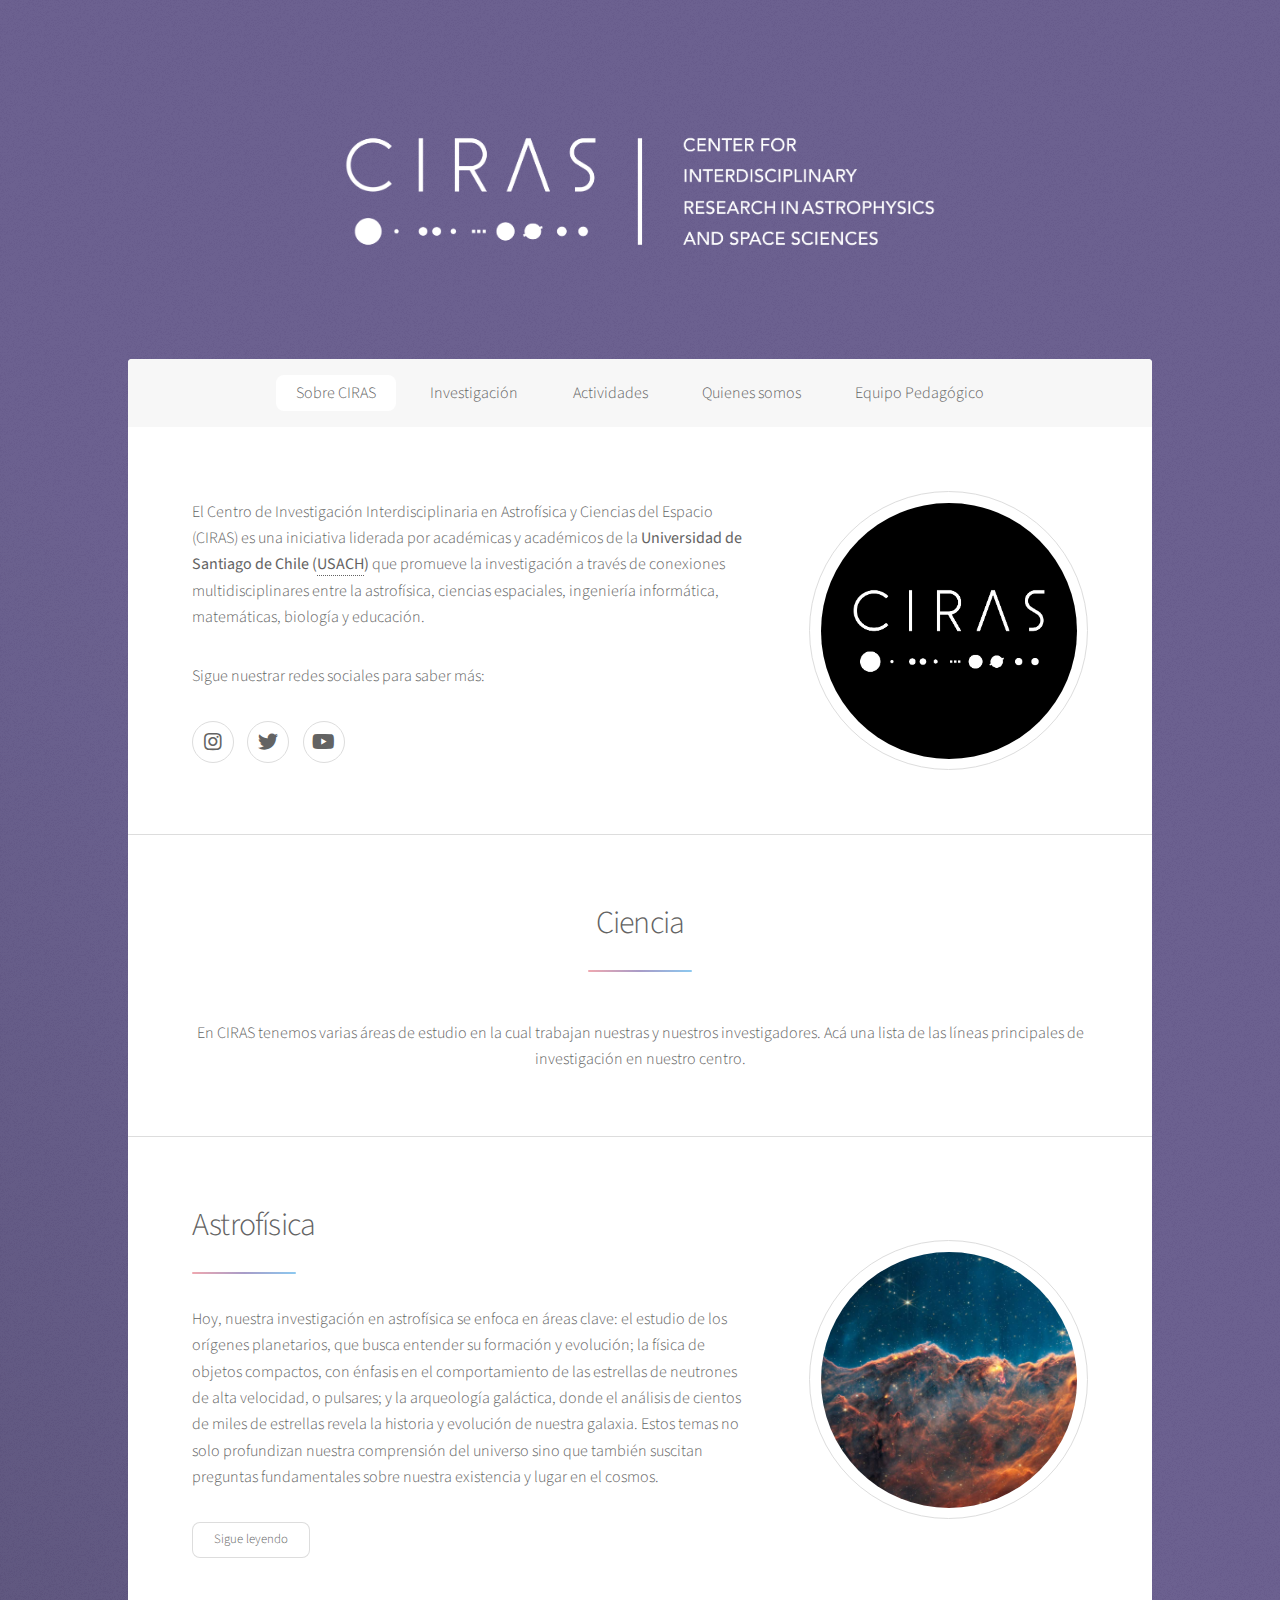
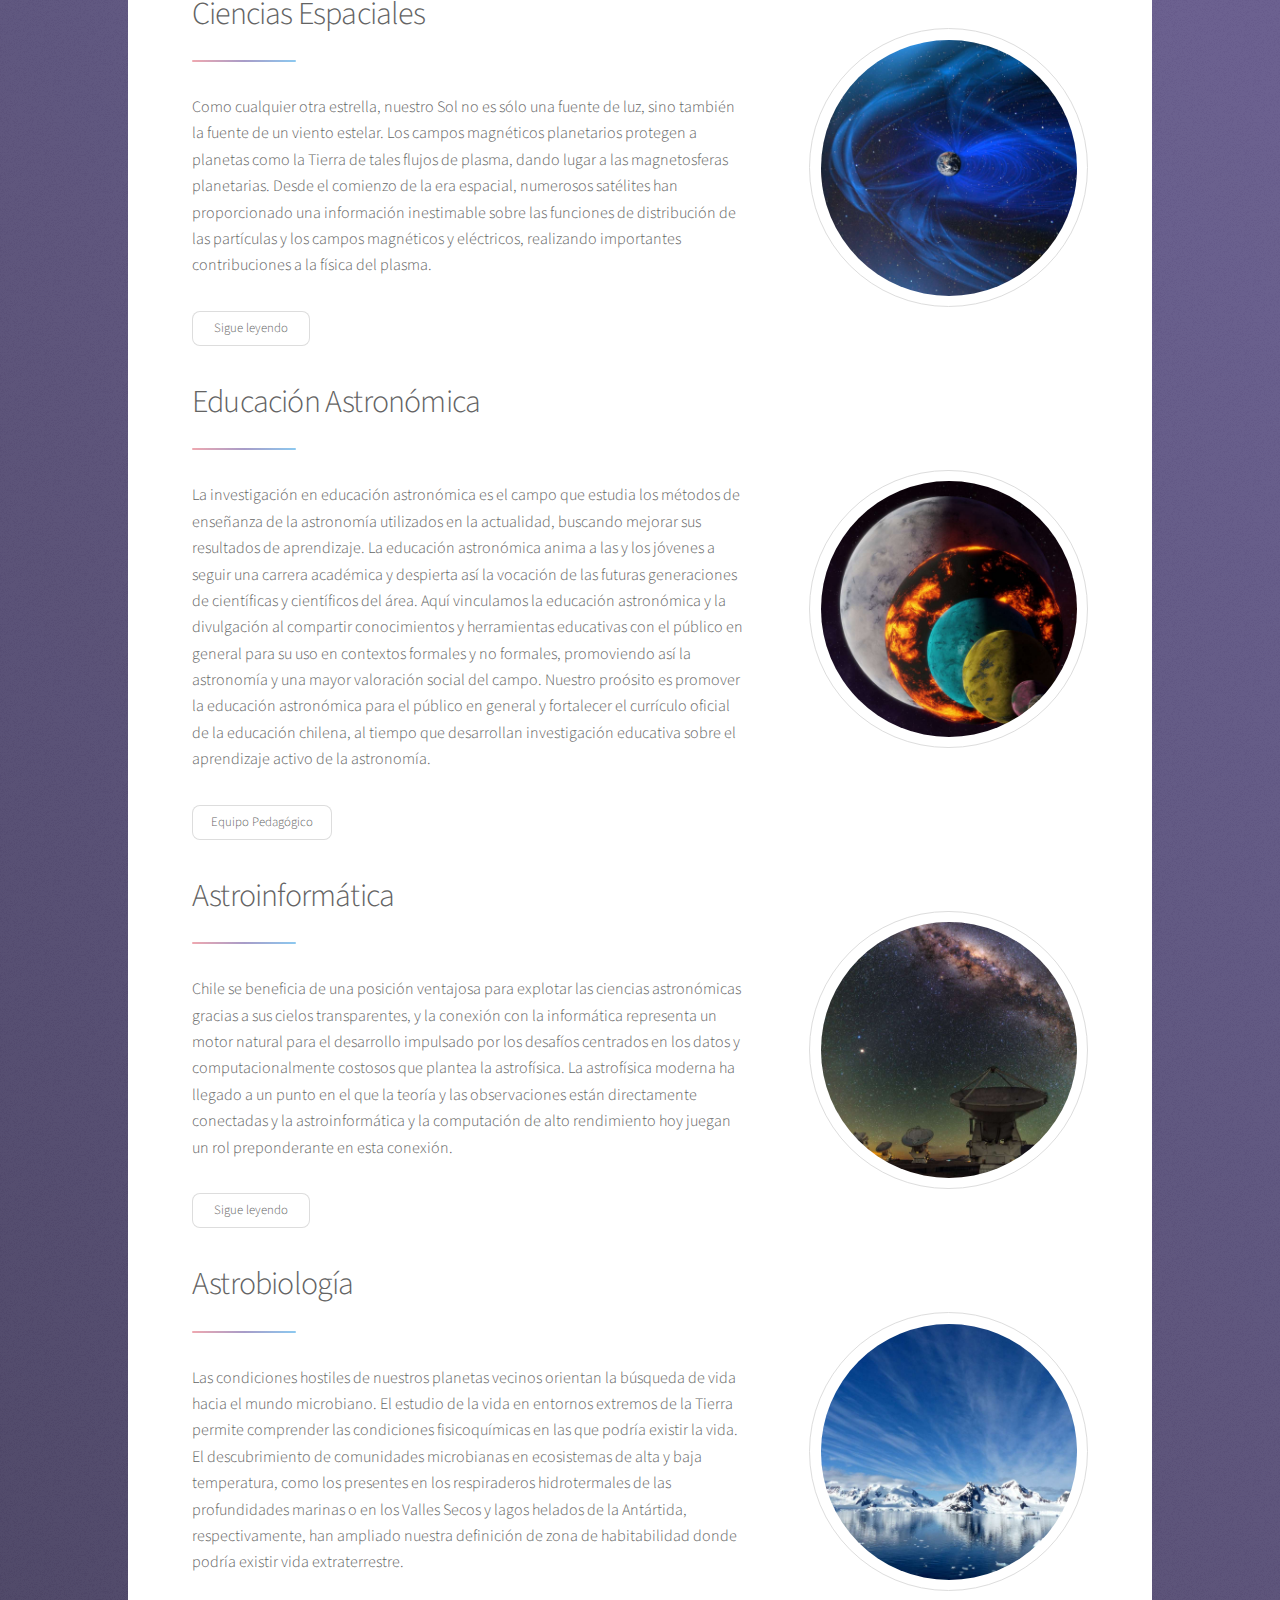
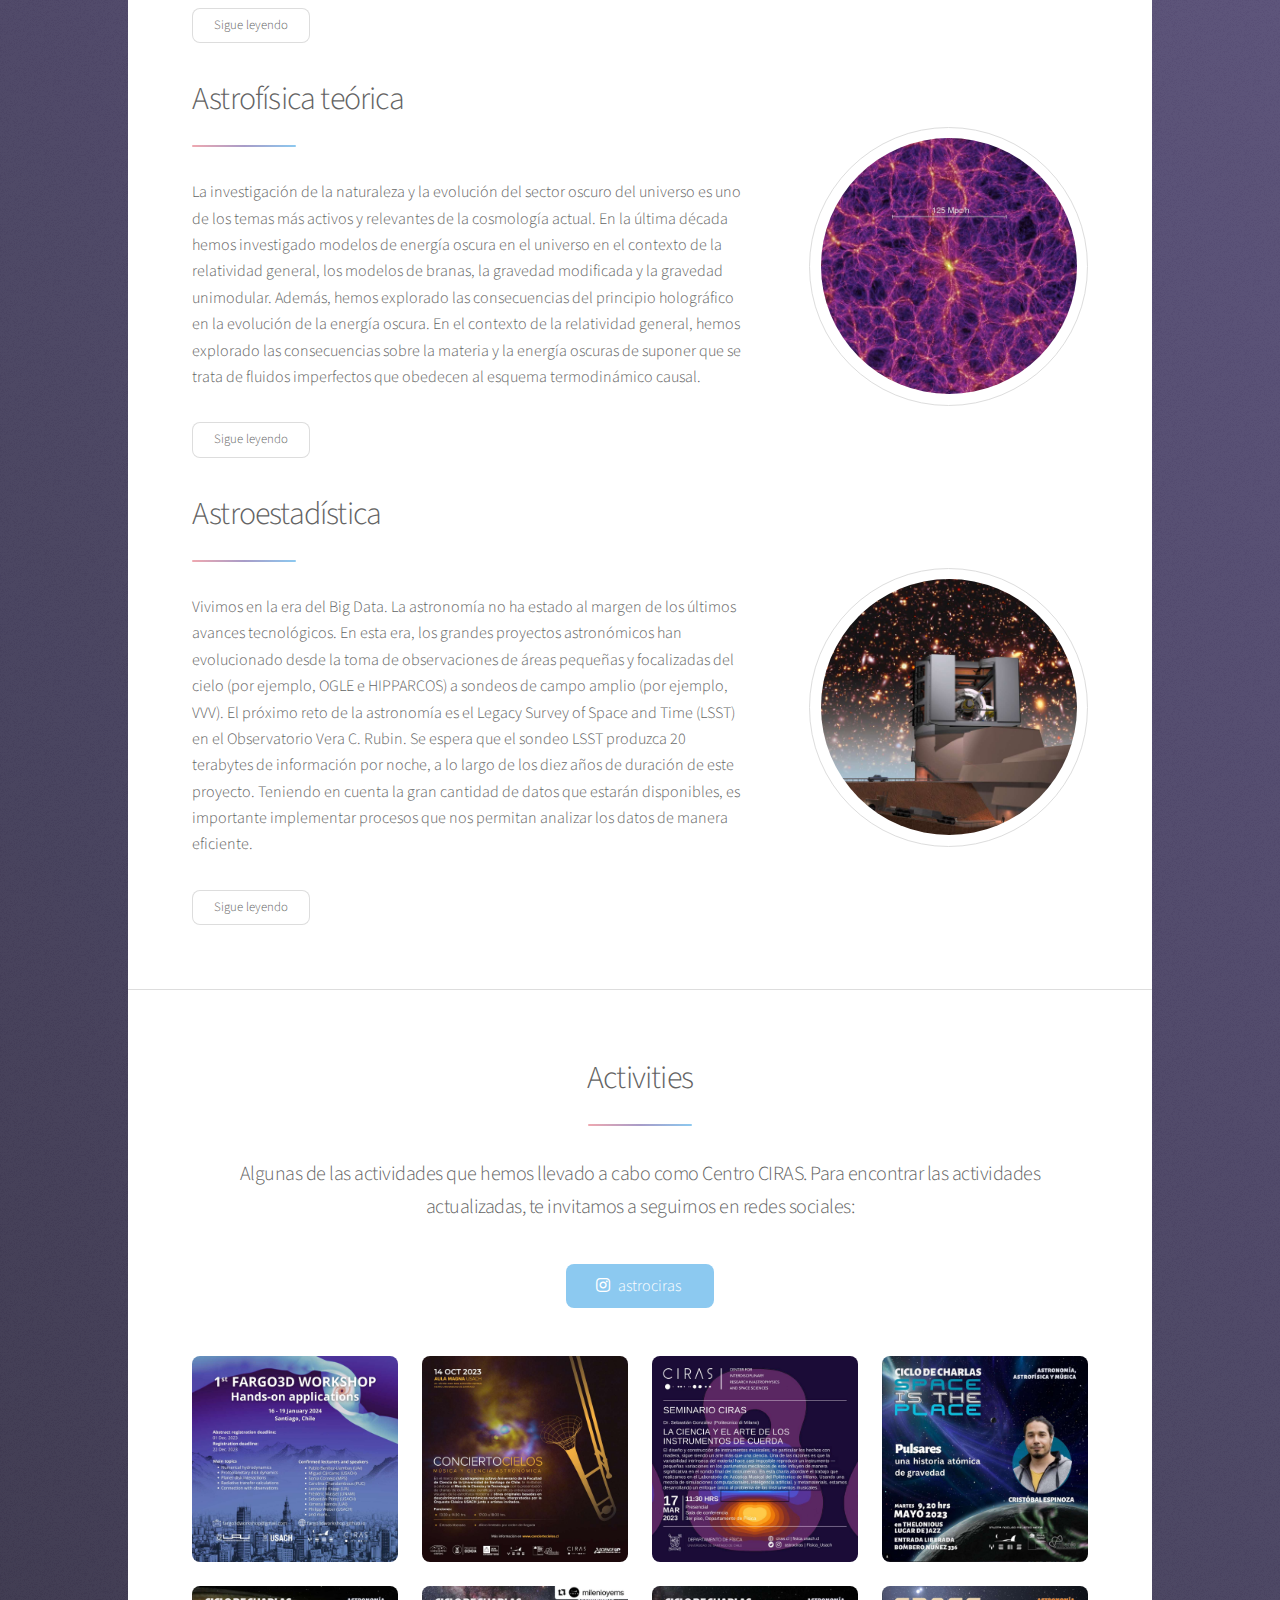
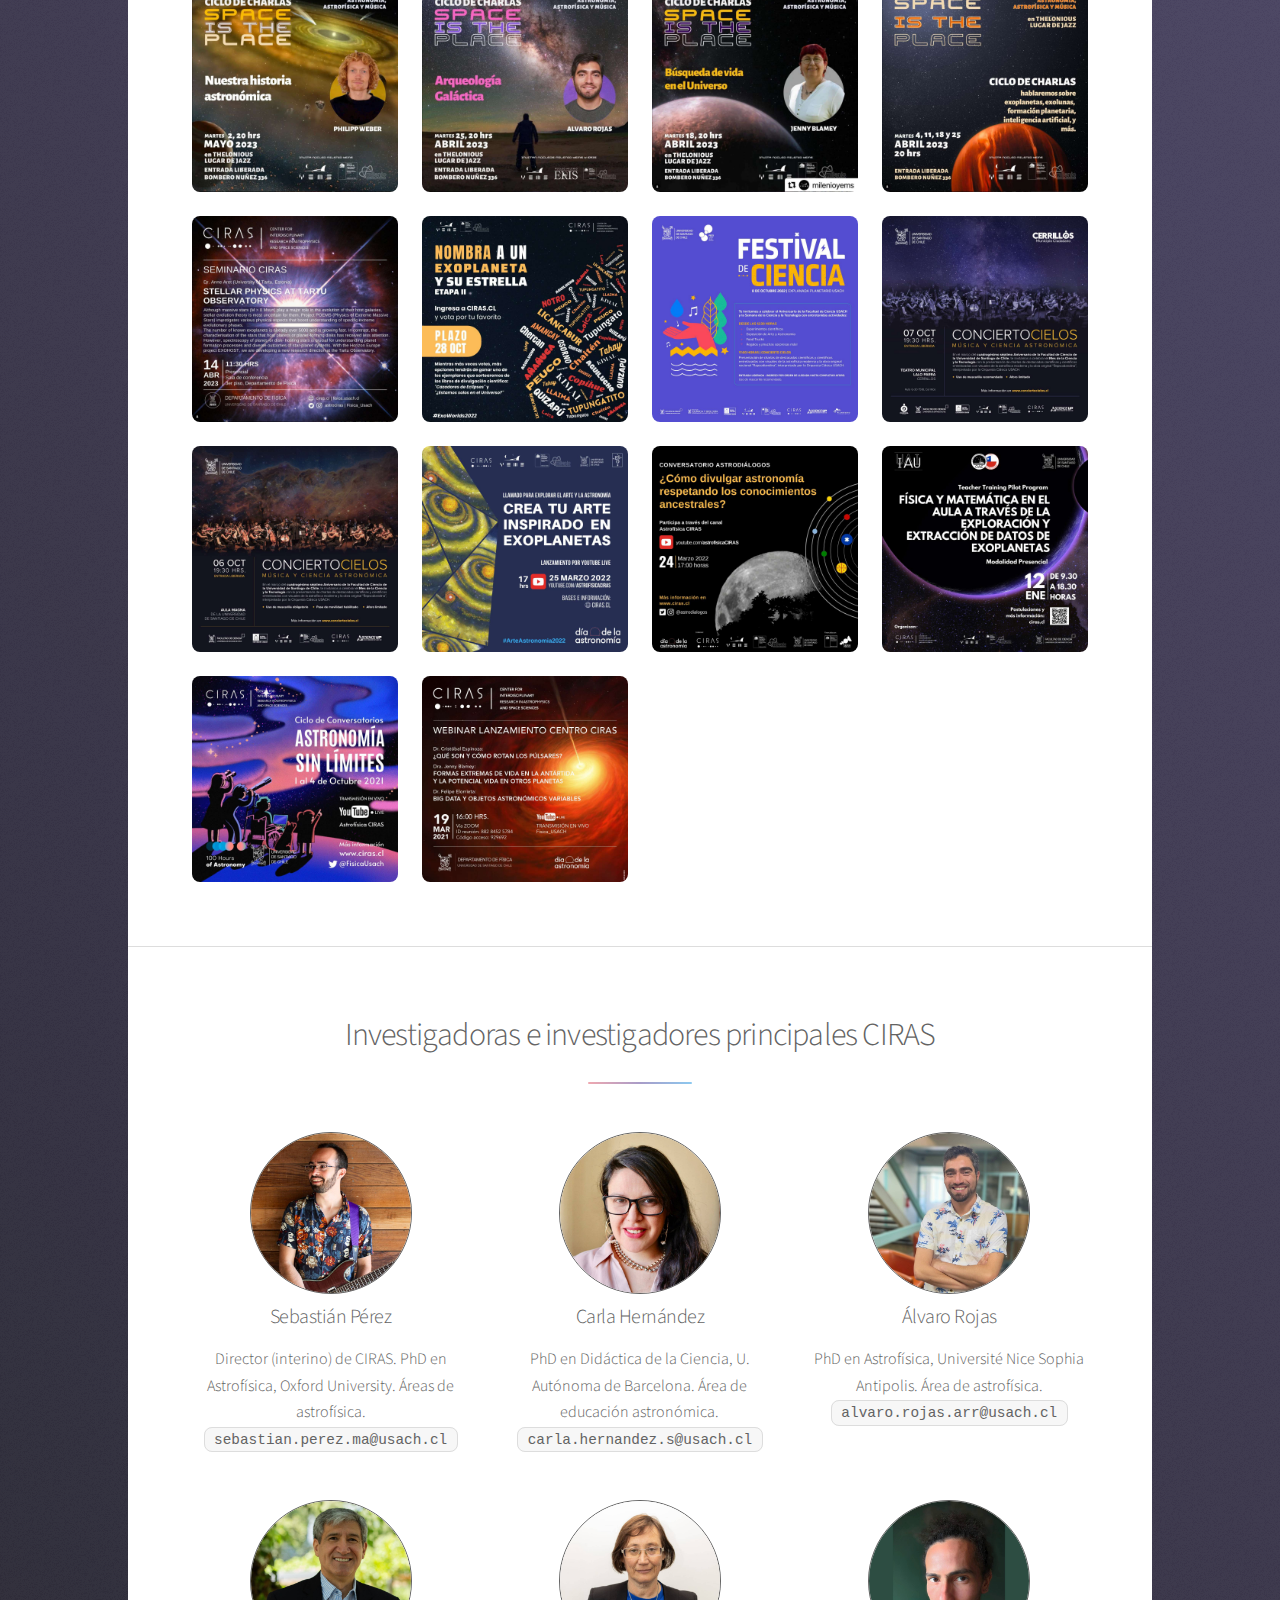
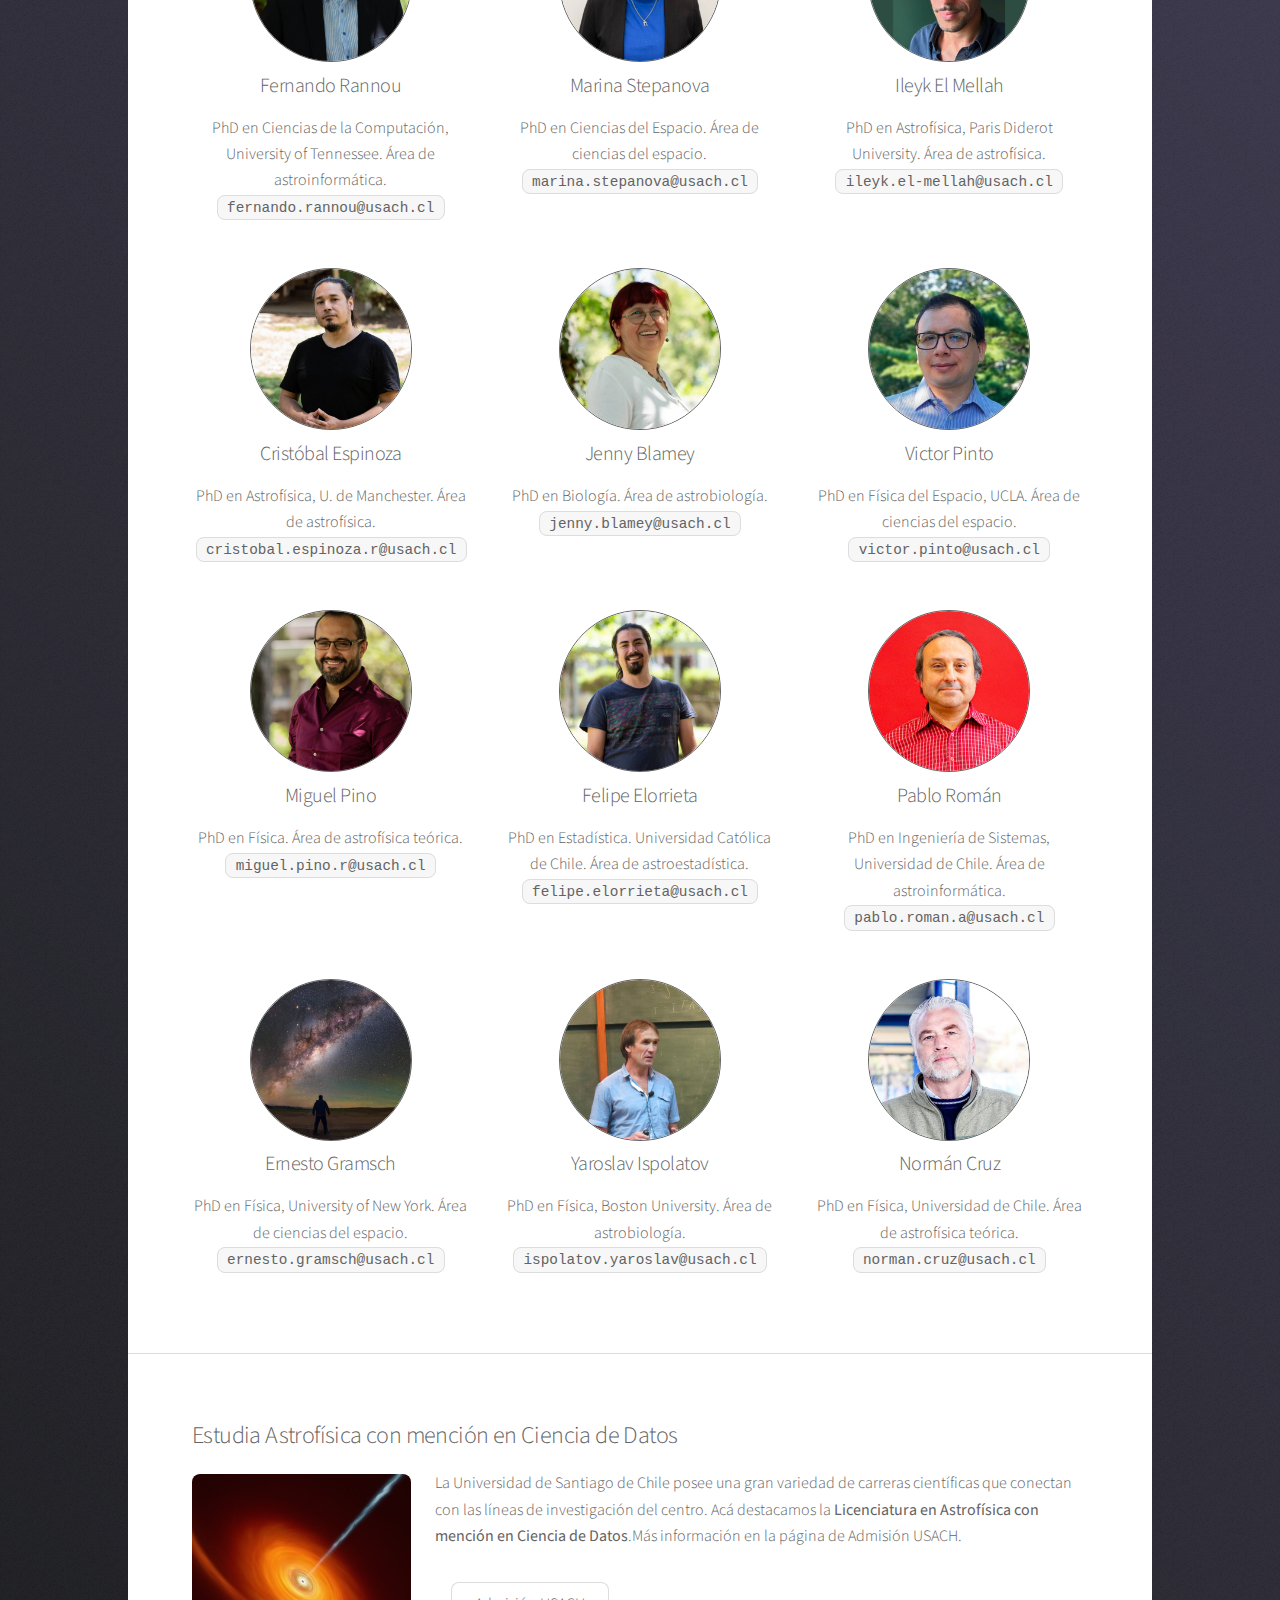
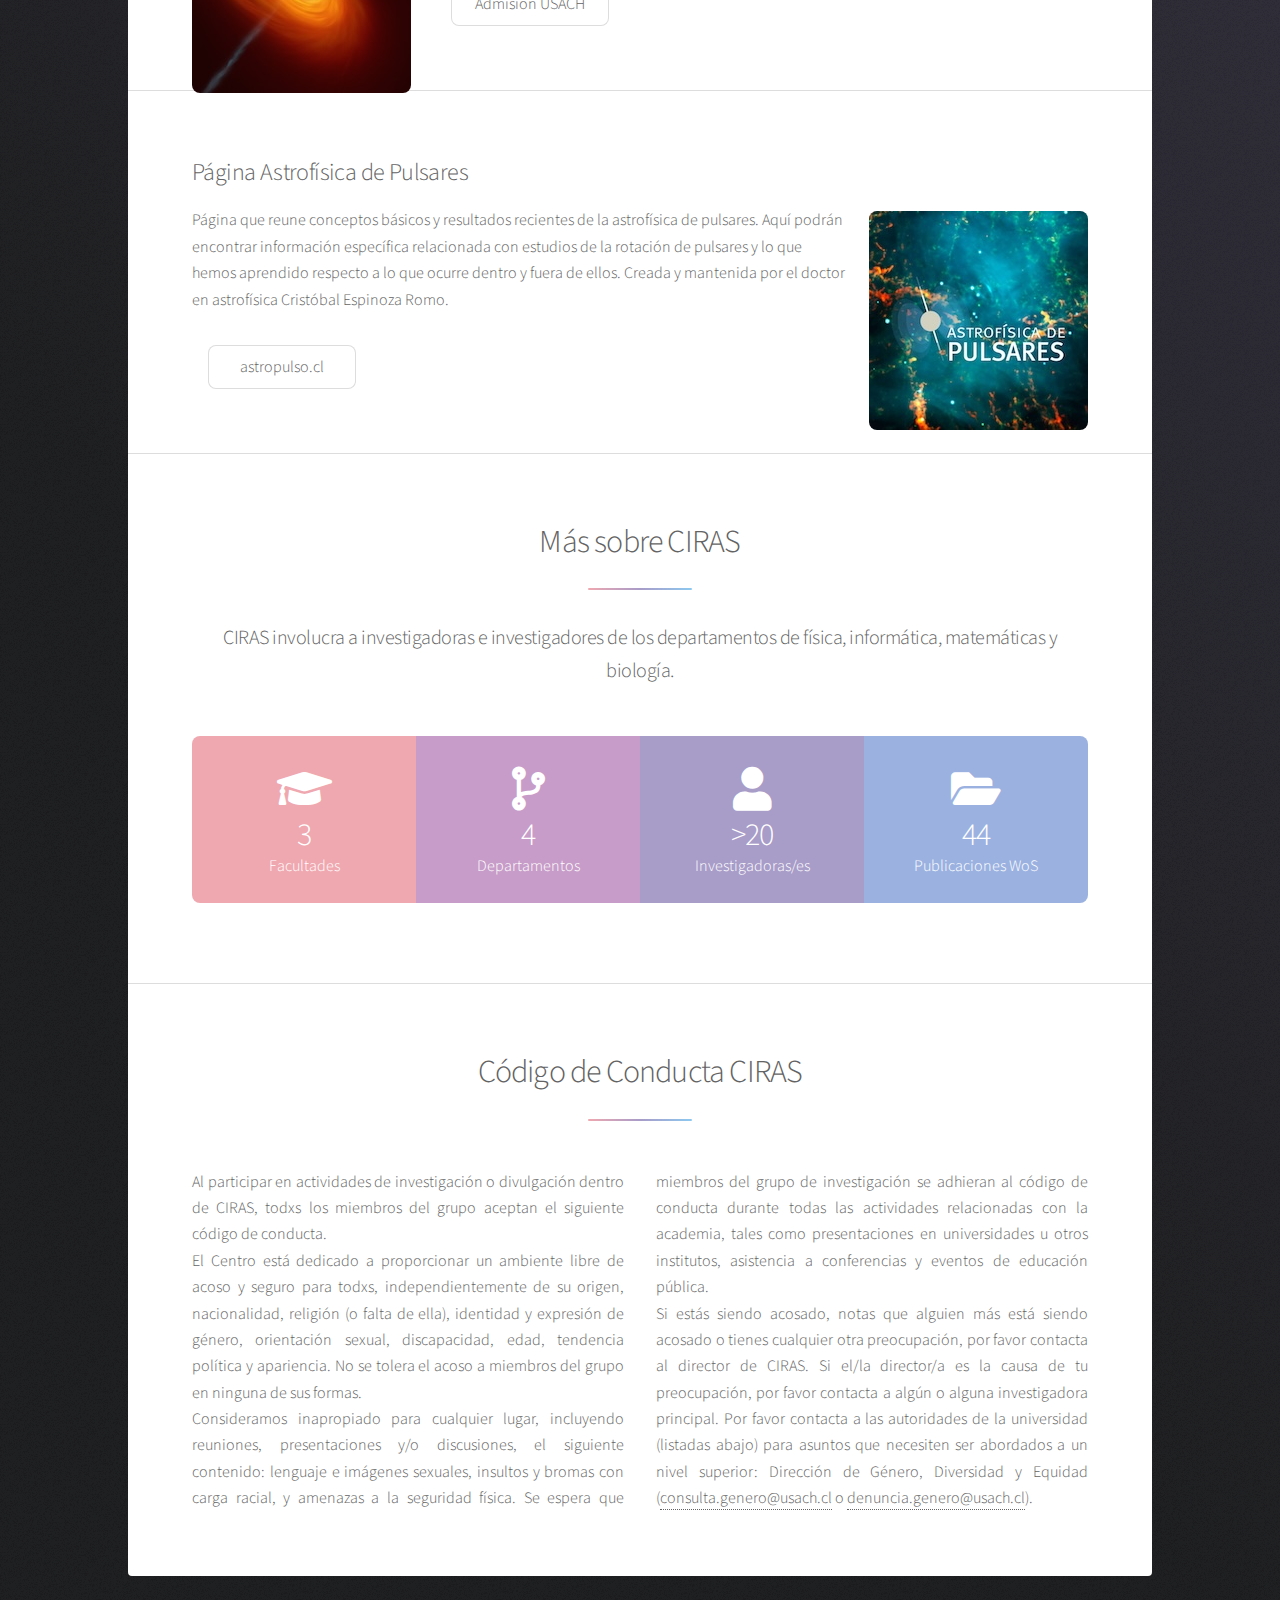
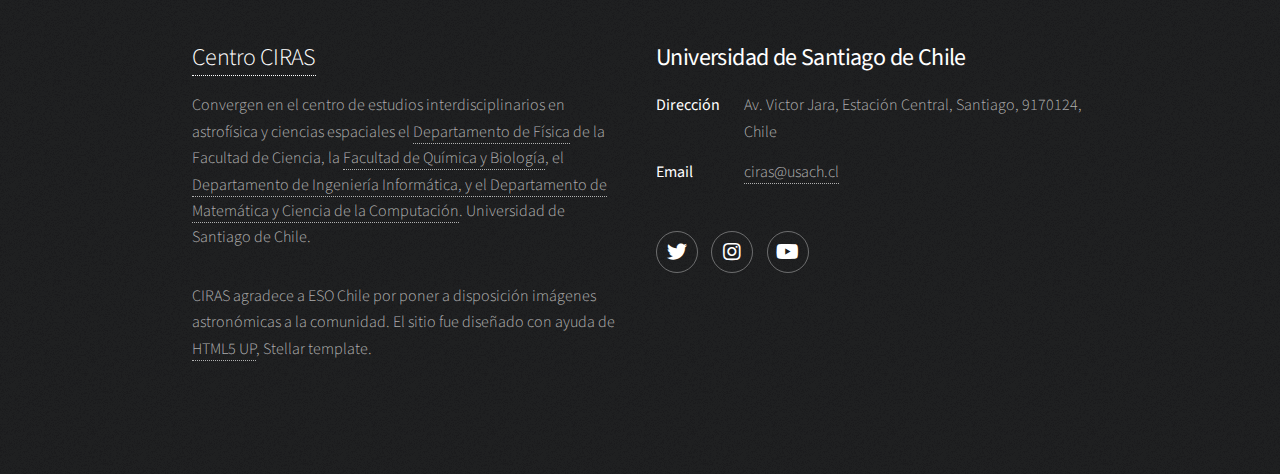
==== commit 5fba93b3: "updated emails and Carlas data" ====
--- a/index.html
+++ b/index.html
@@ -100,7 +100,7 @@
 			    </header>
 			    <p>La investigación en educación astronómica es el campo que estudia los métodos de enseñanza de la astronomía utilizados en la actualidad, buscando mejorar sus resultados de aprendizaje. La educación astronómica anima a las y los jóvenes a seguir una carrera académica y despierta así la vocación de las futuras generaciones de científicas y científicos del área. Aquí vinculamos la educación astronómica y la divulgación al compartir conocimientos y herramientas educativas con el público en general para su uso en contextos formales y no formales, promoviendo así la astronomía y una mayor valoración social del campo. Nuestro proósito es promover la educación astronómica para el público en general y fortalecer el currículo oficial de la educación chilena, al tiempo que desarrollan investigación educativa sobre el aprendizaje activo de la astronomía. </p>
 			    <ul class="actions">
-				<li><a href="#" class="button small">Sigue leyendo</a></li>
+			      <li><a href="equipo-pedagogico.html" class="button small">Equipo Pedagógico</a></li>
 			    </ul>
 			</div>
 			<span class="image"><img src="images/areas/3.jpg" alt="" /></span>
@@ -202,72 +202,72 @@
 			<li>
 			    <span class="image"><img src="images/team/2.jpg" alt="" /></span>
 			    <h3>Carla Hernández</h3>
-			    <p>PhD en Didáctica de la Ciencia, U. de Barcelona. Área de educación astronómica.</p>
+			    <p>PhD en Didáctica de la Ciencia, U. Autónoma de Barcelona. Área de educación astronómica. <code>carla.hernandez.s@usach.cl</code></p>
 			</li>
 			<li>
 			    <span class="image"><img src="images/team/3.jpg" alt="" /></span>
 			    <h3>Álvaro Rojas</h3>
-			    <p>PhD en Astrofísica, Université Nice Sophia Antipolis. Área de astrofísica.</p>
+			    <p>PhD en Astrofísica, Université Nice Sophia Antipolis. Área de astrofísica. <code>alvaro.rojas.arr@usach.cl</code></p>
 			</li>
 			<li>
 			    <span class="image"><img src="images/team/4.jpg" alt="" /></span>
 			    <h3>Fernando Rannou</h3>
-			    <p>PhD en Ciencias de la Computación, University of Tennessee. Área de astroinformática.</p>
+			    <p>PhD en Ciencias de la Computación, University of Tennessee. Área de astroinformática. <code>fernando.rannou@usach.cl</code></p>
 			</li>
 			<li>
 			    <span class="image"><img src="images/team/5.jpg" alt="" /></span>
 			    <h3>Marina Stepanova</h3>
-			    <p>PhD en Ciencias del Espacio. Área de ciencias del espacio.</p>
+			    <p>PhD en Ciencias del Espacio. Área de ciencias del espacio. <code>marina.stepanova@usach.cl</code></p>
 			</li>
 			<li>
 			    <span class="image"><img src="images/team/6.jpg" alt="" /></span>
 			    <h3>Ileyk El Mellah</h3>
-			    <p>PhD en Astrofísica, Paris Diderot University. Área de astrofísica.</p>
+			    <p>PhD en Astrofísica, Paris Diderot University. Área de astrofísica. <code>ileyk.el-mellah@usach.cl</code></p>
 			</li>
 			<li>
 			    <span class="image"><img src="images/team/7.jpg" alt="" /></span>
 			    <h3>Cristóbal Espinoza</h3>
-			    <p>PhD en Astrofísica, U. de Manchester. Área de astrofísica.</p>
+			    <p>PhD en Astrofísica, U. de Manchester. Área de astrofísica.  <code>cristobal.espinoza.r@usach.cl</code></p>
 			</li>
 			<li>
 			    <span class="image"><img src="images/team/8.jpg" alt="" /></span>
 			    <h3>Jenny Blamey</h3>
-			    <p>PhD en Biología. Área de astrobiología.</p>
+			    <p>PhD en Biología. Área de astrobiología. <code>jenny.blamey@usach.cl</code></p>
 			</li>
 			<li>
 			    <span class="image"><img src="images/team/9.jpg" alt="" /></span>
 			    <h3>Victor Pinto</h3>
-			    <p>PhD en Física del Espacio, UCLA. Área de ciencias del espacio.</p>
+			    <p>PhD en Física del Espacio, UCLA. Área de ciencias del espacio. <code>victor.pinto@usach.cl</code></p>
 			</li>
 			<li>
 			    <span class="image"><img src="images/team/10.jpg" alt="" /></span>
 			    <h3>Miguel Pino</h3>
-			    <p>PhD en Física. Área de astrofísica teórica.</p>
+			    <p>PhD en Física. Área de astrofísica teórica. <code>miguel.pino.r@usach.cl</code></p>
 			</li>
 			<li>
 			    <span class="image"><img src="images/team/11.jpg" alt="" /></span>
 			    <h3>Felipe Elorrieta</h3>
-			    <p>PhD en Estadística. Universidad Católica de Chile. Área de astroestadística.</p>
+			    <p>PhD en Estadística. Universidad Católica de Chile. Área de astroestadística. <code>felipe.elorrieta@usach.cl</code></p>
 			</li>
 			<li>
 			    <span class="image"><img src="images/team/12.jpg" alt="" /></span>
 			    <h3>Pablo Román</h3>
-			    <p>PhD en Ingeniería de Sistemas, Universidad de Chile. Área de astroinformática.</p>
+			    <p>PhD en Ingeniería de Sistemas, Universidad de Chile. Área de astroinformática. <code>pablo.roman.a@usach.cl</code></p>
 			</li>
 			<li>
 			    <span class="image"><img src="images/team/13.jpg" alt="" /></span>
 			    <h3>Ernesto Gramsch</h3>
-			    <p>PhD en Física, University of New York. Área de ciencias del espacio. </p>
+			    <p>PhD en Física, University of New York. Área de ciencias del espacio. <code>ernesto.gramsch@usach.cl</code></p>
 			</li>
 			<li>
 			    <span class="image"><img src="images/team/14.jpg" alt="" /></span>
 			    <h3>Yaroslav Ispolatov</h3>
-			    <p>PhD en Física, Boston University. Área de astrobiología.</p>
+			    <p>PhD en Física, Boston University. Área de astrobiología. <code>ispolatov.yaroslav@usach.cl</code></p>
 			</li>
 			<li>
 			    <span class="image"><img src="images/team/15.jpg" alt="" /></span>
 			    <h3>Normán Cruz</h3>
-			    <p>PhD en Física, Universidad de Chile. Área de astrofísica teórica.</p>
+			    <p>PhD en Física, Universidad de Chile. Área de astrofísica teórica. <code>norman.cruz@usach.cl</code></p>
 			</li>
 		    </ul>
 		    <!-- <footer class="major">
@@ -298,7 +298,6 @@
 
 
 
-		<!-- Second Section -->
 		<section id="second" class="main special">
 		    <header class="major">
 			<h2>Más sobre CIRAS</h2>
@@ -326,22 +325,22 @@
 			<!--   <strong>>10</strong> Nullam -->
 			<!-- </li> -->
 		    </ul>
-		    <h3>Código de Conducta CIRAS</h3>
-		    <p class="content">
-			Al participar en actividades de investigación o divulgación dentro de CIRAS, todxs los miembros del grupo aceptan el siguiente código de conducta.
-			
-			El Centro está dedicado a proporcionar un ambiente libre de acoso y seguro para todxs, independientemente de su origen, nacionalidad, religión (o falta de ella), identidad y expresión de género, orientación sexual, discapacidad, edad, tendencia política y apariencia. No se tolera el acoso a miembros del grupo en ninguna de sus formas.
-
-			Consideramos inapropiado para cualquier lugar, incluyendo reuniones, presentaciones y/o discusiones, el siguiente contenido: lenguaje e imágenes sexuales, insultos y bromas con carga racial, y amenazas a la seguridad física. Se espera que miembros del grupo de investigación se adhieran al código de conducta durante todas las actividades relacionadas con la academia, tales como presentaciones en universidades u otros institutos, asistencia a conferencias y eventos de educación pública.
-
-			Si estás siendo acosado, notas que alguien más está siendo acosado o tienes cualquier otra preocupación, por favor contacta al director de CIRAS. Si el/la director/a es la causa de tu preocupación, por favor contacta a algún o alguna investigadora principal. Por favor contacta a las autoridades de la universidad (listadas abajo) para asuntos que necesiten ser abordados a un nivel superior:
-			Dirección de Género, Diversidad y Equidad (<a href="mailto:consulta.genero@usach.cl">consulta.genero@usach.cl</a> o <a href="mailto:denuncia.genero@usach.cl">denuncia.genero@usach.cl</a>).			
-		    </p>
-		    <!-- <footer class="major">
-			 <ul class="actions special">
-			 <li><a href="generic.html" class="button">Learn More</a></li>
-			 </ul>
-			 </footer> -->
+		</section>
+
+		
+		<section id="second" class="main special">
+		  <header class="major">
+		    <h2>Código de Conducta CIRAS</h2>
+		  </header>
+		  <p class="content">
+		    Al participar en actividades de investigación o divulgación dentro de CIRAS, todxs los miembros del grupo aceptan el siguiente código de conducta.<br />
+		    
+		    El Centro está dedicado a proporcionar un ambiente libre de acoso y seguro para todxs, independientemente de su origen, nacionalidad, religión (o falta de ella), identidad y expresión de género, orientación sexual, discapacidad, edad, tendencia política y apariencia. No se tolera el acoso a miembros del grupo en ninguna de sus formas. <br />
+		    
+		    Consideramos inapropiado para cualquier lugar, incluyendo reuniones, presentaciones y/o discusiones, el siguiente contenido: lenguaje e imágenes sexuales, insultos y bromas con carga racial, y amenazas a la seguridad física. Se espera que miembros del grupo de investigación se adhieran al código de conducta durante todas las actividades relacionadas con la academia, tales como presentaciones en universidades u otros institutos, asistencia a conferencias y eventos de educación pública.<br />
+		    
+		    Si estás siendo acosado, notas que alguien más está siendo acosado o tienes cualquier otra preocupación, por favor contacta al director de CIRAS. Si el/la director/a es la causa de tu preocupación, por favor contacta a algún o alguna investigadora principal. Por favor contacta a las autoridades de la universidad (listadas abajo) para asuntos que necesiten ser abordados a un nivel superior: Dirección de Género, Diversidad y Equidad (<a href="mailto:consulta.genero@usach.cl">consulta.genero@usach.cl</a> o <a href="mailto:denuncia.genero@usach.cl">denuncia.genero@usach.cl</a>).			
+		  </p>
 		</section>
 
 	    </div>
